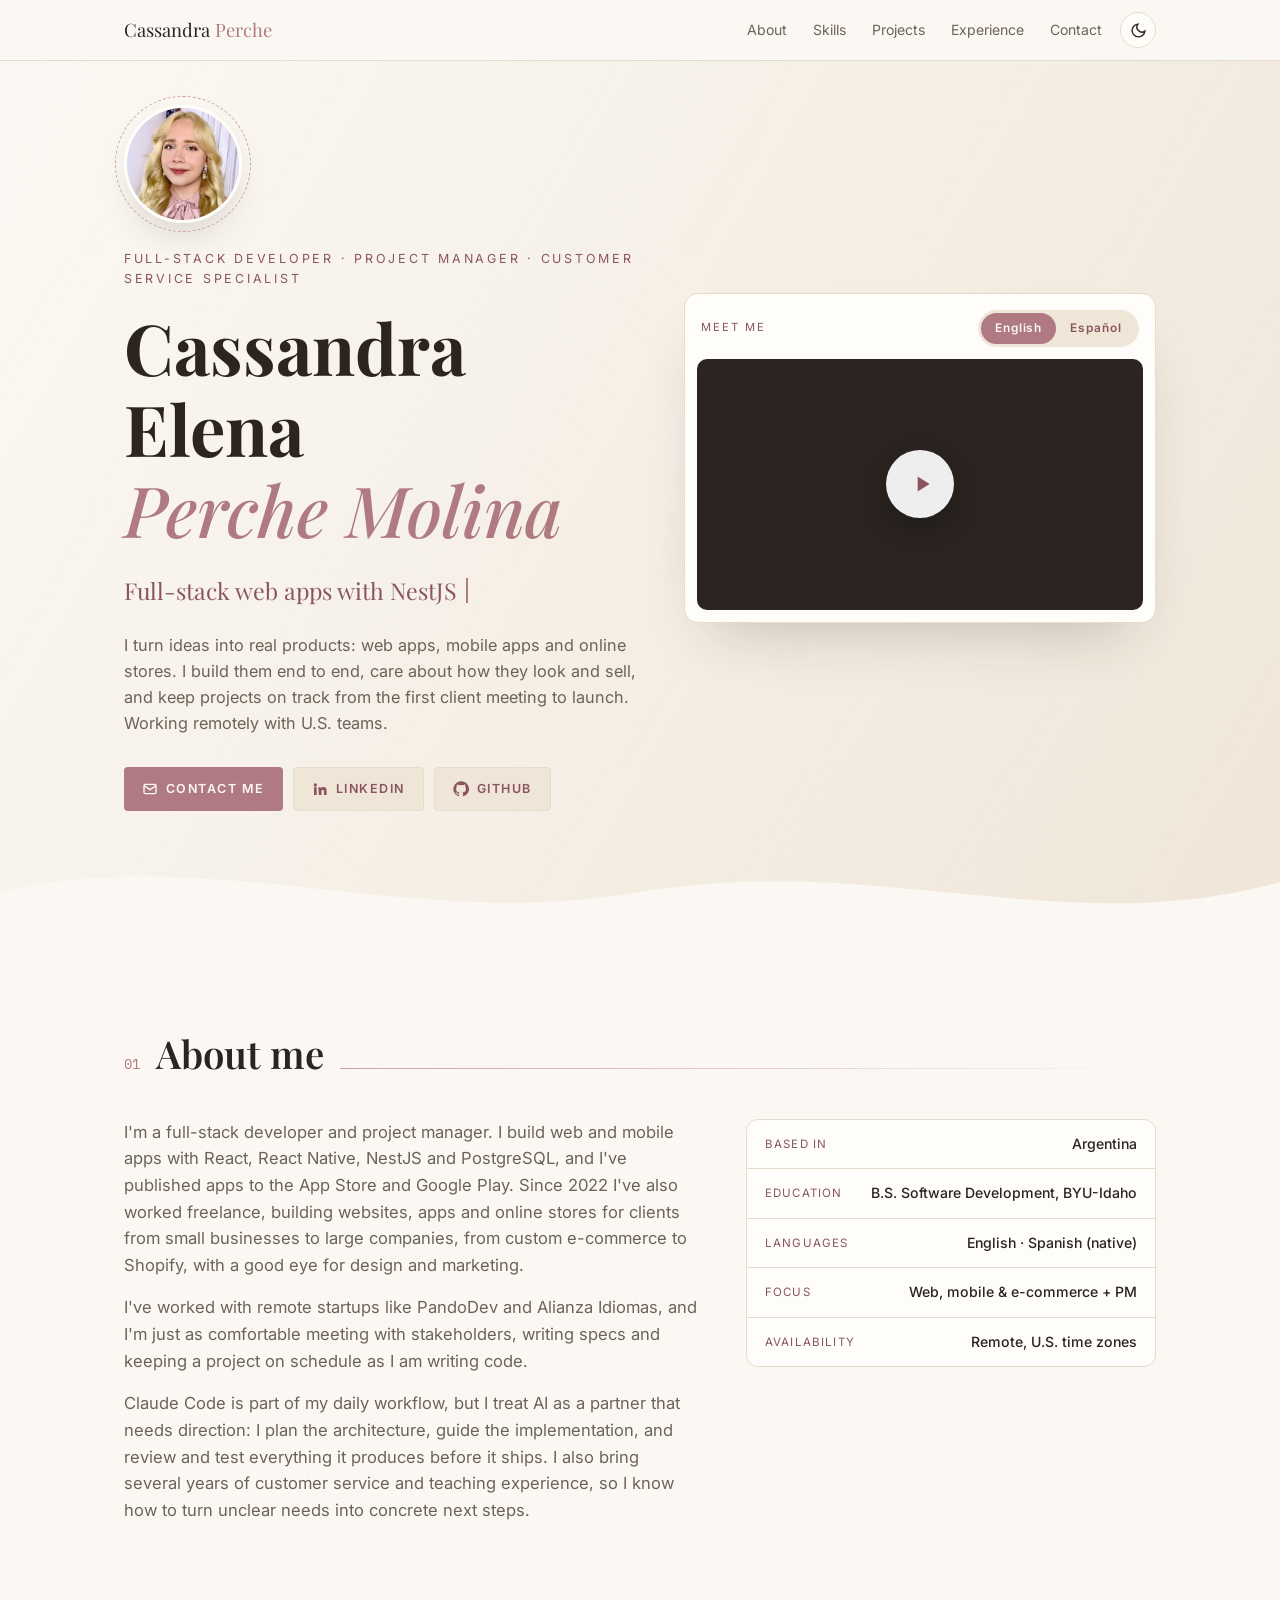
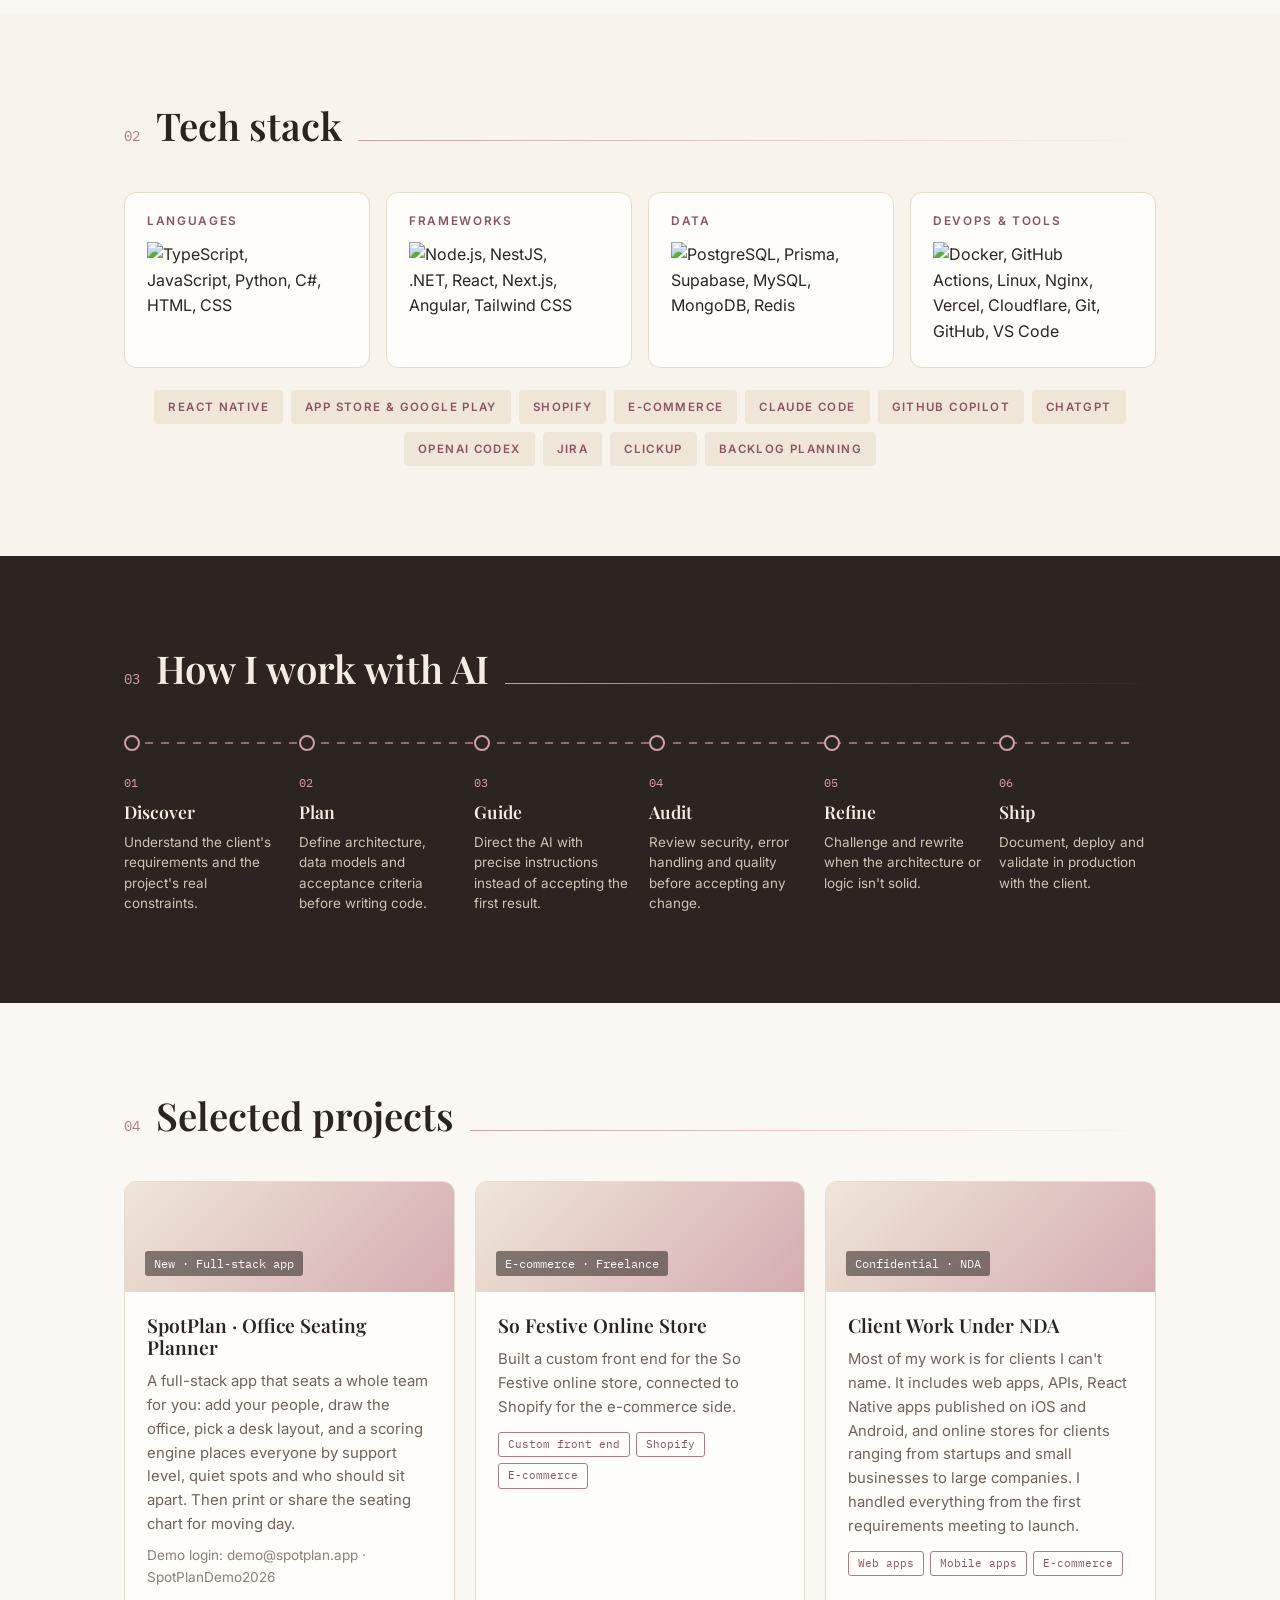
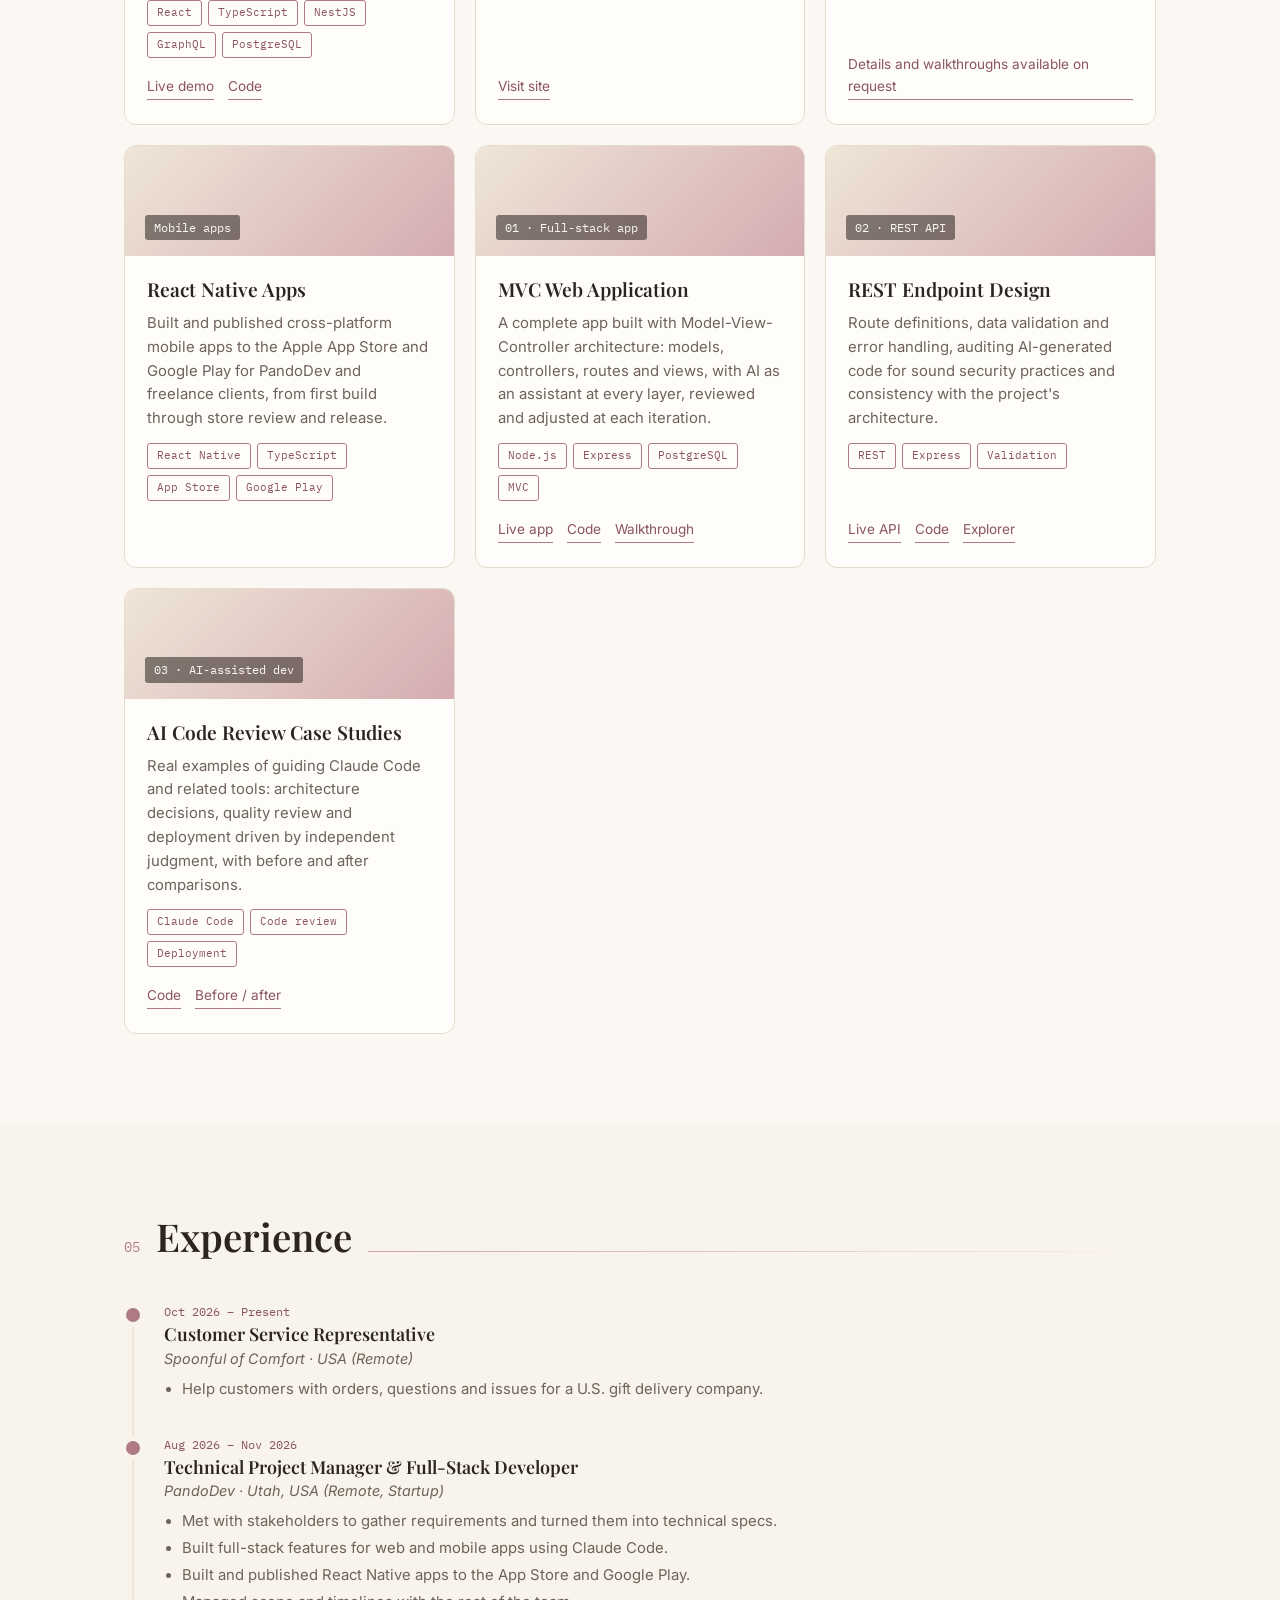
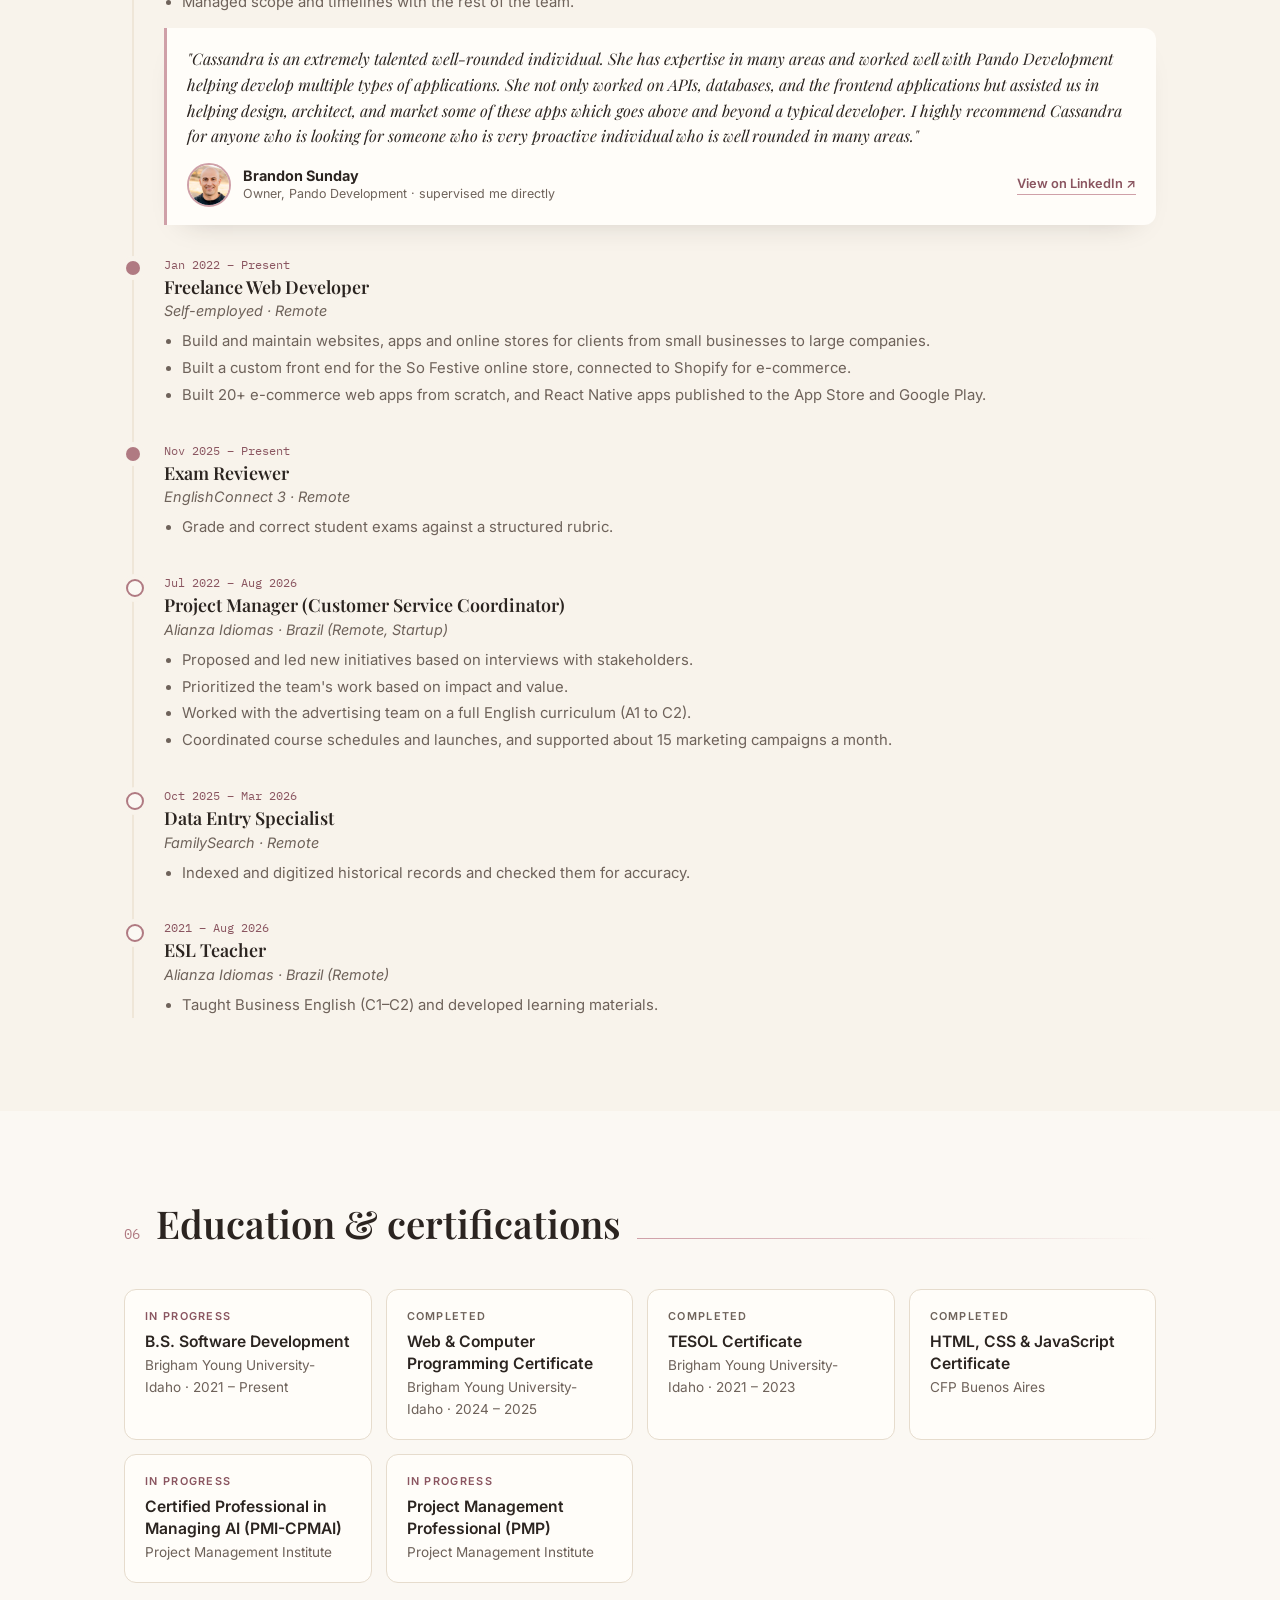
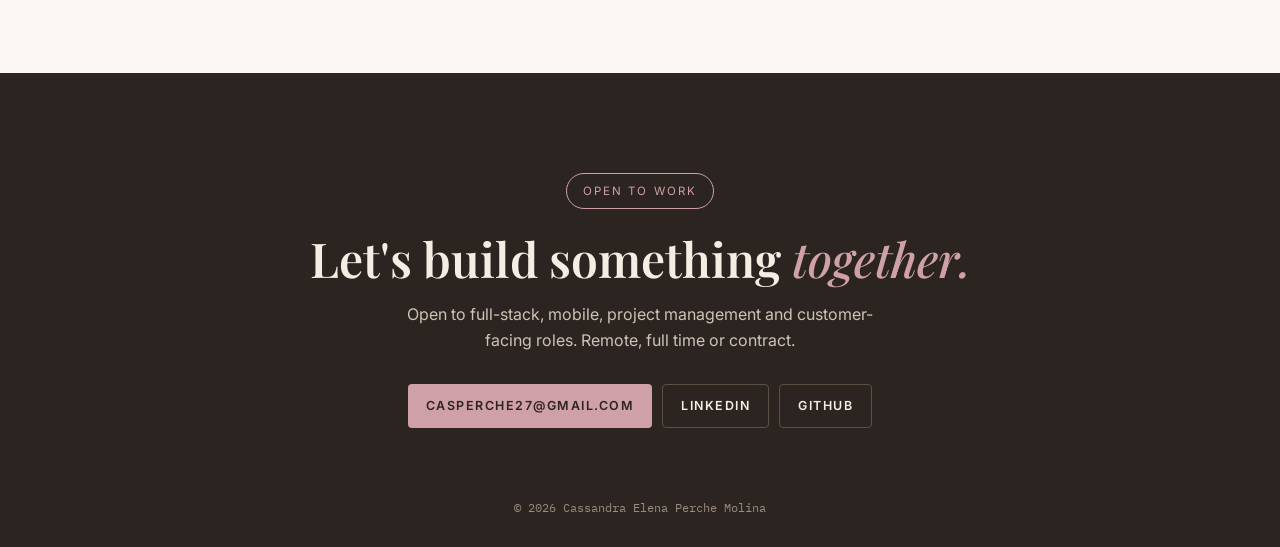
==== index.html @ 510679dc "Add files via upload" ====
<!DOCTYPE html>
<html lang="en">
<head>
<meta charset="UTF-8">
<meta name="viewport" content="width=device-width, initial-scale=1.0">
<title>Cassandra Perche | Full-Stack Developer & Project Manager</title>
<meta name="description" content="Cassandra Elena Perche Molina — full-stack developer and technical project manager. Web and mobile apps, e-commerce and AI-assisted development.">
<link rel="preconnect" href="https://fonts.googleapis.com">
<link rel="preconnect" href="https://fonts.gstatic.com" crossorigin>
<link href="https://fonts.googleapis.com/css2?family=Playfair+Display:ital,wght@0,500;0,600;0,700;1,500&family=Inter:wght@400;500;600&family=IBM+Plex+Mono:wght@400;500&display=swap" rel="stylesheet">
<script>
  (function(){ var t=null; try{ t=localStorage.getItem('theme'); }catch(e){}
    if(!t){ t = window.matchMedia && window.matchMedia('(prefers-color-scheme: dark)').matches ? 'dark' : 'light'; }
    document.documentElement.setAttribute('data-theme', t); })();
</script>
<style>
  :root{
    --ink:#2B2420;
    --muted:#6E625A;
    --mauve:#B07A82;        /* dusty rose accent */
    --mauve-deep:#8A5560;
    --gold:#CFA0A8;
    --blush:#EFE6D8;
    --blush-soft:#F8F3EB;
    --line:#E6DCCD;
    --wine:#2B2420;         /* espresso sections */
    --paper:#FBF8F3;
    --card:#FFFDF9;
    --on-wine:#F3EDE3;
    --on-wine-muted:#CFC3B5;
    --shadow:rgba(43,36,32,.28);
  }
  :root[data-theme="dark"]{
    --ink:#F3EDE3;
    --muted:#C3B6A8;
    --mauve:#D4A2AA;
    --mauve-deep:#E9C3C9;
    --gold:#D4A2AA;
    --blush:#2E2622;
    --blush-soft:#1B1714;
    --line:#352C26;
    --wine:#100D0B;
    --paper:#141110;
    --card:#1E1916;
    --on-wine:#F3EDE3;
    --on-wine-muted:#BFB2A4;
    --shadow:rgba(0,0,0,.55);
  }
  *{box-sizing:border-box; margin:0; padding:0;}
  html{scroll-behavior:smooth;}
  body{background:var(--paper); color:var(--ink); font-family:'Inter',sans-serif; line-height:1.6; overflow-x:hidden;}
  h1,h2,h3{font-family:'Playfair Display',serif; font-weight:600; line-height:1.15;}
  a{color:inherit;}
  .wrap{max-width:1080px; margin:0 auto; padding:0 24px;}
  .mono{font-family:'IBM Plex Mono',monospace;}

  /* Nav */
  nav{position:sticky; top:0; z-index:10; backdrop-filter:blur(10px); -webkit-backdrop-filter:blur(10px);
      background:color-mix(in srgb, var(--paper) 82%, transparent); border-bottom:1px solid var(--line);}
  nav .wrap{display:flex; justify-content:space-between; align-items:center; height:60px;}
  nav .logo{font-family:'Playfair Display',serif; font-size:1.15rem; text-decoration:none; color:var(--ink);}
  nav .logo span{color:var(--mauve);}
  nav ul{display:flex; gap:26px; list-style:none; font-size:0.88rem;}
  nav ul a{text-decoration:none; color:var(--muted); transition:color .2s;}
  nav ul a:hover{color:var(--mauve-deep);}

  /* Hero */
  .hero{position:relative; background:linear-gradient(120deg, var(--paper) 0%, var(--blush) 100%); padding:44px 0 130px;}
  .hero .wrap{display:grid; grid-template-columns:1.5fr 1fr; gap:40px; align-items:center;}
  .eyebrow{font-size:0.78rem; letter-spacing:0.22em; text-transform:uppercase; color:var(--mauve-deep); margin-bottom:18px;}
  .hero h1{font-size:clamp(2.6rem,6vw,4.4rem); font-weight:700; color:var(--ink);}
  .hero h1 em{font-style:italic; font-weight:500; color:var(--mauve);}
  .typing{font-family:'Playfair Display',serif; font-size:clamp(1.1rem,2.2vw,1.45rem); color:var(--mauve-deep); margin-top:22px; min-height:2em;}
  .typing .cursor{display:inline-block; width:2px; height:1.1em; background:var(--mauve); vertical-align:-0.15em; margin-left:3px; animation:blink 1s steps(1) infinite;}
  @keyframes blink{50%{opacity:0;}}
  .hero p.lead{color:var(--muted); max-width:52ch; margin-top:14px; font-size:1.02rem;}
  .btns{display:flex; flex-wrap:wrap; gap:10px; margin-top:30px;}
  .btn{display:inline-flex; align-items:center; gap:8px; text-decoration:none; font-size:0.78rem; font-weight:600;
       letter-spacing:0.12em; text-transform:uppercase; padding:11px 18px; border-radius:4px; transition:transform .2s, background .2s;}
  .btn svg{width:16px; height:16px;}
  .btn-main{background:var(--mauve); color:#FBF8F3;}
  .btn-main:hover{background:var(--mauve-deep); transform:translateY(-2px);}
  .btn-soft{background:var(--blush); color:var(--mauve-deep); border:1px solid var(--line);}
  [data-theme="dark"] .btn-soft{background:var(--card);} [data-theme="dark"] .btn-main{color:#1B1714;}
  .btn-soft:hover{transform:translateY(-2px);}
  .avatar{justify-self:center; width:min(280px,70vw); aspect-ratio:1; border-radius:50%; position:relative;
          background:radial-gradient(circle at 30% 30%, var(--paper), var(--blush)); border:3px solid var(--mauve);
          display:flex; align-items:center; justify-content:center; box-shadow:0 30px 60px -30px var(--shadow);}
  .avatar span{font-family:'Playfair Display',serif; font-size:clamp(4rem,9vw,6rem); color:var(--mauve); font-style:italic;}
  .avatar::after{content:""; position:absolute; inset:-18px; border-radius:50%; border:1px dashed var(--mauve); opacity:.5; animation:spin 40s linear infinite;}
  @keyframes spin{to{transform:rotate(360deg);}}
  .wave{position:absolute; left:0; right:0; bottom:-1px; width:100%; height:110px; display:block;}
  .wave path{fill:var(--paper);}

  /* Intro video */
  .hero .wrap{grid-template-columns:1.1fr 1fr;}
  .video-card{background:var(--card); border:1px solid var(--line); border-radius:14px; padding:12px;
              box-shadow:0 30px 60px -30px var(--shadow);}
  .vtabs{display:flex; justify-content:space-between; align-items:center; padding:4px 4px 12px;}
  .vtabs .label{font-size:0.7rem; letter-spacing:0.18em; text-transform:uppercase; color:var(--mauve-deep);}
  .vtabs .seg{display:flex; background:var(--blush); border-radius:30px; padding:3px;}
  .vtabs button{font:inherit; font-size:0.74rem; font-weight:600; letter-spacing:0.08em; border:0; background:transparent;
                color:var(--mauve-deep); padding:6px 14px; border-radius:30px; cursor:pointer; transition:background .2s,color .2s;}
  .vtabs button[aria-pressed="true"]{background:var(--mauve); color:#FBF8F3;}
  [data-theme="dark"] .vtabs button[aria-pressed="true"]{color:#1B1714;}
  .player{position:relative; aspect-ratio:16/9; border-radius:10px; overflow:hidden; background:var(--wine);}
  .player img, .player iframe{position:absolute; inset:0; width:100%; height:100%; border:0; object-fit:cover;}
  .player .play{position:absolute; inset:0; display:flex; align-items:center; justify-content:center; background:transparent;
                border:0; cursor:pointer;}
  .player .play span{width:68px; height:68px; border-radius:50%; background:rgba(255,255,255,.92); display:flex; align-items:center; justify-content:center;
                     box-shadow:0 10px 30px rgba(0,0,0,.25); transition:transform .2s;}
  .player .play:hover span{transform:scale(1.07);}
  .player .play svg{width:26px; height:26px; margin-left:4px; fill:var(--mauve-deep);}

  /* Recommendation */
  .quote{margin-top:14px; padding:18px 20px; border-left:3px solid var(--gold); background:var(--card); border-radius:0 12px 12px 0;
         box-shadow:0 14px 30px -22px var(--shadow);}
  .quote blockquote{font-family:'Playfair Display',serif; font-style:italic; font-size:1rem; color:var(--ink); line-height:1.6;}
  .quote figcaption{display:flex; align-items:center; gap:12px; margin-top:14px; flex-wrap:wrap;}
  .quote figcaption img{width:44px; height:44px; border-radius:50%; object-fit:cover; border:2px solid var(--gold);}
  .quote figcaption span{display:flex; flex-direction:column; line-height:1.3; flex:1; min-width:180px;}
  .quote figcaption strong{font-size:0.9rem; color:var(--ink);}
  .quote figcaption em{font-style:normal; font-size:0.78rem; color:var(--muted);}
  .quote figcaption a{font-size:0.8rem; font-weight:600; color:var(--mauve-deep); text-decoration:none; border-bottom:1px solid var(--gold);}

  /* Photo + theme toggle */
  .photo{width:118px; height:118px; border-radius:50%; position:relative; margin-bottom:26px;}
  .photo img{width:100%; height:100%; border-radius:50%; object-fit:cover; display:block; border:3px solid var(--card); box-shadow:0 18px 40px -18px var(--shadow);}
  .photo::after{content:""; position:absolute; inset:-9px; border-radius:50%; border:1px dashed var(--gold); animation:spin 40s linear infinite;}
  .theme-toggle{display:inline-flex; align-items:center; justify-content:center; width:36px; height:36px; margin-left:18px;
                border-radius:50%; border:1px solid var(--line); background:var(--card); color:var(--ink); cursor:pointer; transition:border-color .2s;}
  .theme-toggle:hover{border-color:var(--gold);}
  .theme-toggle svg{width:17px; height:17px;}
  .theme-toggle .sun{display:none;}
  [data-theme="dark"] .theme-toggle .sun{display:block;}
  [data-theme="dark"] .theme-toggle .moon{display:none;}
  nav .right{display:flex; align-items:center;}

  .lang-toggle{height:36px; min-width:44px; padding:0 12px; margin-left:18px; border-radius:18px; border:1px solid var(--line); background:var(--card); color:var(--mauve-deep);
               font:600 0.75rem/1 'Inter',sans-serif; letter-spacing:0.08em; cursor:pointer; transition:border-color .2s;}
  .lang-toggle:hover{border-color:var(--gold);}
  .lang-toggle + .theme-toggle{margin-left:8px;}
  /* Sections */
  section{padding:90px 0;}
  .head{display:flex; align-items:baseline; gap:16px; margin-bottom:44px;}
  .head .num{font-family:'IBM Plex Mono',monospace; color:var(--mauve); font-size:0.9rem;}
  .head h2{font-size:clamp(1.7rem,3.2vw,2.4rem);}
  .head .rule{flex:1; height:1px; background:linear-gradient(90deg, var(--gold), transparent);}
  .alt{background:var(--blush-soft);}

  /* About */
  .about{display:grid; grid-template-columns:1.4fr 1fr; gap:48px; align-items:start;}
  .about p{color:var(--muted); font-size:1.04rem; max-width:62ch;}
  .about p + p{margin-top:16px;}
  .card{background:var(--card); border:1px solid var(--line); border-radius:12px;}
  .facts .row{display:flex; justify-content:space-between; gap:16px; padding:13px 18px; border-bottom:1px solid var(--line); font-size:0.88rem;}
  .facts .row:last-child{border-bottom:none;}
  .facts .row span:first-child{color:var(--mauve-deep); font-size:0.72rem; letter-spacing:0.1em; text-transform:uppercase; padding-top:2px;}
  .facts .row span:last-child{font-weight:500; text-align:right;}

  /* Skills */
  .stack{display:grid; grid-template-columns:repeat(auto-fit,minmax(220px,1fr)); gap:16px;}
  .stack .card{padding:22px;}
  .stack h3{font-family:'Inter',sans-serif; font-size:0.74rem; font-weight:600; letter-spacing:0.14em; text-transform:uppercase; color:var(--mauve-deep); margin-bottom:14px;}
  .stack img{width:100%; max-width:180px; display:block;}
  .chips{display:flex; flex-wrap:wrap; gap:8px; margin-top:22px; justify-content:center;}
  .chip{font-size:0.72rem; font-weight:600; letter-spacing:0.12em; text-transform:uppercase; padding:8px 14px;
        background:var(--blush); color:var(--mauve-deep); border-radius:4px;}

  /* Workflow */
  .workflow{background:var(--wine); color:var(--on-wine);}
  .workflow .head h2{color:var(--on-wine);}
  .workflow .head .num{color:var(--gold);}
  .workflow .head .rule{background:linear-gradient(90deg, var(--gold), transparent);}
  .steps{display:grid; grid-template-columns:repeat(6,1fr); gap:18px; position:relative;}
  .steps::before{content:""; position:absolute; top:7px; left:2%; right:2%; height:2px;
                 background:repeating-linear-gradient(90deg,var(--gold) 0 8px,transparent 8px 16px); opacity:.6;}
  .step{position:relative;}
  .step .dot{width:16px; height:16px; border-radius:50%; background:var(--wine); border:2px solid var(--gold); margin-bottom:18px;}
  .step .n{font-family:'IBM Plex Mono',monospace; font-size:0.72rem; color:var(--gold);}
  .step h4{font-family:'Playfair Display',serif; font-size:1.1rem; font-weight:600; margin:4px 0 6px;}
  .step p{font-size:0.84rem; color:var(--on-wine-muted); line-height:1.5;}

  /* Projects */
  .projects{display:grid; grid-template-columns:repeat(auto-fit,minmax(300px,1fr)); gap:20px;}
  .project{padding:0; overflow:hidden; display:flex; flex-direction:column; transition:transform .25s, box-shadow .25s;}
  .project:hover{transform:translateY(-4px); box-shadow:0 20px 40px -24px var(--shadow);}
  .project .top{height:110px; background:linear-gradient(135deg, var(--blush) 0%, var(--gold) 120%); position:relative; display:flex; align-items:flex-end; padding:16px 20px;}
  .project .top .id{font-family:'IBM Plex Mono',monospace; font-size:0.75rem; color:#FBF8F3; background:rgba(43,36,32,.55); padding:3px 9px; border-radius:3px;}
  .project .body{padding:22px 22px 24px; display:flex; flex-direction:column; gap:12px; flex:1;}
  .project h3{font-size:1.2rem;}
  .project p{color:var(--muted); font-size:0.93rem;}
  .tags{display:flex; flex-wrap:wrap; gap:6px;}
  .tag{font-family:'IBM Plex Mono',monospace; font-size:0.7rem; padding:3px 9px; border:1px solid var(--mauve); color:var(--mauve-deep); border-radius:3px;}
  .links{margin-top:auto; display:flex; flex-wrap:wrap; gap:14px; font-size:0.85rem; padding-top:6px;}
  .links a{color:var(--mauve-deep); text-decoration:none; border-bottom:1px solid var(--mauve); padding-bottom:1px;}
  .links a:hover{color:var(--mauve);}

  /* Timeline */
  .timeline{border-left:2px solid var(--blush); margin-left:8px; padding-left:30px;}
  .t-item{position:relative; padding-bottom:30px;}
  .t-item:last-child{padding-bottom:0;}
  .t-item::before{content:""; position:absolute; left:-38px; top:6px; width:14px; height:14px; border-radius:50%; background:var(--mauve); box-shadow:0 0 0 5px var(--paper);}
  .alt .t-item::before{box-shadow:0 0 0 5px var(--blush-soft);}
  .t-item.past::before{background:var(--paper); border:2px solid var(--mauve);}
  .t-date{font-family:'IBM Plex Mono',monospace; font-size:0.78rem; color:var(--mauve-deep);}
  .t-item h3{font-size:1.12rem; margin:2px 0 2px;}
  .t-org{font-style:italic; color:var(--muted); font-size:0.9rem; margin-bottom:8px;}
  .t-item ul{color:var(--muted); font-size:0.93rem; padding-left:18px;}
  .t-item li{margin-bottom:3px;}

  /* Education */
  .edu{display:grid; grid-template-columns:repeat(auto-fit,minmax(240px,1fr)); gap:14px;}
  .edu .card{padding:18px 20px;}
  .edu .status{font-size:0.68rem; font-weight:600; letter-spacing:0.12em; text-transform:uppercase; color:var(--mauve-deep);}
  .edu .status.done{color:var(--muted);}
  .edu h3{font-family:'Inter',sans-serif; font-size:0.98rem; font-weight:600; margin:6px 0 2px; line-height:1.4;}
  .edu p{font-size:0.85rem; color:var(--muted);}

  /* Contact */
  .contact{background:var(--wine); color:var(--on-wine); text-align:center; padding:100px 0 0; position:relative;}
  .contact .badge{display:inline-block; border:1px solid var(--gold); color:var(--gold); font-size:0.72rem; letter-spacing:0.18em; text-transform:uppercase; padding:8px 16px; border-radius:30px; margin-bottom:22px;}
  .contact h2{font-size:clamp(2rem,4.4vw,3rem);}
  .contact h2 em{color:var(--gold); font-weight:500;}
  .contact p{color:var(--on-wine-muted); max-width:50ch; margin:16px auto 0;}
  .contact .btns{justify-content:center;}
  .contact .btn-soft{background:transparent; color:var(--on-wine); border:1px solid #5C4F45;}
  .contact .btn-main{background:var(--gold); color:#2B2420;}
  .contact .btn-main:hover{background:#E2BCC2;}
  footer{padding:70px 0 30px; font-size:0.75rem; color:#9A8C7E; font-family:'IBM Plex Mono',monospace;}

  /* Reveal */
  .reveal{opacity:0; transform:translateY(18px); transition:opacity .7s ease, transform .7s ease;}
  .reveal.in{opacity:1; transform:none;}

  @media (max-width:820px){
    nav ul{display:none;}
    .photo{width:96px; height:96px;}
    .hero{padding:32px 0 110px;}
    .hero .wrap{grid-template-columns:1fr;}
    .video-card{margin-top:10px;}
    .about{grid-template-columns:1fr;}
    .steps{grid-template-columns:1fr 1fr; gap:28px;}
    .steps::before{display:none;}
  }
  @media (max-width:480px){ .steps{grid-template-columns:1fr;} }
  @media (prefers-reduced-motion: reduce){
    *{animation:none !important; transition:none !important;}
    .reveal{opacity:1; transform:none;}
  }
.project .demo-login{font-size:.85em;opacity:.8;margin-top:-.3em}
</style>
</head>
<body>

<nav>
  <div class="wrap">
    <a class="logo" href="#top">Cassandra <span>Perche</span></a>
    <div class="right">
    <ul>
      <li><a href="#about">About</a></li>
      <li><a href="#skills">Skills</a></li>
      <li><a href="#projects">Projects</a></li>
      <li><a href="#experience">Experience</a></li>
      <li><a href="#contact">Contact</a></li>
    </ul>
    <button class="theme-toggle" id="themeToggle" type="button" aria-label="Toggle dark mode">
      <svg class="moon" viewBox="0 0 24 24" fill="none" stroke="currentColor" stroke-width="2" aria-hidden="true"><path d="M21 12.8A9 9 0 1 1 11.2 3a7 7 0 0 0 9.8 9.8z"/></svg>
      <svg class="sun" viewBox="0 0 24 24" fill="none" stroke="currentColor" stroke-width="2" aria-hidden="true"><circle cx="12" cy="12" r="4"/><path d="M12 2v2M12 20v2M4.9 4.9l1.4 1.4M17.7 17.7l1.4 1.4M2 12h2M20 12h2M4.9 19.1l1.4-1.4M17.7 6.3l1.4-1.4"/></svg>
    </button>
    </div>
  </div>
</nav>

<header class="hero" id="top">
  <div class="wrap">
    <div>
      <div class="photo"><img src="img/cassandra.jpg" alt="Cassandra Perche" width="118" height="118"></div>
      <div class="eyebrow">Full-Stack Developer · Project Manager · Customer Service Specialist</div>
      <h1>Cassandra Elena<br><em>Perche Molina</em></h1>
      <div class="typing" aria-live="polite"><span id="typed">Full-stack web apps with NestJS · React · PostgreSQL</span><span class="cursor" aria-hidden="true"></span></div>
      <p class="lead">I turn ideas into real products: web apps, mobile apps and online stores. I build them end to end, care about how they look and sell, and keep projects on track from the first client meeting to launch. Working remotely with U.S. teams.</p>
      <div class="btns">
        <a class="btn btn-main" href="#contact">
          <svg viewBox="0 0 24 24" fill="none" stroke="currentColor" stroke-width="2" aria-hidden="true"><rect x="3" y="5" width="18" height="14" rx="2"/><path d="m3 7 9 6 9-6"/></svg>Contact me</a>
        <a class="btn btn-soft" href="https://www.linkedin.com/in/cassandra-perche-77664a42b/" target="_blank" rel="noopener">
          <svg viewBox="0 0 24 24" fill="currentColor" aria-hidden="true"><path d="M4.98 3.5a2.5 2.5 0 1 1 0 5 2.5 2.5 0 0 1 0-5zM3 9.5h4V21H3zM9.5 9.5h3.8v1.6h.06c.53-1 1.83-2.06 3.77-2.06 4.03 0 4.77 2.65 4.77 6.1V21h-4v-5.1c0-1.22-.02-2.78-1.7-2.78-1.7 0-1.96 1.33-1.96 2.7V21h-4z"/></svg>LinkedIn</a>
        <a class="btn btn-soft" href="https://github.com/Sherrypeach" target="_blank" rel="noopener">
          <svg viewBox="0 0 24 24" fill="currentColor" aria-hidden="true"><path d="M12 .5a11.5 11.5 0 0 0-3.64 22.41c.58.1.79-.25.79-.56v-2c-3.2.7-3.88-1.37-3.88-1.37-.52-1.33-1.28-1.69-1.28-1.69-1.05-.71.08-.7.08-.7 1.16.08 1.77 1.19 1.77 1.19 1.03 1.77 2.7 1.26 3.36.96.1-.75.4-1.26.73-1.55-2.55-.29-5.24-1.28-5.24-5.69 0-1.26.45-2.29 1.19-3.1-.12-.29-.52-1.46.11-3.05 0 0 .97-.31 3.17 1.18a11 11 0 0 1 5.77 0c2.2-1.49 3.17-1.18 3.17-1.18.63 1.59.23 2.76.11 3.05.74.81 1.19 1.84 1.19 3.1 0 4.42-2.7 5.4-5.26 5.68.41.36.78 1.06.78 2.14v3.17c0 .31.21.67.8.56A11.5 11.5 0 0 0 12 .5z"/></svg>GitHub</a>
      </div>
    </div>
    <div class="video-card">
      <div class="vtabs">
        <span class="label">Meet me</span>
        <div class="seg" role="group" aria-label="Video language">
          <button type="button" data-id="2TucCSTVxi8" aria-pressed="true">English</button>
          <button type="button" data-id="E9XlOucYbzQ" aria-pressed="false">Español</button>
        </div>
      </div>
      <div class="player" id="player">
        <img id="thumb" src="https://i.ytimg.com/vi/2TucCSTVxi8/hqdefault.jpg" alt="" onerror="this.style.display='none'">
        <button class="play" id="playBtn" type="button" aria-label="Play intro video"><span><svg viewBox="0 0 24 24" aria-hidden="true"><path d="M8 5v14l11-7z"/></svg></span></button>
      </div>
    </div>
  </div>
  <svg class="wave" viewBox="0 0 1200 110" preserveAspectRatio="none" aria-hidden="true"><path d="M0 60 C200 10 380 100 600 60 C820 20 1000 110 1200 50 V110 H0 Z"/></svg>
</header>

<section id="about">
  <div class="wrap">
    <div class="head"><span class="num">01</span><h2>About me</h2><div class="rule"></div></div>
    <div class="about reveal">
      <div>
        <p>I'm a full-stack developer and project manager. I build web and mobile apps with React, React Native, NestJS and PostgreSQL, and I've published apps to the App Store and Google Play. Since 2022 I've also worked freelance, building websites, apps and online stores for clients from small businesses to large companies, from custom e-commerce to Shopify, with a good eye for design and marketing.</p><p>I've worked with remote startups like PandoDev and Alianza Idiomas, and I'm just as comfortable meeting with stakeholders, writing specs and keeping a project on schedule as I am writing code.</p>
        <p>Claude Code is part of my daily workflow, but I treat AI as a partner that needs direction: I plan the architecture, guide the implementation, and review and test everything it produces before it ships. I also bring several years of customer service and teaching experience, so I know how to turn unclear needs into concrete next steps.</p>
      </div>
      <div class="card facts">
        <div class="row"><span>Based in</span><span>Argentina</span></div>
        <div class="row"><span>Education</span><span>B.S. Software Development, BYU-Idaho</span></div>
        <div class="row"><span>Languages</span><span>English · Spanish (native)</span></div>
        <div class="row"><span>Focus</span><span>Web, mobile &amp; e-commerce + PM</span></div>
        <div class="row"><span>Availability</span><span>Remote, U.S. time zones</span></div>
      </div>
    </div>
  </div>
</section>

<section id="skills" class="alt">
  <div class="wrap">
    <div class="head"><span class="num">02</span><h2>Tech stack</h2><div class="rule"></div></div>
    <div class="stack reveal">
      <div class="card"><h3>Languages</h3><picture><img src="https://skillicons.dev/icons?i=ts,js,py,cs,html,css&theme=light&perline=3" data-dark="https://skillicons.dev/icons?i=ts,js,py,cs,html,css&theme=dark&perline=3" data-light="https://skillicons.dev/icons?i=ts,js,py,cs,html,css&theme=light&perline=3" alt="TypeScript, JavaScript, Python, C#, HTML, CSS" loading="lazy"></picture></div>
      <div class="card"><h3>Frameworks</h3><picture><img src="https://skillicons.dev/icons?i=nodejs,nestjs,dotnet,react,nextjs,angular,tailwind&theme=light&perline=3" data-dark="https://skillicons.dev/icons?i=nodejs,nestjs,dotnet,react,nextjs,angular,tailwind&theme=dark&perline=3" data-light="https://skillicons.dev/icons?i=nodejs,nestjs,dotnet,react,nextjs,angular,tailwind&theme=light&perline=3" alt="Node.js, NestJS, .NET, React, Next.js, Angular, Tailwind CSS" loading="lazy"></picture></div>
      <div class="card"><h3>Data</h3><picture><img src="https://skillicons.dev/icons?i=postgres,prisma,supabase,mysql,mongodb,redis&theme=light&perline=3" data-dark="https://skillicons.dev/icons?i=postgres,prisma,supabase,mysql,mongodb,redis&theme=dark&perline=3" data-light="https://skillicons.dev/icons?i=postgres,prisma,supabase,mysql,mongodb,redis&theme=light&perline=3" alt="PostgreSQL, Prisma, Supabase, MySQL, MongoDB, Redis" loading="lazy"></picture></div>
      <div class="card"><h3>DevOps &amp; tools</h3><picture><img src="https://skillicons.dev/icons?i=docker,githubactions,linux,nginx,vercel,cloudflare,git,github,vscode&theme=light&perline=3" data-dark="https://skillicons.dev/icons?i=docker,githubactions,linux,nginx,vercel,cloudflare,git,github,vscode&theme=dark&perline=3" data-light="https://skillicons.dev/icons?i=docker,githubactions,linux,nginx,vercel,cloudflare,git,github,vscode&theme=light&perline=3" alt="Docker, GitHub Actions, Linux, Nginx, Vercel, Cloudflare, Git, GitHub, VS Code" loading="lazy"></picture></div>
    </div>
    <div class="chips reveal">
      <span class="chip">React Native</span><span class="chip">App Store &amp; Google Play</span><span class="chip">Shopify</span><span class="chip">E-commerce</span><span class="chip">Claude Code</span><span class="chip">GitHub Copilot</span><span class="chip">ChatGPT</span><span class="chip">OpenAI Codex</span>
      <span class="chip">Jira</span><span class="chip">ClickUp</span><span class="chip">Backlog planning</span>
    </div>
  </div>
</section>

<section class="workflow">
  <div class="wrap">
    <div class="head"><span class="num">03</span><h2>How I work with AI</h2><div class="rule"></div></div>
    <div class="steps reveal">
      <div class="step"><div class="dot"></div><span class="n">01</span><h4>Discover</h4><p>Understand the client's requirements and the project's real constraints.</p></div>
      <div class="step"><div class="dot"></div><span class="n">02</span><h4>Plan</h4><p>Define architecture, data models and acceptance criteria before writing code.</p></div>
      <div class="step"><div class="dot"></div><span class="n">03</span><h4>Guide</h4><p>Direct the AI with precise instructions instead of accepting the first result.</p></div>
      <div class="step"><div class="dot"></div><span class="n">04</span><h4>Audit</h4><p>Review security, error handling and quality before accepting any change.</p></div>
      <div class="step"><div class="dot"></div><span class="n">05</span><h4>Refine</h4><p>Challenge and rewrite when the architecture or logic isn't solid.</p></div>
      <div class="step"><div class="dot"></div><span class="n">06</span><h4>Ship</h4><p>Document, deploy and validate in production with the client.</p></div>
    </div>
  </div>
</section>

<section id="projects">
  <div class="wrap">
    <div class="head"><span class="num">04</span><h2>Selected projects</h2><div class="rule"></div></div>
    <div class="projects reveal">
      <article class="card project">
        <div class="top"><span class="id">New · Full-stack app</span></div>
        <div class="body">
          <h3>SpotPlan · Office Seating Planner</h3>
          <p>A full-stack app that seats a whole team for you: add your people, draw the office, pick a desk layout, and a scoring engine places everyone by support level, quiet spots and who should sit apart. Then print or share the seating chart for moving day.</p>
          <p class="demo-login">Demo login: demo@spotplan.app · SpotPlanDemo2026</p>
          <div class="tags"><span class="tag">React</span><span class="tag">TypeScript</span><span class="tag">NestJS</span><span class="tag">GraphQL</span><span class="tag">PostgreSQL</span></div>
          <div class="links">
            <a href="https://spotplan.onrender.com" target="_blank" rel="noopener">Live demo</a>
            <a href="https://github.com/Sherrypeach/spotplan" target="_blank" rel="noopener">Code</a>
          </div>
        </div>
      </article>
      <article class="card project">
        <div class="top"><span class="id">E-commerce · Freelance</span></div>
        <div class="body">
          <h3>So Festive Online Store</h3>
          <p>Built a custom front end for the So Festive online store, connected to Shopify for the e-commerce side.</p>
          <div class="tags"><span class="tag">Custom front end</span><span class="tag">Shopify</span><span class="tag">E-commerce</span></div>
          <div class="links">
            <a href="https://sofestive.com" target="_blank" rel="noopener">Visit site</a>
          </div>
        </div>
      </article>
      <article class="card project">
        <div class="top"><span class="id">Confidential · NDA</span></div>
        <div class="body">
          <h3>Client Work Under NDA</h3>
          <p>Most of my work is for clients I can't name. It includes web apps, APIs, React Native apps published on iOS and Android, and online stores for clients ranging from startups and small businesses to large companies. I handled everything from the first requirements meeting to launch.</p>
          <div class="tags"><span class="tag">Web apps</span><span class="tag">Mobile apps</span><span class="tag">E-commerce</span></div>
          <div class="links">
            <a href="#contact">Details and walkthroughs available on request</a>
          </div>
        </div>
      </article>
      <article class="card project">
        <div class="top"><span class="id">Mobile apps</span></div>
        <div class="body">
          <h3>React Native Apps</h3>
          <p>Built and published cross-platform mobile apps to the Apple App Store and Google Play for PandoDev and freelance clients, from first build through store review and release.</p>
          <div class="tags"><span class="tag">React Native</span><span class="tag">TypeScript</span><span class="tag">App Store</span><span class="tag">Google Play</span></div>
        </div>
      </article>
      <article class="card project">
        <div class="top"><span class="id">01 · Full-stack app</span></div>
        <div class="body">
          <h3>MVC Web Application</h3>
          <p>A complete app built with Model-View-Controller architecture: models, controllers, routes and views, with AI as an assistant at every layer, reviewed and adjusted at each iteration.</p>
          <div class="tags"><span class="tag">Node.js</span><span class="tag">Express</span><span class="tag">PostgreSQL</span><span class="tag">MVC</span></div>
          <div class="links">
            <a href="https://task-manager-hd3q.onrender.com/" target="_blank" rel="noopener">Live app</a>
            <a href="https://github.com/Sherrypeach/task-manager" target="_blank" rel="noopener">Code</a>
            <a href="demos/mvc-demo.html">Walkthrough</a>
          </div>
        </div>
      </article>
      <article class="card project">
        <div class="top"><span class="id">02 · REST API</span></div>
        <div class="body">
          <h3>REST Endpoint Design</h3>
          <p>Route definitions, data validation and error handling, auditing AI-generated code for sound security practices and consistency with the project's architecture.</p>
          <div class="tags"><span class="tag">REST</span><span class="tag">Express</span><span class="tag">Validation</span></div>
          <div class="links">
            <a href="https://task-manager-hd3q.onrender.com/api/tasks" target="_blank" rel="noopener">Live API</a>
            <a href="https://github.com/Sherrypeach/task-manager" target="_blank" rel="noopener">Code</a>
            <a href="demos/rest-api-demo.html">Explorer</a>
          </div>
        </div>
      </article>
      <article class="card project">
        <div class="top"><span class="id">03 · AI-assisted dev</span></div>
        <div class="body">
          <h3>AI Code Review Case Studies</h3>
          <p>Real examples of guiding Claude Code and related tools: architecture decisions, quality review and deployment driven by independent judgment, with before and after comparisons.</p>
          <div class="tags"><span class="tag">Claude Code</span><span class="tag">Code review</span><span class="tag">Deployment</span></div>
          <div class="links">
            <a href="https://github.com/Sherrypeach/ai-code-review-case-studies" target="_blank" rel="noopener">Code</a>
            <a href="demos/ai-workflow-demo.html">Before / after</a>
          </div>
        </div>
      </article>
    </div>
  </div>
</section>

<section id="experience" class="alt">
  <div class="wrap">
    <div class="head"><span class="num">05</span><h2>Experience</h2><div class="rule"></div></div>
    <div class="timeline reveal">
      <div class="t-item">
        <div class="t-date">Oct 2026 – Present</div>
        <h3>Customer Service Representative</h3>
        <div class="t-org">Spoonful of Comfort · USA (Remote)</div>
        <ul><li>Help customers with orders, questions and issues for a U.S. gift delivery company.</li></ul>
      </div>
      <div class="t-item">
        <div class="t-date">Aug 2026 – Nov 2026</div>
        <h3>Technical Project Manager &amp; Full-Stack Developer</h3>
        <div class="t-org">PandoDev · Utah, USA (Remote, Startup)</div>
        <ul>
          <li>Met with stakeholders to gather requirements and turned them into technical specs.</li>
          <li>Built full-stack features for web and mobile apps using Claude Code.</li>
          <li>Built and published React Native apps to the App Store and Google Play.</li>
          <li>Managed scope and timelines with the rest of the team.</li>
        </ul>
        <figure class="quote">
          <blockquote>"Cassandra is an extremely talented well-rounded individual. She has expertise in many areas and worked well with Pando Development helping develop multiple types of applications. She not only worked on APIs, databases, and the frontend applications but assisted us in helping design, architect, and market some of these apps which goes above and beyond a typical developer. I highly recommend Cassandra for anyone who is looking for someone who is very proactive individual who is well rounded in many areas."</blockquote>
          <figcaption>
            <img src="img/brandon.jpg" alt="Brandon Sunday" width="44" height="44">
            <span><strong>Brandon Sunday</strong><em>Owner, Pando Development · supervised me directly</em></span>
            <a href="https://www.linkedin.com/in/cassandra-perche-77664a42b/details/recommendations/" target="_blank" rel="noopener">View on LinkedIn ↗</a>
          </figcaption>
        </figure>
      </div>
      <div class="t-item">
        <div class="t-date">Jan 2022 – Present</div>
        <h3>Freelance Web Developer</h3>
        <div class="t-org">Self-employed · Remote</div>
        <ul>
          <li>Build and maintain websites, apps and online stores for clients from small businesses to large companies.</li>
          <li>Built a custom front end for the So Festive online store, connected to Shopify for e-commerce.</li>
          <li>Built 20+ e-commerce web apps from scratch, and React Native apps published to the App Store and Google Play.</li>
        </ul>
      </div>
      <div class="t-item">
        <div class="t-date">Nov 2025 – Present</div>
        <h3>Exam Reviewer</h3>
        <div class="t-org">EnglishConnect 3 · Remote</div>
        <ul><li>Grade and correct student exams against a structured rubric.</li></ul>
      </div>
      <div class="t-item past">
        <div class="t-date">Jul 2022 – Aug 2026</div>
        <h3>Project Manager (Customer Service Coordinator)</h3>
        <div class="t-org">Alianza Idiomas · Brazil (Remote, Startup)</div>
        <ul>
          <li>Proposed and led new initiatives based on interviews with stakeholders.</li>
          <li>Prioritized the team's work based on impact and value.</li>
          <li>Worked with the advertising team on a full English curriculum (A1 to C2).</li>
          <li>Coordinated course schedules and launches, and supported about 15 marketing campaigns a month.</li>
        </ul>
      </div>
      <div class="t-item past">
        <div class="t-date">Oct 2025 – Mar 2026</div>
        <h3>Data Entry Specialist</h3>
        <div class="t-org">FamilySearch · Remote</div>
        <ul><li>Indexed and digitized historical records and checked them for accuracy.</li></ul>
      </div>
      <div class="t-item past">
        <div class="t-date">2021 – Aug 2026</div>
        <h3>ESL Teacher</h3>
        <div class="t-org">Alianza Idiomas · Brazil (Remote)</div>
        <ul><li>Taught Business English (C1–C2) and developed learning materials.</li></ul>
      </div>
    </div>
  </div>
</section>

<section id="education">
  <div class="wrap">
    <div class="head"><span class="num">06</span><h2>Education &amp; certifications</h2><div class="rule"></div></div>
    <div class="edu reveal">
      <div class="card"><div class="status">In progress</div><h3>B.S. Software Development</h3><p>Brigham Young University-Idaho · 2021 – Present</p></div>
      <div class="card"><div class="status done">Completed</div><h3>Web &amp; Computer Programming Certificate</h3><p>Brigham Young University-Idaho · 2024 – 2025</p></div>
      <div class="card"><div class="status done">Completed</div><h3>TESOL Certificate</h3><p>Brigham Young University-Idaho · 2021 – 2023</p></div>
      <div class="card"><div class="status done">Completed</div><h3>HTML, CSS &amp; JavaScript Certificate</h3><p>CFP Buenos Aires</p></div>
      <div class="card"><div class="status">In progress</div><h3>Certified Professional in Managing AI (PMI-CPMAI)</h3><p>Project Management Institute</p></div>
      <div class="card"><div class="status">In progress</div><h3>Project Management Professional (PMP)</h3><p>Project Management Institute</p></div>
    </div>
  </div>
</section>

<section class="contact" id="contact">
  <div class="wrap">
    <div class="badge">Open to work</div>
    <h2>Let's build something <em>together.</em></h2>
    <p>Open to full-stack, mobile, project management and customer-facing roles. Remote, full time or contract.</p>
    <div class="btns">
      <a class="btn btn-main" href="mailto:casperche27@gmail.com">casperche27@gmail.com</a>
      <a class="btn btn-soft" href="https://www.linkedin.com/in/cassandra-perche-77664a42b/" target="_blank" rel="noopener">LinkedIn</a>
      <a class="btn btn-soft" href="https://github.com/Sherrypeach" target="_blank" rel="noopener">GitHub</a>
    </div>
    <footer>© 2026 Cassandra Elena Perche Molina</footer>
  </div>
</section>

<script>
  // Fade sections in on scroll
  const io = new IntersectionObserver(entries => {
    entries.forEach(e => { if (e.isIntersecting) { e.target.classList.add('in'); io.unobserve(e.target); } });
  }, { threshold: 0.12 });
  document.querySelectorAll('.reveal').forEach(el => io.observe(el));

  // Theme toggle
  const root = document.documentElement;
  const applyIcons = () => {
    const dark = root.getAttribute('data-theme') === 'dark';
    document.querySelectorAll('img[data-dark]').forEach(i => { i.src = dark ? i.dataset.dark : i.dataset.light; });
  };
  applyIcons();
  document.getElementById('themeToggle').addEventListener('click', () => {
    const next = root.getAttribute('data-theme') === 'dark' ? 'light' : 'dark';
    root.setAttribute('data-theme', next);
    try { localStorage.setItem('theme', next); } catch(e) {}
    applyIcons();
  });

  // Intro video (loads YouTube only when played)
  const player = document.getElementById('player');
  const tabs = document.querySelectorAll('.vtabs button');
  let currentId = '2TucCSTVxi8';
  const showThumb = id => {
    player.innerHTML = '<img src="https://i.ytimg.com/vi/' + id + '/hqdefault.jpg" alt="" onerror="this.style.display=\'none\'">' +
      '<button class="play" type="button" aria-label="Play intro video"><span><svg viewBox="0 0 24 24" aria-hidden="true"><path d="M8 5v14l11-7z"/></svg></span></button>';
    player.querySelector('.play').addEventListener('click', () => play(id));
  };
  const play = id => {
    player.innerHTML = '<iframe src="https://www.youtube-nocookie.com/embed/' + id + '?autoplay=1&rel=0&modestbranding=1" title="Intro video by Cassandra Perche" allow="autoplay; encrypted-media; picture-in-picture; fullscreen" allowfullscreen></iframe>';
  };
  document.getElementById('playBtn').addEventListener('click', () => play(currentId));
  const selectVideo = id => {
    tabs.forEach(t => t.setAttribute('aria-pressed', t.dataset.id === id ? 'true' : 'false'));
    if (currentId !== id) { currentId = id; showThumb(id); }
  };

  // Typing effect
  let lines = [
    'Full-stack web apps with NestJS · React · PostgreSQL',
    'Mobile apps with React Native',
    'Online stores · Shopify · e-commerce',
    'From client meeting to launch',
    'Bilingual — English / Spanish'
  ];
  const el = document.getElementById('typed');
  const reduce = window.matchMedia('(prefers-reduced-motion: reduce)').matches;
  if (!reduce) {
    let li = 0, ci = lines[0].length, deleting = true;
    const tick = () => {
      const line = lines[li];
      if (deleting) {
        ci--;
        if (ci <= 0) { deleting = false; li = (li + 1) % lines.length; }
      } else {
        ci++;
        if (ci >= lines[li].length) { deleting = true; el.textContent = lines[li]; return setTimeout(tick, 2200); }
      }
      el.textContent = lines[li].slice(0, Math.max(ci, 0));
      setTimeout(tick, deleting ? 28 : 55);
    };
    setTimeout(tick, 2200);
  }

  // Language toggle (EN / ES)
  const ES = {"About": "Sobre mí", "Skills": "Habilidades", "Projects": "Proyectos", "Experience": "Experiencia", "Contact": "Contacto", "Full-Stack Developer · Project Manager · Customer Service Specialist": "Desarrolladora Full-Stack · Project Manager · Especialista en Atención al Cliente", "I turn ideas into real products: web apps, mobile apps and online stores. I build them end to end, care about how they look and sell, and keep projects on track from the first client meeting to launch. Working remotely with U.S. teams.": "Convierto ideas en productos reales: apps web, apps móviles y tiendas online. Las construyo de principio a fin, cuido cómo se ven y cómo venden, y mantengo los proyectos en orden desde la primera reunión con el cliente hasta el lanzamiento. Trabajo de forma remota con equipos de EE. UU.", "Contact me": "Contáctame", "Meet me": "Conóceme", "About me": "Sobre mí", "I'm a full-stack developer and project manager. I build web and mobile apps with React, React Native, NestJS and PostgreSQL, and I've published apps to the App Store and Google Play. Since 2022 I've also worked freelance, building websites, apps and online stores for clients from small businesses to large companies, from custom e-commerce to Shopify, with a good eye for design and marketing.": "Soy desarrolladora full-stack y project manager. Construyo apps web y móviles con React, React Native, NestJS y PostgreSQL, y he publicado apps en el App Store y Google Play. Desde 2022 también trabajo como freelance, creando sitios web, apps y tiendas online para clientes desde pequeños negocios hasta grandes empresas, desde e-commerce a medida hasta Shopify, con buen ojo para el diseño y el marketing.", "I've worked with remote startups like PandoDev and Alianza Idiomas, and I'm just as comfortable meeting with stakeholders, writing specs and keeping a project on schedule as I am writing code.": "He trabajado con startups remotas como PandoDev y Alianza Idiomas, y me siento igual de cómoda reuniéndome con stakeholders, escribiendo especificaciones y manteniendo un proyecto a tiempo que escribiendo código.", "Claude Code is part of my daily workflow, but I treat AI as a partner that needs direction: I plan the architecture, guide the implementation, and review and test everything it produces before it ships. I also bring several years of customer service and teaching experience, so I know how to turn unclear needs into concrete next steps.": "Claude Code es parte de mi trabajo diario, pero trato la IA como una herramienta que necesita dirección: planifico la arquitectura, guío la implementación, y reviso y pruebo todo lo que produce antes de publicarlo. También tengo varios años de experiencia en atención al cliente y enseñanza, así que sé convertir necesidades poco claras en pasos concretos.", "Based in": "Ubicación", "Education": "Educación", "B.S. Software Development, BYU-Idaho": "Licenciatura en Desarrollo de Software, BYU-Idaho", "facts|Languages": "Idiomas", "Languages": "Lenguajes", "English · Spanish (native)": "Inglés · Español (nativo)", "Focus": "Enfoque", "Web, mobile & e-commerce + PM": "Web, móvil y e-commerce + PM", "Availability": "Disponibilidad", "Remote, U.S. time zones": "Remoto, horarios de EE. UU.", "Tech stack": "Tecnologías", "Data": "Datos", "DevOps & tools": "DevOps y herramientas", "App Store & Google Play": "App Store y Google Play", "Backlog planning": "Planificación de backlog", "How I work with AI": "Cómo trabajo con IA", "Discover": "Descubrir", "Plan": "Planificar", "Guide": "Guiar", "Audit": "Auditar", "Refine": "Refinar", "Ship": "Entregar", "Understand the client's requirements and the project's real constraints.": "Entender los requisitos del cliente y las limitaciones reales del proyecto.", "Define architecture, data models and acceptance criteria before writing code.": "Definir la arquitectura, los modelos de datos y los criterios de aceptación antes de escribir código.", "Direct the AI with precise instructions instead of accepting the first result.": "Dirigir la IA con instrucciones precisas en vez de aceptar el primer resultado.", "Review security, error handling and quality before accepting any change.": "Revisar seguridad, manejo de errores y calidad antes de aceptar cualquier cambio.", "Challenge and rewrite when the architecture or logic isn't solid.": "Cuestionar y reescribir cuando la arquitectura o la lógica no son sólidas.", "Document, deploy and validate in production with the client.": "Documentar, desplegar y validar en producción con el cliente.", "Selected projects": "Proyectos destacados", "New · Full-stack app": "Nuevo · App full-stack", "SpotPlan · Office Seating Planner": "SpotPlan · Planificador de escritorios", "A full-stack app that seats a whole team for you: add your people, draw the office, pick a desk layout, and a scoring engine places everyone by support level, quiet spots and who should sit apart. Then print or share the seating chart for moving day.": "Una app full-stack que decide dónde se sienta cada persona de un equipo: cargas a tu gente, dibujas la oficina, eliges un layout de escritorios y un motor de puntaje ubica a cada uno según el apoyo que necesita, quién busca un lugar tranquilo y quién debe sentarse separado. Después imprimes o compartes el plano para el día de la mudanza.", "Demo login: demo@spotplan.app · SpotPlanDemo2026": "Acceso demo: demo@spotplan.app · SpotPlanDemo2026", "Live demo": "Demo en vivo", "So Festive Online Store": "Tienda online So Festive", "Built a custom front end for the So Festive online store, connected to Shopify for the e-commerce side.": "Construí un front end a medida para la tienda online de So Festive, conectado a Shopify para la parte de e-commerce.", "Custom front end": "Front end a medida", "Visit site": "Ver sitio", "Confidential · NDA": "Confidencial · NDA", "Client Work Under NDA": "Trabajo para clientes bajo NDA", "Most of my work is for clients I can't name. It includes web apps, APIs, React Native apps published on iOS and Android, and online stores for clients ranging from startups and small businesses to large companies. I handled everything from the first requirements meeting to launch.": "La mayor parte de mi trabajo es para clientes que no puedo nombrar. Incluye apps web, APIs, apps en React Native publicadas en iOS y Android, y tiendas online para clientes desde startups y pequeños negocios hasta grandes empresas. Me encargué de todo, desde la primera reunión de requisitos hasta el lanzamiento.", "Web apps": "Apps web", "Mobile apps": "Apps móviles", "Details and walkthroughs available on request": "Detalles y demos disponibles a pedido", "React Native Apps": "Apps en React Native", "Built and published cross-platform mobile apps to the Apple App Store and Google Play for PandoDev and freelance clients, from first build through store review and release.": "Construí y publiqué apps móviles multiplataforma en el App Store y Google Play para PandoDev y clientes freelance, desde el primer build hasta la revisión y el lanzamiento en las tiendas.", "01 · Full-stack app": "01 · App full-stack", "MVC Web Application": "Aplicación web MVC", "A complete app built with Model-View-Controller architecture: models, controllers, routes and views, with AI as an assistant at every layer, reviewed and adjusted at each iteration.": "Una app completa con arquitectura Modelo-Vista-Controlador: modelos, controladores, rutas y vistas, con la IA como asistente en cada capa, revisada y ajustada en cada iteración.", "Live app": "App en vivo", "Code": "Código", "Walkthrough": "Recorrido", "REST Endpoint Design": "Diseño de endpoints REST", "Route definitions, data validation and error handling, auditing AI-generated code for sound security practices and consistency with the project's architecture.": "Definición de rutas, validación de datos y manejo de errores, auditando el código generado por IA para asegurar buenas prácticas de seguridad y coherencia con la arquitectura del proyecto.", "Validation": "Validación", "Live API": "API en vivo", "Explorer": "Explorador", "03 · AI-assisted dev": "03 · Desarrollo con IA", "AI Code Review Case Studies": "Casos de revisión de código con IA", "Real examples of guiding Claude Code and related tools: architecture decisions, quality review and deployment driven by independent judgment, with before and after comparisons.": "Ejemplos reales de cómo guío Claude Code y otras herramientas: decisiones de arquitectura, revisión de calidad y despliegue con criterio propio, con comparaciones de antes y después.", "Code review": "Revisión de código", "Deployment": "Despliegue", "Before / after": "Antes / después", "Oct 2026 – Present": "Oct 2026 – Actualidad", "Aug 2026 – Nov 2026": "Ago 2026 – Nov 2026", "Jan 2022 – Present": "Ene 2022 – Actualidad", "Nov 2025 – Present": "Nov 2025 – Actualidad", "Jul 2022 – Aug 2026": "Jul 2022 – Ago 2026", "2021 – Aug 2026": "2021 – Ago 2026", "Customer Service Representative": "Representante de Atención al Cliente", "Spoonful of Comfort · USA (Remote)": "Spoonful of Comfort · EE. UU. (Remoto)", "Help customers with orders, questions and issues for a U.S. gift delivery company.": "Ayudo a clientes con pedidos, consultas y problemas en una empresa de regalos a domicilio de EE. UU.", "Technical Project Manager & Full-Stack Developer": "Technical Project Manager y Desarrolladora Full-Stack", "PandoDev · Utah, USA (Remote, Startup)": "PandoDev · Utah, EE. UU. (Remoto, Startup)", "Met with stakeholders to gather requirements and turned them into technical specs.": "Me reunía con stakeholders para levantar requisitos y convertirlos en especificaciones técnicas.", "Built full-stack features for web and mobile apps using Claude Code.": "Construí funcionalidades full-stack para apps web y móviles usando Claude Code.", "Built and published React Native apps to the App Store and Google Play.": "Construí y publiqué apps en React Native en el App Store y Google Play.", "Managed scope and timelines with the rest of the team.": "Gestioné el alcance y los plazos con el resto del equipo.", "Owner, Pando Development · supervised me directly": "Dueño de Pando Development · fue mi supervisor directo", "View on LinkedIn ↗": "Ver en LinkedIn ↗", "Freelance Web Developer": "Desarrolladora Web Freelance", "Self-employed · Remote": "Independiente · Remoto", "Build and maintain websites, apps and online stores for clients from small businesses to large companies.": "Creo y mantengo sitios web, apps y tiendas online para clientes desde pequeños negocios hasta grandes empresas.", "Built a custom front end for the So Festive online store, connected to Shopify for e-commerce.": "Construí un front end a medida para la tienda online de So Festive, conectado a Shopify para el e-commerce.", "Built 20+ e-commerce web apps from scratch, and React Native apps published to the App Store and Google Play.": "Construí más de 20 web apps de e-commerce desde cero, y apps en React Native publicadas en el App Store y Google Play.", "Exam Reviewer": "Evaluadora de exámenes", "EnglishConnect 3 · Remote": "EnglishConnect 3 · Remoto", "Grade and correct student exams against a structured rubric.": "Califico y corrijo exámenes de estudiantes según una rúbrica estructurada.", "Project Manager (Customer Service Coordinator)": "Project Manager (Coordinadora de Atención al Cliente)", "Alianza Idiomas · Brazil (Remote, Startup)": "Alianza Idiomas · Brasil (Remoto, Startup)", "Proposed and led new initiatives based on interviews with stakeholders.": "Propuse y lideré nuevas iniciativas a partir de entrevistas con stakeholders.", "Prioritized the team's work based on impact and value.": "Prioricé el trabajo del equipo según impacto y valor.", "Worked with the advertising team on a full English curriculum (A1 to C2).": "Trabajé con el equipo de publicidad en un currículo completo de inglés (A1 a C2).", "Coordinated course schedules and launches, and supported about 15 marketing campaigns a month.": "Coordiné horarios y lanzamientos de cursos, y apoyé unas 15 campañas de marketing al mes.", "Data Entry Specialist": "Especialista en carga de datos", "FamilySearch · Remote": "FamilySearch · Remoto", "Indexed and digitized historical records and checked them for accuracy.": "Indexé y digitalicé registros históricos y verifiqué su exactitud.", "ESL Teacher": "Profesora de inglés (ESL)", "Alianza Idiomas · Brazil (Remote)": "Alianza Idiomas · Brasil (Remoto)", "Taught Business English (C1–C2) and developed learning materials.": "Enseñé inglés de negocios (C1–C2) y desarrollé materiales de aprendizaje.", "Education & certifications": "Educación y certificaciones", "In progress": "En curso", "Completed": "Completado", "B.S. Software Development": "Licenciatura en Desarrollo de Software", "Brigham Young University-Idaho · 2021 – Present": "Brigham Young University-Idaho · 2021 – Actualidad", "Web & Computer Programming Certificate": "Certificado en Programación Web y de Computadoras", "TESOL Certificate": "Certificado TESOL", "HTML, CSS & JavaScript Certificate": "Certificado en HTML, CSS y JavaScript", "Open to work": "Disponible para trabajar", "Let's build something": "Hagamos algo", "together.": "juntos.", "Open to full-stack, mobile, project management and customer-facing roles. Remote, full time or contract.": "Abierta a roles de full-stack, mobile, project management y atención al cliente. Remoto, tiempo completo o por contrato."};
  const LINES_EN = lines.slice(), LINES_ES = ["Apps web full-stack con NestJS · React · PostgreSQL", "Apps móviles con React Native", "Tiendas online · Shopify · e-commerce", "De la reunión con el cliente al lanzamiento", "Bilingüe — inglés / español"];
  const textNodes = [];
  (function walk(n){
    for (const c of n.childNodes) {
      if (c.nodeType === 3) { const t = c.nodeValue.trim(); if (t) textNodes.push(c); }
      else if (c.nodeType === 1 && !['SCRIPT','STYLE','SVG','BLOCKQUOTE'].includes(c.nodeName.toUpperCase()) && c.id !== 'typed') walk(c);
    }
  })(document.body);
  textNodes.forEach(n => { n._en = n.nodeValue; });
  const setLang = lang => {
    textNodes.forEach(n => {
      const raw = n._en, t = raw.trim();
      let tr = null;
      if (lang === 'es') tr = (n.parentElement.closest('.facts') && ES['facts|' + t]) || ES[t] || null;
      n.nodeValue = tr ? raw.replace(t, tr) : raw;
    });
    root.setAttribute('lang', lang);
    lines = lang === 'es' ? LINES_ES : LINES_EN;
    document.getElementById('typed').textContent = lines[0];
    selectVideo(lang === 'es' ? 'E9XlOucYbzQ' : '2TucCSTVxi8');
    try { localStorage.setItem('lang', lang); } catch(e) {}
  };
  tabs.forEach(b => b.addEventListener('click', () => setLang(b.dataset.id === 'E9XlOucYbzQ' ? 'es' : 'en')));
  let startLang = 'en';
  try { startLang = localStorage.getItem('lang') || 'en'; } catch(e) {}
  if (startLang === 'es') setLang('es');
</script>
</body>
</html>
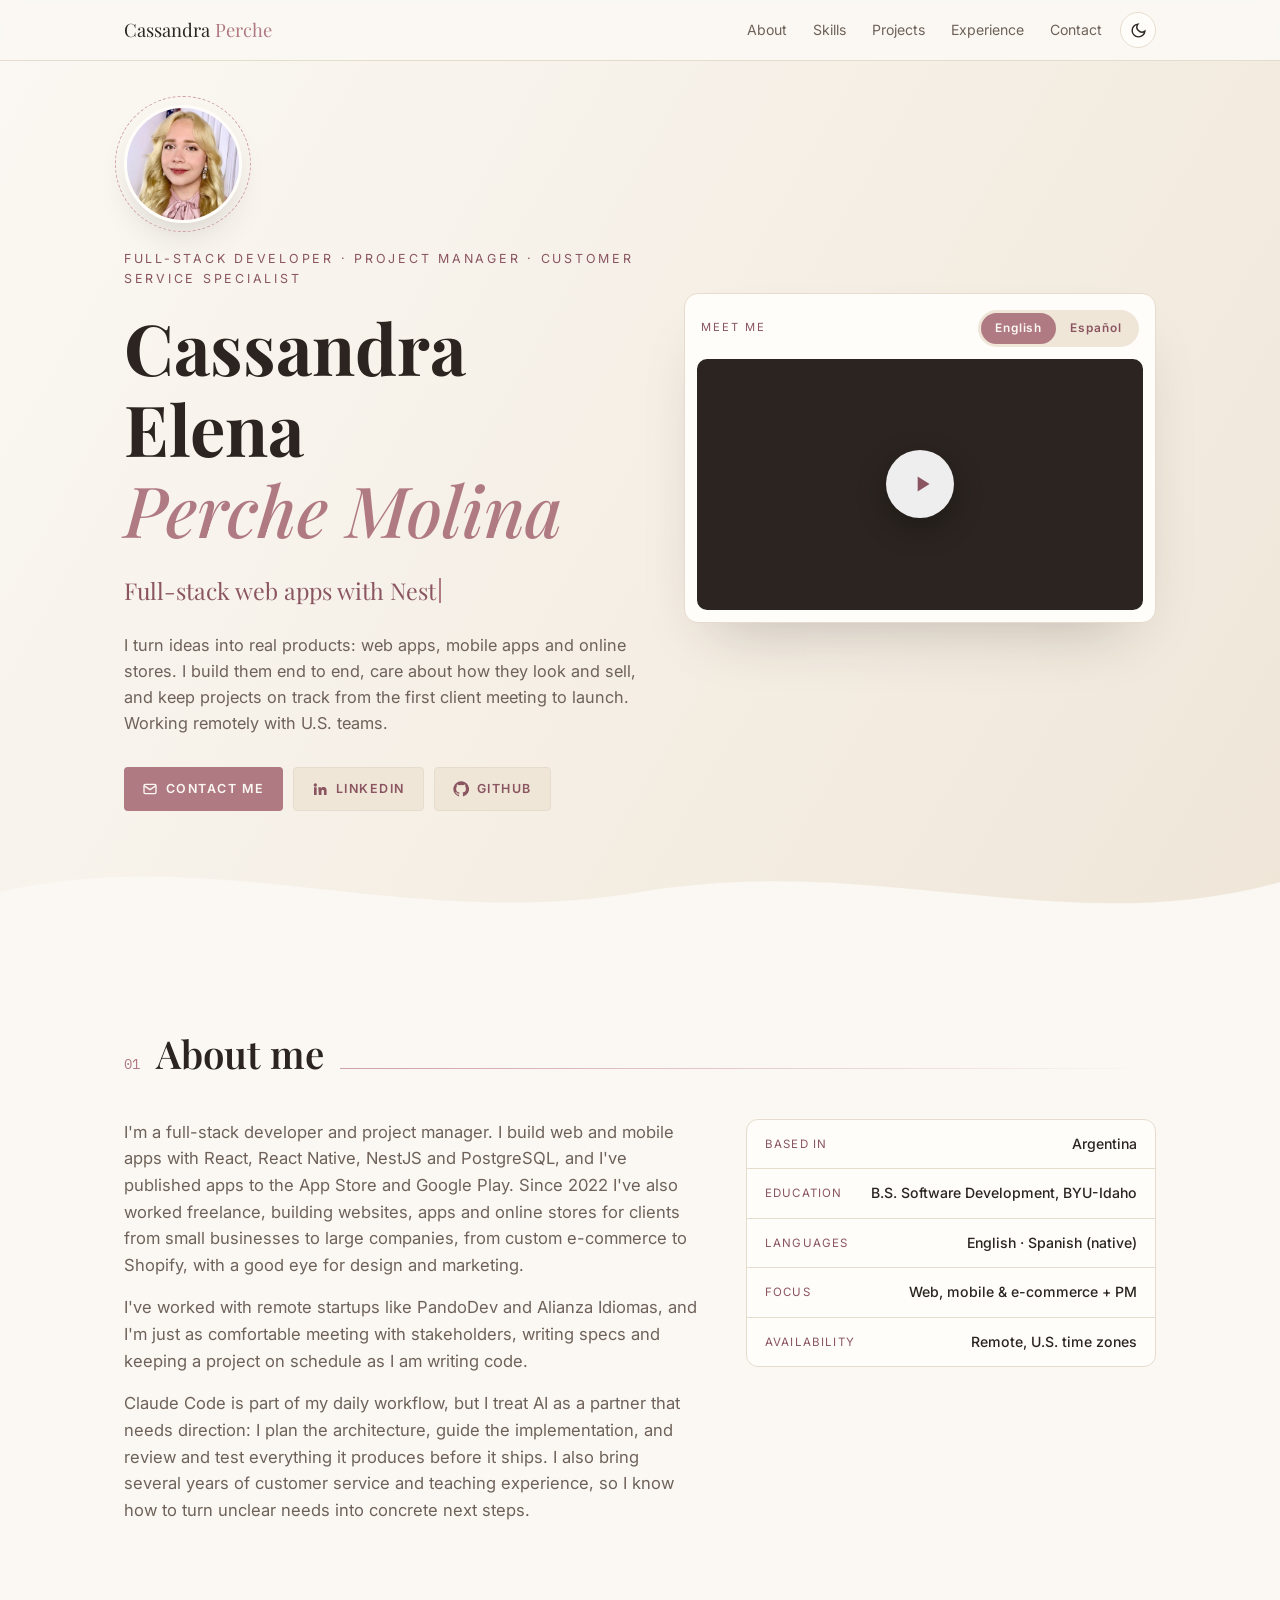
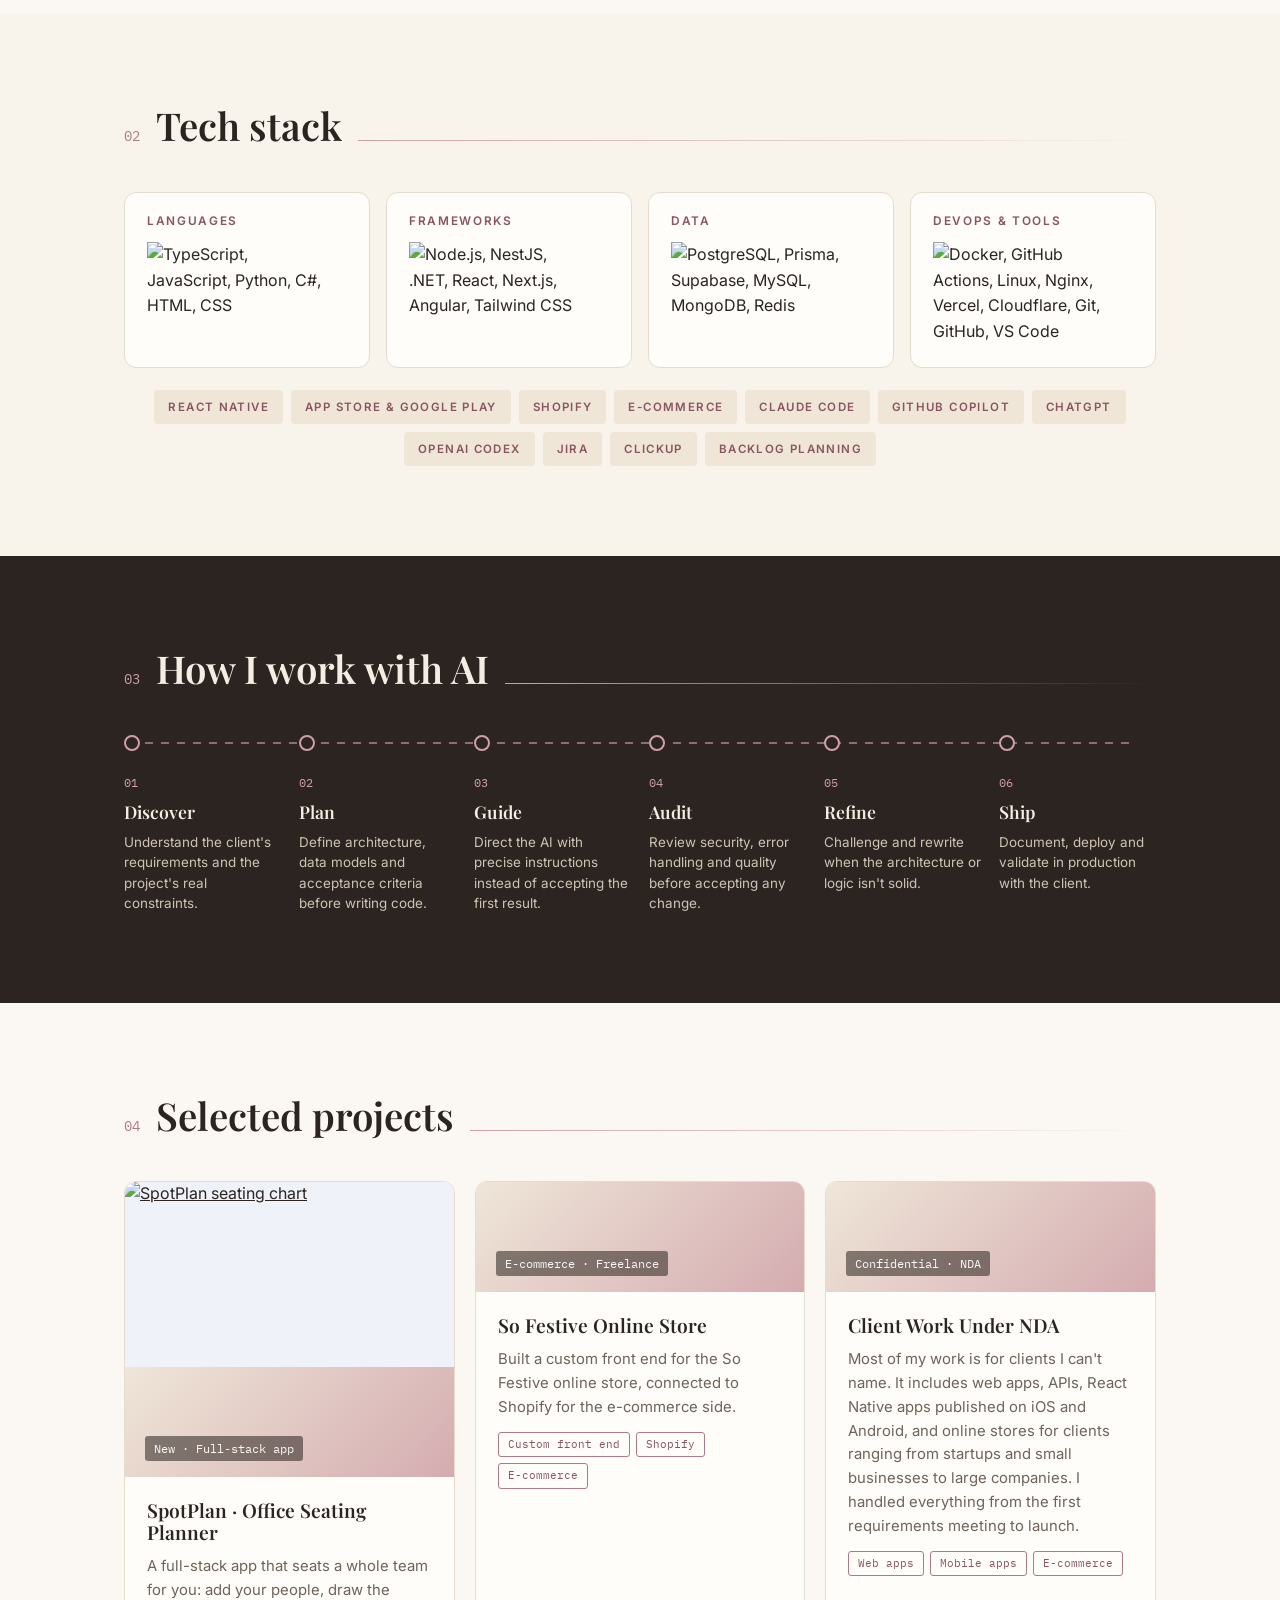
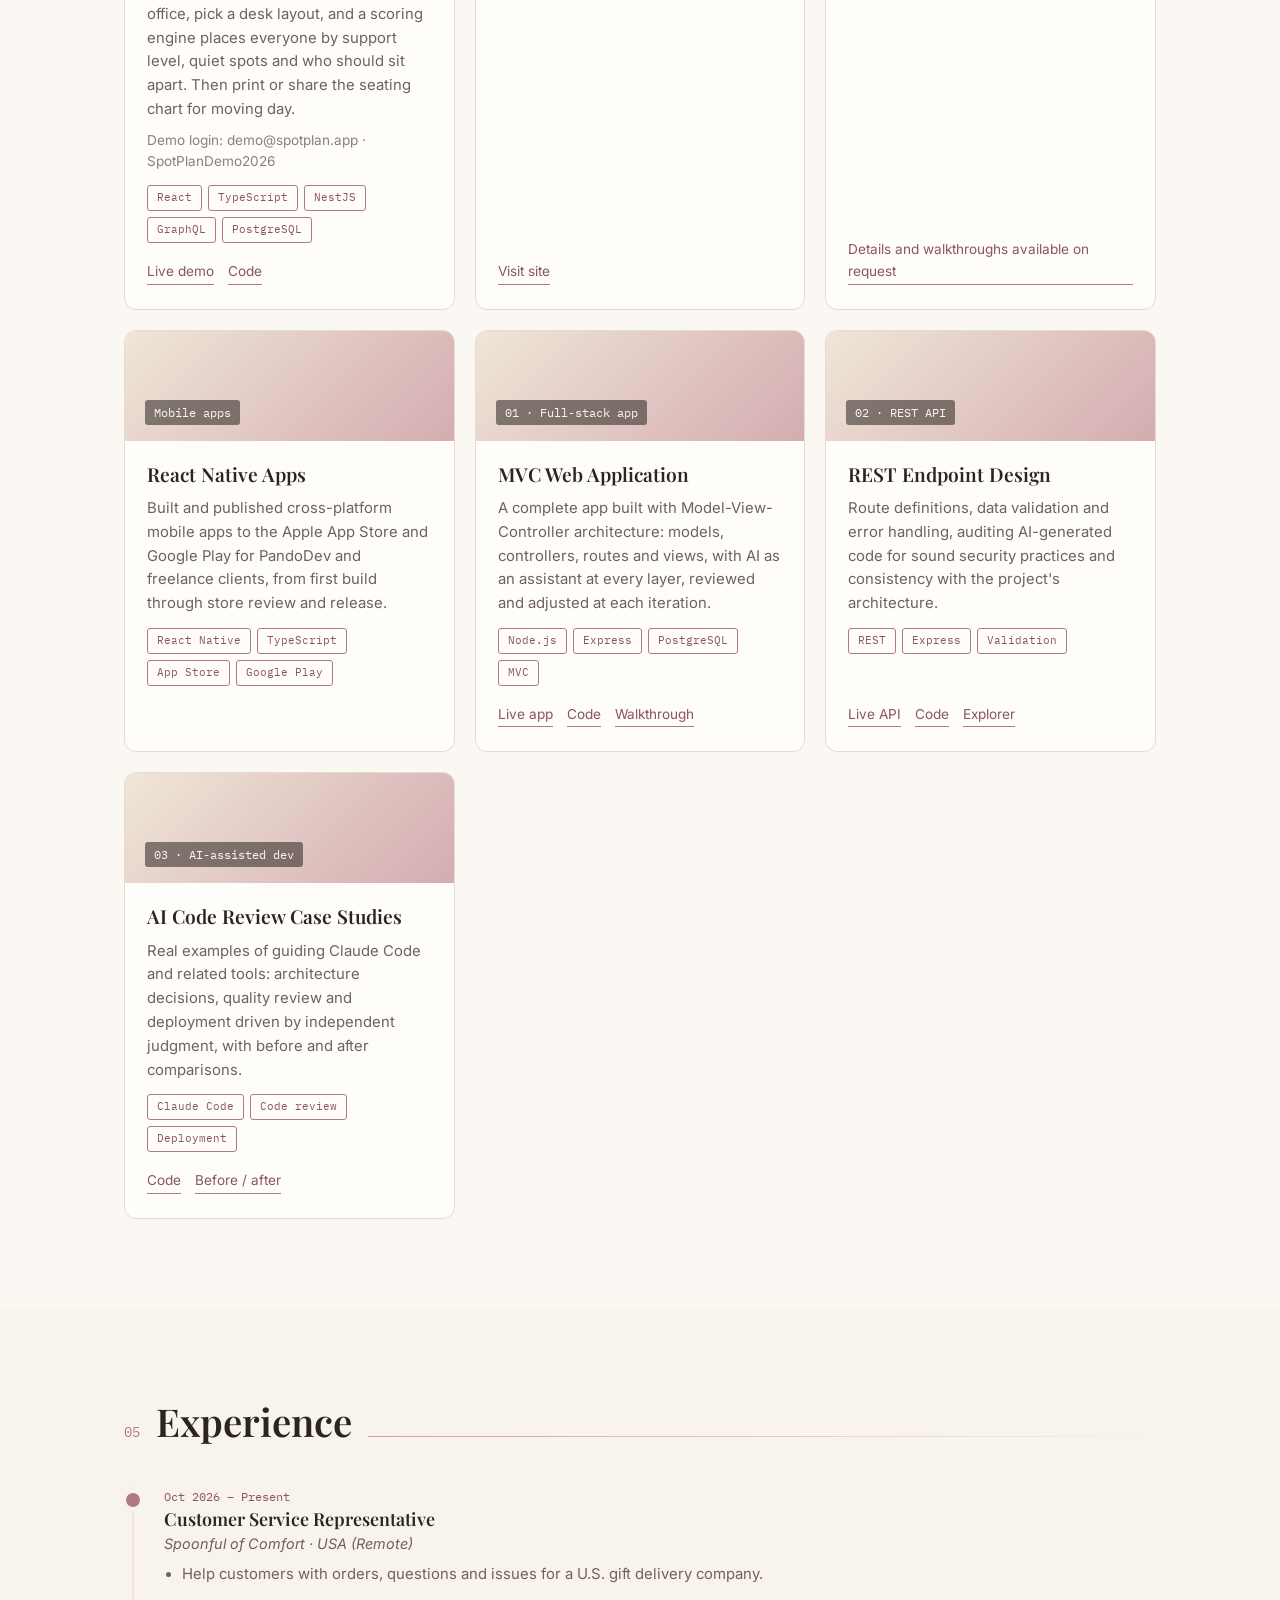
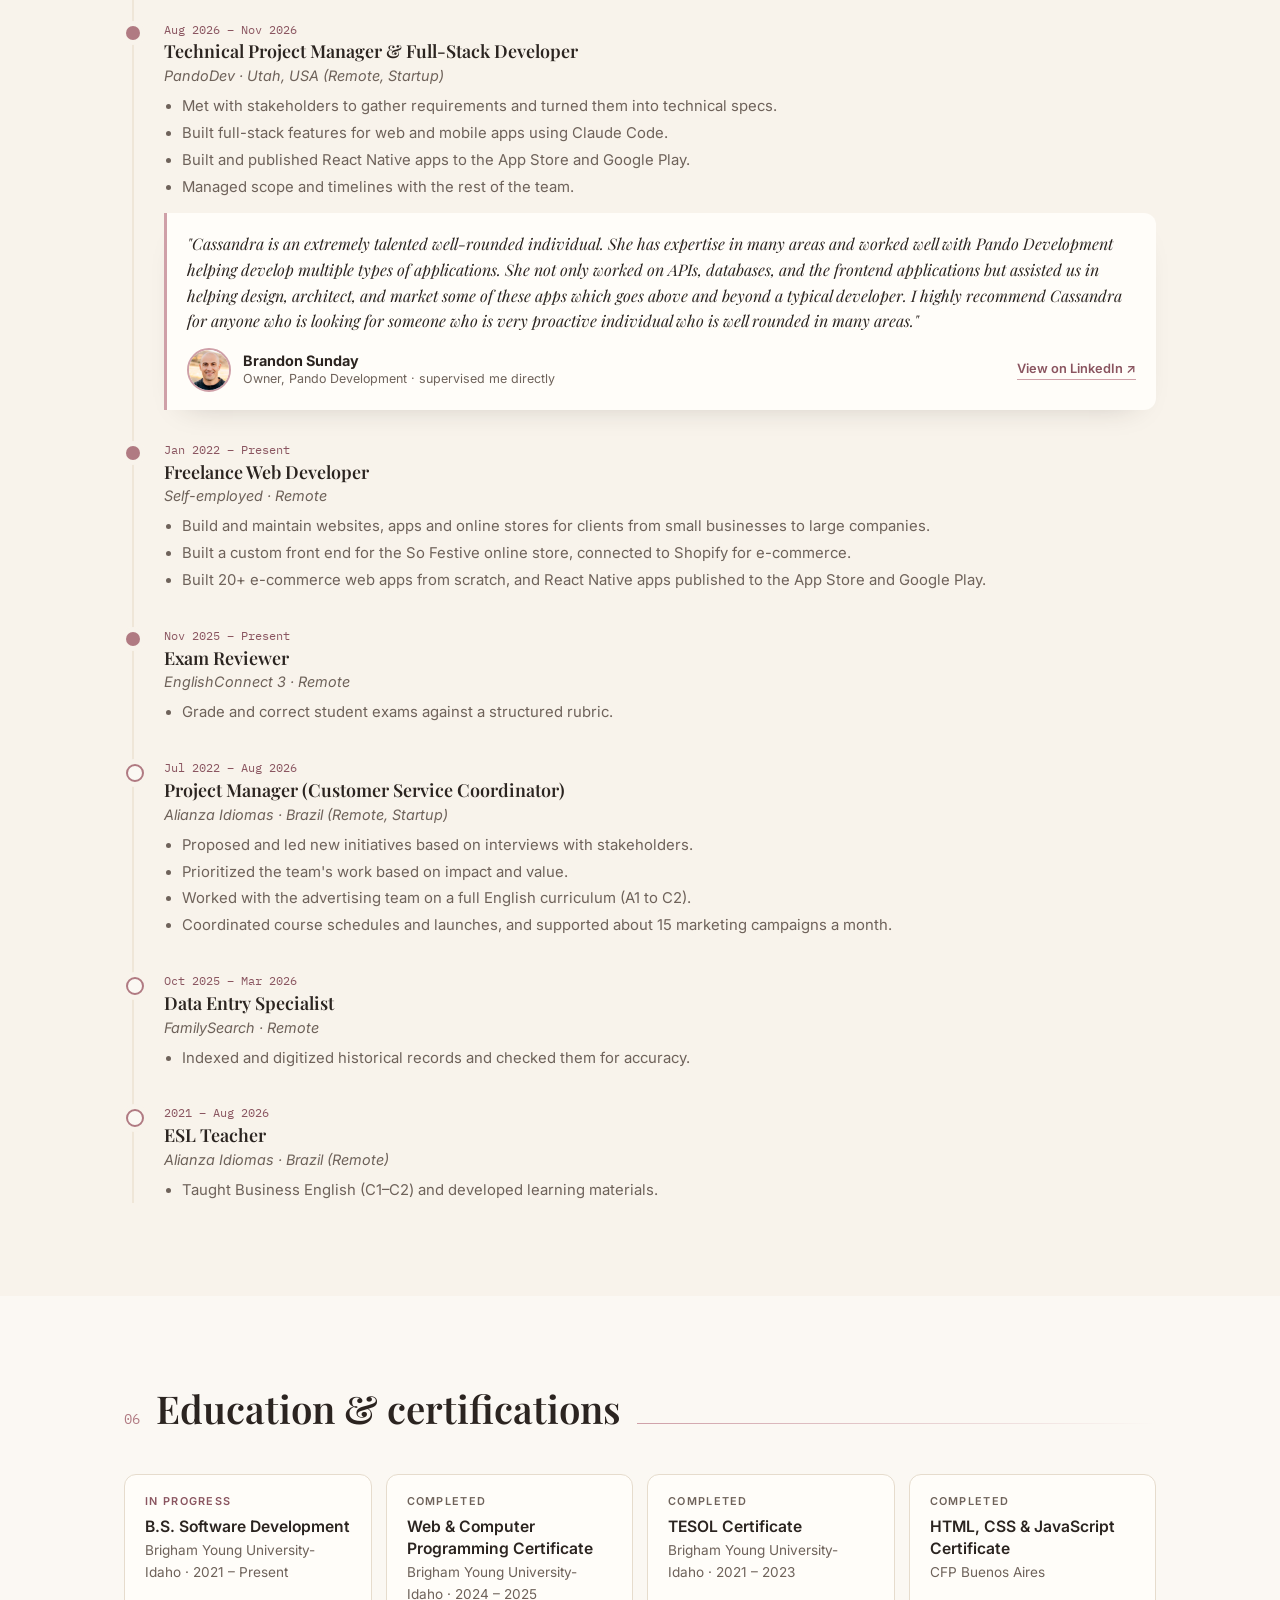
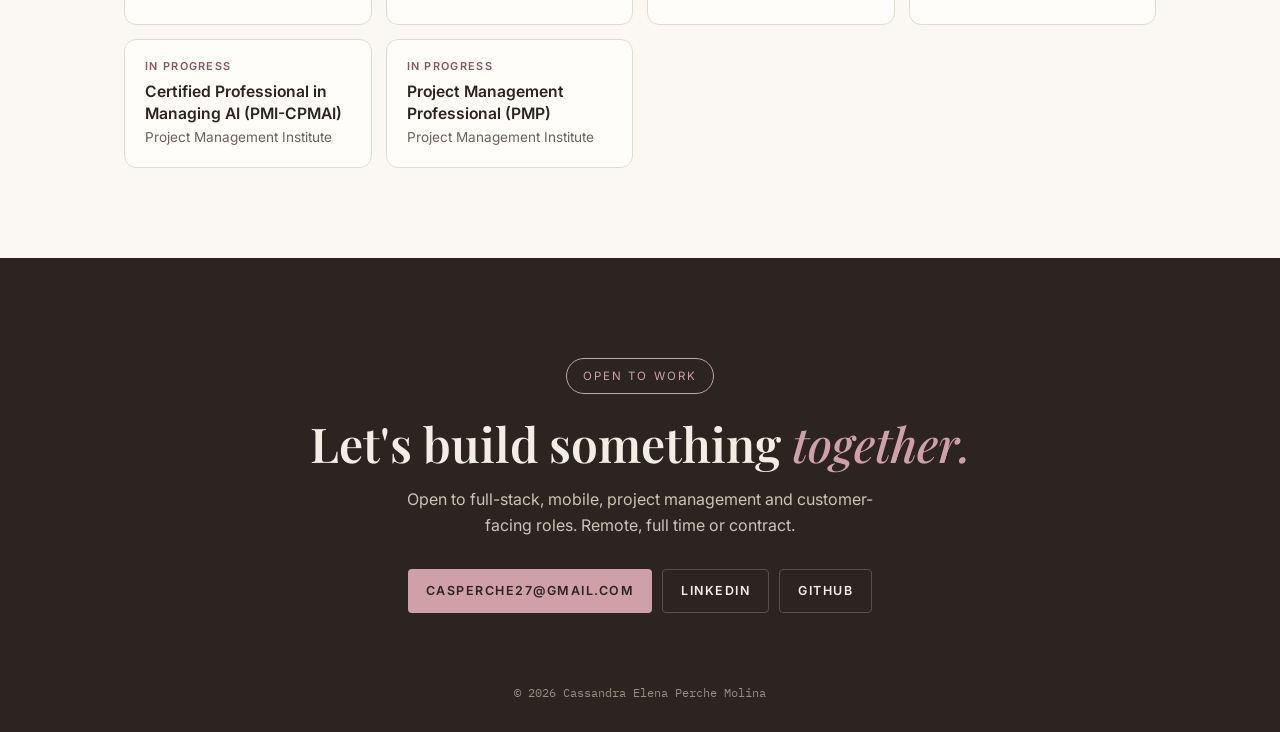
==== commit fb992d4e: "Add files via upload" ====
--- a/index.html
+++ b/index.html
@@ -249,6 +249,7 @@
     .reveal{opacity:1; transform:none;}
   }
 .project .demo-login{font-size:.85em;opacity:.8;margin-top:-.3em}
+.project .shot{display:block;margin:-1px -1px 0;border-radius:14px 14px 0 0;overflow:hidden;aspect-ratio:16/9;background:#f0f2fa}.project .shot img{width:100%;height:100%;object-fit:cover;object-position:top}
 </style>
 </head>
 <body>
@@ -360,6 +361,7 @@
     <div class="head"><span class="num">04</span><h2>Selected projects</h2><div class="rule"></div></div>
     <div class="projects reveal">
       <article class="card project">
+        <a href="https://spotplan.onrender.com" target="_blank" rel="noopener" class="shot"><img src="img/spotplan.jpg" alt="SpotPlan seating chart" loading="lazy" /></a>
         <div class="top"><span class="id">New · Full-stack app</span></div>
         <div class="body">
           <h3>SpotPlan · Office Seating Planner</h3>
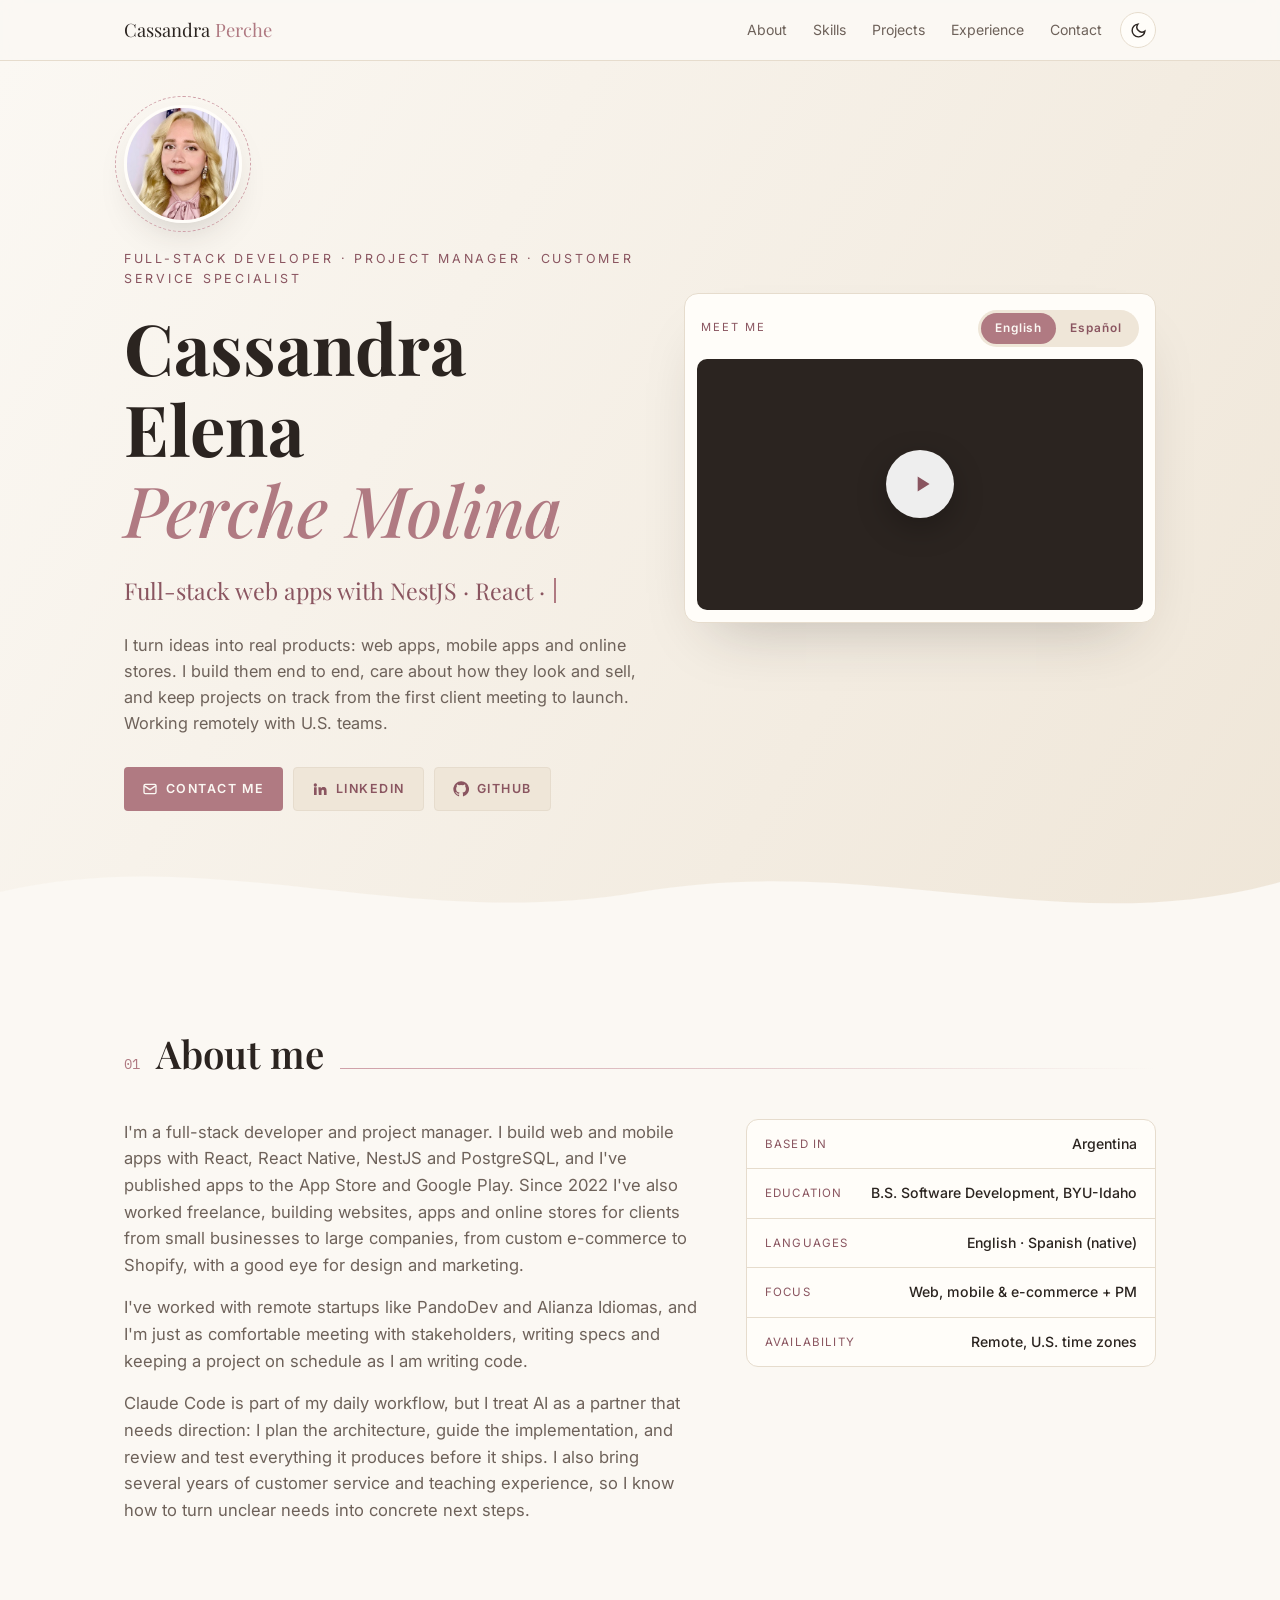
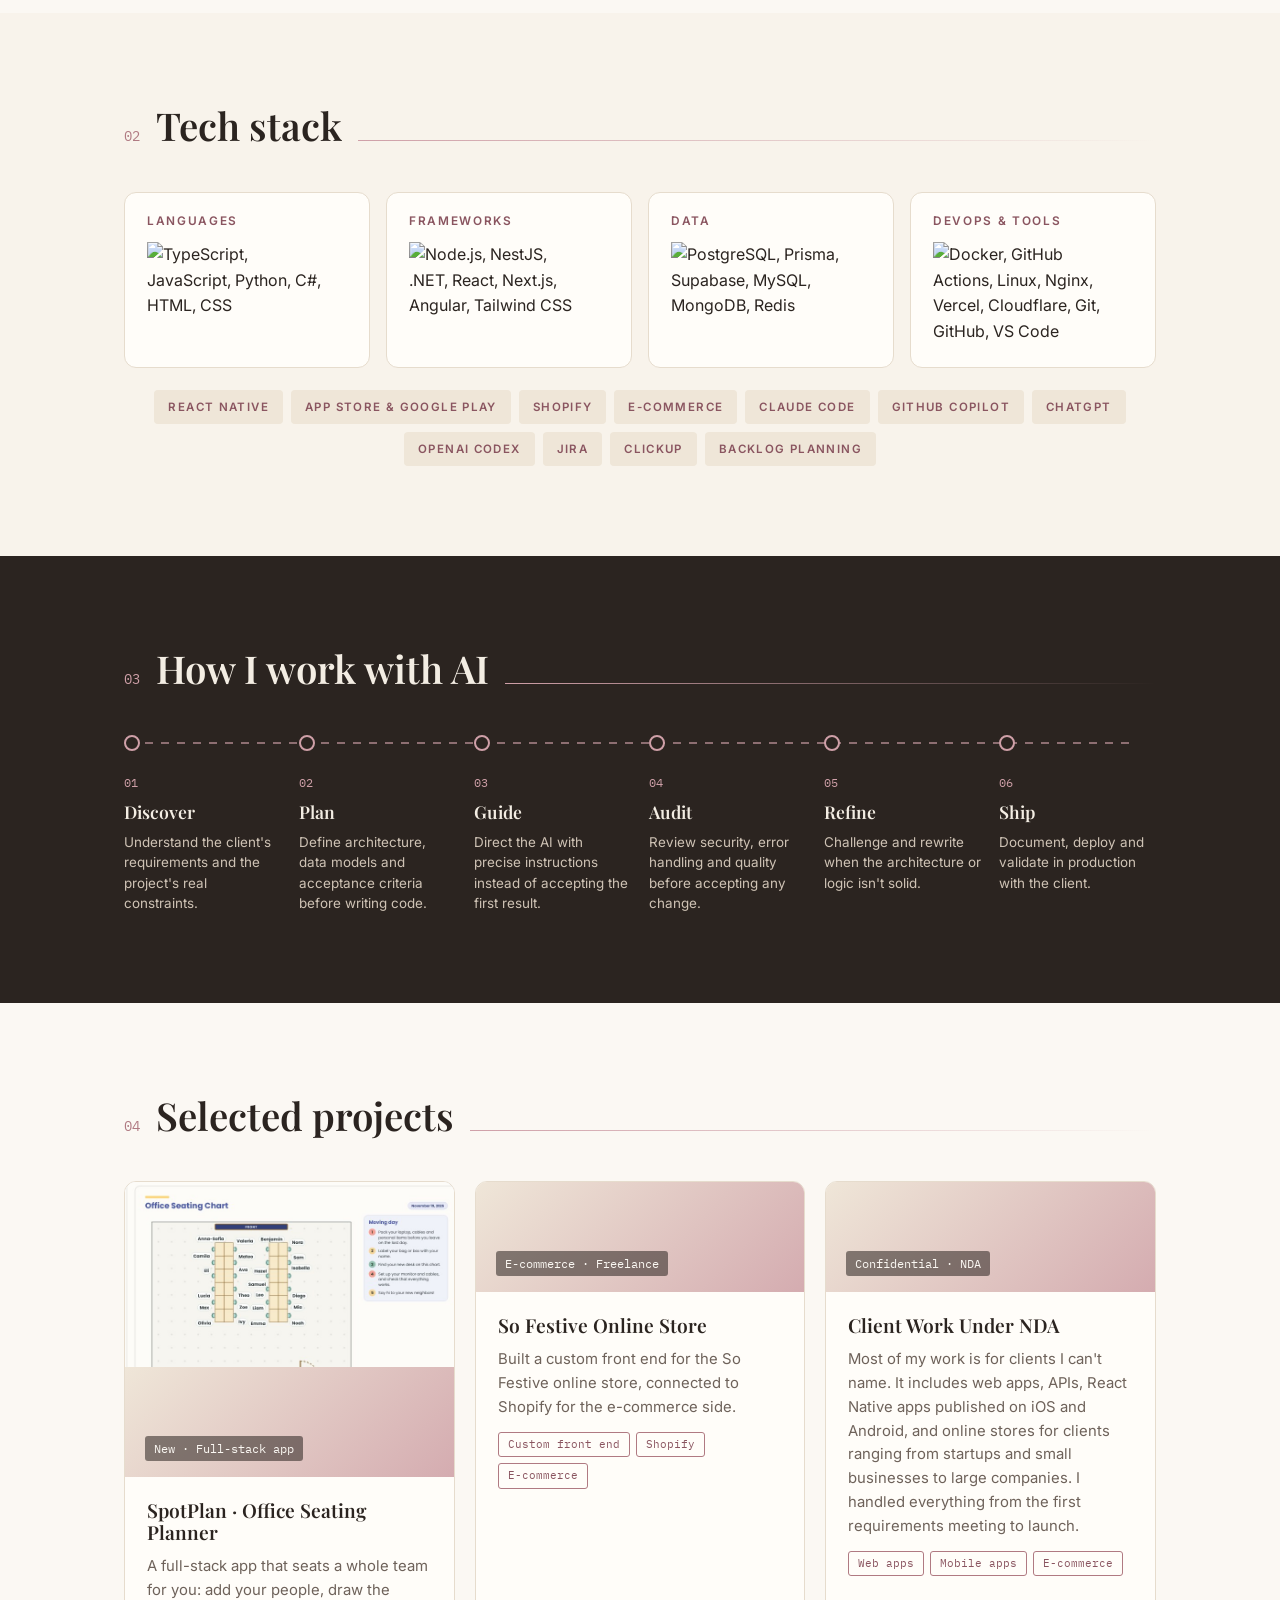
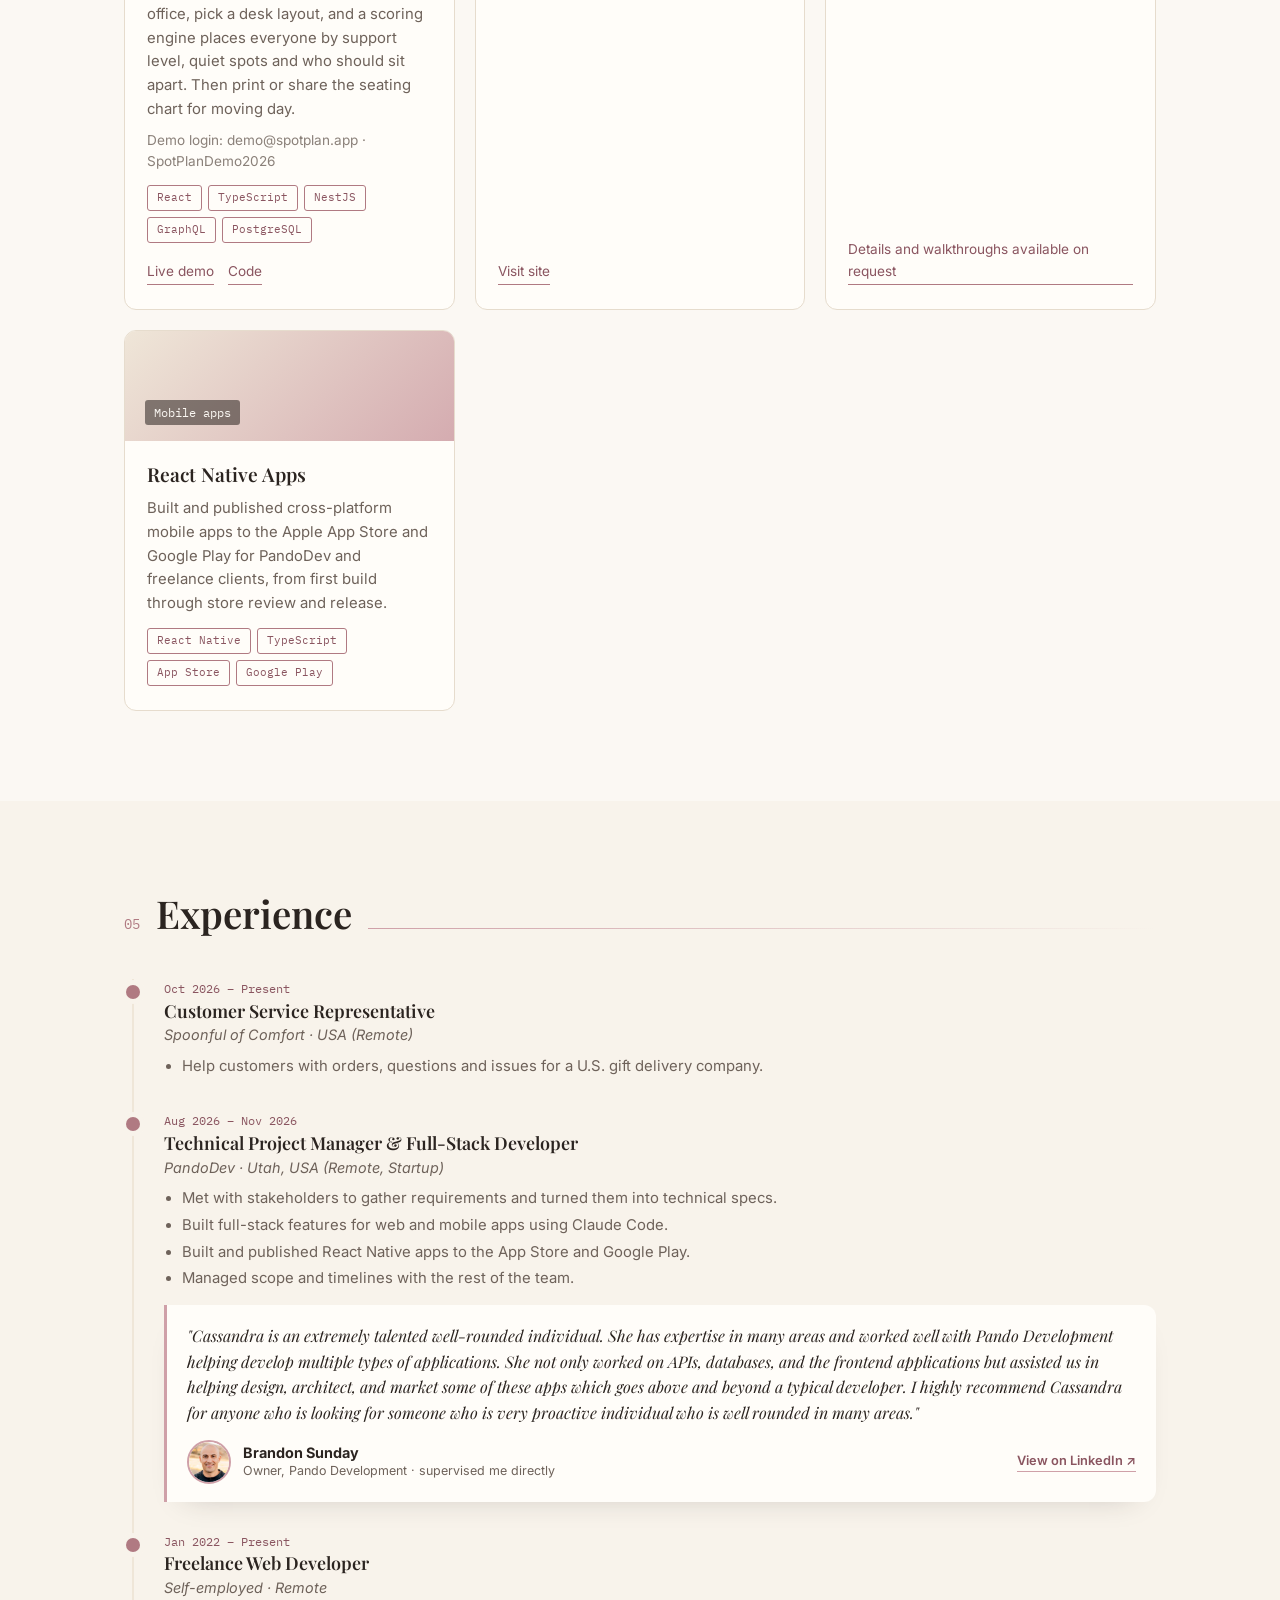
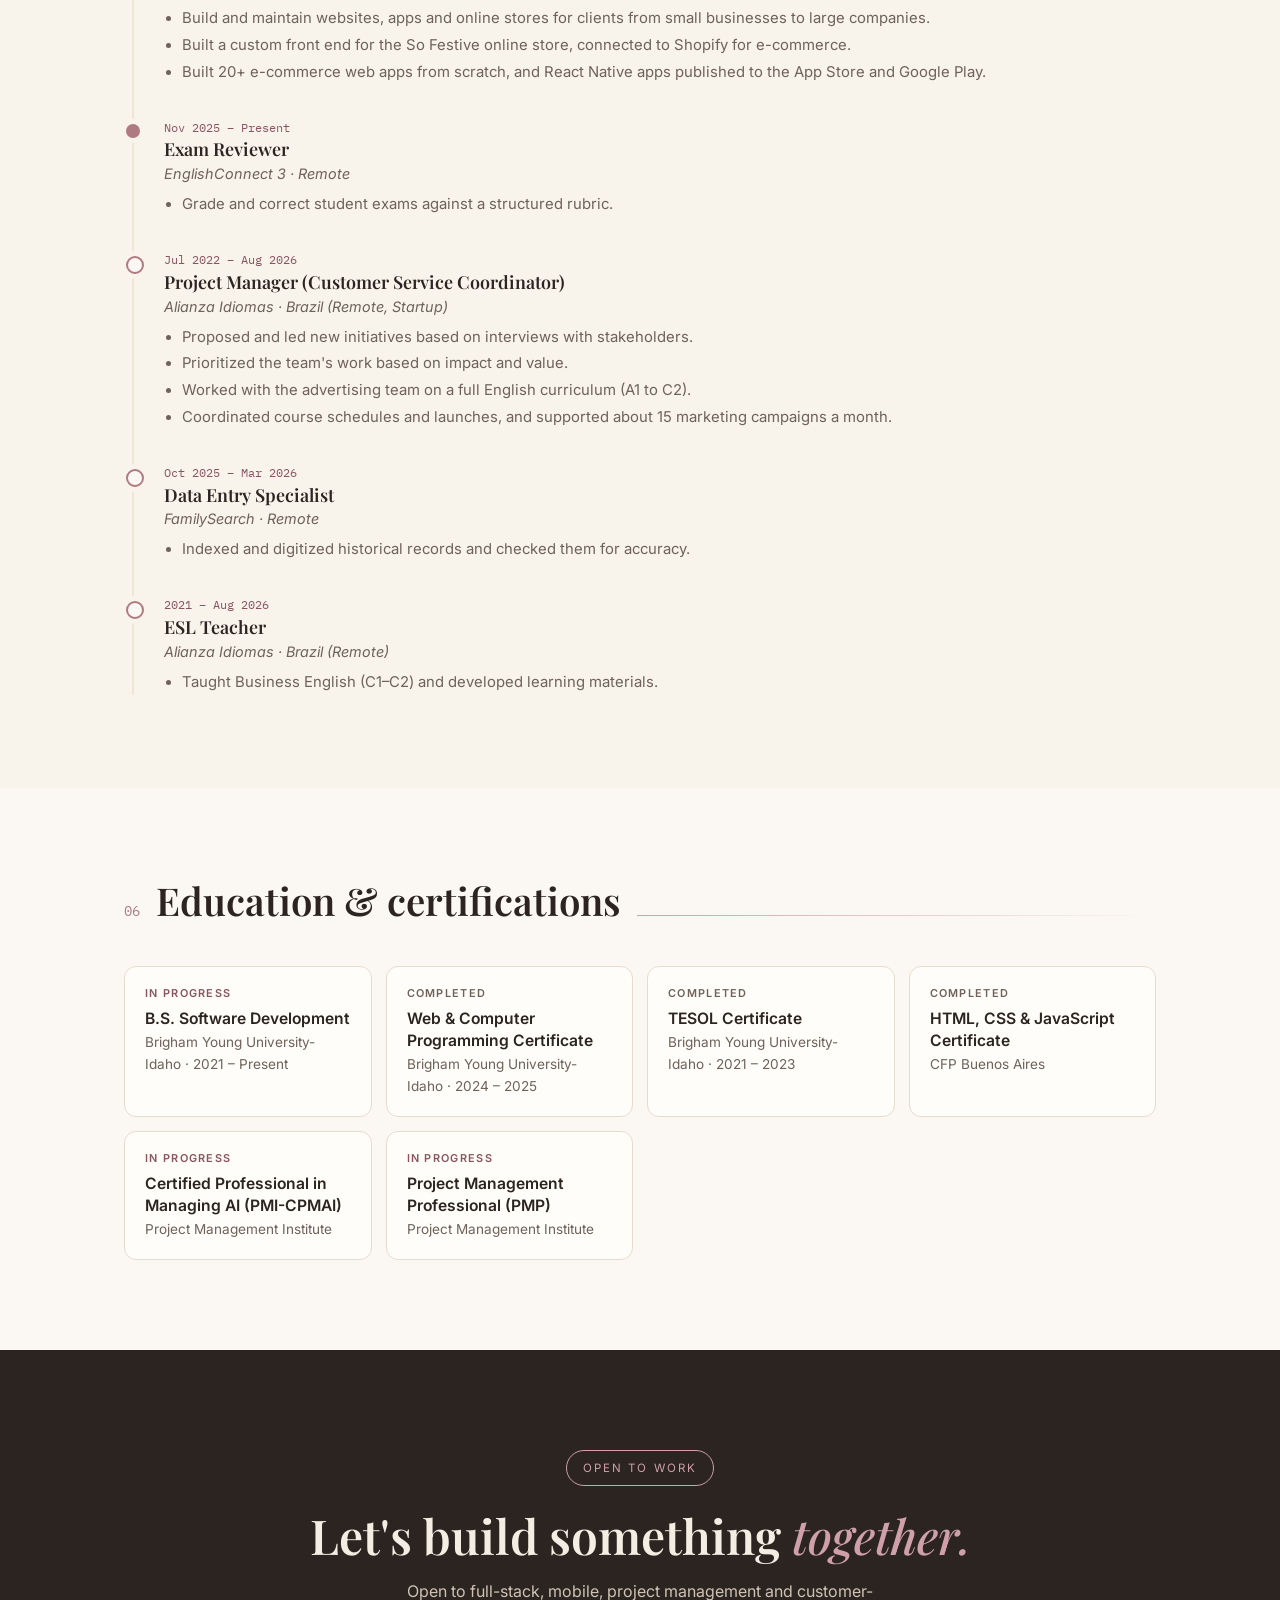
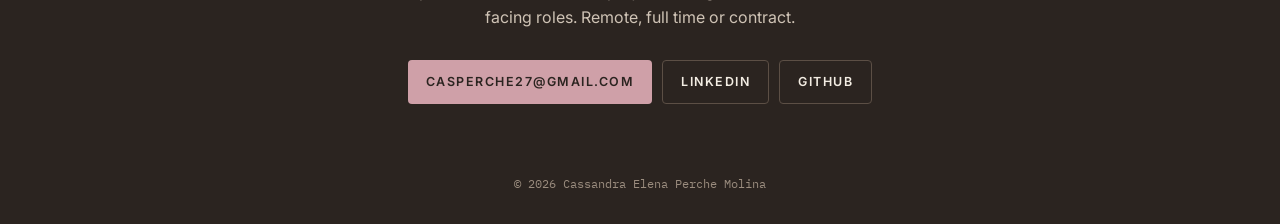
==== commit 5e94202f: "Add files via upload" ====
--- a/index.html
+++ b/index.html
@@ -4,6 +4,9 @@
 <meta charset="UTF-8">
 <meta name="viewport" content="width=device-width, initial-scale=1.0">
 <title>Cassandra Perche | Full-Stack Developer & Project Manager</title>
+<link rel="icon" href="favicon.svg" type="image/svg+xml" />
+<link rel="icon" href="favicon-32.png" sizes="32x32" type="image/png" />
+<link rel="apple-touch-icon" href="apple-touch-icon.png" />
 <meta name="description" content="Cassandra Elena Perche Molina — full-stack developer and technical project manager. Web and mobile apps, e-commerce and AI-assisted development.">
 <link rel="preconnect" href="https://fonts.googleapis.com">
 <link rel="preconnect" href="https://fonts.gstatic.com" crossorigin>
@@ -404,45 +407,7 @@
           <div class="tags"><span class="tag">React Native</span><span class="tag">TypeScript</span><span class="tag">App Store</span><span class="tag">Google Play</span></div>
         </div>
       </article>
-      <article class="card project">
-        <div class="top"><span class="id">01 · Full-stack app</span></div>
-        <div class="body">
-          <h3>MVC Web Application</h3>
-          <p>A complete app built with Model-View-Controller architecture: models, controllers, routes and views, with AI as an assistant at every layer, reviewed and adjusted at each iteration.</p>
-          <div class="tags"><span class="tag">Node.js</span><span class="tag">Express</span><span class="tag">PostgreSQL</span><span class="tag">MVC</span></div>
-          <div class="links">
-            <a href="https://task-manager-hd3q.onrender.com/" target="_blank" rel="noopener">Live app</a>
-            <a href="https://github.com/Sherrypeach/task-manager" target="_blank" rel="noopener">Code</a>
-            <a href="demos/mvc-demo.html">Walkthrough</a>
-          </div>
-        </div>
-      </article>
-      <article class="card project">
-        <div class="top"><span class="id">02 · REST API</span></div>
-        <div class="body">
-          <h3>REST Endpoint Design</h3>
-          <p>Route definitions, data validation and error handling, auditing AI-generated code for sound security practices and consistency with the project's architecture.</p>
-          <div class="tags"><span class="tag">REST</span><span class="tag">Express</span><span class="tag">Validation</span></div>
-          <div class="links">
-            <a href="https://task-manager-hd3q.onrender.com/api/tasks" target="_blank" rel="noopener">Live API</a>
-            <a href="https://github.com/Sherrypeach/task-manager" target="_blank" rel="noopener">Code</a>
-            <a href="demos/rest-api-demo.html">Explorer</a>
-          </div>
-        </div>
-      </article>
-      <article class="card project">
-        <div class="top"><span class="id">03 · AI-assisted dev</span></div>
-        <div class="body">
-          <h3>AI Code Review Case Studies</h3>
-          <p>Real examples of guiding Claude Code and related tools: architecture decisions, quality review and deployment driven by independent judgment, with before and after comparisons.</p>
-          <div class="tags"><span class="tag">Claude Code</span><span class="tag">Code review</span><span class="tag">Deployment</span></div>
-          <div class="links">
-            <a href="https://github.com/Sherrypeach/ai-code-review-case-studies" target="_blank" rel="noopener">Code</a>
-            <a href="demos/ai-workflow-demo.html">Before / after</a>
-          </div>
-        </div>
-      </article>
-    </div>
+      </div>
   </div>
 </section>
 
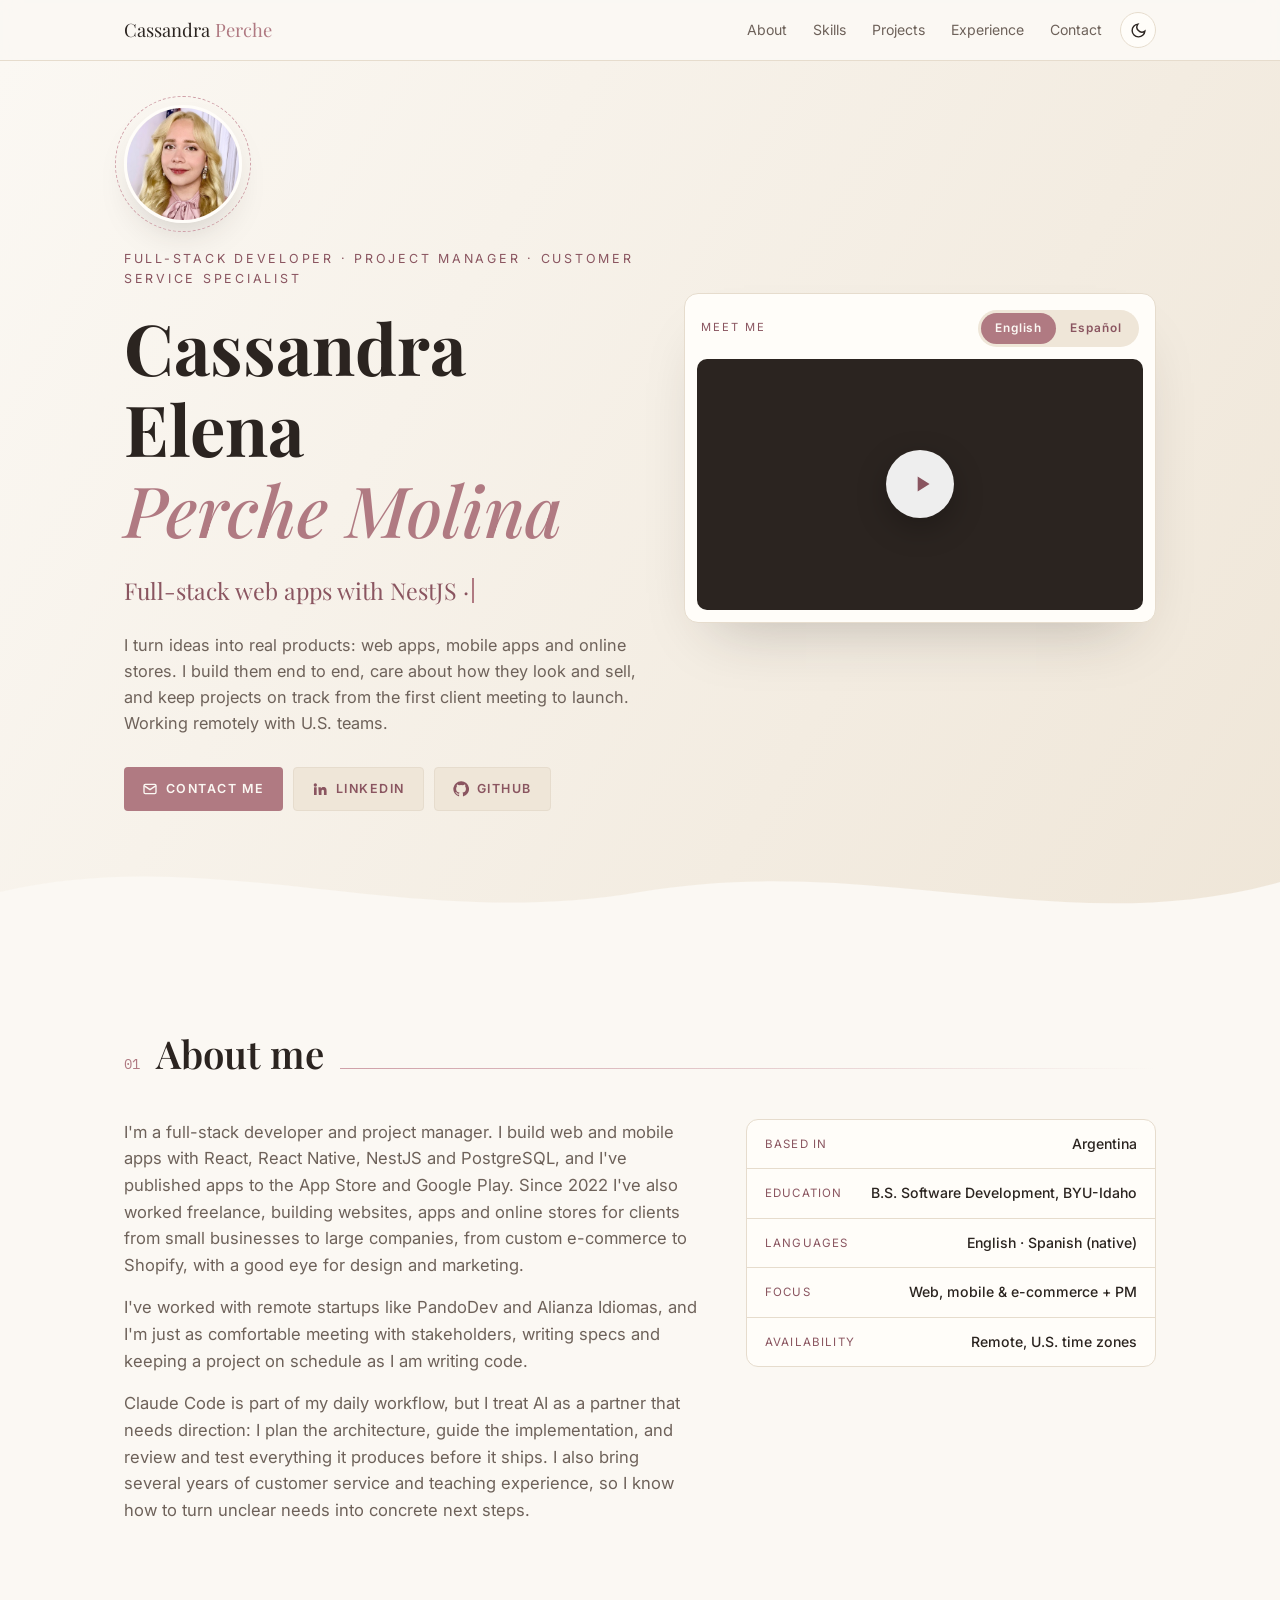
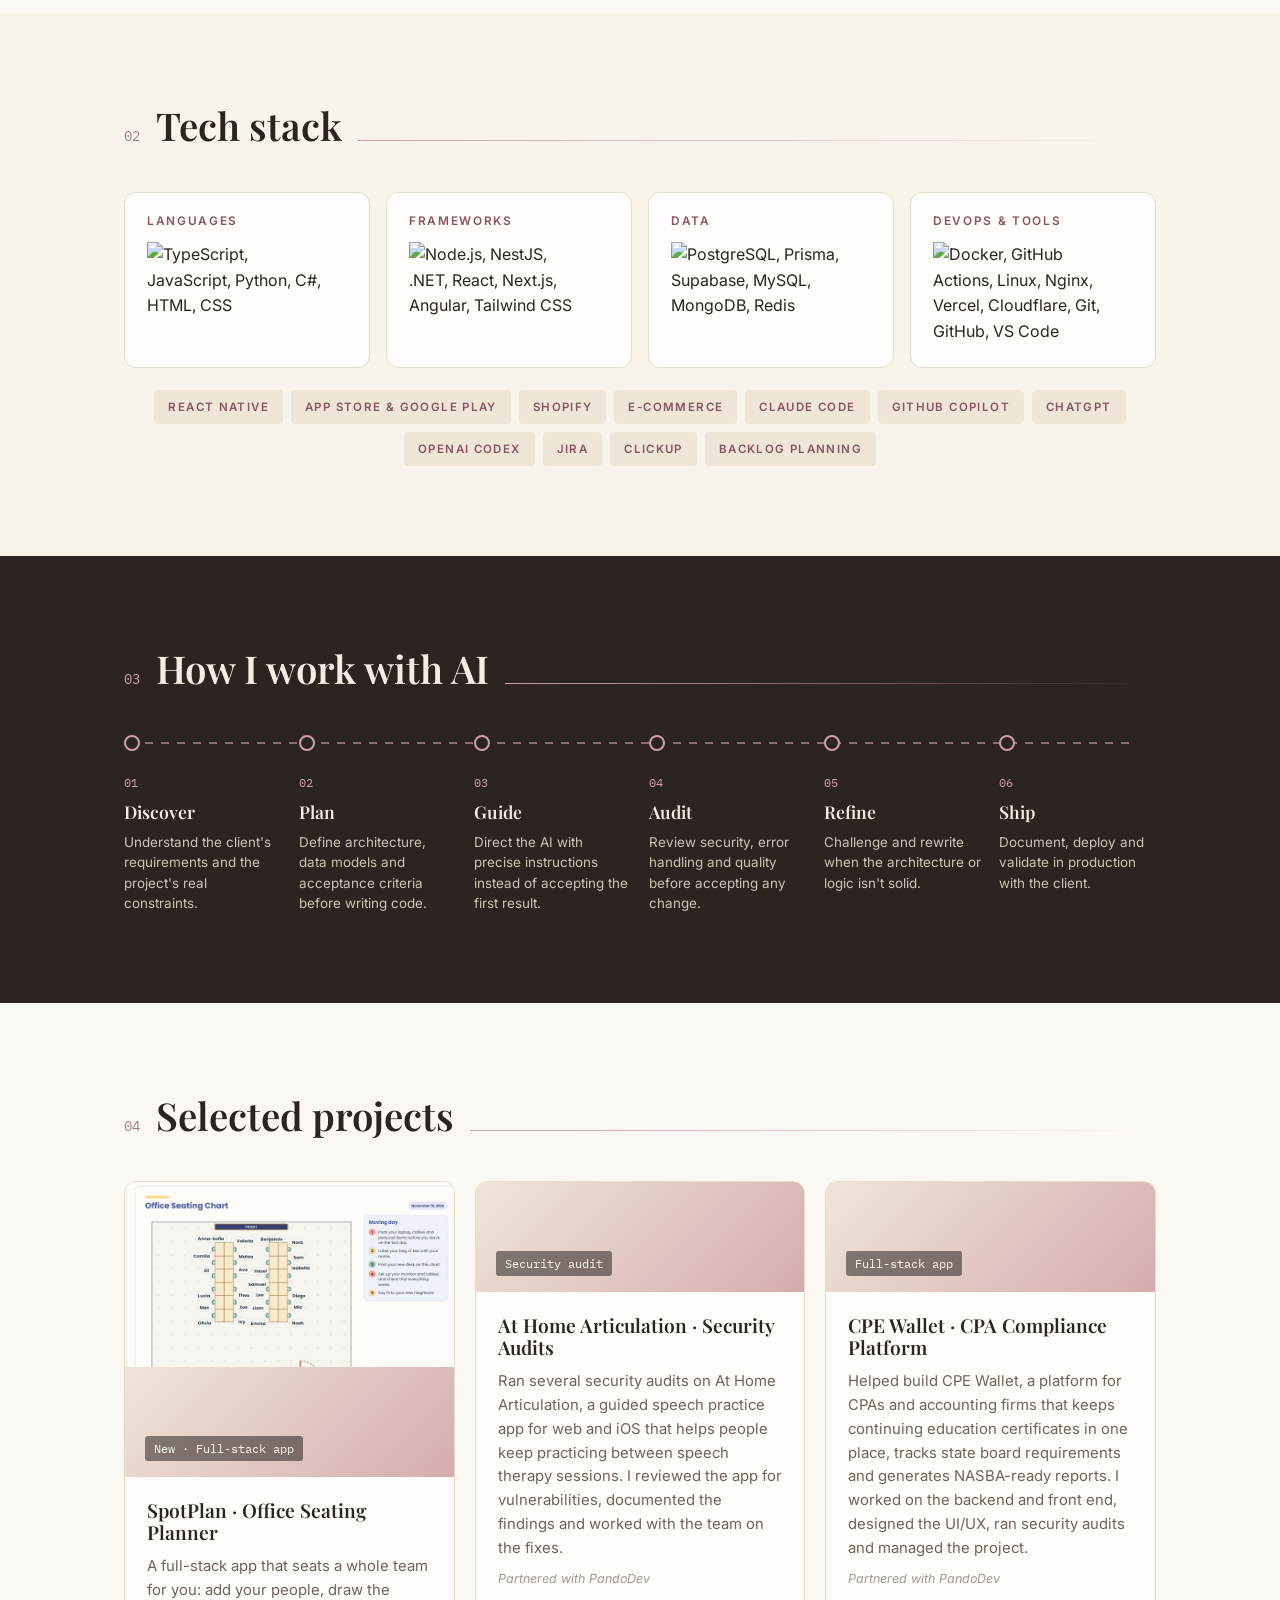
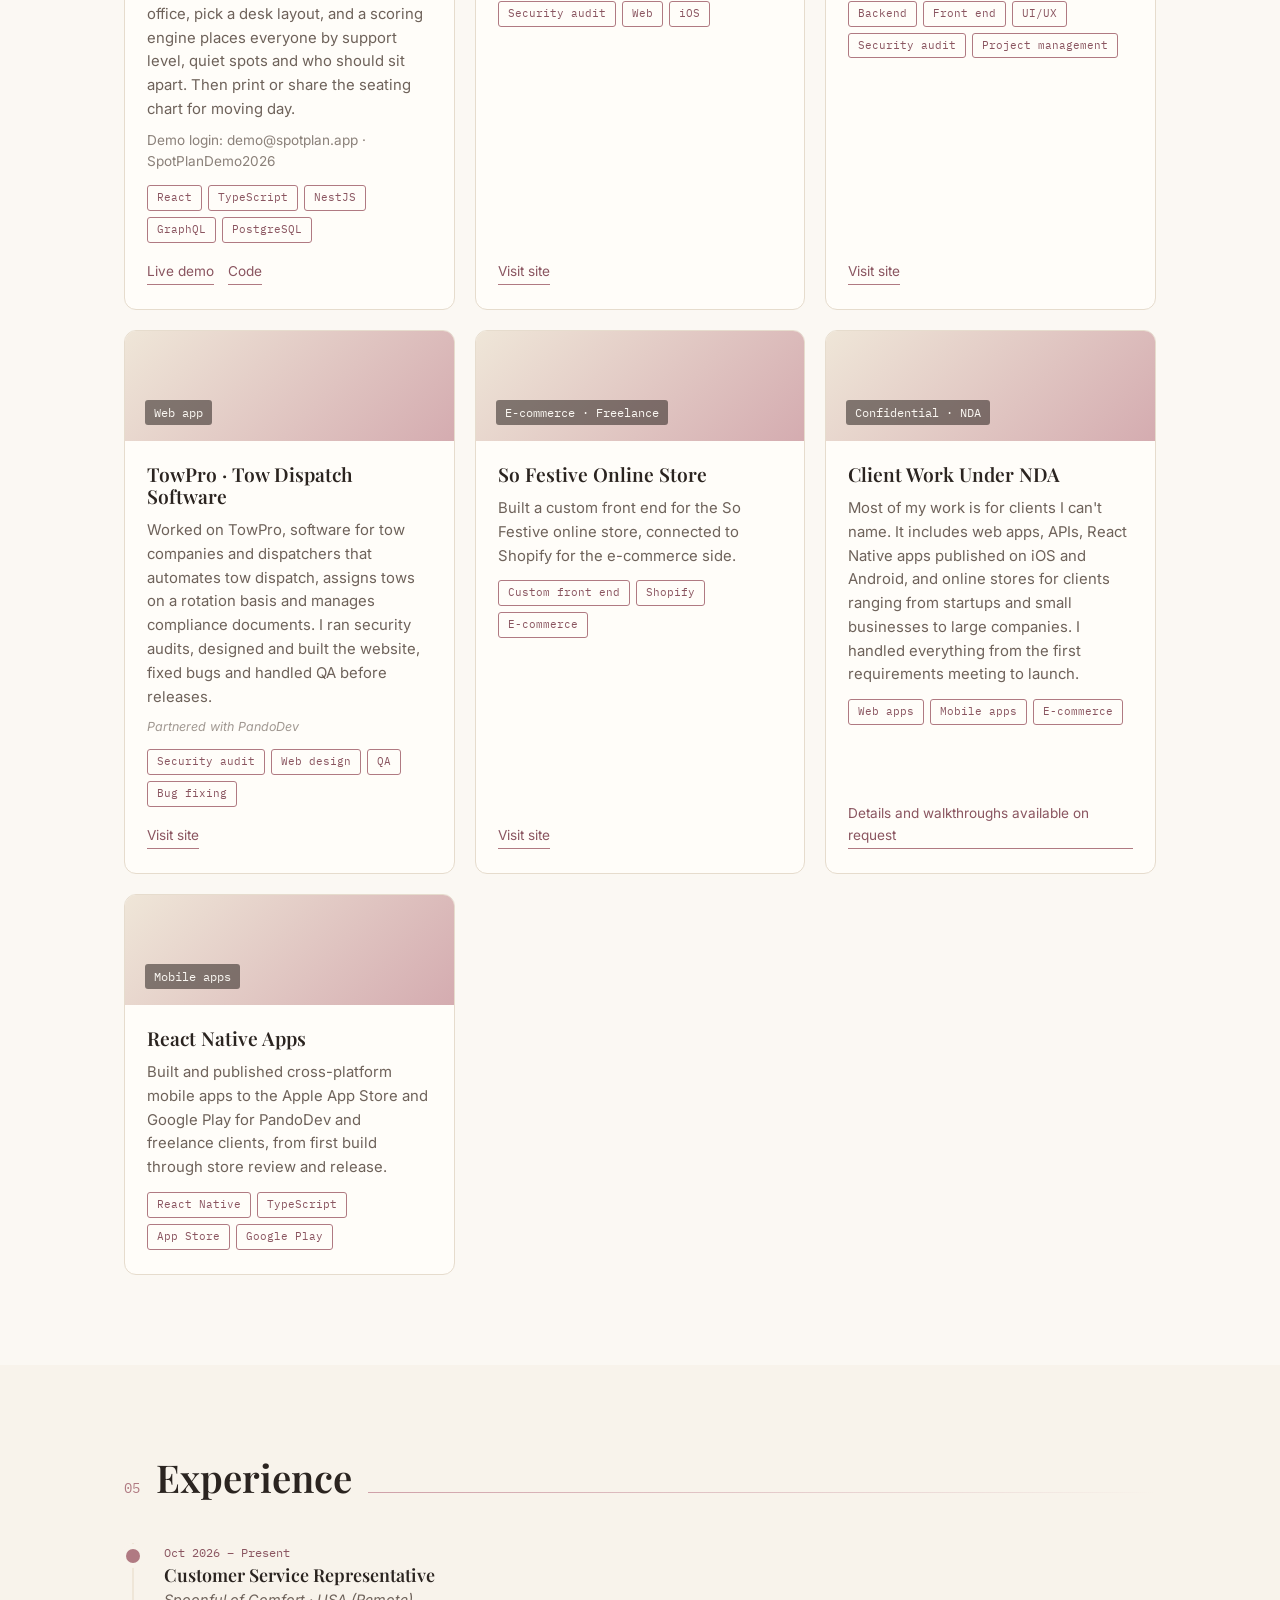
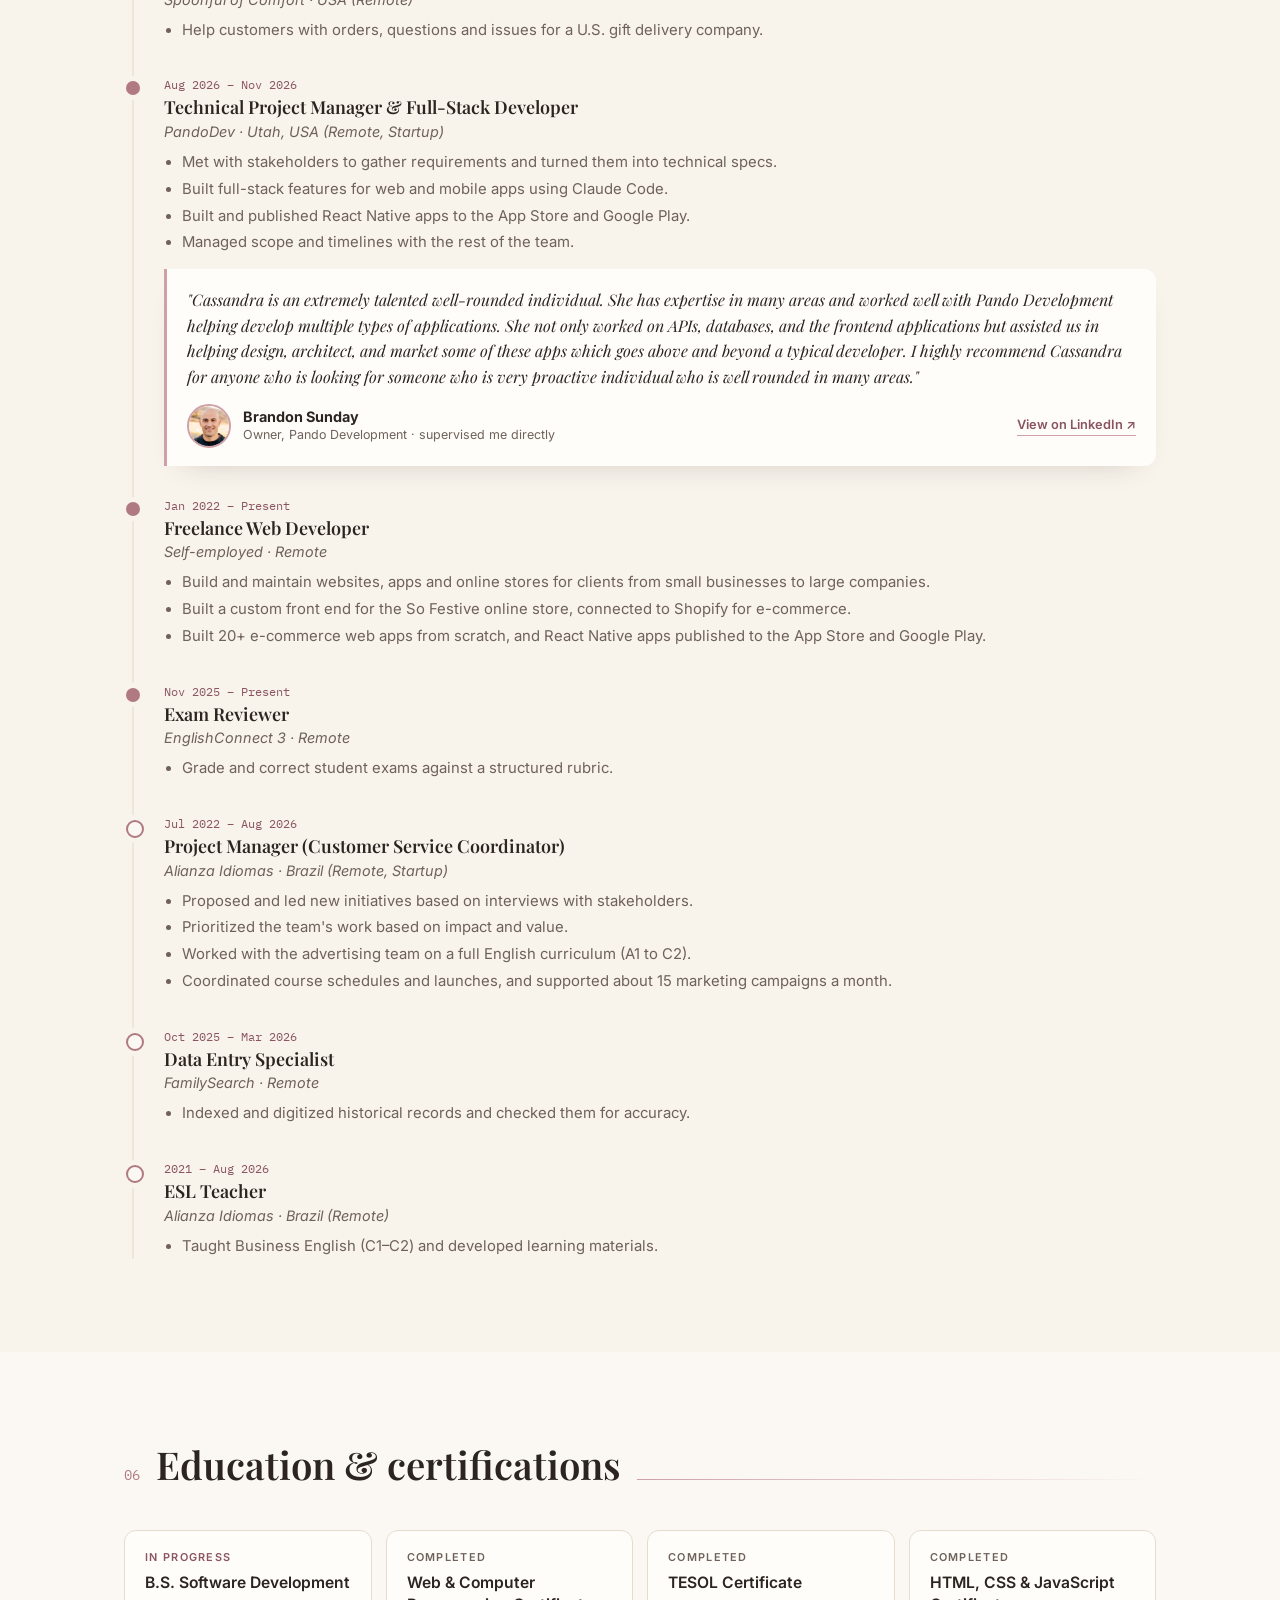
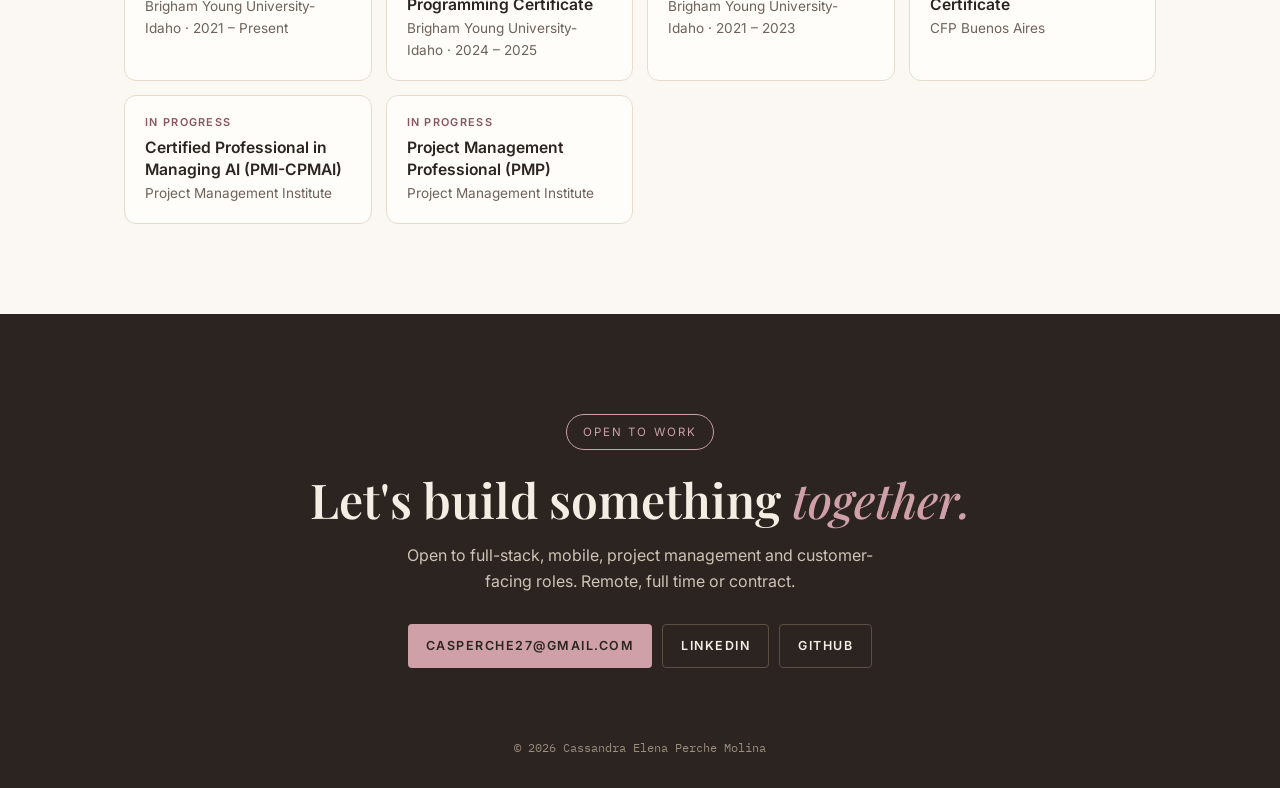
==== commit 1a319596: "Add files via upload" ====
--- a/index.html
+++ b/index.html
@@ -378,6 +378,42 @@
         </div>
       </article>
       <article class="card project">
+        <div class="top"><span class="id">Security audit</span></div>
+        <div class="body">
+          <h3>At Home Articulation · Security Audits</h3>
+          <p>Ran several security audits on At Home Articulation, a guided speech practice app for web and iOS that helps people keep practicing between speech therapy sessions. I reviewed the app for vulnerabilities, documented the findings and worked with the team on the fixes.</p>
+          <p class="partner" style="font-size:0.78em;opacity:0.65;margin-top:-4px;font-style:italic;">Partnered with PandoDev</p>
+          <div class="tags"><span class="tag">Security audit</span><span class="tag">Web</span><span class="tag">iOS</span></div>
+          <div class="links">
+            <a href="https://athomearticulation.com/" target="_blank" rel="noopener">Visit site</a>
+          </div>
+        </div>
+      </article>
+      <article class="card project">
+        <div class="top"><span class="id">Full-stack app</span></div>
+        <div class="body">
+          <h3>CPE Wallet · CPA Compliance Platform</h3>
+          <p>Helped build CPE Wallet, a platform for CPAs and accounting firms that keeps continuing education certificates in one place, tracks state board requirements and generates NASBA-ready reports. I worked on the backend and front end, designed the UI/UX, ran security audits and managed the project.</p>
+          <p class="partner" style="font-size:0.78em;opacity:0.65;margin-top:-4px;font-style:italic;">Partnered with PandoDev</p>
+          <div class="tags"><span class="tag">Backend</span><span class="tag">Front end</span><span class="tag">UI/UX</span><span class="tag">Security audit</span><span class="tag">Project management</span></div>
+          <div class="links">
+            <a href="https://cpewallet.com/" target="_blank" rel="noopener">Visit site</a>
+          </div>
+        </div>
+      </article>
+      <article class="card project">
+        <div class="top"><span class="id">Web app</span></div>
+        <div class="body">
+          <h3>TowPro · Tow Dispatch Software</h3>
+          <p>Worked on TowPro, software for tow companies and dispatchers that automates tow dispatch, assigns tows on a rotation basis and manages compliance documents. I ran security audits, designed and built the website, fixed bugs and handled QA before releases.</p>
+          <p class="partner" style="font-size:0.78em;opacity:0.65;margin-top:-4px;font-style:italic;">Partnered with PandoDev</p>
+          <div class="tags"><span class="tag">Security audit</span><span class="tag">Web design</span><span class="tag">QA</span><span class="tag">Bug fixing</span></div>
+          <div class="links">
+            <a href="https://towpro.io/" target="_blank" rel="noopener">Visit site</a>
+          </div>
+        </div>
+      </article>
+      <article class="card project">
         <div class="top"><span class="id">E-commerce · Freelance</span></div>
         <div class="body">
           <h3>So Festive Online Store</h3>
@@ -578,7 +614,7 @@
   }
 
   // Language toggle (EN / ES)
-  const ES = {"About": "Sobre mí", "Skills": "Habilidades", "Projects": "Proyectos", "Experience": "Experiencia", "Contact": "Contacto", "Full-Stack Developer · Project Manager · Customer Service Specialist": "Desarrolladora Full-Stack · Project Manager · Especialista en Atención al Cliente", "I turn ideas into real products: web apps, mobile apps and online stores. I build them end to end, care about how they look and sell, and keep projects on track from the first client meeting to launch. Working remotely with U.S. teams.": "Convierto ideas en productos reales: apps web, apps móviles y tiendas online. Las construyo de principio a fin, cuido cómo se ven y cómo venden, y mantengo los proyectos en orden desde la primera reunión con el cliente hasta el lanzamiento. Trabajo de forma remota con equipos de EE. UU.", "Contact me": "Contáctame", "Meet me": "Conóceme", "About me": "Sobre mí", "I'm a full-stack developer and project manager. I build web and mobile apps with React, React Native, NestJS and PostgreSQL, and I've published apps to the App Store and Google Play. Since 2022 I've also worked freelance, building websites, apps and online stores for clients from small businesses to large companies, from custom e-commerce to Shopify, with a good eye for design and marketing.": "Soy desarrolladora full-stack y project manager. Construyo apps web y móviles con React, React Native, NestJS y PostgreSQL, y he publicado apps en el App Store y Google Play. Desde 2022 también trabajo como freelance, creando sitios web, apps y tiendas online para clientes desde pequeños negocios hasta grandes empresas, desde e-commerce a medida hasta Shopify, con buen ojo para el diseño y el marketing.", "I've worked with remote startups like PandoDev and Alianza Idiomas, and I'm just as comfortable meeting with stakeholders, writing specs and keeping a project on schedule as I am writing code.": "He trabajado con startups remotas como PandoDev y Alianza Idiomas, y me siento igual de cómoda reuniéndome con stakeholders, escribiendo especificaciones y manteniendo un proyecto a tiempo que escribiendo código.", "Claude Code is part of my daily workflow, but I treat AI as a partner that needs direction: I plan the architecture, guide the implementation, and review and test everything it produces before it ships. I also bring several years of customer service and teaching experience, so I know how to turn unclear needs into concrete next steps.": "Claude Code es parte de mi trabajo diario, pero trato la IA como una herramienta que necesita dirección: planifico la arquitectura, guío la implementación, y reviso y pruebo todo lo que produce antes de publicarlo. También tengo varios años de experiencia en atención al cliente y enseñanza, así que sé convertir necesidades poco claras en pasos concretos.", "Based in": "Ubicación", "Education": "Educación", "B.S. Software Development, BYU-Idaho": "Licenciatura en Desarrollo de Software, BYU-Idaho", "facts|Languages": "Idiomas", "Languages": "Lenguajes", "English · Spanish (native)": "Inglés · Español (nativo)", "Focus": "Enfoque", "Web, mobile & e-commerce + PM": "Web, móvil y e-commerce + PM", "Availability": "Disponibilidad", "Remote, U.S. time zones": "Remoto, horarios de EE. UU.", "Tech stack": "Tecnologías", "Data": "Datos", "DevOps & tools": "DevOps y herramientas", "App Store & Google Play": "App Store y Google Play", "Backlog planning": "Planificación de backlog", "How I work with AI": "Cómo trabajo con IA", "Discover": "Descubrir", "Plan": "Planificar", "Guide": "Guiar", "Audit": "Auditar", "Refine": "Refinar", "Ship": "Entregar", "Understand the client's requirements and the project's real constraints.": "Entender los requisitos del cliente y las limitaciones reales del proyecto.", "Define architecture, data models and acceptance criteria before writing code.": "Definir la arquitectura, los modelos de datos y los criterios de aceptación antes de escribir código.", "Direct the AI with precise instructions instead of accepting the first result.": "Dirigir la IA con instrucciones precisas en vez de aceptar el primer resultado.", "Review security, error handling and quality before accepting any change.": "Revisar seguridad, manejo de errores y calidad antes de aceptar cualquier cambio.", "Challenge and rewrite when the architecture or logic isn't solid.": "Cuestionar y reescribir cuando la arquitectura o la lógica no son sólidas.", "Document, deploy and validate in production with the client.": "Documentar, desplegar y validar en producción con el cliente.", "Selected projects": "Proyectos destacados", "New · Full-stack app": "Nuevo · App full-stack", "SpotPlan · Office Seating Planner": "SpotPlan · Planificador de escritorios", "A full-stack app that seats a whole team for you: add your people, draw the office, pick a desk layout, and a scoring engine places everyone by support level, quiet spots and who should sit apart. Then print or share the seating chart for moving day.": "Una app full-stack que decide dónde se sienta cada persona de un equipo: cargas a tu gente, dibujas la oficina, eliges un layout de escritorios y un motor de puntaje ubica a cada uno según el apoyo que necesita, quién busca un lugar tranquilo y quién debe sentarse separado. Después imprimes o compartes el plano para el día de la mudanza.", "Demo login: demo@spotplan.app · SpotPlanDemo2026": "Acceso demo: demo@spotplan.app · SpotPlanDemo2026", "Live demo": "Demo en vivo", "So Festive Online Store": "Tienda online So Festive", "Built a custom front end for the So Festive online store, connected to Shopify for the e-commerce side.": "Construí un front end a medida para la tienda online de So Festive, conectado a Shopify para la parte de e-commerce.", "Custom front end": "Front end a medida", "Visit site": "Ver sitio", "Confidential · NDA": "Confidencial · NDA", "Client Work Under NDA": "Trabajo para clientes bajo NDA", "Most of my work is for clients I can't name. It includes web apps, APIs, React Native apps published on iOS and Android, and online stores for clients ranging from startups and small businesses to large companies. I handled everything from the first requirements meeting to launch.": "La mayor parte de mi trabajo es para clientes que no puedo nombrar. Incluye apps web, APIs, apps en React Native publicadas en iOS y Android, y tiendas online para clientes desde startups y pequeños negocios hasta grandes empresas. Me encargué de todo, desde la primera reunión de requisitos hasta el lanzamiento.", "Web apps": "Apps web", "Mobile apps": "Apps móviles", "Details and walkthroughs available on request": "Detalles y demos disponibles a pedido", "React Native Apps": "Apps en React Native", "Built and published cross-platform mobile apps to the Apple App Store and Google Play for PandoDev and freelance clients, from first build through store review and release.": "Construí y publiqué apps móviles multiplataforma en el App Store y Google Play para PandoDev y clientes freelance, desde el primer build hasta la revisión y el lanzamiento en las tiendas.", "01 · Full-stack app": "01 · App full-stack", "MVC Web Application": "Aplicación web MVC", "A complete app built with Model-View-Controller architecture: models, controllers, routes and views, with AI as an assistant at every layer, reviewed and adjusted at each iteration.": "Una app completa con arquitectura Modelo-Vista-Controlador: modelos, controladores, rutas y vistas, con la IA como asistente en cada capa, revisada y ajustada en cada iteración.", "Live app": "App en vivo", "Code": "Código", "Walkthrough": "Recorrido", "REST Endpoint Design": "Diseño de endpoints REST", "Route definitions, data validation and error handling, auditing AI-generated code for sound security practices and consistency with the project's architecture.": "Definición de rutas, validación de datos y manejo de errores, auditando el código generado por IA para asegurar buenas prácticas de seguridad y coherencia con la arquitectura del proyecto.", "Validation": "Validación", "Live API": "API en vivo", "Explorer": "Explorador", "03 · AI-assisted dev": "03 · Desarrollo con IA", "AI Code Review Case Studies": "Casos de revisión de código con IA", "Real examples of guiding Claude Code and related tools: architecture decisions, quality review and deployment driven by independent judgment, with before and after comparisons.": "Ejemplos reales de cómo guío Claude Code y otras herramientas: decisiones de arquitectura, revisión de calidad y despliegue con criterio propio, con comparaciones de antes y después.", "Code review": "Revisión de código", "Deployment": "Despliegue", "Before / after": "Antes / después", "Oct 2026 – Present": "Oct 2026 – Actualidad", "Aug 2026 – Nov 2026": "Ago 2026 – Nov 2026", "Jan 2022 – Present": "Ene 2022 – Actualidad", "Nov 2025 – Present": "Nov 2025 – Actualidad", "Jul 2022 – Aug 2026": "Jul 2022 – Ago 2026", "2021 – Aug 2026": "2021 – Ago 2026", "Customer Service Representative": "Representante de Atención al Cliente", "Spoonful of Comfort · USA (Remote)": "Spoonful of Comfort · EE. UU. (Remoto)", "Help customers with orders, questions and issues for a U.S. gift delivery company.": "Ayudo a clientes con pedidos, consultas y problemas en una empresa de regalos a domicilio de EE. UU.", "Technical Project Manager & Full-Stack Developer": "Technical Project Manager y Desarrolladora Full-Stack", "PandoDev · Utah, USA (Remote, Startup)": "PandoDev · Utah, EE. UU. (Remoto, Startup)", "Met with stakeholders to gather requirements and turned them into technical specs.": "Me reunía con stakeholders para levantar requisitos y convertirlos en especificaciones técnicas.", "Built full-stack features for web and mobile apps using Claude Code.": "Construí funcionalidades full-stack para apps web y móviles usando Claude Code.", "Built and published React Native apps to the App Store and Google Play.": "Construí y publiqué apps en React Native en el App Store y Google Play.", "Managed scope and timelines with the rest of the team.": "Gestioné el alcance y los plazos con el resto del equipo.", "Owner, Pando Development · supervised me directly": "Dueño de Pando Development · fue mi supervisor directo", "View on LinkedIn ↗": "Ver en LinkedIn ↗", "Freelance Web Developer": "Desarrolladora Web Freelance", "Self-employed · Remote": "Independiente · Remoto", "Build and maintain websites, apps and online stores for clients from small businesses to large companies.": "Creo y mantengo sitios web, apps y tiendas online para clientes desde pequeños negocios hasta grandes empresas.", "Built a custom front end for the So Festive online store, connected to Shopify for e-commerce.": "Construí un front end a medida para la tienda online de So Festive, conectado a Shopify para el e-commerce.", "Built 20+ e-commerce web apps from scratch, and React Native apps published to the App Store and Google Play.": "Construí más de 20 web apps de e-commerce desde cero, y apps en React Native publicadas en el App Store y Google Play.", "Exam Reviewer": "Evaluadora de exámenes", "EnglishConnect 3 · Remote": "EnglishConnect 3 · Remoto", "Grade and correct student exams against a structured rubric.": "Califico y corrijo exámenes de estudiantes según una rúbrica estructurada.", "Project Manager (Customer Service Coordinator)": "Project Manager (Coordinadora de Atención al Cliente)", "Alianza Idiomas · Brazil (Remote, Startup)": "Alianza Idiomas · Brasil (Remoto, Startup)", "Proposed and led new initiatives based on interviews with stakeholders.": "Propuse y lideré nuevas iniciativas a partir de entrevistas con stakeholders.", "Prioritized the team's work based on impact and value.": "Prioricé el trabajo del equipo según impacto y valor.", "Worked with the advertising team on a full English curriculum (A1 to C2).": "Trabajé con el equipo de publicidad en un currículo completo de inglés (A1 a C2).", "Coordinated course schedules and launches, and supported about 15 marketing campaigns a month.": "Coordiné horarios y lanzamientos de cursos, y apoyé unas 15 campañas de marketing al mes.", "Data Entry Specialist": "Especialista en carga de datos", "FamilySearch · Remote": "FamilySearch · Remoto", "Indexed and digitized historical records and checked them for accuracy.": "Indexé y digitalicé registros históricos y verifiqué su exactitud.", "ESL Teacher": "Profesora de inglés (ESL)", "Alianza Idiomas · Brazil (Remote)": "Alianza Idiomas · Brasil (Remoto)", "Taught Business English (C1–C2) and developed learning materials.": "Enseñé inglés de negocios (C1–C2) y desarrollé materiales de aprendizaje.", "Education & certifications": "Educación y certificaciones", "In progress": "En curso", "Completed": "Completado", "B.S. Software Development": "Licenciatura en Desarrollo de Software", "Brigham Young University-Idaho · 2021 – Present": "Brigham Young University-Idaho · 2021 – Actualidad", "Web & Computer Programming Certificate": "Certificado en Programación Web y de Computadoras", "TESOL Certificate": "Certificado TESOL", "HTML, CSS & JavaScript Certificate": "Certificado en HTML, CSS y JavaScript", "Open to work": "Disponible para trabajar", "Let's build something": "Hagamos algo", "together.": "juntos.", "Open to full-stack, mobile, project management and customer-facing roles. Remote, full time or contract.": "Abierta a roles de full-stack, mobile, project management y atención al cliente. Remoto, tiempo completo o por contrato."};
+  const ES = {"Partnered with PandoDev": "En colaboración con PandoDev", "Security audit": "Auditoría de seguridad", "Web app": "App web", "Full-stack app": "App full-stack", "Web app · PandoDev": "App web · PandoDev", "Full-stack · PandoDev": "Full-stack · PandoDev", "CPE Wallet · CPA Compliance Platform": "CPE Wallet · Plataforma de cumplimiento para CPAs", "Helped build CPE Wallet, a platform for CPAs and accounting firms that keeps continuing education certificates in one place, tracks state board requirements and generates NASBA-ready reports. I worked on the backend and front end, designed the UI/UX, ran security audits and managed the project.": "Ayudé a construir CPE Wallet, una plataforma para contadores (CPAs) y estudios contables que reúne los certificados de educación continua en un solo lugar, sigue los requisitos de cada junta estatal y genera reportes listos para NASBA. Trabajé en el backend y el front end, diseñé la UI/UX, hice auditorías de seguridad y gestioné el proyecto.", "Backend": "Backend", "Front end": "Front end", "Project management": "Gestión de proyectos", "Client project · Web app": "Proyecto para cliente · App web", "TowPro · Tow Dispatch Software": "TowPro · Software de despacho de grúas", "Worked on TowPro, software for tow companies and dispatchers that automates tow dispatch, assigns tows on a rotation basis and manages compliance documents. I ran security audits, designed and built the website, fixed bugs and handled QA before releases.": "Trabajé en TowPro, un software para empresas de grúas y despachadores que automatiza el despacho, asigna los servicios por rotación y gestiona los documentos de cumplimiento. Hice auditorías de seguridad, diseñé y construí la web, corregí errores y me encargué del QA antes de cada lanzamiento.", "Web design": "Diseño web", "Bug fixing": "Corrección de errores", "Security · PandoDev": "Seguridad · PandoDev", "At Home Articulation · Security Audits": "At Home Articulation · Auditorías de seguridad", "Ran several security audits on At Home Articulation, a guided speech practice app for web and iOS that helps people keep practicing between speech therapy sessions. I reviewed the app for vulnerabilities, documented the findings and worked with the team on the fixes.": "Hice varias auditorías de seguridad en At Home Articulation, una app de práctica guiada del habla para web e iOS que ayuda a seguir practicando entre sesiones de terapia del habla. Revisé la app en busca de vulnerabilidades, documenté los hallazgos y trabajé con el equipo en las correcciones.", "Security audit": "Auditoría de seguridad", "About": "Sobre mí", "Skills": "Habilidades", "Projects": "Proyectos", "Experience": "Experiencia", "Contact": "Contacto", "Full-Stack Developer · Project Manager · Customer Service Specialist": "Desarrolladora Full-Stack · Project Manager · Especialista en Atención al Cliente", "I turn ideas into real products: web apps, mobile apps and online stores. I build them end to end, care about how they look and sell, and keep projects on track from the first client meeting to launch. Working remotely with U.S. teams.": "Convierto ideas en productos reales: apps web, apps móviles y tiendas online. Las construyo de principio a fin, cuido cómo se ven y cómo venden, y mantengo los proyectos en orden desde la primera reunión con el cliente hasta el lanzamiento. Trabajo de forma remota con equipos de EE. UU.", "Contact me": "Contáctame", "Meet me": "Conóceme", "About me": "Sobre mí", "I'm a full-stack developer and project manager. I build web and mobile apps with React, React Native, NestJS and PostgreSQL, and I've published apps to the App Store and Google Play. Since 2022 I've also worked freelance, building websites, apps and online stores for clients from small businesses to large companies, from custom e-commerce to Shopify, with a good eye for design and marketing.": "Soy desarrolladora full-stack y project manager. Construyo apps web y móviles con React, React Native, NestJS y PostgreSQL, y he publicado apps en el App Store y Google Play. Desde 2022 también trabajo como freelance, creando sitios web, apps y tiendas online para clientes desde pequeños negocios hasta grandes empresas, desde e-commerce a medida hasta Shopify, con buen ojo para el diseño y el marketing.", "I've worked with remote startups like PandoDev and Alianza Idiomas, and I'm just as comfortable meeting with stakeholders, writing specs and keeping a project on schedule as I am writing code.": "He trabajado con startups remotas como PandoDev y Alianza Idiomas, y me siento igual de cómoda reuniéndome con stakeholders, escribiendo especificaciones y manteniendo un proyecto a tiempo que escribiendo código.", "Claude Code is part of my daily workflow, but I treat AI as a partner that needs direction: I plan the architecture, guide the implementation, and review and test everything it produces before it ships. I also bring several years of customer service and teaching experience, so I know how to turn unclear needs into concrete next steps.": "Claude Code es parte de mi trabajo diario, pero trato la IA como una herramienta que necesita dirección: planifico la arquitectura, guío la implementación, y reviso y pruebo todo lo que produce antes de publicarlo. También tengo varios años de experiencia en atención al cliente y enseñanza, así que sé convertir necesidades poco claras en pasos concretos.", "Based in": "Ubicación", "Education": "Educación", "B.S. Software Development, BYU-Idaho": "Licenciatura en Desarrollo de Software, BYU-Idaho", "facts|Languages": "Idiomas", "Languages": "Lenguajes", "English · Spanish (native)": "Inglés · Español (nativo)", "Focus": "Enfoque", "Web, mobile & e-commerce + PM": "Web, móvil y e-commerce + PM", "Availability": "Disponibilidad", "Remote, U.S. time zones": "Remoto, horarios de EE. UU.", "Tech stack": "Tecnologías", "Data": "Datos", "DevOps & tools": "DevOps y herramientas", "App Store & Google Play": "App Store y Google Play", "Backlog planning": "Planificación de backlog", "How I work with AI": "Cómo trabajo con IA", "Discover": "Descubrir", "Plan": "Planificar", "Guide": "Guiar", "Audit": "Auditar", "Refine": "Refinar", "Ship": "Entregar", "Understand the client's requirements and the project's real constraints.": "Entender los requisitos del cliente y las limitaciones reales del proyecto.", "Define architecture, data models and acceptance criteria before writing code.": "Definir la arquitectura, los modelos de datos y los criterios de aceptación antes de escribir código.", "Direct the AI with precise instructions instead of accepting the first result.": "Dirigir la IA con instrucciones precisas en vez de aceptar el primer resultado.", "Review security, error handling and quality before accepting any change.": "Revisar seguridad, manejo de errores y calidad antes de aceptar cualquier cambio.", "Challenge and rewrite when the architecture or logic isn't solid.": "Cuestionar y reescribir cuando la arquitectura o la lógica no son sólidas.", "Document, deploy and validate in production with the client.": "Documentar, desplegar y validar en producción con el cliente.", "Selected projects": "Proyectos destacados", "New · Full-stack app": "Nuevo · App full-stack", "SpotPlan · Office Seating Planner": "SpotPlan · Planificador de escritorios", "A full-stack app that seats a whole team for you: add your people, draw the office, pick a desk layout, and a scoring engine places everyone by support level, quiet spots and who should sit apart. Then print or share the seating chart for moving day.": "Una app full-stack que decide dónde se sienta cada persona de un equipo: cargas a tu gente, dibujas la oficina, eliges un layout de escritorios y un motor de puntaje ubica a cada uno según el apoyo que necesita, quién busca un lugar tranquilo y quién debe sentarse separado. Después imprimes o compartes el plano para el día de la mudanza.", "Demo login: demo@spotplan.app · SpotPlanDemo2026": "Acceso demo: demo@spotplan.app · SpotPlanDemo2026", "Live demo": "Demo en vivo", "So Festive Online Store": "Tienda online So Festive", "Built a custom front end for the So Festive online store, connected to Shopify for the e-commerce side.": "Construí un front end a medida para la tienda online de So Festive, conectado a Shopify para la parte de e-commerce.", "Custom front end": "Front end a medida", "Visit site": "Ver sitio", "Confidential · NDA": "Confidencial · NDA", "Client Work Under NDA": "Trabajo para clientes bajo NDA", "Most of my work is for clients I can't name. It includes web apps, APIs, React Native apps published on iOS and Android, and online stores for clients ranging from startups and small businesses to large companies. I handled everything from the first requirements meeting to launch.": "La mayor parte de mi trabajo es para clientes que no puedo nombrar. Incluye apps web, APIs, apps en React Native publicadas en iOS y Android, y tiendas online para clientes desde startups y pequeños negocios hasta grandes empresas. Me encargué de todo, desde la primera reunión de requisitos hasta el lanzamiento.", "Web apps": "Apps web", "Mobile apps": "Apps móviles", "Details and walkthroughs available on request": "Detalles y demos disponibles a pedido", "React Native Apps": "Apps en React Native", "Built and published cross-platform mobile apps to the Apple App Store and Google Play for PandoDev and freelance clients, from first build through store review and release.": "Construí y publiqué apps móviles multiplataforma en el App Store y Google Play para PandoDev y clientes freelance, desde el primer build hasta la revisión y el lanzamiento en las tiendas.", "01 · Full-stack app": "01 · App full-stack", "MVC Web Application": "Aplicación web MVC", "A complete app built with Model-View-Controller architecture: models, controllers, routes and views, with AI as an assistant at every layer, reviewed and adjusted at each iteration.": "Una app completa con arquitectura Modelo-Vista-Controlador: modelos, controladores, rutas y vistas, con la IA como asistente en cada capa, revisada y ajustada en cada iteración.", "Live app": "App en vivo", "Code": "Código", "Walkthrough": "Recorrido", "REST Endpoint Design": "Diseño de endpoints REST", "Route definitions, data validation and error handling, auditing AI-generated code for sound security practices and consistency with the project's architecture.": "Definición de rutas, validación de datos y manejo de errores, auditando el código generado por IA para asegurar buenas prácticas de seguridad y coherencia con la arquitectura del proyecto.", "Validation": "Validación", "Live API": "API en vivo", "Explorer": "Explorador", "03 · AI-assisted dev": "03 · Desarrollo con IA", "AI Code Review Case Studies": "Casos de revisión de código con IA", "Real examples of guiding Claude Code and related tools: architecture decisions, quality review and deployment driven by independent judgment, with before and after comparisons.": "Ejemplos reales de cómo guío Claude Code y otras herramientas: decisiones de arquitectura, revisión de calidad y despliegue con criterio propio, con comparaciones de antes y después.", "Code review": "Revisión de código", "Deployment": "Despliegue", "Before / after": "Antes / después", "Oct 2026 – Present": "Oct 2026 – Actualidad", "Aug 2026 – Nov 2026": "Ago 2026 – Nov 2026", "Jan 2022 – Present": "Ene 2022 – Actualidad", "Nov 2025 – Present": "Nov 2025 – Actualidad", "Jul 2022 – Aug 2026": "Jul 2022 – Ago 2026", "2021 – Aug 2026": "2021 – Ago 2026", "Customer Service Representative": "Representante de Atención al Cliente", "Spoonful of Comfort · USA (Remote)": "Spoonful of Comfort · EE. UU. (Remoto)", "Help customers with orders, questions and issues for a U.S. gift delivery company.": "Ayudo a clientes con pedidos, consultas y problemas en una empresa de regalos a domicilio de EE. UU.", "Technical Project Manager & Full-Stack Developer": "Technical Project Manager y Desarrolladora Full-Stack", "PandoDev · Utah, USA (Remote, Startup)": "PandoDev · Utah, EE. UU. (Remoto, Startup)", "Met with stakeholders to gather requirements and turned them into technical specs.": "Me reunía con stakeholders para levantar requisitos y convertirlos en especificaciones técnicas.", "Built full-stack features for web and mobile apps using Claude Code.": "Construí funcionalidades full-stack para apps web y móviles usando Claude Code.", "Built and published React Native apps to the App Store and Google Play.": "Construí y publiqué apps en React Native en el App Store y Google Play.", "Managed scope and timelines with the rest of the team.": "Gestioné el alcance y los plazos con el resto del equipo.", "Owner, Pando Development · supervised me directly": "Dueño de Pando Development · fue mi supervisor directo", "View on LinkedIn ↗": "Ver en LinkedIn ↗", "Freelance Web Developer": "Desarrolladora Web Freelance", "Self-employed · Remote": "Independiente · Remoto", "Build and maintain websites, apps and online stores for clients from small businesses to large companies.": "Creo y mantengo sitios web, apps y tiendas online para clientes desde pequeños negocios hasta grandes empresas.", "Built a custom front end for the So Festive online store, connected to Shopify for e-commerce.": "Construí un front end a medida para la tienda online de So Festive, conectado a Shopify para el e-commerce.", "Built 20+ e-commerce web apps from scratch, and React Native apps published to the App Store and Google Play.": "Construí más de 20 web apps de e-commerce desde cero, y apps en React Native publicadas en el App Store y Google Play.", "Exam Reviewer": "Evaluadora de exámenes", "EnglishConnect 3 · Remote": "EnglishConnect 3 · Remoto", "Grade and correct student exams against a structured rubric.": "Califico y corrijo exámenes de estudiantes según una rúbrica estructurada.", "Project Manager (Customer Service Coordinator)": "Project Manager (Coordinadora de Atención al Cliente)", "Alianza Idiomas · Brazil (Remote, Startup)": "Alianza Idiomas · Brasil (Remoto, Startup)", "Proposed and led new initiatives based on interviews with stakeholders.": "Propuse y lideré nuevas iniciativas a partir de entrevistas con stakeholders.", "Prioritized the team's work based on impact and value.": "Prioricé el trabajo del equipo según impacto y valor.", "Worked with the advertising team on a full English curriculum (A1 to C2).": "Trabajé con el equipo de publicidad en un currículo completo de inglés (A1 a C2).", "Coordinated course schedules and launches, and supported about 15 marketing campaigns a month.": "Coordiné horarios y lanzamientos de cursos, y apoyé unas 15 campañas de marketing al mes.", "Data Entry Specialist": "Especialista en carga de datos", "FamilySearch · Remote": "FamilySearch · Remoto", "Indexed and digitized historical records and checked them for accuracy.": "Indexé y digitalicé registros históricos y verifiqué su exactitud.", "ESL Teacher": "Profesora de inglés (ESL)", "Alianza Idiomas · Brazil (Remote)": "Alianza Idiomas · Brasil (Remoto)", "Taught Business English (C1–C2) and developed learning materials.": "Enseñé inglés de negocios (C1–C2) y desarrollé materiales de aprendizaje.", "Education & certifications": "Educación y certificaciones", "In progress": "En curso", "Completed": "Completado", "B.S. Software Development": "Licenciatura en Desarrollo de Software", "Brigham Young University-Idaho · 2021 – Present": "Brigham Young University-Idaho · 2021 – Actualidad", "Web & Computer Programming Certificate": "Certificado en Programación Web y de Computadoras", "TESOL Certificate": "Certificado TESOL", "HTML, CSS & JavaScript Certificate": "Certificado en HTML, CSS y JavaScript", "Open to work": "Disponible para trabajar", "Let's build something": "Hagamos algo", "together.": "juntos.", "Open to full-stack, mobile, project management and customer-facing roles. Remote, full time or contract.": "Abierta a roles de full-stack, mobile, project management y atención al cliente. Remoto, tiempo completo o por contrato."};
   const LINES_EN = lines.slice(), LINES_ES = ["Apps web full-stack con NestJS · React · PostgreSQL", "Apps móviles con React Native", "Tiendas online · Shopify · e-commerce", "De la reunión con el cliente al lanzamiento", "Bilingüe — inglés / español"];
   const textNodes = [];
   (function walk(n){
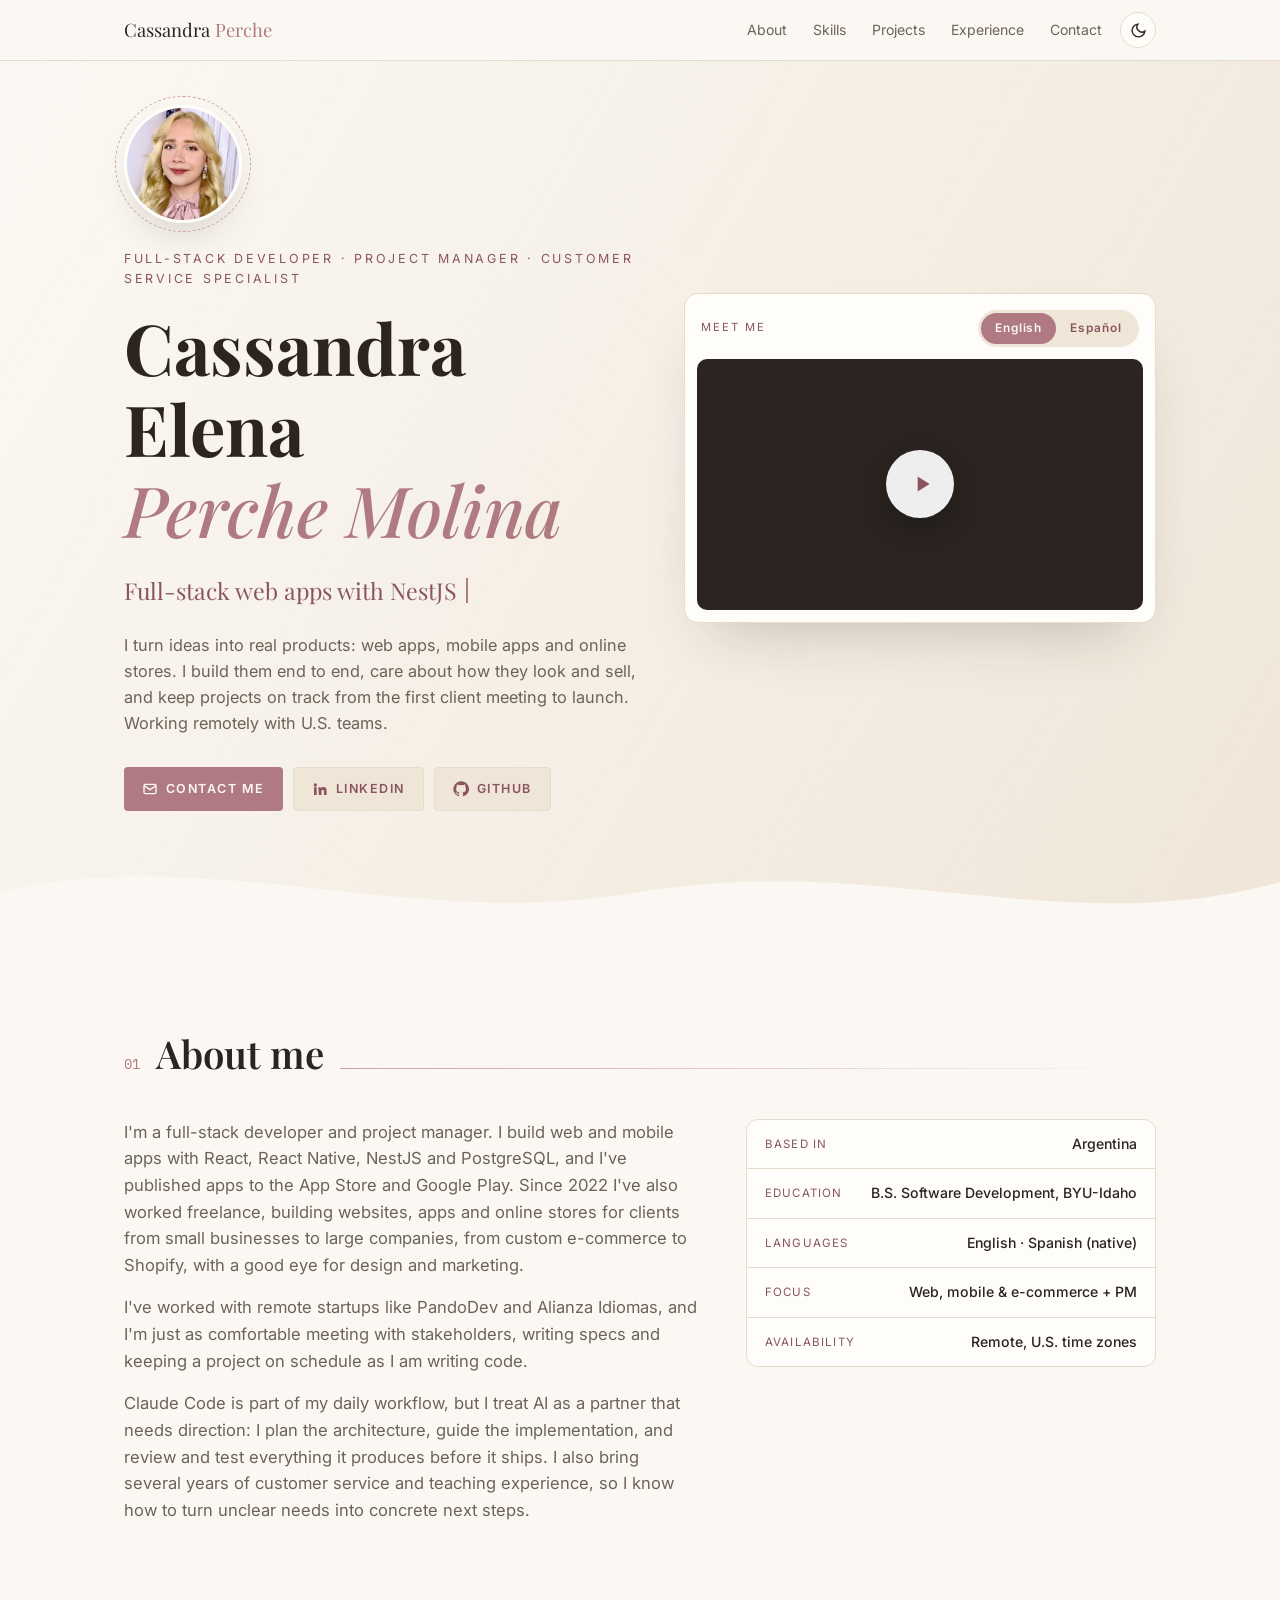
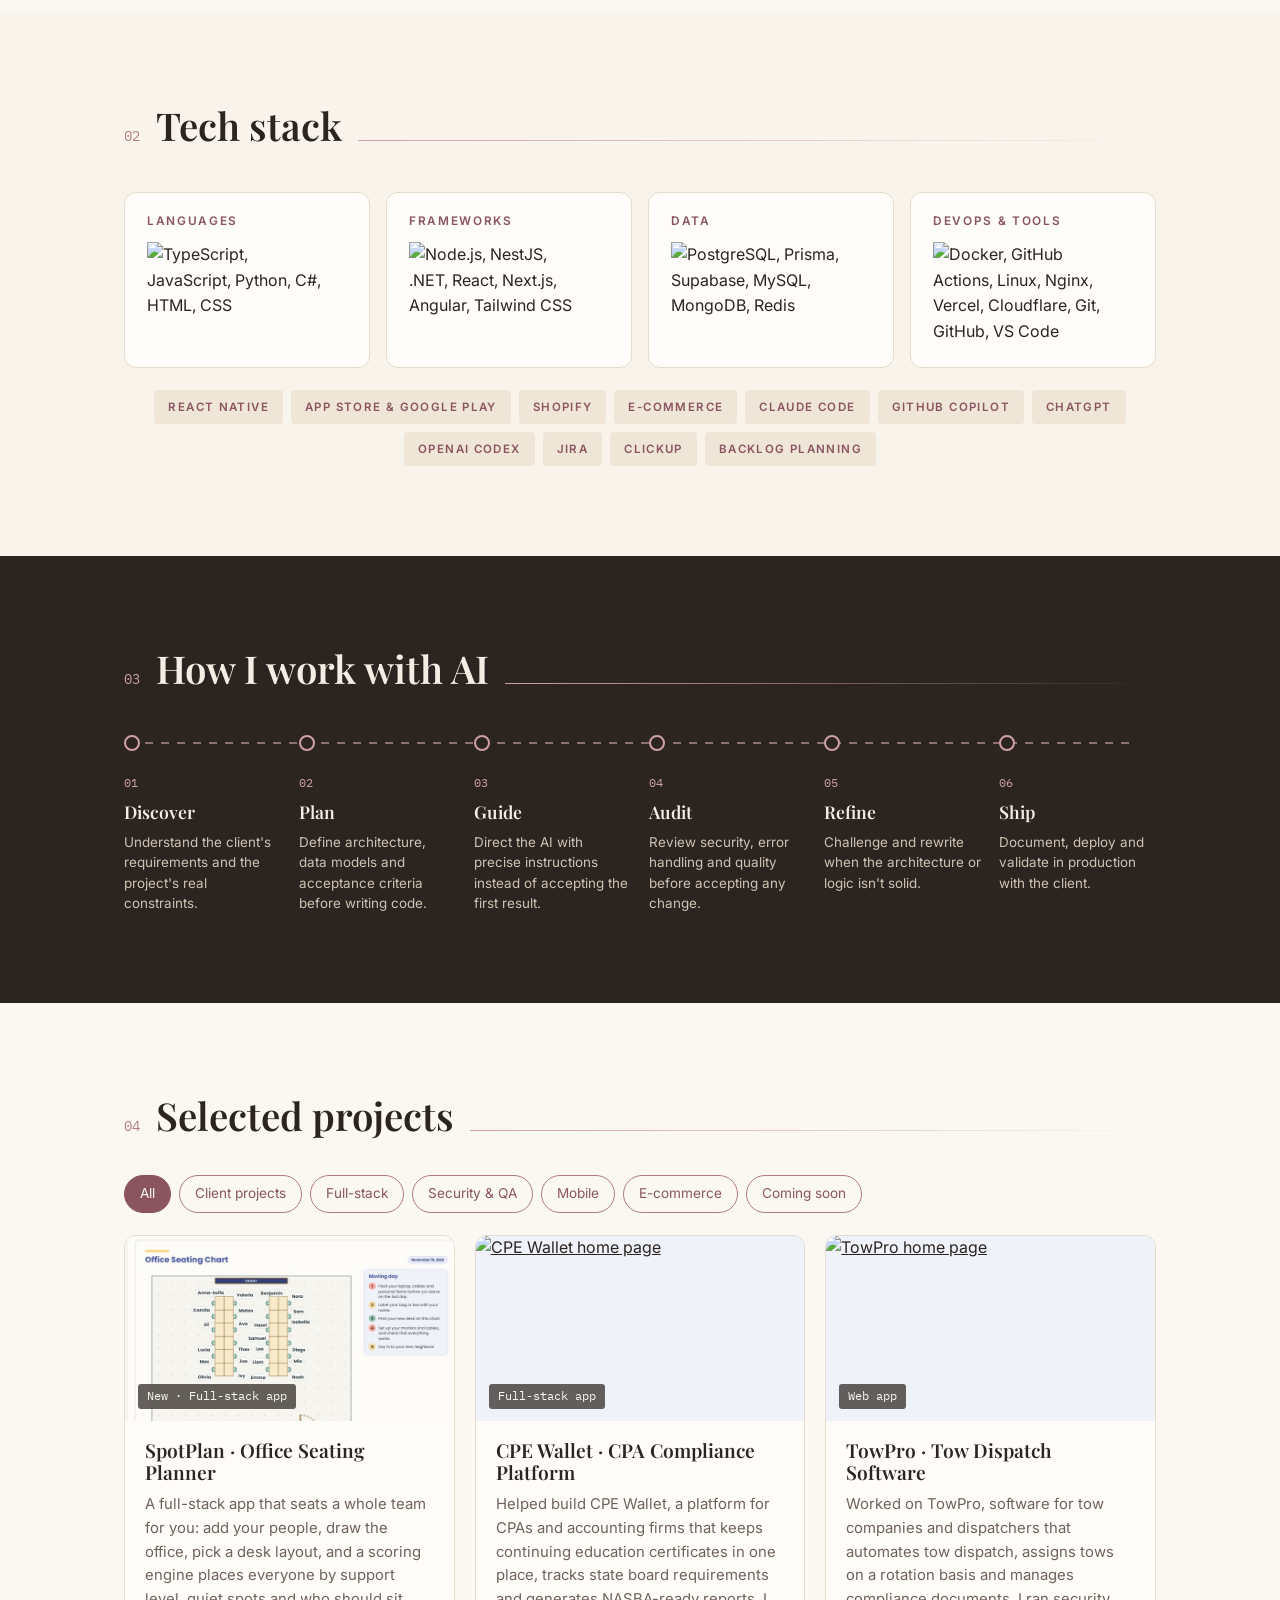
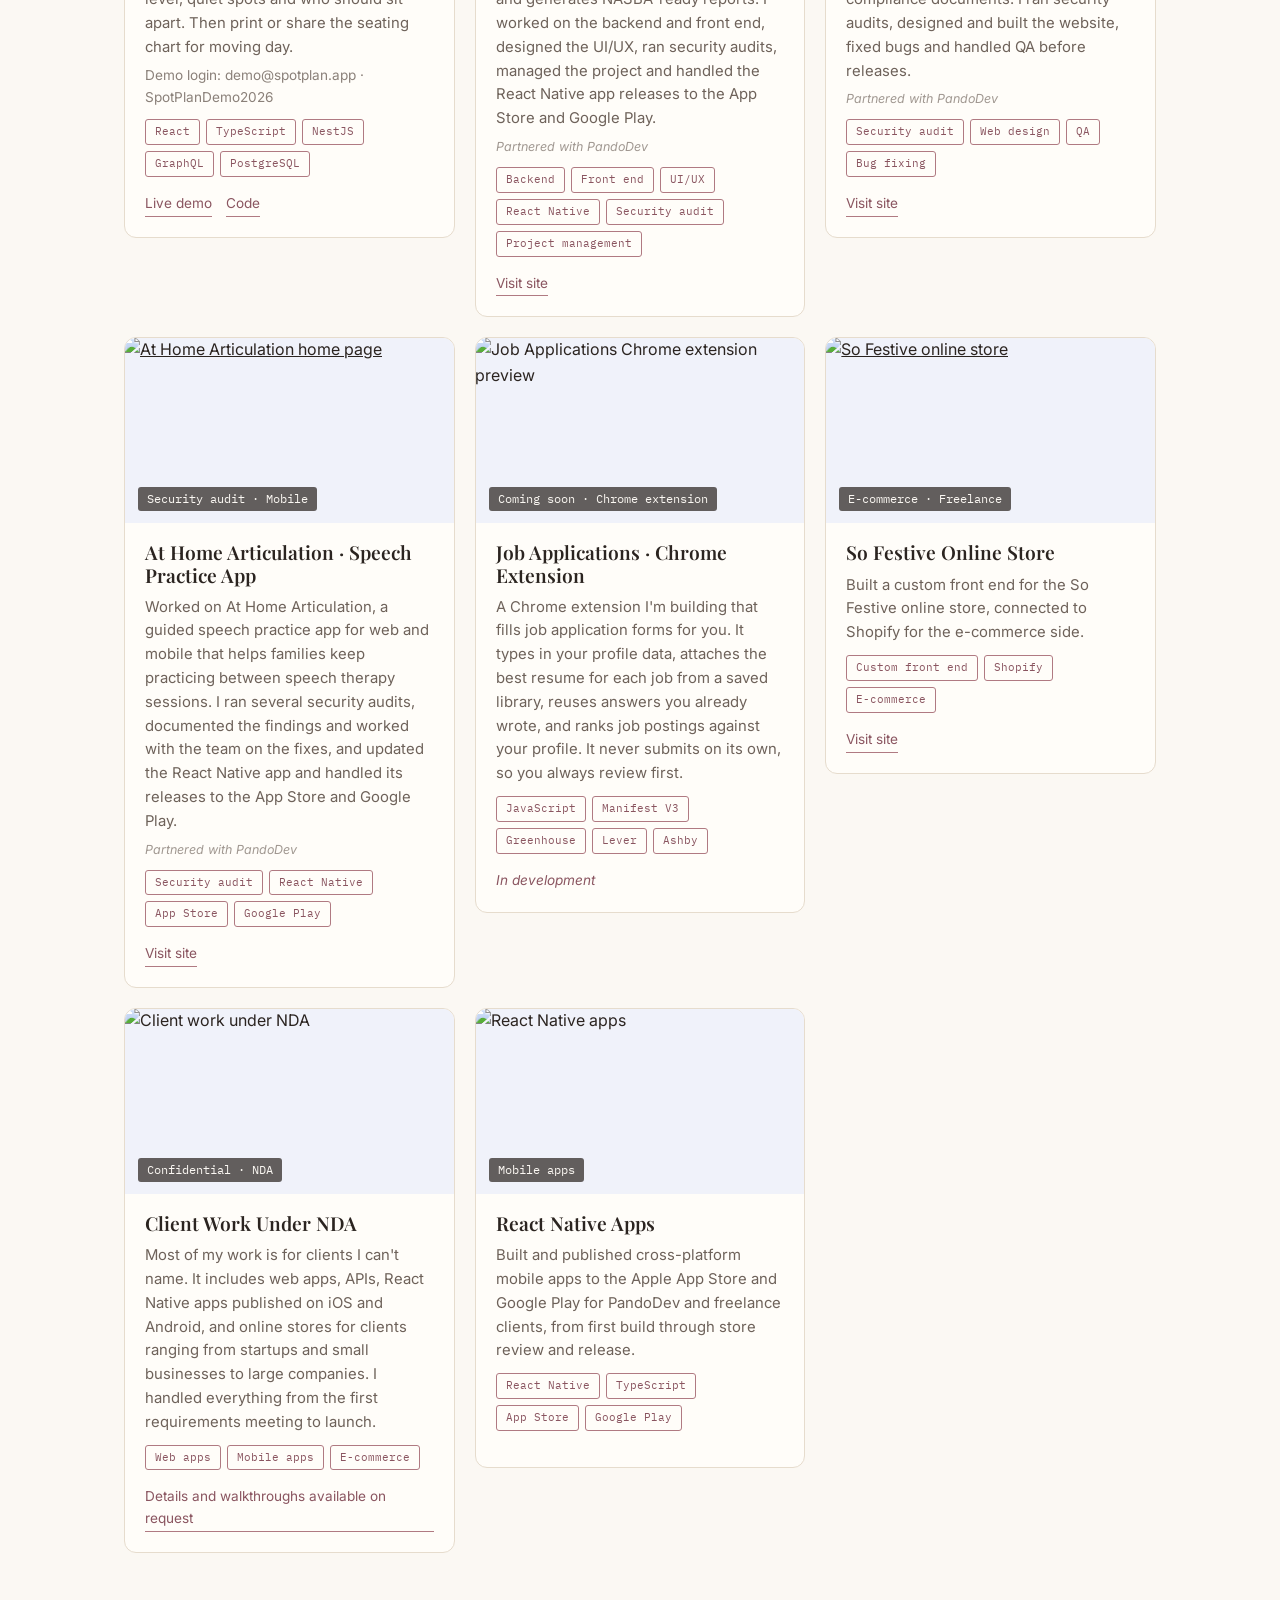
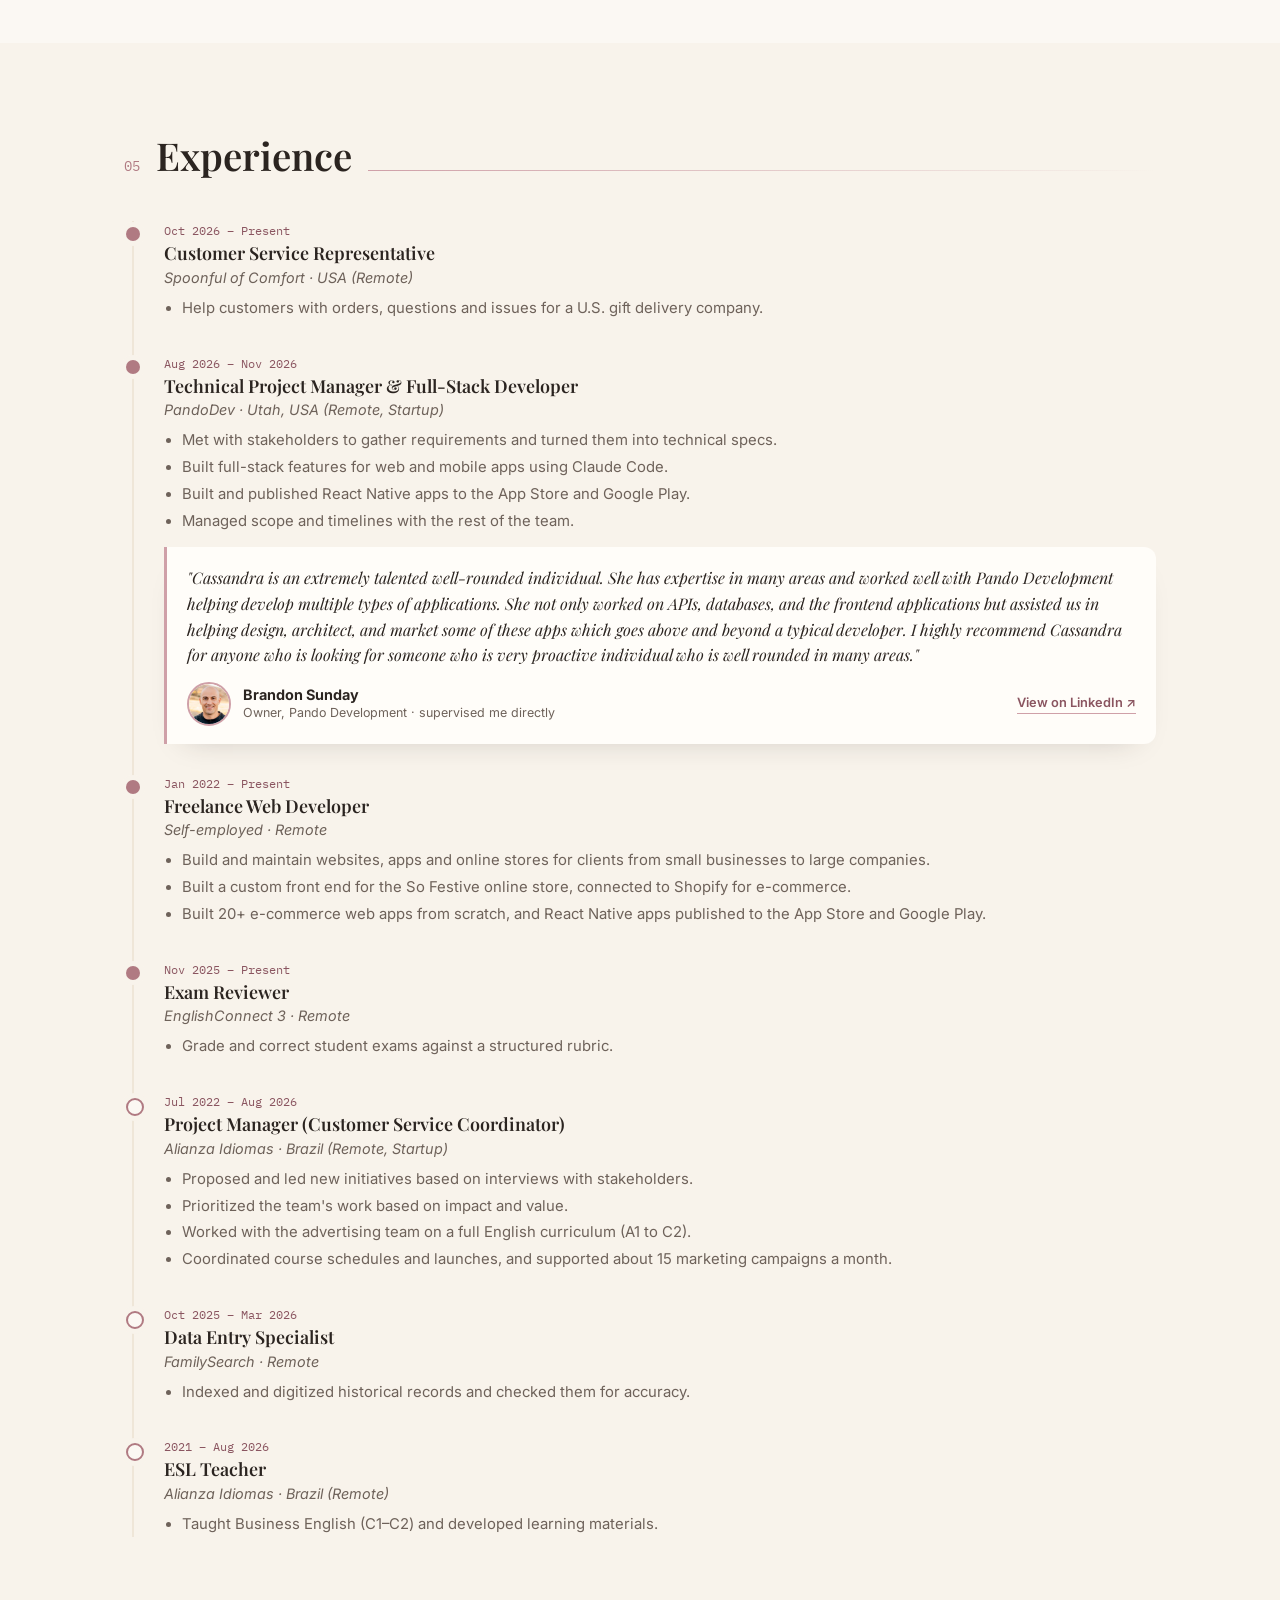
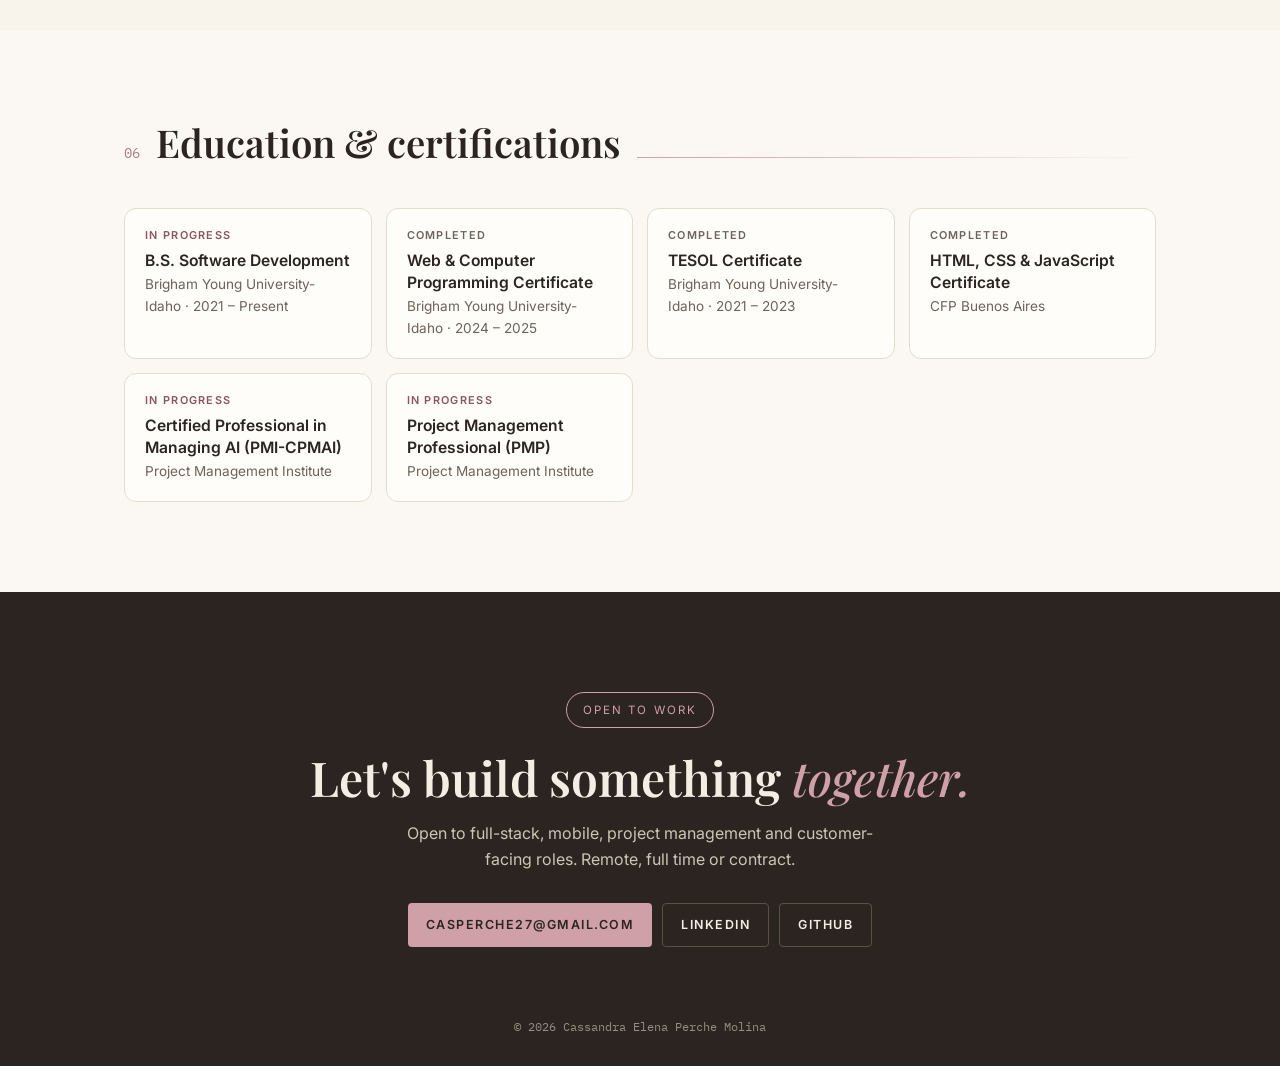
==== commit f4ed1674: "Add files via upload" ====
--- a/index.html
+++ b/index.html
@@ -186,7 +186,7 @@
 
   /* Projects */
   .projects{display:grid; grid-template-columns:repeat(auto-fit,minmax(300px,1fr)); gap:20px;}
-  .project{padding:0; overflow:hidden; display:flex; flex-direction:column; transition:transform .25s, box-shadow .25s;}
+  .project{padding:0; overflow:hidden; display:flex; align-self:start; flex-direction:column; transition:transform .25s, box-shadow .25s;}
   .project:hover{transform:translateY(-4px); box-shadow:0 20px 40px -24px var(--shadow);}
   .project .top{height:110px; background:linear-gradient(135deg, var(--blush) 0%, var(--gold) 120%); position:relative; display:flex; align-items:flex-end; padding:16px 20px;}
   .project .top .id{font-family:'IBM Plex Mono',monospace; font-size:0.75rem; color:#FBF8F3; background:rgba(43,36,32,.55); padding:3px 9px; border-radius:3px;}
@@ -251,6 +251,15 @@
     *{animation:none !important; transition:none !important;}
     .reveal{opacity:1; transform:none;}
   }
+.project .shot{position:relative}
+.project .shot .id{position:absolute;left:14px;bottom:12px;font-family:'IBM Plex Mono',monospace;font-size:0.72rem;color:#FBF8F3;background:rgba(43,36,32,.72);padding:3px 9px;border-radius:3px;backdrop-filter:blur(4px)}
+.project .shot img{transition:transform .5s}.project:hover .shot img{transform:scale(1.03)}
+.project .body{padding:18px 20px 20px;gap:10px}
+.project .soon{font-size:.85rem;color:var(--mauve-deep);font-style:italic}
+.pfilters{display:flex;flex-wrap:wrap;gap:8px;margin:-6px 0 22px}
+.pf{font:inherit;font-size:.85rem;padding:7px 15px;border-radius:20px;border:1px solid var(--mauve);background:transparent;color:var(--mauve-deep);cursor:pointer;transition:background .2s,color .2s}
+.pf:hover{background:rgba(138,85,96,.1)}.pf.on{background:var(--mauve-deep);color:#FBF8F3;border-color:var(--mauve-deep)}
+.project.hide{display:none}
 .project .demo-login{font-size:.85em;opacity:.8;margin-top:-.3em}
 .project .shot{display:block;margin:-1px -1px 0;border-radius:14px 14px 0 0;overflow:hidden;aspect-ratio:16/9;background:#f0f2fa}.project .shot img{width:100%;height:100%;object-fit:cover;object-position:top}
 </style>
@@ -362,10 +371,10 @@
 <section id="projects">
   <div class="wrap">
     <div class="head"><span class="num">04</span><h2>Selected projects</h2><div class="rule"></div></div>
+    <div class="pfilters" role="tablist"><button type="button" class="pf on" data-f="all">All</button><button type="button" class="pf" data-f="client">Client projects</button><button type="button" class="pf" data-f="fullstack">Full-stack</button><button type="button" class="pf" data-f="security">Security & QA</button><button type="button" class="pf" data-f="mobile">Mobile</button><button type="button" class="pf" data-f="ecommerce">E-commerce</button><button type="button" class="pf" data-f="soon">Coming soon</button></div>
     <div class="projects reveal">
-      <article class="card project">
-        <a href="https://spotplan.onrender.com" target="_blank" rel="noopener" class="shot"><img src="img/spotplan.jpg" alt="SpotPlan seating chart" loading="lazy" /></a>
-        <div class="top"><span class="id">New · Full-stack app</span></div>
+      <article class="card project" data-cat="fullstack">
+        <a href="https://spotplan.onrender.com" target="_blank" rel="noopener" class="shot"><img src="img/spotplan.jpg" alt="SpotPlan seating chart" loading="lazy" /><span class="id">New · Full-stack app</span></a>
         <div class="body">
           <h3>SpotPlan · Office Seating Planner</h3>
           <p>A full-stack app that seats a whole team for you: add your people, draw the office, pick a desk layout, and a scoring engine places everyone by support level, quiet spots and who should sit apart. Then print or share the seating chart for moving day.</p>
@@ -377,32 +386,20 @@
           </div>
         </div>
       </article>
-      <article class="card project">
-        <div class="top"><span class="id">Security audit</span></div>
-        <div class="body">
-          <h3>At Home Articulation · Security Audits</h3>
-          <p>Ran several security audits on At Home Articulation, a guided speech practice app for web and iOS that helps people keep practicing between speech therapy sessions. I reviewed the app for vulnerabilities, documented the findings and worked with the team on the fixes.</p>
+      <article class="card project" data-cat="client fullstack mobile security">
+        <a href="https://cpewallet.com/" target="_blank" rel="noopener" class="shot"><img src="img/cpewallet.jpg" alt="CPE Wallet home page" loading="lazy" /><span class="id">Full-stack app</span></a>
+        <div class="body">
+          <h3>CPE Wallet · CPA Compliance Platform</h3>
+          <p>Helped build CPE Wallet, a platform for CPAs and accounting firms that keeps continuing education certificates in one place, tracks state board requirements and generates NASBA-ready reports. I worked on the backend and front end, designed the UI/UX, ran security audits, managed the project and handled the React Native app releases to the App Store and Google Play.</p>
           <p class="partner" style="font-size:0.78em;opacity:0.65;margin-top:-4px;font-style:italic;">Partnered with PandoDev</p>
-          <div class="tags"><span class="tag">Security audit</span><span class="tag">Web</span><span class="tag">iOS</span></div>
-          <div class="links">
-            <a href="https://athomearticulation.com/" target="_blank" rel="noopener">Visit site</a>
-          </div>
-        </div>
-      </article>
-      <article class="card project">
-        <div class="top"><span class="id">Full-stack app</span></div>
-        <div class="body">
-          <h3>CPE Wallet · CPA Compliance Platform</h3>
-          <p>Helped build CPE Wallet, a platform for CPAs and accounting firms that keeps continuing education certificates in one place, tracks state board requirements and generates NASBA-ready reports. I worked on the backend and front end, designed the UI/UX, ran security audits and managed the project.</p>
-          <p class="partner" style="font-size:0.78em;opacity:0.65;margin-top:-4px;font-style:italic;">Partnered with PandoDev</p>
-          <div class="tags"><span class="tag">Backend</span><span class="tag">Front end</span><span class="tag">UI/UX</span><span class="tag">Security audit</span><span class="tag">Project management</span></div>
+          <div class="tags"><span class="tag">Backend</span><span class="tag">Front end</span><span class="tag">UI/UX</span><span class="tag">React Native</span><span class="tag">Security audit</span><span class="tag">Project management</span></div>
           <div class="links">
             <a href="https://cpewallet.com/" target="_blank" rel="noopener">Visit site</a>
           </div>
         </div>
       </article>
-      <article class="card project">
-        <div class="top"><span class="id">Web app</span></div>
+      <article class="card project" data-cat="client security qa">
+        <a href="https://towpro.io/" target="_blank" rel="noopener" class="shot"><img src="img/towpro.jpg" alt="TowPro home page" loading="lazy" /><span class="id">Web app</span></a>
         <div class="body">
           <h3>TowPro · Tow Dispatch Software</h3>
           <p>Worked on TowPro, software for tow companies and dispatchers that automates tow dispatch, assigns tows on a rotation basis and manages compliance documents. I ran security audits, designed and built the website, fixed bugs and handled QA before releases.</p>
@@ -413,19 +410,42 @@
           </div>
         </div>
       </article>
-      <article class="card project">
-        <div class="top"><span class="id">E-commerce · Freelance</span></div>
+      <article class="card project" data-cat="client security mobile">
+        <a href="https://athomearticulation.com/" target="_blank" rel="noopener" class="shot"><img src="img/athome.jpg" alt="At Home Articulation home page" loading="lazy" /><span class="id">Security audit · Mobile</span></a>
+        <div class="body">
+          <h3>At Home Articulation · Speech Practice App</h3>
+          <p>Worked on At Home Articulation, a guided speech practice app for web and mobile that helps families keep practicing between speech therapy sessions. I ran several security audits, documented the findings and worked with the team on the fixes, and updated the React Native app and handled its releases to the App Store and Google Play.</p>
+          <p class="partner" style="font-size:0.78em;opacity:0.65;margin-top:-4px;font-style:italic;">Partnered with PandoDev</p>
+          <div class="tags"><span class="tag">Security audit</span><span class="tag">React Native</span><span class="tag">App Store</span><span class="tag">Google Play</span></div>
+          <div class="links">
+            <a href="https://athomearticulation.com/" target="_blank" rel="noopener">Visit site</a>
+          </div>
+        </div>
+      </article>
+      <article class="card project" data-cat="fullstack soon">
+        <div class="shot"><img src="img/jobapps.jpg" alt="Job Applications Chrome extension preview" loading="lazy" /><span class="id">Coming soon · Chrome extension</span></div>
+        <div class="body">
+          <h3>Job Applications · Chrome Extension</h3>
+          <p>A Chrome extension I'm building that fills job application forms for you. It types in your profile data, attaches the best resume for each job from a saved library, reuses answers you already wrote, and ranks job postings against your profile. It never submits on its own, so you always review first.</p>
+          <div class="tags"><span class="tag">JavaScript</span><span class="tag">Manifest V3</span><span class="tag">Greenhouse</span><span class="tag">Lever</span><span class="tag">Ashby</span></div>
+          <div class="links">
+            <span class="soon">In development</span>
+          </div>
+        </div>
+      </article>
+      <article class="card project" data-cat="ecommerce">
+        <a href="https://shop.sofestive.com" target="_blank" rel="noopener" class="shot"><img src="img/sofestive.jpg" alt="So Festive online store" loading="lazy" /><span class="id">E-commerce · Freelance</span></a>
         <div class="body">
           <h3>So Festive Online Store</h3>
           <p>Built a custom front end for the So Festive online store, connected to Shopify for the e-commerce side.</p>
           <div class="tags"><span class="tag">Custom front end</span><span class="tag">Shopify</span><span class="tag">E-commerce</span></div>
           <div class="links">
-            <a href="https://sofestive.com" target="_blank" rel="noopener">Visit site</a>
-          </div>
-        </div>
-      </article>
-      <article class="card project">
-        <div class="top"><span class="id">Confidential · NDA</span></div>
+            <a href="https://shop.sofestive.com" target="_blank" rel="noopener">Visit site</a>
+          </div>
+        </div>
+      </article>
+      <article class="card project" data-cat="client fullstack mobile ecommerce">
+        <div class="shot"><img src="img/nda.jpg" alt="Client work under NDA" loading="lazy" /><span class="id">Confidential · NDA</span></div>
         <div class="body">
           <h3>Client Work Under NDA</h3>
           <p>Most of my work is for clients I can't name. It includes web apps, APIs, React Native apps published on iOS and Android, and online stores for clients ranging from startups and small businesses to large companies. I handled everything from the first requirements meeting to launch.</p>
@@ -435,15 +455,17 @@
           </div>
         </div>
       </article>
-      <article class="card project">
-        <div class="top"><span class="id">Mobile apps</span></div>
+      <article class="card project" data-cat="mobile">
+        <div class="shot"><img src="img/mobile.jpg" alt="React Native apps" loading="lazy" /><span class="id">Mobile apps</span></div>
         <div class="body">
           <h3>React Native Apps</h3>
           <p>Built and published cross-platform mobile apps to the Apple App Store and Google Play for PandoDev and freelance clients, from first build through store review and release.</p>
           <div class="tags"><span class="tag">React Native</span><span class="tag">TypeScript</span><span class="tag">App Store</span><span class="tag">Google Play</span></div>
-        </div>
-      </article>
-      </div>
+          <div class="links">
+          </div>
+        </div>
+      </article>
+    </div>
   </div>
 </section>
 
@@ -614,7 +636,7 @@
   }
 
   // Language toggle (EN / ES)
-  const ES = {"Partnered with PandoDev": "En colaboración con PandoDev", "Security audit": "Auditoría de seguridad", "Web app": "App web", "Full-stack app": "App full-stack", "Web app · PandoDev": "App web · PandoDev", "Full-stack · PandoDev": "Full-stack · PandoDev", "CPE Wallet · CPA Compliance Platform": "CPE Wallet · Plataforma de cumplimiento para CPAs", "Helped build CPE Wallet, a platform for CPAs and accounting firms that keeps continuing education certificates in one place, tracks state board requirements and generates NASBA-ready reports. I worked on the backend and front end, designed the UI/UX, ran security audits and managed the project.": "Ayudé a construir CPE Wallet, una plataforma para contadores (CPAs) y estudios contables que reúne los certificados de educación continua en un solo lugar, sigue los requisitos de cada junta estatal y genera reportes listos para NASBA. Trabajé en el backend y el front end, diseñé la UI/UX, hice auditorías de seguridad y gestioné el proyecto.", "Backend": "Backend", "Front end": "Front end", "Project management": "Gestión de proyectos", "Client project · Web app": "Proyecto para cliente · App web", "TowPro · Tow Dispatch Software": "TowPro · Software de despacho de grúas", "Worked on TowPro, software for tow companies and dispatchers that automates tow dispatch, assigns tows on a rotation basis and manages compliance documents. I ran security audits, designed and built the website, fixed bugs and handled QA before releases.": "Trabajé en TowPro, un software para empresas de grúas y despachadores que automatiza el despacho, asigna los servicios por rotación y gestiona los documentos de cumplimiento. Hice auditorías de seguridad, diseñé y construí la web, corregí errores y me encargué del QA antes de cada lanzamiento.", "Web design": "Diseño web", "Bug fixing": "Corrección de errores", "Security · PandoDev": "Seguridad · PandoDev", "At Home Articulation · Security Audits": "At Home Articulation · Auditorías de seguridad", "Ran several security audits on At Home Articulation, a guided speech practice app for web and iOS that helps people keep practicing between speech therapy sessions. I reviewed the app for vulnerabilities, documented the findings and worked with the team on the fixes.": "Hice varias auditorías de seguridad en At Home Articulation, una app de práctica guiada del habla para web e iOS que ayuda a seguir practicando entre sesiones de terapia del habla. Revisé la app en busca de vulnerabilidades, documenté los hallazgos y trabajé con el equipo en las correcciones.", "Security audit": "Auditoría de seguridad", "About": "Sobre mí", "Skills": "Habilidades", "Projects": "Proyectos", "Experience": "Experiencia", "Contact": "Contacto", "Full-Stack Developer · Project Manager · Customer Service Specialist": "Desarrolladora Full-Stack · Project Manager · Especialista en Atención al Cliente", "I turn ideas into real products: web apps, mobile apps and online stores. I build them end to end, care about how they look and sell, and keep projects on track from the first client meeting to launch. Working remotely with U.S. teams.": "Convierto ideas en productos reales: apps web, apps móviles y tiendas online. Las construyo de principio a fin, cuido cómo se ven y cómo venden, y mantengo los proyectos en orden desde la primera reunión con el cliente hasta el lanzamiento. Trabajo de forma remota con equipos de EE. UU.", "Contact me": "Contáctame", "Meet me": "Conóceme", "About me": "Sobre mí", "I'm a full-stack developer and project manager. I build web and mobile apps with React, React Native, NestJS and PostgreSQL, and I've published apps to the App Store and Google Play. Since 2022 I've also worked freelance, building websites, apps and online stores for clients from small businesses to large companies, from custom e-commerce to Shopify, with a good eye for design and marketing.": "Soy desarrolladora full-stack y project manager. Construyo apps web y móviles con React, React Native, NestJS y PostgreSQL, y he publicado apps en el App Store y Google Play. Desde 2022 también trabajo como freelance, creando sitios web, apps y tiendas online para clientes desde pequeños negocios hasta grandes empresas, desde e-commerce a medida hasta Shopify, con buen ojo para el diseño y el marketing.", "I've worked with remote startups like PandoDev and Alianza Idiomas, and I'm just as comfortable meeting with stakeholders, writing specs and keeping a project on schedule as I am writing code.": "He trabajado con startups remotas como PandoDev y Alianza Idiomas, y me siento igual de cómoda reuniéndome con stakeholders, escribiendo especificaciones y manteniendo un proyecto a tiempo que escribiendo código.", "Claude Code is part of my daily workflow, but I treat AI as a partner that needs direction: I plan the architecture, guide the implementation, and review and test everything it produces before it ships. I also bring several years of customer service and teaching experience, so I know how to turn unclear needs into concrete next steps.": "Claude Code es parte de mi trabajo diario, pero trato la IA como una herramienta que necesita dirección: planifico la arquitectura, guío la implementación, y reviso y pruebo todo lo que produce antes de publicarlo. También tengo varios años de experiencia en atención al cliente y enseñanza, así que sé convertir necesidades poco claras en pasos concretos.", "Based in": "Ubicación", "Education": "Educación", "B.S. Software Development, BYU-Idaho": "Licenciatura en Desarrollo de Software, BYU-Idaho", "facts|Languages": "Idiomas", "Languages": "Lenguajes", "English · Spanish (native)": "Inglés · Español (nativo)", "Focus": "Enfoque", "Web, mobile & e-commerce + PM": "Web, móvil y e-commerce + PM", "Availability": "Disponibilidad", "Remote, U.S. time zones": "Remoto, horarios de EE. UU.", "Tech stack": "Tecnologías", "Data": "Datos", "DevOps & tools": "DevOps y herramientas", "App Store & Google Play": "App Store y Google Play", "Backlog planning": "Planificación de backlog", "How I work with AI": "Cómo trabajo con IA", "Discover": "Descubrir", "Plan": "Planificar", "Guide": "Guiar", "Audit": "Auditar", "Refine": "Refinar", "Ship": "Entregar", "Understand the client's requirements and the project's real constraints.": "Entender los requisitos del cliente y las limitaciones reales del proyecto.", "Define architecture, data models and acceptance criteria before writing code.": "Definir la arquitectura, los modelos de datos y los criterios de aceptación antes de escribir código.", "Direct the AI with precise instructions instead of accepting the first result.": "Dirigir la IA con instrucciones precisas en vez de aceptar el primer resultado.", "Review security, error handling and quality before accepting any change.": "Revisar seguridad, manejo de errores y calidad antes de aceptar cualquier cambio.", "Challenge and rewrite when the architecture or logic isn't solid.": "Cuestionar y reescribir cuando la arquitectura o la lógica no son sólidas.", "Document, deploy and validate in production with the client.": "Documentar, desplegar y validar en producción con el cliente.", "Selected projects": "Proyectos destacados", "New · Full-stack app": "Nuevo · App full-stack", "SpotPlan · Office Seating Planner": "SpotPlan · Planificador de escritorios", "A full-stack app that seats a whole team for you: add your people, draw the office, pick a desk layout, and a scoring engine places everyone by support level, quiet spots and who should sit apart. Then print or share the seating chart for moving day.": "Una app full-stack que decide dónde se sienta cada persona de un equipo: cargas a tu gente, dibujas la oficina, eliges un layout de escritorios y un motor de puntaje ubica a cada uno según el apoyo que necesita, quién busca un lugar tranquilo y quién debe sentarse separado. Después imprimes o compartes el plano para el día de la mudanza.", "Demo login: demo@spotplan.app · SpotPlanDemo2026": "Acceso demo: demo@spotplan.app · SpotPlanDemo2026", "Live demo": "Demo en vivo", "So Festive Online Store": "Tienda online So Festive", "Built a custom front end for the So Festive online store, connected to Shopify for the e-commerce side.": "Construí un front end a medida para la tienda online de So Festive, conectado a Shopify para la parte de e-commerce.", "Custom front end": "Front end a medida", "Visit site": "Ver sitio", "Confidential · NDA": "Confidencial · NDA", "Client Work Under NDA": "Trabajo para clientes bajo NDA", "Most of my work is for clients I can't name. It includes web apps, APIs, React Native apps published on iOS and Android, and online stores for clients ranging from startups and small businesses to large companies. I handled everything from the first requirements meeting to launch.": "La mayor parte de mi trabajo es para clientes que no puedo nombrar. Incluye apps web, APIs, apps en React Native publicadas en iOS y Android, y tiendas online para clientes desde startups y pequeños negocios hasta grandes empresas. Me encargué de todo, desde la primera reunión de requisitos hasta el lanzamiento.", "Web apps": "Apps web", "Mobile apps": "Apps móviles", "Details and walkthroughs available on request": "Detalles y demos disponibles a pedido", "React Native Apps": "Apps en React Native", "Built and published cross-platform mobile apps to the Apple App Store and Google Play for PandoDev and freelance clients, from first build through store review and release.": "Construí y publiqué apps móviles multiplataforma en el App Store y Google Play para PandoDev y clientes freelance, desde el primer build hasta la revisión y el lanzamiento en las tiendas.", "01 · Full-stack app": "01 · App full-stack", "MVC Web Application": "Aplicación web MVC", "A complete app built with Model-View-Controller architecture: models, controllers, routes and views, with AI as an assistant at every layer, reviewed and adjusted at each iteration.": "Una app completa con arquitectura Modelo-Vista-Controlador: modelos, controladores, rutas y vistas, con la IA como asistente en cada capa, revisada y ajustada en cada iteración.", "Live app": "App en vivo", "Code": "Código", "Walkthrough": "Recorrido", "REST Endpoint Design": "Diseño de endpoints REST", "Route definitions, data validation and error handling, auditing AI-generated code for sound security practices and consistency with the project's architecture.": "Definición de rutas, validación de datos y manejo de errores, auditando el código generado por IA para asegurar buenas prácticas de seguridad y coherencia con la arquitectura del proyecto.", "Validation": "Validación", "Live API": "API en vivo", "Explorer": "Explorador", "03 · AI-assisted dev": "03 · Desarrollo con IA", "AI Code Review Case Studies": "Casos de revisión de código con IA", "Real examples of guiding Claude Code and related tools: architecture decisions, quality review and deployment driven by independent judgment, with before and after comparisons.": "Ejemplos reales de cómo guío Claude Code y otras herramientas: decisiones de arquitectura, revisión de calidad y despliegue con criterio propio, con comparaciones de antes y después.", "Code review": "Revisión de código", "Deployment": "Despliegue", "Before / after": "Antes / después", "Oct 2026 – Present": "Oct 2026 – Actualidad", "Aug 2026 – Nov 2026": "Ago 2026 – Nov 2026", "Jan 2022 – Present": "Ene 2022 – Actualidad", "Nov 2025 – Present": "Nov 2025 – Actualidad", "Jul 2022 – Aug 2026": "Jul 2022 – Ago 2026", "2021 – Aug 2026": "2021 – Ago 2026", "Customer Service Representative": "Representante de Atención al Cliente", "Spoonful of Comfort · USA (Remote)": "Spoonful of Comfort · EE. UU. (Remoto)", "Help customers with orders, questions and issues for a U.S. gift delivery company.": "Ayudo a clientes con pedidos, consultas y problemas en una empresa de regalos a domicilio de EE. UU.", "Technical Project Manager & Full-Stack Developer": "Technical Project Manager y Desarrolladora Full-Stack", "PandoDev · Utah, USA (Remote, Startup)": "PandoDev · Utah, EE. UU. (Remoto, Startup)", "Met with stakeholders to gather requirements and turned them into technical specs.": "Me reunía con stakeholders para levantar requisitos y convertirlos en especificaciones técnicas.", "Built full-stack features for web and mobile apps using Claude Code.": "Construí funcionalidades full-stack para apps web y móviles usando Claude Code.", "Built and published React Native apps to the App Store and Google Play.": "Construí y publiqué apps en React Native en el App Store y Google Play.", "Managed scope and timelines with the rest of the team.": "Gestioné el alcance y los plazos con el resto del equipo.", "Owner, Pando Development · supervised me directly": "Dueño de Pando Development · fue mi supervisor directo", "View on LinkedIn ↗": "Ver en LinkedIn ↗", "Freelance Web Developer": "Desarrolladora Web Freelance", "Self-employed · Remote": "Independiente · Remoto", "Build and maintain websites, apps and online stores for clients from small businesses to large companies.": "Creo y mantengo sitios web, apps y tiendas online para clientes desde pequeños negocios hasta grandes empresas.", "Built a custom front end for the So Festive online store, connected to Shopify for e-commerce.": "Construí un front end a medida para la tienda online de So Festive, conectado a Shopify para el e-commerce.", "Built 20+ e-commerce web apps from scratch, and React Native apps published to the App Store and Google Play.": "Construí más de 20 web apps de e-commerce desde cero, y apps en React Native publicadas en el App Store y Google Play.", "Exam Reviewer": "Evaluadora de exámenes", "EnglishConnect 3 · Remote": "EnglishConnect 3 · Remoto", "Grade and correct student exams against a structured rubric.": "Califico y corrijo exámenes de estudiantes según una rúbrica estructurada.", "Project Manager (Customer Service Coordinator)": "Project Manager (Coordinadora de Atención al Cliente)", "Alianza Idiomas · Brazil (Remote, Startup)": "Alianza Idiomas · Brasil (Remoto, Startup)", "Proposed and led new initiatives based on interviews with stakeholders.": "Propuse y lideré nuevas iniciativas a partir de entrevistas con stakeholders.", "Prioritized the team's work based on impact and value.": "Prioricé el trabajo del equipo según impacto y valor.", "Worked with the advertising team on a full English curriculum (A1 to C2).": "Trabajé con el equipo de publicidad en un currículo completo de inglés (A1 a C2).", "Coordinated course schedules and launches, and supported about 15 marketing campaigns a month.": "Coordiné horarios y lanzamientos de cursos, y apoyé unas 15 campañas de marketing al mes.", "Data Entry Specialist": "Especialista en carga de datos", "FamilySearch · Remote": "FamilySearch · Remoto", "Indexed and digitized historical records and checked them for accuracy.": "Indexé y digitalicé registros históricos y verifiqué su exactitud.", "ESL Teacher": "Profesora de inglés (ESL)", "Alianza Idiomas · Brazil (Remote)": "Alianza Idiomas · Brasil (Remoto)", "Taught Business English (C1–C2) and developed learning materials.": "Enseñé inglés de negocios (C1–C2) y desarrollé materiales de aprendizaje.", "Education & certifications": "Educación y certificaciones", "In progress": "En curso", "Completed": "Completado", "B.S. Software Development": "Licenciatura en Desarrollo de Software", "Brigham Young University-Idaho · 2021 – Present": "Brigham Young University-Idaho · 2021 – Actualidad", "Web & Computer Programming Certificate": "Certificado en Programación Web y de Computadoras", "TESOL Certificate": "Certificado TESOL", "HTML, CSS & JavaScript Certificate": "Certificado en HTML, CSS y JavaScript", "Open to work": "Disponible para trabajar", "Let's build something": "Hagamos algo", "together.": "juntos.", "Open to full-stack, mobile, project management and customer-facing roles. Remote, full time or contract.": "Abierta a roles de full-stack, mobile, project management y atención al cliente. Remoto, tiempo completo o por contrato."};
+  const ES = {"Partnered with PandoDev": "En colaboración con PandoDev", "All": "Todos", "Client projects": "Proyectos para clientes", "Full-stack": "Full-stack", "Security & QA": "Seguridad y QA", "Mobile": "Móvil", "E-commerce": "E-commerce", "Coming soon": "Próximamente", "Security audit · Mobile": "Auditoría de seguridad · Móvil", "At Home Articulation · Speech Practice App": "At Home Articulation · App de práctica del habla", "Worked on At Home Articulation, a guided speech practice app for web and mobile that helps families keep practicing between speech therapy sessions. I ran several security audits, documented the findings and worked with the team on the fixes, and updated the React Native app and handled its releases to the App Store and Google Play.": "Trabajé en At Home Articulation, una app de práctica guiada del habla para web y móvil que ayuda a las familias a seguir practicando entre sesiones de terapia del habla. Hice varias auditorías de seguridad, documenté los hallazgos y trabajé con el equipo en las correcciones, y actualicé la app en React Native y me encargué de sus lanzamientos en el App Store y Google Play.", "Helped build CPE Wallet, a platform for CPAs and accounting firms that keeps continuing education certificates in one place, tracks state board requirements and generates NASBA-ready reports. I worked on the backend and front end, designed the UI/UX, ran security audits, managed the project and handled the React Native app releases to the App Store and Google Play.": "Ayudé a construir CPE Wallet, una plataforma para contadores (CPAs) y estudios contables que reúne los certificados de educación continua en un solo lugar, sigue los requisitos de cada junta estatal y genera reportes listos para NASBA. Trabajé en el backend y el front end, diseñé la UI/UX, hice auditorías de seguridad, gestioné el proyecto y me encargué de los lanzamientos de la app en React Native en el App Store y Google Play.", "Coming soon · Chrome extension": "Próximamente · Extensión de Chrome", "Job Applications · Chrome Extension": "Job Applications · Extensión de Chrome", "A Chrome extension I'm building that fills job application forms for you. It types in your profile data, attaches the best resume for each job from a saved library, reuses answers you already wrote, and ranks job postings against your profile. It never submits on its own, so you always review first.": "Una extensión de Chrome que estoy construyendo para completar formularios de postulación por vos. Escribe los datos de tu perfil, adjunta el mejor CV para cada puesto desde una biblioteca guardada, reutiliza respuestas que ya escribiste y ordena las ofertas según tu perfil. Nunca envía la postulación sola, así que siempre revisás antes.", "In development": "En desarrollo", "Partnered with PandoDev": "En colaboración con PandoDev", "Security audit": "Auditoría de seguridad", "Web app": "App web", "Full-stack app": "App full-stack", "Web app · PandoDev": "App web · PandoDev", "Full-stack · PandoDev": "Full-stack · PandoDev", "CPE Wallet · CPA Compliance Platform": "CPE Wallet · Plataforma de cumplimiento para CPAs", "Helped build CPE Wallet, a platform for CPAs and accounting firms that keeps continuing education certificates in one place, tracks state board requirements and generates NASBA-ready reports. I worked on the backend and front end, designed the UI/UX, ran security audits and managed the project.": "Ayudé a construir CPE Wallet, una plataforma para contadores (CPAs) y estudios contables que reúne los certificados de educación continua en un solo lugar, sigue los requisitos de cada junta estatal y genera reportes listos para NASBA. Trabajé en el backend y el front end, diseñé la UI/UX, hice auditorías de seguridad y gestioné el proyecto.", "Backend": "Backend", "Front end": "Front end", "Project management": "Gestión de proyectos", "Client project · Web app": "Proyecto para cliente · App web", "TowPro · Tow Dispatch Software": "TowPro · Software de despacho de grúas", "Worked on TowPro, software for tow companies and dispatchers that automates tow dispatch, assigns tows on a rotation basis and manages compliance documents. I ran security audits, designed and built the website, fixed bugs and handled QA before releases.": "Trabajé en TowPro, un software para empresas de grúas y despachadores que automatiza el despacho, asigna los servicios por rotación y gestiona los documentos de cumplimiento. Hice auditorías de seguridad, diseñé y construí la web, corregí errores y me encargué del QA antes de cada lanzamiento.", "Web design": "Diseño web", "Bug fixing": "Corrección de errores", "Security · PandoDev": "Seguridad · PandoDev", "At Home Articulation · Security Audits": "At Home Articulation · Auditorías de seguridad", "Ran several security audits on At Home Articulation, a guided speech practice app for web and iOS that helps people keep practicing between speech therapy sessions. I reviewed the app for vulnerabilities, documented the findings and worked with the team on the fixes.": "Hice varias auditorías de seguridad en At Home Articulation, una app de práctica guiada del habla para web e iOS que ayuda a seguir practicando entre sesiones de terapia del habla. Revisé la app en busca de vulnerabilidades, documenté los hallazgos y trabajé con el equipo en las correcciones.", "Security audit": "Auditoría de seguridad", "About": "Sobre mí", "Skills": "Habilidades", "Projects": "Proyectos", "Experience": "Experiencia", "Contact": "Contacto", "Full-Stack Developer · Project Manager · Customer Service Specialist": "Desarrolladora Full-Stack · Project Manager · Especialista en Atención al Cliente", "I turn ideas into real products: web apps, mobile apps and online stores. I build them end to end, care about how they look and sell, and keep projects on track from the first client meeting to launch. Working remotely with U.S. teams.": "Convierto ideas en productos reales: apps web, apps móviles y tiendas online. Las construyo de principio a fin, cuido cómo se ven y cómo venden, y mantengo los proyectos en orden desde la primera reunión con el cliente hasta el lanzamiento. Trabajo de forma remota con equipos de EE. UU.", "Contact me": "Contáctame", "Meet me": "Conóceme", "About me": "Sobre mí", "I'm a full-stack developer and project manager. I build web and mobile apps with React, React Native, NestJS and PostgreSQL, and I've published apps to the App Store and Google Play. Since 2022 I've also worked freelance, building websites, apps and online stores for clients from small businesses to large companies, from custom e-commerce to Shopify, with a good eye for design and marketing.": "Soy desarrolladora full-stack y project manager. Construyo apps web y móviles con React, React Native, NestJS y PostgreSQL, y he publicado apps en el App Store y Google Play. Desde 2022 también trabajo como freelance, creando sitios web, apps y tiendas online para clientes desde pequeños negocios hasta grandes empresas, desde e-commerce a medida hasta Shopify, con buen ojo para el diseño y el marketing.", "I've worked with remote startups like PandoDev and Alianza Idiomas, and I'm just as comfortable meeting with stakeholders, writing specs and keeping a project on schedule as I am writing code.": "He trabajado con startups remotas como PandoDev y Alianza Idiomas, y me siento igual de cómoda reuniéndome con stakeholders, escribiendo especificaciones y manteniendo un proyecto a tiempo que escribiendo código.", "Claude Code is part of my daily workflow, but I treat AI as a partner that needs direction: I plan the architecture, guide the implementation, and review and test everything it produces before it ships. I also bring several years of customer service and teaching experience, so I know how to turn unclear needs into concrete next steps.": "Claude Code es parte de mi trabajo diario, pero trato la IA como una herramienta que necesita dirección: planifico la arquitectura, guío la implementación, y reviso y pruebo todo lo que produce antes de publicarlo. También tengo varios años de experiencia en atención al cliente y enseñanza, así que sé convertir necesidades poco claras en pasos concretos.", "Based in": "Ubicación", "Education": "Educación", "B.S. Software Development, BYU-Idaho": "Licenciatura en Desarrollo de Software, BYU-Idaho", "facts|Languages": "Idiomas", "Languages": "Lenguajes", "English · Spanish (native)": "Inglés · Español (nativo)", "Focus": "Enfoque", "Web, mobile & e-commerce + PM": "Web, móvil y e-commerce + PM", "Availability": "Disponibilidad", "Remote, U.S. time zones": "Remoto, horarios de EE. UU.", "Tech stack": "Tecnologías", "Data": "Datos", "DevOps & tools": "DevOps y herramientas", "App Store & Google Play": "App Store y Google Play", "Backlog planning": "Planificación de backlog", "How I work with AI": "Cómo trabajo con IA", "Discover": "Descubrir", "Plan": "Planificar", "Guide": "Guiar", "Audit": "Auditar", "Refine": "Refinar", "Ship": "Entregar", "Understand the client's requirements and the project's real constraints.": "Entender los requisitos del cliente y las limitaciones reales del proyecto.", "Define architecture, data models and acceptance criteria before writing code.": "Definir la arquitectura, los modelos de datos y los criterios de aceptación antes de escribir código.", "Direct the AI with precise instructions instead of accepting the first result.": "Dirigir la IA con instrucciones precisas en vez de aceptar el primer resultado.", "Review security, error handling and quality before accepting any change.": "Revisar seguridad, manejo de errores y calidad antes de aceptar cualquier cambio.", "Challenge and rewrite when the architecture or logic isn't solid.": "Cuestionar y reescribir cuando la arquitectura o la lógica no son sólidas.", "Document, deploy and validate in production with the client.": "Documentar, desplegar y validar en producción con el cliente.", "Selected projects": "Proyectos destacados", "New · Full-stack app": "Nuevo · App full-stack", "SpotPlan · Office Seating Planner": "SpotPlan · Planificador de escritorios", "A full-stack app that seats a whole team for you: add your people, draw the office, pick a desk layout, and a scoring engine places everyone by support level, quiet spots and who should sit apart. Then print or share the seating chart for moving day.": "Una app full-stack que decide dónde se sienta cada persona de un equipo: cargas a tu gente, dibujas la oficina, eliges un layout de escritorios y un motor de puntaje ubica a cada uno según el apoyo que necesita, quién busca un lugar tranquilo y quién debe sentarse separado. Después imprimes o compartes el plano para el día de la mudanza.", "Demo login: demo@spotplan.app · SpotPlanDemo2026": "Acceso demo: demo@spotplan.app · SpotPlanDemo2026", "Live demo": "Demo en vivo", "So Festive Online Store": "Tienda online So Festive", "Built a custom front end for the So Festive online store, connected to Shopify for the e-commerce side.": "Construí un front end a medida para la tienda online de So Festive, conectado a Shopify para la parte de e-commerce.", "Custom front end": "Front end a medida", "Visit site": "Ver sitio", "Confidential · NDA": "Confidencial · NDA", "Client Work Under NDA": "Trabajo para clientes bajo NDA", "Most of my work is for clients I can't name. It includes web apps, APIs, React Native apps published on iOS and Android, and online stores for clients ranging from startups and small businesses to large companies. I handled everything from the first requirements meeting to launch.": "La mayor parte de mi trabajo es para clientes que no puedo nombrar. Incluye apps web, APIs, apps en React Native publicadas en iOS y Android, y tiendas online para clientes desde startups y pequeños negocios hasta grandes empresas. Me encargué de todo, desde la primera reunión de requisitos hasta el lanzamiento.", "Web apps": "Apps web", "Mobile apps": "Apps móviles", "Details and walkthroughs available on request": "Detalles y demos disponibles a pedido", "React Native Apps": "Apps en React Native", "Built and published cross-platform mobile apps to the Apple App Store and Google Play for PandoDev and freelance clients, from first build through store review and release.": "Construí y publiqué apps móviles multiplataforma en el App Store y Google Play para PandoDev y clientes freelance, desde el primer build hasta la revisión y el lanzamiento en las tiendas.", "01 · Full-stack app": "01 · App full-stack", "MVC Web Application": "Aplicación web MVC", "A complete app built with Model-View-Controller architecture: models, controllers, routes and views, with AI as an assistant at every layer, reviewed and adjusted at each iteration.": "Una app completa con arquitectura Modelo-Vista-Controlador: modelos, controladores, rutas y vistas, con la IA como asistente en cada capa, revisada y ajustada en cada iteración.", "Live app": "App en vivo", "Code": "Código", "Walkthrough": "Recorrido", "REST Endpoint Design": "Diseño de endpoints REST", "Route definitions, data validation and error handling, auditing AI-generated code for sound security practices and consistency with the project's architecture.": "Definición de rutas, validación de datos y manejo de errores, auditando el código generado por IA para asegurar buenas prácticas de seguridad y coherencia con la arquitectura del proyecto.", "Validation": "Validación", "Live API": "API en vivo", "Explorer": "Explorador", "03 · AI-assisted dev": "03 · Desarrollo con IA", "AI Code Review Case Studies": "Casos de revisión de código con IA", "Real examples of guiding Claude Code and related tools: architecture decisions, quality review and deployment driven by independent judgment, with before and after comparisons.": "Ejemplos reales de cómo guío Claude Code y otras herramientas: decisiones de arquitectura, revisión de calidad y despliegue con criterio propio, con comparaciones de antes y después.", "Code review": "Revisión de código", "Deployment": "Despliegue", "Before / after": "Antes / después", "Oct 2026 – Present": "Oct 2026 – Actualidad", "Aug 2026 – Nov 2026": "Ago 2026 – Nov 2026", "Jan 2022 – Present": "Ene 2022 – Actualidad", "Nov 2025 – Present": "Nov 2025 – Actualidad", "Jul 2022 – Aug 2026": "Jul 2022 – Ago 2026", "2021 – Aug 2026": "2021 – Ago 2026", "Customer Service Representative": "Representante de Atención al Cliente", "Spoonful of Comfort · USA (Remote)": "Spoonful of Comfort · EE. UU. (Remoto)", "Help customers with orders, questions and issues for a U.S. gift delivery company.": "Ayudo a clientes con pedidos, consultas y problemas en una empresa de regalos a domicilio de EE. UU.", "Technical Project Manager & Full-Stack Developer": "Technical Project Manager y Desarrolladora Full-Stack", "PandoDev · Utah, USA (Remote, Startup)": "PandoDev · Utah, EE. UU. (Remoto, Startup)", "Met with stakeholders to gather requirements and turned them into technical specs.": "Me reunía con stakeholders para levantar requisitos y convertirlos en especificaciones técnicas.", "Built full-stack features for web and mobile apps using Claude Code.": "Construí funcionalidades full-stack para apps web y móviles usando Claude Code.", "Built and published React Native apps to the App Store and Google Play.": "Construí y publiqué apps en React Native en el App Store y Google Play.", "Managed scope and timelines with the rest of the team.": "Gestioné el alcance y los plazos con el resto del equipo.", "Owner, Pando Development · supervised me directly": "Dueño de Pando Development · fue mi supervisor directo", "View on LinkedIn ↗": "Ver en LinkedIn ↗", "Freelance Web Developer": "Desarrolladora Web Freelance", "Self-employed · Remote": "Independiente · Remoto", "Build and maintain websites, apps and online stores for clients from small businesses to large companies.": "Creo y mantengo sitios web, apps y tiendas online para clientes desde pequeños negocios hasta grandes empresas.", "Built a custom front end for the So Festive online store, connected to Shopify for e-commerce.": "Construí un front end a medida para la tienda online de So Festive, conectado a Shopify para el e-commerce.", "Built 20+ e-commerce web apps from scratch, and React Native apps published to the App Store and Google Play.": "Construí más de 20 web apps de e-commerce desde cero, y apps en React Native publicadas en el App Store y Google Play.", "Exam Reviewer": "Evaluadora de exámenes", "EnglishConnect 3 · Remote": "EnglishConnect 3 · Remoto", "Grade and correct student exams against a structured rubric.": "Califico y corrijo exámenes de estudiantes según una rúbrica estructurada.", "Project Manager (Customer Service Coordinator)": "Project Manager (Coordinadora de Atención al Cliente)", "Alianza Idiomas · Brazil (Remote, Startup)": "Alianza Idiomas · Brasil (Remoto, Startup)", "Proposed and led new initiatives based on interviews with stakeholders.": "Propuse y lideré nuevas iniciativas a partir de entrevistas con stakeholders.", "Prioritized the team's work based on impact and value.": "Prioricé el trabajo del equipo según impacto y valor.", "Worked with the advertising team on a full English curriculum (A1 to C2).": "Trabajé con el equipo de publicidad en un currículo completo de inglés (A1 a C2).", "Coordinated course schedules and launches, and supported about 15 marketing campaigns a month.": "Coordiné horarios y lanzamientos de cursos, y apoyé unas 15 campañas de marketing al mes.", "Data Entry Specialist": "Especialista en carga de datos", "FamilySearch · Remote": "FamilySearch · Remoto", "Indexed and digitized historical records and checked them for accuracy.": "Indexé y digitalicé registros históricos y verifiqué su exactitud.", "ESL Teacher": "Profesora de inglés (ESL)", "Alianza Idiomas · Brazil (Remote)": "Alianza Idiomas · Brasil (Remoto)", "Taught Business English (C1–C2) and developed learning materials.": "Enseñé inglés de negocios (C1–C2) y desarrollé materiales de aprendizaje.", "Education & certifications": "Educación y certificaciones", "In progress": "En curso", "Completed": "Completado", "B.S. Software Development": "Licenciatura en Desarrollo de Software", "Brigham Young University-Idaho · 2021 – Present": "Brigham Young University-Idaho · 2021 – Actualidad", "Web & Computer Programming Certificate": "Certificado en Programación Web y de Computadoras", "TESOL Certificate": "Certificado TESOL", "HTML, CSS & JavaScript Certificate": "Certificado en HTML, CSS y JavaScript", "Open to work": "Disponible para trabajar", "Let's build something": "Hagamos algo", "together.": "juntos.", "Open to full-stack, mobile, project management and customer-facing roles. Remote, full time or contract.": "Abierta a roles de full-stack, mobile, project management y atención al cliente. Remoto, tiempo completo o por contrato."};
   const LINES_EN = lines.slice(), LINES_ES = ["Apps web full-stack con NestJS · React · PostgreSQL", "Apps móviles con React Native", "Tiendas online · Shopify · e-commerce", "De la reunión con el cliente al lanzamiento", "Bilingüe — inglés / español"];
   const textNodes = [];
   (function walk(n){
@@ -642,5 +664,16 @@
   try { startLang = localStorage.getItem('lang') || 'en'; } catch(e) {}
   if (startLang === 'es') setLang('es');
 </script>
+<script>
+document.querySelectorAll('.pf').forEach(function(b){b.addEventListener('click',function(){
+  var f=b.getAttribute('data-f');
+  document.querySelectorAll('.pf').forEach(function(x){x.classList.toggle('on',x===b)});
+  document.querySelectorAll('.projects .project').forEach(function(c){
+    var cats=(c.getAttribute('data-cat')||'').split(' ');
+    var show=f==='all'||cats.indexOf(f)>-1||(f==='security'&&cats.indexOf('qa')>-1);
+    c.classList.toggle('hide',!show);
+  });
+});});
+</script>
 </body>
 </html>
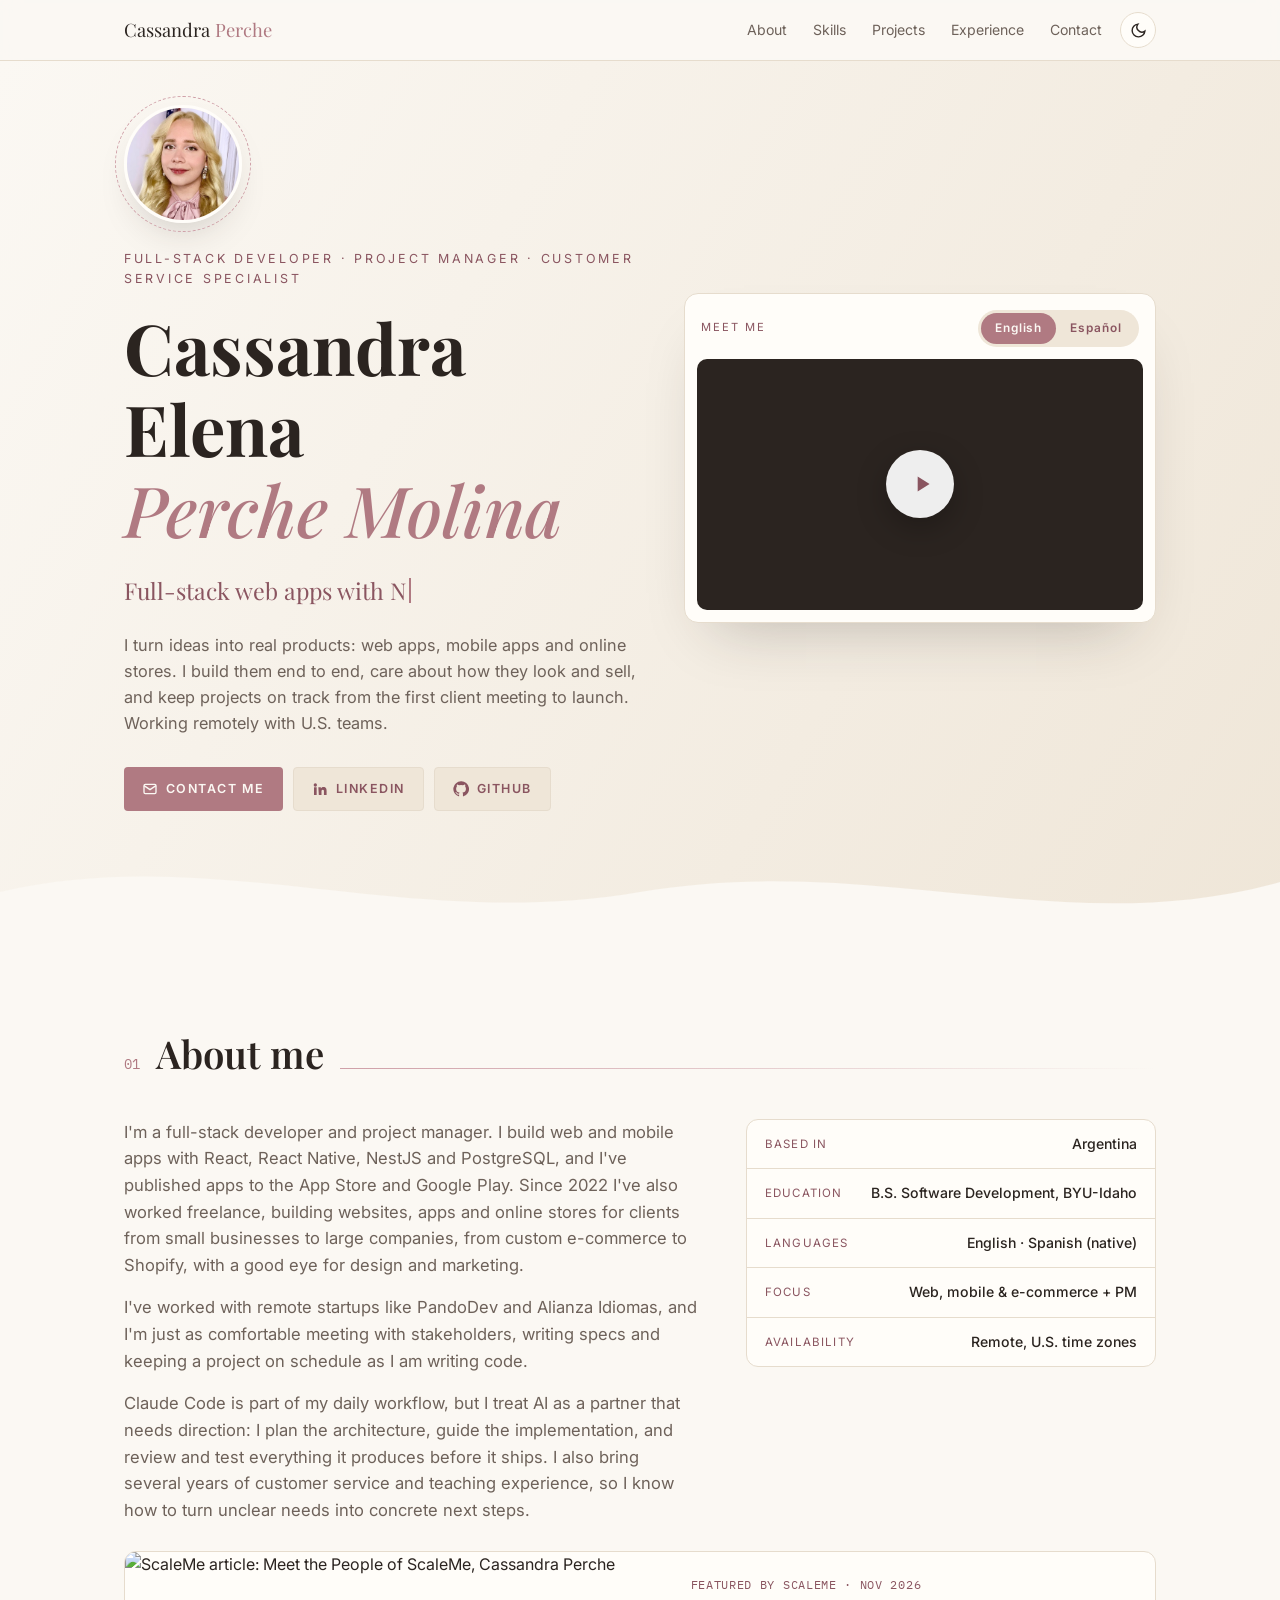
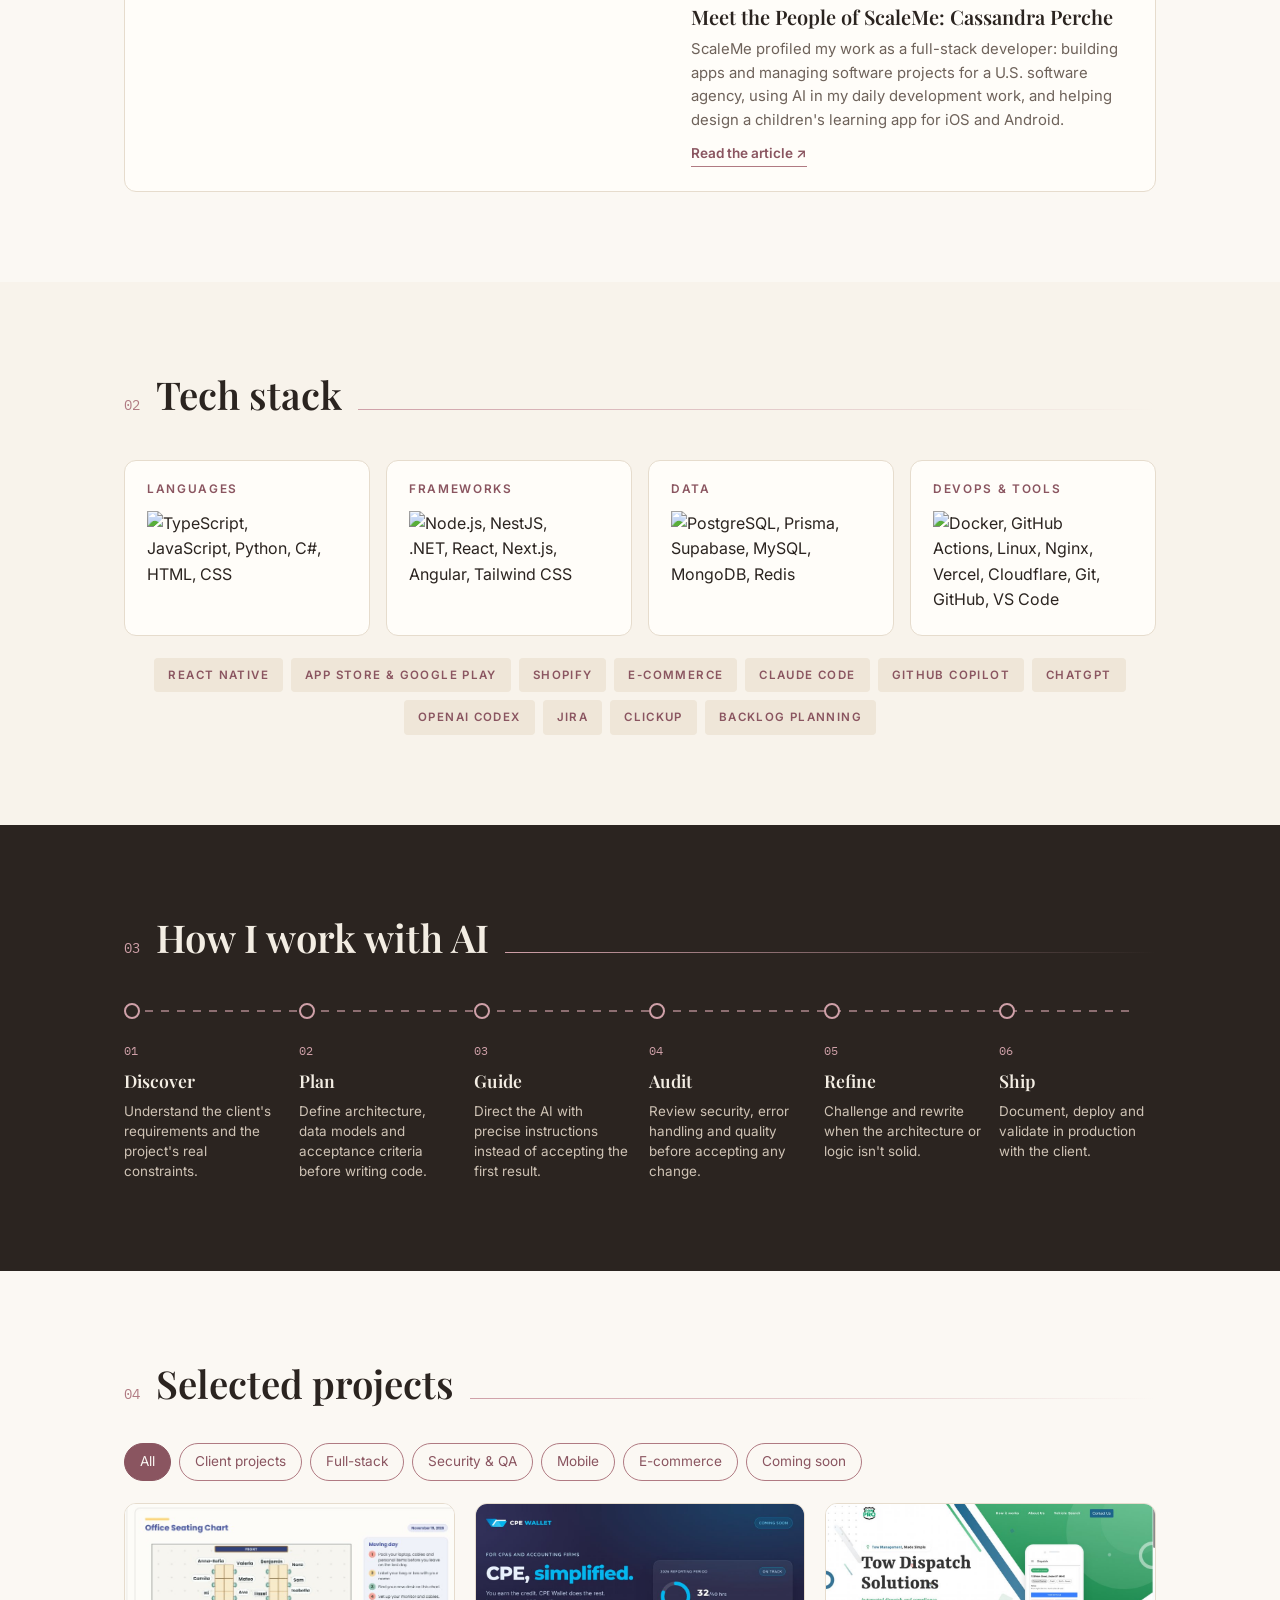
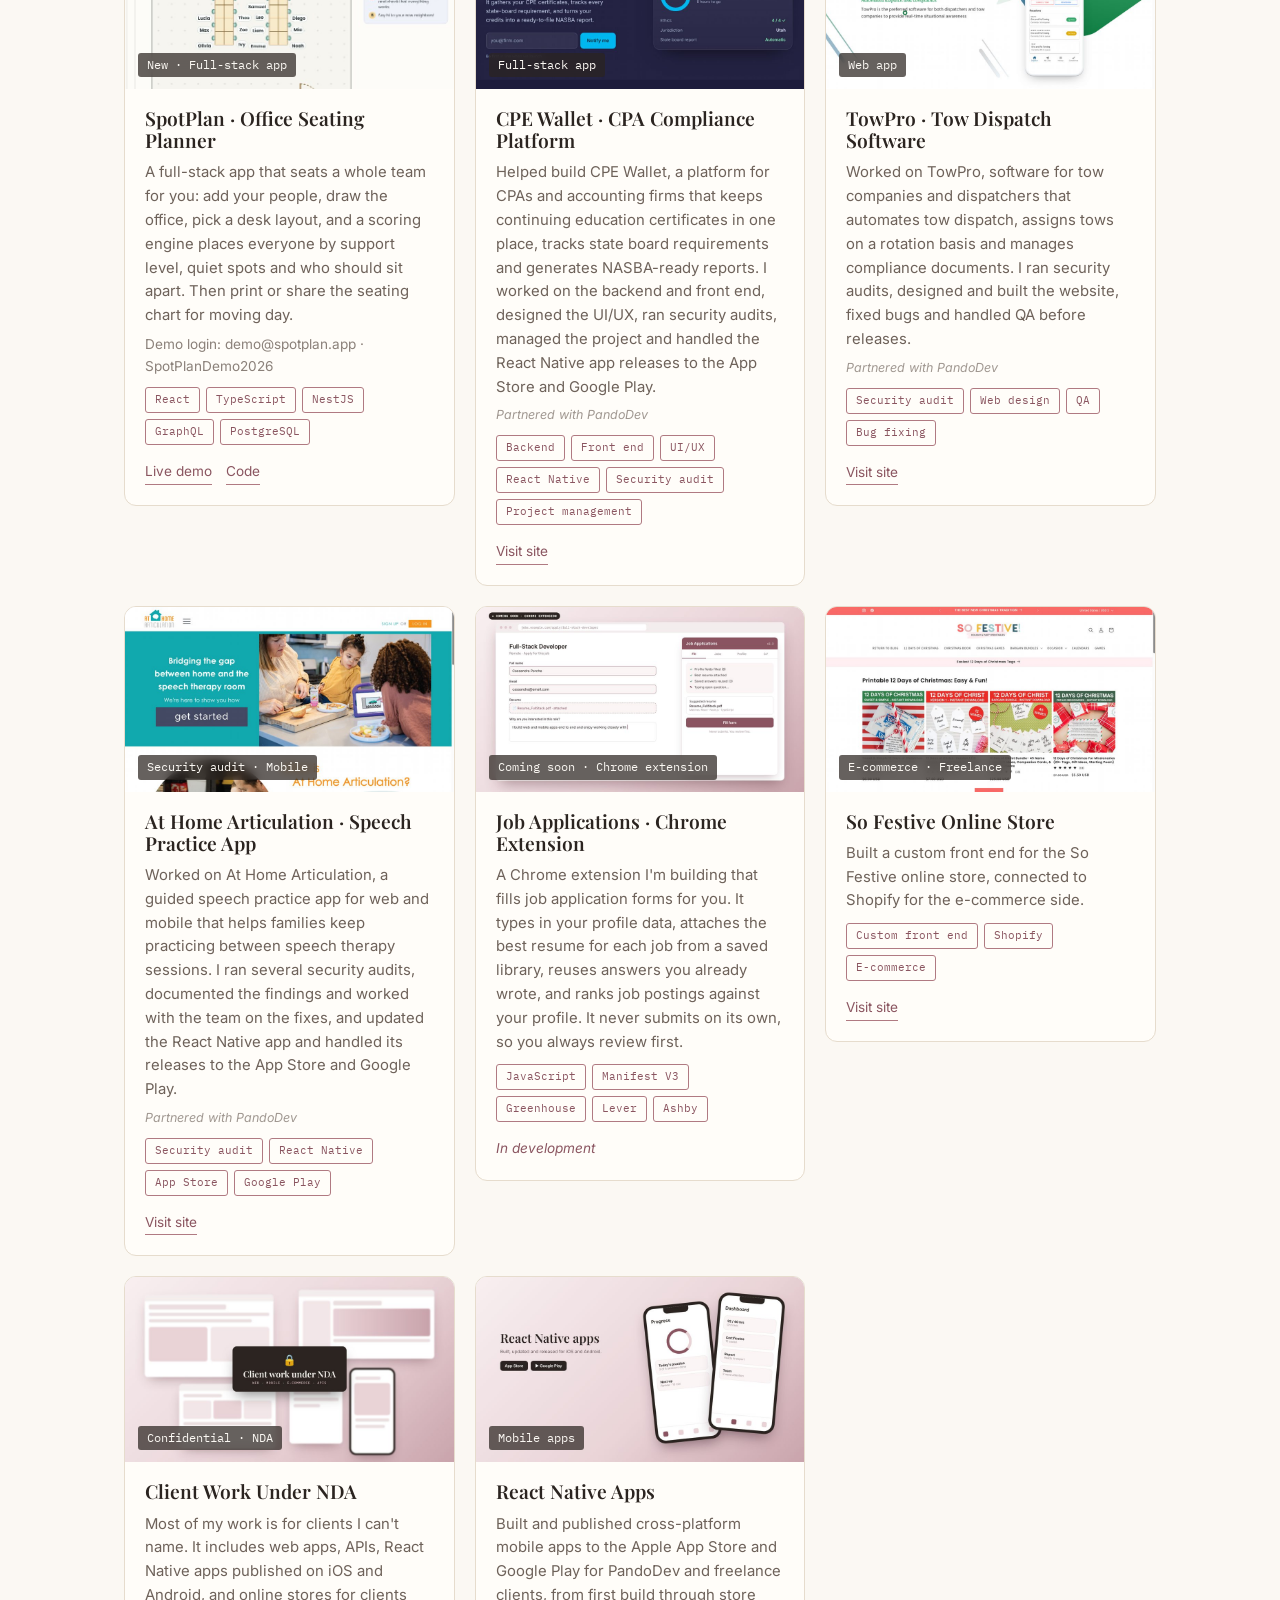
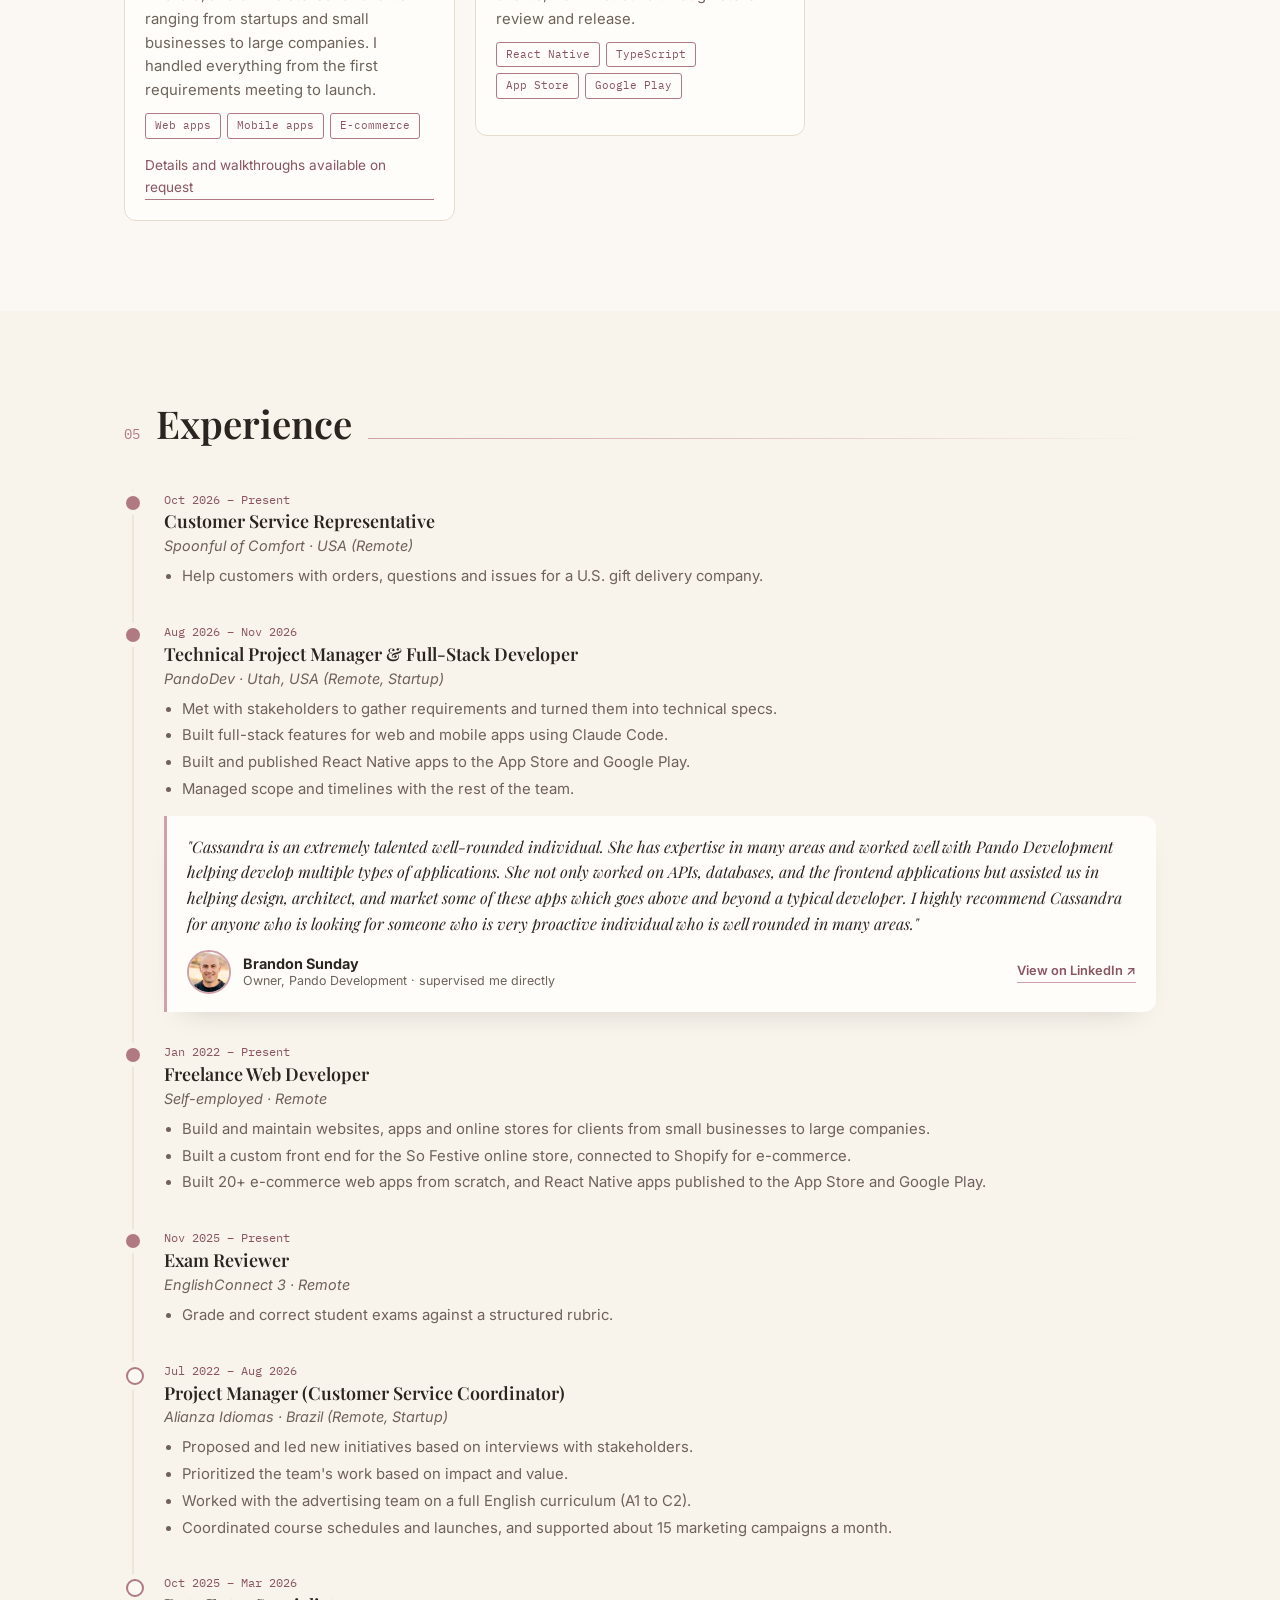
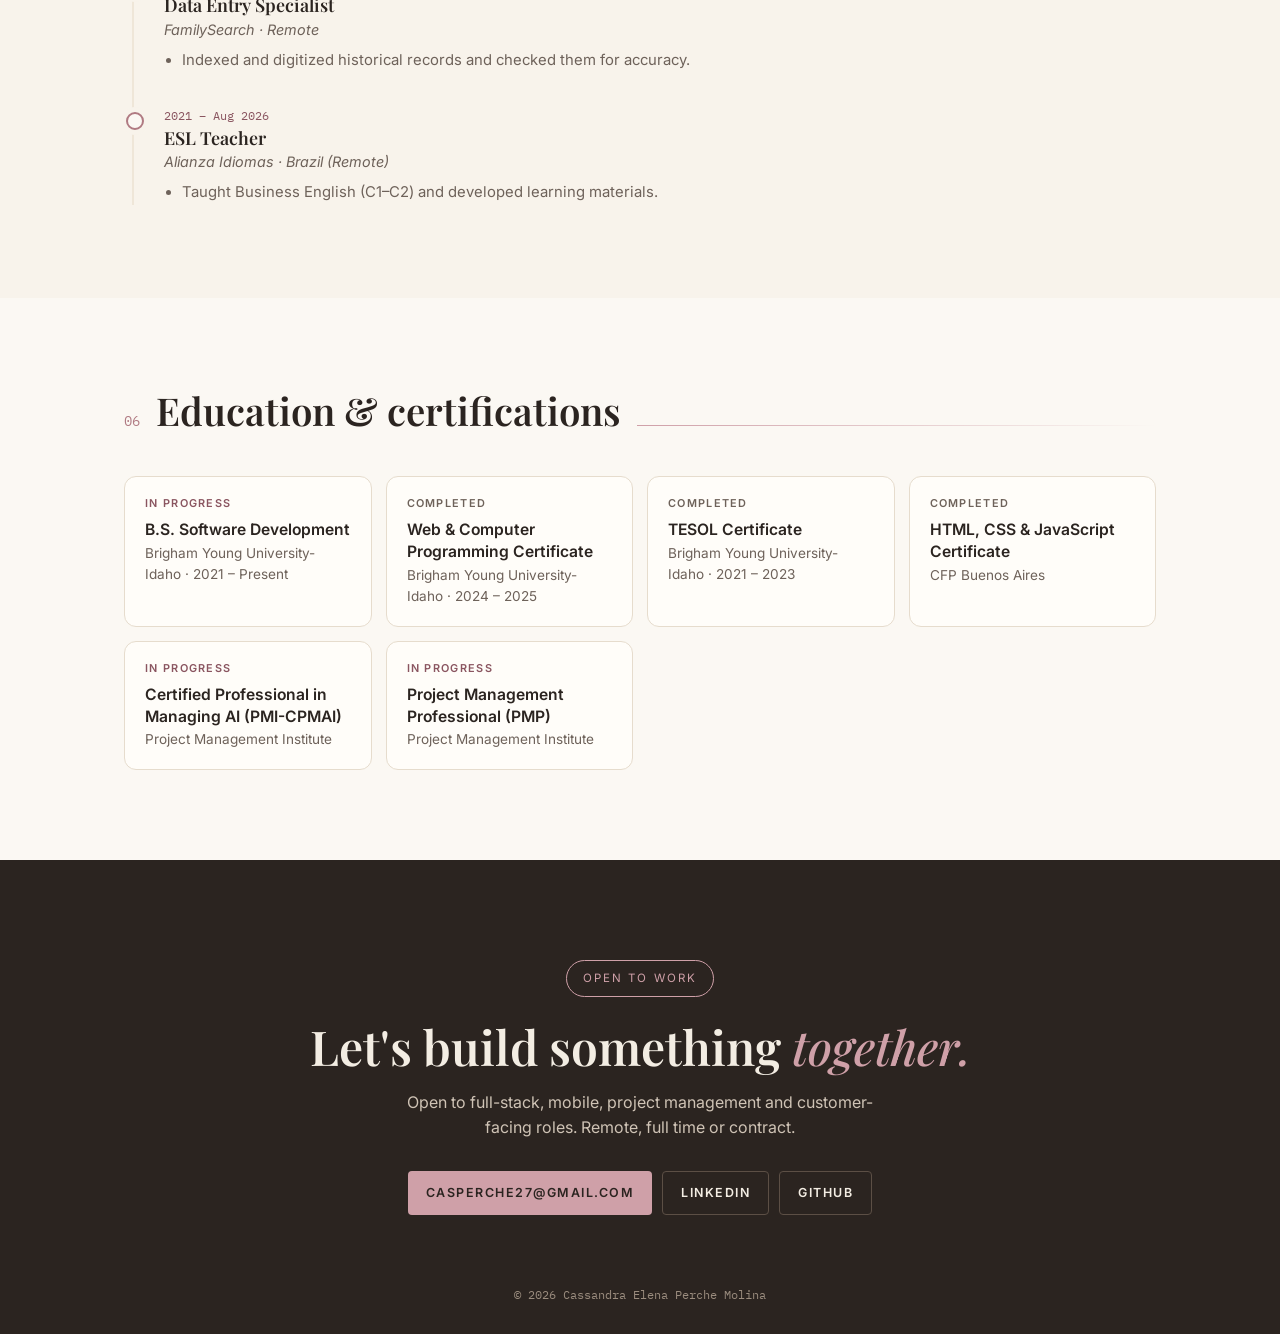
==== commit a8da759a: "Add files via upload" ====
--- a/index.html
+++ b/index.html
@@ -260,6 +260,14 @@
 .pf{font:inherit;font-size:.85rem;padding:7px 15px;border-radius:20px;border:1px solid var(--mauve);background:transparent;color:var(--mauve-deep);cursor:pointer;transition:background .2s,color .2s}
 .pf:hover{background:rgba(138,85,96,.1)}.pf.on{background:var(--mauve-deep);color:#FBF8F3;border-color:var(--mauve-deep)}
 .project.hide{display:none}
+.featured{display:grid;grid-template-columns:1.1fr 1fr;gap:0;padding:0;overflow:hidden;margin-top:28px;text-decoration:none;color:inherit;transition:transform .25s,box-shadow .25s}
+.featured:hover{transform:translateY(-3px);box-shadow:0 20px 40px -24px var(--shadow)}
+.featured .fimg{min-height:220px}.featured .fimg img{width:100%;height:100%;object-fit:cover;object-position:left center;display:block}
+.featured .ftxt{padding:24px 26px;display:flex;flex-direction:column;gap:10px;justify-content:center}
+.featured .flabel{font-family:'IBM Plex Mono',monospace;font-size:.72rem;letter-spacing:.06em;text-transform:uppercase;color:var(--mauve-deep)}
+.featured h3{font-size:1.25rem}.featured p{color:var(--muted);font-size:.93rem}
+.featured .fmore{font-size:.85rem;font-weight:600;color:var(--mauve-deep);border-bottom:1px solid var(--mauve);align-self:flex-start;padding-bottom:1px}
+@media (max-width:760px){.featured{grid-template-columns:1fr}}
 .project .demo-login{font-size:.85em;opacity:.8;margin-top:-.3em}
 .project .shot{display:block;margin:-1px -1px 0;border-radius:14px 14px 0 0;overflow:hidden;aspect-ratio:16/9;background:#f0f2fa}.project .shot img{width:100%;height:100%;object-fit:cover;object-position:top}
 </style>
@@ -335,6 +343,15 @@
         <div class="row"><span>Availability</span><span>Remote, U.S. time zones</span></div>
       </div>
     </div>
+    <a class="featured card reveal" href="https://scaleme.ai/meet-cassandra-bringing-ideas-to-life-through-technology/" target="_blank" rel="noopener">
+      <div class="fimg"><img src="img/scaleme-feature.jpg" alt="ScaleMe article: Meet the People of ScaleMe, Cassandra Perche" loading="lazy"></div>
+      <div class="ftxt">
+        <span class="flabel">Featured by ScaleMe · Nov 2026</span>
+        <h3>Meet the People of ScaleMe: Cassandra Perche</h3>
+        <p>ScaleMe profiled my work as a full-stack developer: building apps and managing software projects for a U.S. software agency, using AI in my daily development work, and helping design a children's learning app for iOS and Android.</p>
+        <span class="fmore">Read the article ↗</span>
+      </div>
+    </a>
   </div>
 </section>
 
@@ -636,7 +653,7 @@
   }
 
   // Language toggle (EN / ES)
-  const ES = {"Partnered with PandoDev": "En colaboración con PandoDev", "All": "Todos", "Client projects": "Proyectos para clientes", "Full-stack": "Full-stack", "Security & QA": "Seguridad y QA", "Mobile": "Móvil", "E-commerce": "E-commerce", "Coming soon": "Próximamente", "Security audit · Mobile": "Auditoría de seguridad · Móvil", "At Home Articulation · Speech Practice App": "At Home Articulation · App de práctica del habla", "Worked on At Home Articulation, a guided speech practice app for web and mobile that helps families keep practicing between speech therapy sessions. I ran several security audits, documented the findings and worked with the team on the fixes, and updated the React Native app and handled its releases to the App Store and Google Play.": "Trabajé en At Home Articulation, una app de práctica guiada del habla para web y móvil que ayuda a las familias a seguir practicando entre sesiones de terapia del habla. Hice varias auditorías de seguridad, documenté los hallazgos y trabajé con el equipo en las correcciones, y actualicé la app en React Native y me encargué de sus lanzamientos en el App Store y Google Play.", "Helped build CPE Wallet, a platform for CPAs and accounting firms that keeps continuing education certificates in one place, tracks state board requirements and generates NASBA-ready reports. I worked on the backend and front end, designed the UI/UX, ran security audits, managed the project and handled the React Native app releases to the App Store and Google Play.": "Ayudé a construir CPE Wallet, una plataforma para contadores (CPAs) y estudios contables que reúne los certificados de educación continua en un solo lugar, sigue los requisitos de cada junta estatal y genera reportes listos para NASBA. Trabajé en el backend y el front end, diseñé la UI/UX, hice auditorías de seguridad, gestioné el proyecto y me encargué de los lanzamientos de la app en React Native en el App Store y Google Play.", "Coming soon · Chrome extension": "Próximamente · Extensión de Chrome", "Job Applications · Chrome Extension": "Job Applications · Extensión de Chrome", "A Chrome extension I'm building that fills job application forms for you. It types in your profile data, attaches the best resume for each job from a saved library, reuses answers you already wrote, and ranks job postings against your profile. It never submits on its own, so you always review first.": "Una extensión de Chrome que estoy construyendo para completar formularios de postulación por vos. Escribe los datos de tu perfil, adjunta el mejor CV para cada puesto desde una biblioteca guardada, reutiliza respuestas que ya escribiste y ordena las ofertas según tu perfil. Nunca envía la postulación sola, así que siempre revisás antes.", "In development": "En desarrollo", "Partnered with PandoDev": "En colaboración con PandoDev", "Security audit": "Auditoría de seguridad", "Web app": "App web", "Full-stack app": "App full-stack", "Web app · PandoDev": "App web · PandoDev", "Full-stack · PandoDev": "Full-stack · PandoDev", "CPE Wallet · CPA Compliance Platform": "CPE Wallet · Plataforma de cumplimiento para CPAs", "Helped build CPE Wallet, a platform for CPAs and accounting firms that keeps continuing education certificates in one place, tracks state board requirements and generates NASBA-ready reports. I worked on the backend and front end, designed the UI/UX, ran security audits and managed the project.": "Ayudé a construir CPE Wallet, una plataforma para contadores (CPAs) y estudios contables que reúne los certificados de educación continua en un solo lugar, sigue los requisitos de cada junta estatal y genera reportes listos para NASBA. Trabajé en el backend y el front end, diseñé la UI/UX, hice auditorías de seguridad y gestioné el proyecto.", "Backend": "Backend", "Front end": "Front end", "Project management": "Gestión de proyectos", "Client project · Web app": "Proyecto para cliente · App web", "TowPro · Tow Dispatch Software": "TowPro · Software de despacho de grúas", "Worked on TowPro, software for tow companies and dispatchers that automates tow dispatch, assigns tows on a rotation basis and manages compliance documents. I ran security audits, designed and built the website, fixed bugs and handled QA before releases.": "Trabajé en TowPro, un software para empresas de grúas y despachadores que automatiza el despacho, asigna los servicios por rotación y gestiona los documentos de cumplimiento. Hice auditorías de seguridad, diseñé y construí la web, corregí errores y me encargué del QA antes de cada lanzamiento.", "Web design": "Diseño web", "Bug fixing": "Corrección de errores", "Security · PandoDev": "Seguridad · PandoDev", "At Home Articulation · Security Audits": "At Home Articulation · Auditorías de seguridad", "Ran several security audits on At Home Articulation, a guided speech practice app for web and iOS that helps people keep practicing between speech therapy sessions. I reviewed the app for vulnerabilities, documented the findings and worked with the team on the fixes.": "Hice varias auditorías de seguridad en At Home Articulation, una app de práctica guiada del habla para web e iOS que ayuda a seguir practicando entre sesiones de terapia del habla. Revisé la app en busca de vulnerabilidades, documenté los hallazgos y trabajé con el equipo en las correcciones.", "Security audit": "Auditoría de seguridad", "About": "Sobre mí", "Skills": "Habilidades", "Projects": "Proyectos", "Experience": "Experiencia", "Contact": "Contacto", "Full-Stack Developer · Project Manager · Customer Service Specialist": "Desarrolladora Full-Stack · Project Manager · Especialista en Atención al Cliente", "I turn ideas into real products: web apps, mobile apps and online stores. I build them end to end, care about how they look and sell, and keep projects on track from the first client meeting to launch. Working remotely with U.S. teams.": "Convierto ideas en productos reales: apps web, apps móviles y tiendas online. Las construyo de principio a fin, cuido cómo se ven y cómo venden, y mantengo los proyectos en orden desde la primera reunión con el cliente hasta el lanzamiento. Trabajo de forma remota con equipos de EE. UU.", "Contact me": "Contáctame", "Meet me": "Conóceme", "About me": "Sobre mí", "I'm a full-stack developer and project manager. I build web and mobile apps with React, React Native, NestJS and PostgreSQL, and I've published apps to the App Store and Google Play. Since 2022 I've also worked freelance, building websites, apps and online stores for clients from small businesses to large companies, from custom e-commerce to Shopify, with a good eye for design and marketing.": "Soy desarrolladora full-stack y project manager. Construyo apps web y móviles con React, React Native, NestJS y PostgreSQL, y he publicado apps en el App Store y Google Play. Desde 2022 también trabajo como freelance, creando sitios web, apps y tiendas online para clientes desde pequeños negocios hasta grandes empresas, desde e-commerce a medida hasta Shopify, con buen ojo para el diseño y el marketing.", "I've worked with remote startups like PandoDev and Alianza Idiomas, and I'm just as comfortable meeting with stakeholders, writing specs and keeping a project on schedule as I am writing code.": "He trabajado con startups remotas como PandoDev y Alianza Idiomas, y me siento igual de cómoda reuniéndome con stakeholders, escribiendo especificaciones y manteniendo un proyecto a tiempo que escribiendo código.", "Claude Code is part of my daily workflow, but I treat AI as a partner that needs direction: I plan the architecture, guide the implementation, and review and test everything it produces before it ships. I also bring several years of customer service and teaching experience, so I know how to turn unclear needs into concrete next steps.": "Claude Code es parte de mi trabajo diario, pero trato la IA como una herramienta que necesita dirección: planifico la arquitectura, guío la implementación, y reviso y pruebo todo lo que produce antes de publicarlo. También tengo varios años de experiencia en atención al cliente y enseñanza, así que sé convertir necesidades poco claras en pasos concretos.", "Based in": "Ubicación", "Education": "Educación", "B.S. Software Development, BYU-Idaho": "Licenciatura en Desarrollo de Software, BYU-Idaho", "facts|Languages": "Idiomas", "Languages": "Lenguajes", "English · Spanish (native)": "Inglés · Español (nativo)", "Focus": "Enfoque", "Web, mobile & e-commerce + PM": "Web, móvil y e-commerce + PM", "Availability": "Disponibilidad", "Remote, U.S. time zones": "Remoto, horarios de EE. UU.", "Tech stack": "Tecnologías", "Data": "Datos", "DevOps & tools": "DevOps y herramientas", "App Store & Google Play": "App Store y Google Play", "Backlog planning": "Planificación de backlog", "How I work with AI": "Cómo trabajo con IA", "Discover": "Descubrir", "Plan": "Planificar", "Guide": "Guiar", "Audit": "Auditar", "Refine": "Refinar", "Ship": "Entregar", "Understand the client's requirements and the project's real constraints.": "Entender los requisitos del cliente y las limitaciones reales del proyecto.", "Define architecture, data models and acceptance criteria before writing code.": "Definir la arquitectura, los modelos de datos y los criterios de aceptación antes de escribir código.", "Direct the AI with precise instructions instead of accepting the first result.": "Dirigir la IA con instrucciones precisas en vez de aceptar el primer resultado.", "Review security, error handling and quality before accepting any change.": "Revisar seguridad, manejo de errores y calidad antes de aceptar cualquier cambio.", "Challenge and rewrite when the architecture or logic isn't solid.": "Cuestionar y reescribir cuando la arquitectura o la lógica no son sólidas.", "Document, deploy and validate in production with the client.": "Documentar, desplegar y validar en producción con el cliente.", "Selected projects": "Proyectos destacados", "New · Full-stack app": "Nuevo · App full-stack", "SpotPlan · Office Seating Planner": "SpotPlan · Planificador de escritorios", "A full-stack app that seats a whole team for you: add your people, draw the office, pick a desk layout, and a scoring engine places everyone by support level, quiet spots and who should sit apart. Then print or share the seating chart for moving day.": "Una app full-stack que decide dónde se sienta cada persona de un equipo: cargas a tu gente, dibujas la oficina, eliges un layout de escritorios y un motor de puntaje ubica a cada uno según el apoyo que necesita, quién busca un lugar tranquilo y quién debe sentarse separado. Después imprimes o compartes el plano para el día de la mudanza.", "Demo login: demo@spotplan.app · SpotPlanDemo2026": "Acceso demo: demo@spotplan.app · SpotPlanDemo2026", "Live demo": "Demo en vivo", "So Festive Online Store": "Tienda online So Festive", "Built a custom front end for the So Festive online store, connected to Shopify for the e-commerce side.": "Construí un front end a medida para la tienda online de So Festive, conectado a Shopify para la parte de e-commerce.", "Custom front end": "Front end a medida", "Visit site": "Ver sitio", "Confidential · NDA": "Confidencial · NDA", "Client Work Under NDA": "Trabajo para clientes bajo NDA", "Most of my work is for clients I can't name. It includes web apps, APIs, React Native apps published on iOS and Android, and online stores for clients ranging from startups and small businesses to large companies. I handled everything from the first requirements meeting to launch.": "La mayor parte de mi trabajo es para clientes que no puedo nombrar. Incluye apps web, APIs, apps en React Native publicadas en iOS y Android, y tiendas online para clientes desde startups y pequeños negocios hasta grandes empresas. Me encargué de todo, desde la primera reunión de requisitos hasta el lanzamiento.", "Web apps": "Apps web", "Mobile apps": "Apps móviles", "Details and walkthroughs available on request": "Detalles y demos disponibles a pedido", "React Native Apps": "Apps en React Native", "Built and published cross-platform mobile apps to the Apple App Store and Google Play for PandoDev and freelance clients, from first build through store review and release.": "Construí y publiqué apps móviles multiplataforma en el App Store y Google Play para PandoDev y clientes freelance, desde el primer build hasta la revisión y el lanzamiento en las tiendas.", "01 · Full-stack app": "01 · App full-stack", "MVC Web Application": "Aplicación web MVC", "A complete app built with Model-View-Controller architecture: models, controllers, routes and views, with AI as an assistant at every layer, reviewed and adjusted at each iteration.": "Una app completa con arquitectura Modelo-Vista-Controlador: modelos, controladores, rutas y vistas, con la IA como asistente en cada capa, revisada y ajustada en cada iteración.", "Live app": "App en vivo", "Code": "Código", "Walkthrough": "Recorrido", "REST Endpoint Design": "Diseño de endpoints REST", "Route definitions, data validation and error handling, auditing AI-generated code for sound security practices and consistency with the project's architecture.": "Definición de rutas, validación de datos y manejo de errores, auditando el código generado por IA para asegurar buenas prácticas de seguridad y coherencia con la arquitectura del proyecto.", "Validation": "Validación", "Live API": "API en vivo", "Explorer": "Explorador", "03 · AI-assisted dev": "03 · Desarrollo con IA", "AI Code Review Case Studies": "Casos de revisión de código con IA", "Real examples of guiding Claude Code and related tools: architecture decisions, quality review and deployment driven by independent judgment, with before and after comparisons.": "Ejemplos reales de cómo guío Claude Code y otras herramientas: decisiones de arquitectura, revisión de calidad y despliegue con criterio propio, con comparaciones de antes y después.", "Code review": "Revisión de código", "Deployment": "Despliegue", "Before / after": "Antes / después", "Oct 2026 – Present": "Oct 2026 – Actualidad", "Aug 2026 – Nov 2026": "Ago 2026 – Nov 2026", "Jan 2022 – Present": "Ene 2022 – Actualidad", "Nov 2025 – Present": "Nov 2025 – Actualidad", "Jul 2022 – Aug 2026": "Jul 2022 – Ago 2026", "2021 – Aug 2026": "2021 – Ago 2026", "Customer Service Representative": "Representante de Atención al Cliente", "Spoonful of Comfort · USA (Remote)": "Spoonful of Comfort · EE. UU. (Remoto)", "Help customers with orders, questions and issues for a U.S. gift delivery company.": "Ayudo a clientes con pedidos, consultas y problemas en una empresa de regalos a domicilio de EE. UU.", "Technical Project Manager & Full-Stack Developer": "Technical Project Manager y Desarrolladora Full-Stack", "PandoDev · Utah, USA (Remote, Startup)": "PandoDev · Utah, EE. UU. (Remoto, Startup)", "Met with stakeholders to gather requirements and turned them into technical specs.": "Me reunía con stakeholders para levantar requisitos y convertirlos en especificaciones técnicas.", "Built full-stack features for web and mobile apps using Claude Code.": "Construí funcionalidades full-stack para apps web y móviles usando Claude Code.", "Built and published React Native apps to the App Store and Google Play.": "Construí y publiqué apps en React Native en el App Store y Google Play.", "Managed scope and timelines with the rest of the team.": "Gestioné el alcance y los plazos con el resto del equipo.", "Owner, Pando Development · supervised me directly": "Dueño de Pando Development · fue mi supervisor directo", "View on LinkedIn ↗": "Ver en LinkedIn ↗", "Freelance Web Developer": "Desarrolladora Web Freelance", "Self-employed · Remote": "Independiente · Remoto", "Build and maintain websites, apps and online stores for clients from small businesses to large companies.": "Creo y mantengo sitios web, apps y tiendas online para clientes desde pequeños negocios hasta grandes empresas.", "Built a custom front end for the So Festive online store, connected to Shopify for e-commerce.": "Construí un front end a medida para la tienda online de So Festive, conectado a Shopify para el e-commerce.", "Built 20+ e-commerce web apps from scratch, and React Native apps published to the App Store and Google Play.": "Construí más de 20 web apps de e-commerce desde cero, y apps en React Native publicadas en el App Store y Google Play.", "Exam Reviewer": "Evaluadora de exámenes", "EnglishConnect 3 · Remote": "EnglishConnect 3 · Remoto", "Grade and correct student exams against a structured rubric.": "Califico y corrijo exámenes de estudiantes según una rúbrica estructurada.", "Project Manager (Customer Service Coordinator)": "Project Manager (Coordinadora de Atención al Cliente)", "Alianza Idiomas · Brazil (Remote, Startup)": "Alianza Idiomas · Brasil (Remoto, Startup)", "Proposed and led new initiatives based on interviews with stakeholders.": "Propuse y lideré nuevas iniciativas a partir de entrevistas con stakeholders.", "Prioritized the team's work based on impact and value.": "Prioricé el trabajo del equipo según impacto y valor.", "Worked with the advertising team on a full English curriculum (A1 to C2).": "Trabajé con el equipo de publicidad en un currículo completo de inglés (A1 a C2).", "Coordinated course schedules and launches, and supported about 15 marketing campaigns a month.": "Coordiné horarios y lanzamientos de cursos, y apoyé unas 15 campañas de marketing al mes.", "Data Entry Specialist": "Especialista en carga de datos", "FamilySearch · Remote": "FamilySearch · Remoto", "Indexed and digitized historical records and checked them for accuracy.": "Indexé y digitalicé registros históricos y verifiqué su exactitud.", "ESL Teacher": "Profesora de inglés (ESL)", "Alianza Idiomas · Brazil (Remote)": "Alianza Idiomas · Brasil (Remoto)", "Taught Business English (C1–C2) and developed learning materials.": "Enseñé inglés de negocios (C1–C2) y desarrollé materiales de aprendizaje.", "Education & certifications": "Educación y certificaciones", "In progress": "En curso", "Completed": "Completado", "B.S. Software Development": "Licenciatura en Desarrollo de Software", "Brigham Young University-Idaho · 2021 – Present": "Brigham Young University-Idaho · 2021 – Actualidad", "Web & Computer Programming Certificate": "Certificado en Programación Web y de Computadoras", "TESOL Certificate": "Certificado TESOL", "HTML, CSS & JavaScript Certificate": "Certificado en HTML, CSS y JavaScript", "Open to work": "Disponible para trabajar", "Let's build something": "Hagamos algo", "together.": "juntos.", "Open to full-stack, mobile, project management and customer-facing roles. Remote, full time or contract.": "Abierta a roles de full-stack, mobile, project management y atención al cliente. Remoto, tiempo completo o por contrato."};
+  const ES = {"Featured by ScaleMe · Nov 2026": "Destacada por ScaleMe · Nov 2026", "Meet the People of ScaleMe: Cassandra Perche": "Meet the People of ScaleMe: Cassandra Perche", "ScaleMe profiled my work as a full-stack developer: building apps and managing software projects for a U.S. software agency, using AI in my daily development work, and helping design a children's learning app for iOS and Android.": "ScaleMe publicó un perfil sobre mi trabajo como desarrolladora full-stack: construir apps y gestionar proyectos de software para una agencia de EE. UU., usar IA en mi trabajo diario de desarrollo y ayudar a diseñar una app de aprendizaje para chicos en iOS y Android.", "Read the article ↗": "Leer la nota ↗", "Partnered with PandoDev": "En colaboración con PandoDev", "All": "Todos", "Client projects": "Proyectos para clientes", "Full-stack": "Full-stack", "Security & QA": "Seguridad y QA", "Mobile": "Móvil", "E-commerce": "E-commerce", "Coming soon": "Próximamente", "Security audit · Mobile": "Auditoría de seguridad · Móvil", "At Home Articulation · Speech Practice App": "At Home Articulation · App de práctica del habla", "Worked on At Home Articulation, a guided speech practice app for web and mobile that helps families keep practicing between speech therapy sessions. I ran several security audits, documented the findings and worked with the team on the fixes, and updated the React Native app and handled its releases to the App Store and Google Play.": "Trabajé en At Home Articulation, una app de práctica guiada del habla para web y móvil que ayuda a las familias a seguir practicando entre sesiones de terapia del habla. Hice varias auditorías de seguridad, documenté los hallazgos y trabajé con el equipo en las correcciones, y actualicé la app en React Native y me encargué de sus lanzamientos en el App Store y Google Play.", "Helped build CPE Wallet, a platform for CPAs and accounting firms that keeps continuing education certificates in one place, tracks state board requirements and generates NASBA-ready reports. I worked on the backend and front end, designed the UI/UX, ran security audits, managed the project and handled the React Native app releases to the App Store and Google Play.": "Ayudé a construir CPE Wallet, una plataforma para contadores (CPAs) y estudios contables que reúne los certificados de educación continua en un solo lugar, sigue los requisitos de cada junta estatal y genera reportes listos para NASBA. Trabajé en el backend y el front end, diseñé la UI/UX, hice auditorías de seguridad, gestioné el proyecto y me encargué de los lanzamientos de la app en React Native en el App Store y Google Play.", "Coming soon · Chrome extension": "Próximamente · Extensión de Chrome", "Job Applications · Chrome Extension": "Job Applications · Extensión de Chrome", "A Chrome extension I'm building that fills job application forms for you. It types in your profile data, attaches the best resume for each job from a saved library, reuses answers you already wrote, and ranks job postings against your profile. It never submits on its own, so you always review first.": "Una extensión de Chrome que estoy construyendo para completar formularios de postulación por vos. Escribe los datos de tu perfil, adjunta el mejor CV para cada puesto desde una biblioteca guardada, reutiliza respuestas que ya escribiste y ordena las ofertas según tu perfil. Nunca envía la postulación sola, así que siempre revisás antes.", "In development": "En desarrollo", "Partnered with PandoDev": "En colaboración con PandoDev", "Security audit": "Auditoría de seguridad", "Web app": "App web", "Full-stack app": "App full-stack", "Web app · PandoDev": "App web · PandoDev", "Full-stack · PandoDev": "Full-stack · PandoDev", "CPE Wallet · CPA Compliance Platform": "CPE Wallet · Plataforma de cumplimiento para CPAs", "Helped build CPE Wallet, a platform for CPAs and accounting firms that keeps continuing education certificates in one place, tracks state board requirements and generates NASBA-ready reports. I worked on the backend and front end, designed the UI/UX, ran security audits and managed the project.": "Ayudé a construir CPE Wallet, una plataforma para contadores (CPAs) y estudios contables que reúne los certificados de educación continua en un solo lugar, sigue los requisitos de cada junta estatal y genera reportes listos para NASBA. Trabajé en el backend y el front end, diseñé la UI/UX, hice auditorías de seguridad y gestioné el proyecto.", "Backend": "Backend", "Front end": "Front end", "Project management": "Gestión de proyectos", "Client project · Web app": "Proyecto para cliente · App web", "TowPro · Tow Dispatch Software": "TowPro · Software de despacho de grúas", "Worked on TowPro, software for tow companies and dispatchers that automates tow dispatch, assigns tows on a rotation basis and manages compliance documents. I ran security audits, designed and built the website, fixed bugs and handled QA before releases.": "Trabajé en TowPro, un software para empresas de grúas y despachadores que automatiza el despacho, asigna los servicios por rotación y gestiona los documentos de cumplimiento. Hice auditorías de seguridad, diseñé y construí la web, corregí errores y me encargué del QA antes de cada lanzamiento.", "Web design": "Diseño web", "Bug fixing": "Corrección de errores", "Security · PandoDev": "Seguridad · PandoDev", "At Home Articulation · Security Audits": "At Home Articulation · Auditorías de seguridad", "Ran several security audits on At Home Articulation, a guided speech practice app for web and iOS that helps people keep practicing between speech therapy sessions. I reviewed the app for vulnerabilities, documented the findings and worked with the team on the fixes.": "Hice varias auditorías de seguridad en At Home Articulation, una app de práctica guiada del habla para web e iOS que ayuda a seguir practicando entre sesiones de terapia del habla. Revisé la app en busca de vulnerabilidades, documenté los hallazgos y trabajé con el equipo en las correcciones.", "Security audit": "Auditoría de seguridad", "About": "Sobre mí", "Skills": "Habilidades", "Projects": "Proyectos", "Experience": "Experiencia", "Contact": "Contacto", "Full-Stack Developer · Project Manager · Customer Service Specialist": "Desarrolladora Full-Stack · Project Manager · Especialista en Atención al Cliente", "I turn ideas into real products: web apps, mobile apps and online stores. I build them end to end, care about how they look and sell, and keep projects on track from the first client meeting to launch. Working remotely with U.S. teams.": "Convierto ideas en productos reales: apps web, apps móviles y tiendas online. Las construyo de principio a fin, cuido cómo se ven y cómo venden, y mantengo los proyectos en orden desde la primera reunión con el cliente hasta el lanzamiento. Trabajo de forma remota con equipos de EE. UU.", "Contact me": "Contáctame", "Meet me": "Conóceme", "About me": "Sobre mí", "I'm a full-stack developer and project manager. I build web and mobile apps with React, React Native, NestJS and PostgreSQL, and I've published apps to the App Store and Google Play. Since 2022 I've also worked freelance, building websites, apps and online stores for clients from small businesses to large companies, from custom e-commerce to Shopify, with a good eye for design and marketing.": "Soy desarrolladora full-stack y project manager. Construyo apps web y móviles con React, React Native, NestJS y PostgreSQL, y he publicado apps en el App Store y Google Play. Desde 2022 también trabajo como freelance, creando sitios web, apps y tiendas online para clientes desde pequeños negocios hasta grandes empresas, desde e-commerce a medida hasta Shopify, con buen ojo para el diseño y el marketing.", "I've worked with remote startups like PandoDev and Alianza Idiomas, and I'm just as comfortable meeting with stakeholders, writing specs and keeping a project on schedule as I am writing code.": "He trabajado con startups remotas como PandoDev y Alianza Idiomas, y me siento igual de cómoda reuniéndome con stakeholders, escribiendo especificaciones y manteniendo un proyecto a tiempo que escribiendo código.", "Claude Code is part of my daily workflow, but I treat AI as a partner that needs direction: I plan the architecture, guide the implementation, and review and test everything it produces before it ships. I also bring several years of customer service and teaching experience, so I know how to turn unclear needs into concrete next steps.": "Claude Code es parte de mi trabajo diario, pero trato la IA como una herramienta que necesita dirección: planifico la arquitectura, guío la implementación, y reviso y pruebo todo lo que produce antes de publicarlo. También tengo varios años de experiencia en atención al cliente y enseñanza, así que sé convertir necesidades poco claras en pasos concretos.", "Based in": "Ubicación", "Education": "Educación", "B.S. Software Development, BYU-Idaho": "Licenciatura en Desarrollo de Software, BYU-Idaho", "facts|Languages": "Idiomas", "Languages": "Lenguajes", "English · Spanish (native)": "Inglés · Español (nativo)", "Focus": "Enfoque", "Web, mobile & e-commerce + PM": "Web, móvil y e-commerce + PM", "Availability": "Disponibilidad", "Remote, U.S. time zones": "Remoto, horarios de EE. UU.", "Tech stack": "Tecnologías", "Data": "Datos", "DevOps & tools": "DevOps y herramientas", "App Store & Google Play": "App Store y Google Play", "Backlog planning": "Planificación de backlog", "How I work with AI": "Cómo trabajo con IA", "Discover": "Descubrir", "Plan": "Planificar", "Guide": "Guiar", "Audit": "Auditar", "Refine": "Refinar", "Ship": "Entregar", "Understand the client's requirements and the project's real constraints.": "Entender los requisitos del cliente y las limitaciones reales del proyecto.", "Define architecture, data models and acceptance criteria before writing code.": "Definir la arquitectura, los modelos de datos y los criterios de aceptación antes de escribir código.", "Direct the AI with precise instructions instead of accepting the first result.": "Dirigir la IA con instrucciones precisas en vez de aceptar el primer resultado.", "Review security, error handling and quality before accepting any change.": "Revisar seguridad, manejo de errores y calidad antes de aceptar cualquier cambio.", "Challenge and rewrite when the architecture or logic isn't solid.": "Cuestionar y reescribir cuando la arquitectura o la lógica no son sólidas.", "Document, deploy and validate in production with the client.": "Documentar, desplegar y validar en producción con el cliente.", "Selected projects": "Proyectos destacados", "New · Full-stack app": "Nuevo · App full-stack", "SpotPlan · Office Seating Planner": "SpotPlan · Planificador de escritorios", "A full-stack app that seats a whole team for you: add your people, draw the office, pick a desk layout, and a scoring engine places everyone by support level, quiet spots and who should sit apart. Then print or share the seating chart for moving day.": "Una app full-stack que decide dónde se sienta cada persona de un equipo: cargas a tu gente, dibujas la oficina, eliges un layout de escritorios y un motor de puntaje ubica a cada uno según el apoyo que necesita, quién busca un lugar tranquilo y quién debe sentarse separado. Después imprimes o compartes el plano para el día de la mudanza.", "Demo login: demo@spotplan.app · SpotPlanDemo2026": "Acceso demo: demo@spotplan.app · SpotPlanDemo2026", "Live demo": "Demo en vivo", "So Festive Online Store": "Tienda online So Festive", "Built a custom front end for the So Festive online store, connected to Shopify for the e-commerce side.": "Construí un front end a medida para la tienda online de So Festive, conectado a Shopify para la parte de e-commerce.", "Custom front end": "Front end a medida", "Visit site": "Ver sitio", "Confidential · NDA": "Confidencial · NDA", "Client Work Under NDA": "Trabajo para clientes bajo NDA", "Most of my work is for clients I can't name. It includes web apps, APIs, React Native apps published on iOS and Android, and online stores for clients ranging from startups and small businesses to large companies. I handled everything from the first requirements meeting to launch.": "La mayor parte de mi trabajo es para clientes que no puedo nombrar. Incluye apps web, APIs, apps en React Native publicadas en iOS y Android, y tiendas online para clientes desde startups y pequeños negocios hasta grandes empresas. Me encargué de todo, desde la primera reunión de requisitos hasta el lanzamiento.", "Web apps": "Apps web", "Mobile apps": "Apps móviles", "Details and walkthroughs available on request": "Detalles y demos disponibles a pedido", "React Native Apps": "Apps en React Native", "Built and published cross-platform mobile apps to the Apple App Store and Google Play for PandoDev and freelance clients, from first build through store review and release.": "Construí y publiqué apps móviles multiplataforma en el App Store y Google Play para PandoDev y clientes freelance, desde el primer build hasta la revisión y el lanzamiento en las tiendas.", "01 · Full-stack app": "01 · App full-stack", "MVC Web Application": "Aplicación web MVC", "A complete app built with Model-View-Controller architecture: models, controllers, routes and views, with AI as an assistant at every layer, reviewed and adjusted at each iteration.": "Una app completa con arquitectura Modelo-Vista-Controlador: modelos, controladores, rutas y vistas, con la IA como asistente en cada capa, revisada y ajustada en cada iteración.", "Live app": "App en vivo", "Code": "Código", "Walkthrough": "Recorrido", "REST Endpoint Design": "Diseño de endpoints REST", "Route definitions, data validation and error handling, auditing AI-generated code for sound security practices and consistency with the project's architecture.": "Definición de rutas, validación de datos y manejo de errores, auditando el código generado por IA para asegurar buenas prácticas de seguridad y coherencia con la arquitectura del proyecto.", "Validation": "Validación", "Live API": "API en vivo", "Explorer": "Explorador", "03 · AI-assisted dev": "03 · Desarrollo con IA", "AI Code Review Case Studies": "Casos de revisión de código con IA", "Real examples of guiding Claude Code and related tools: architecture decisions, quality review and deployment driven by independent judgment, with before and after comparisons.": "Ejemplos reales de cómo guío Claude Code y otras herramientas: decisiones de arquitectura, revisión de calidad y despliegue con criterio propio, con comparaciones de antes y después.", "Code review": "Revisión de código", "Deployment": "Despliegue", "Before / after": "Antes / después", "Oct 2026 – Present": "Oct 2026 – Actualidad", "Aug 2026 – Nov 2026": "Ago 2026 – Nov 2026", "Jan 2022 – Present": "Ene 2022 – Actualidad", "Nov 2025 – Present": "Nov 2025 – Actualidad", "Jul 2022 – Aug 2026": "Jul 2022 – Ago 2026", "2021 – Aug 2026": "2021 – Ago 2026", "Customer Service Representative": "Representante de Atención al Cliente", "Spoonful of Comfort · USA (Remote)": "Spoonful of Comfort · EE. UU. (Remoto)", "Help customers with orders, questions and issues for a U.S. gift delivery company.": "Ayudo a clientes con pedidos, consultas y problemas en una empresa de regalos a domicilio de EE. UU.", "Technical Project Manager & Full-Stack Developer": "Technical Project Manager y Desarrolladora Full-Stack", "PandoDev · Utah, USA (Remote, Startup)": "PandoDev · Utah, EE. UU. (Remoto, Startup)", "Met with stakeholders to gather requirements and turned them into technical specs.": "Me reunía con stakeholders para levantar requisitos y convertirlos en especificaciones técnicas.", "Built full-stack features for web and mobile apps using Claude Code.": "Construí funcionalidades full-stack para apps web y móviles usando Claude Code.", "Built and published React Native apps to the App Store and Google Play.": "Construí y publiqué apps en React Native en el App Store y Google Play.", "Managed scope and timelines with the rest of the team.": "Gestioné el alcance y los plazos con el resto del equipo.", "Owner, Pando Development · supervised me directly": "Dueño de Pando Development · fue mi supervisor directo", "View on LinkedIn ↗": "Ver en LinkedIn ↗", "Freelance Web Developer": "Desarrolladora Web Freelance", "Self-employed · Remote": "Independiente · Remoto", "Build and maintain websites, apps and online stores for clients from small businesses to large companies.": "Creo y mantengo sitios web, apps y tiendas online para clientes desde pequeños negocios hasta grandes empresas.", "Built a custom front end for the So Festive online store, connected to Shopify for e-commerce.": "Construí un front end a medida para la tienda online de So Festive, conectado a Shopify para el e-commerce.", "Built 20+ e-commerce web apps from scratch, and React Native apps published to the App Store and Google Play.": "Construí más de 20 web apps de e-commerce desde cero, y apps en React Native publicadas en el App Store y Google Play.", "Exam Reviewer": "Evaluadora de exámenes", "EnglishConnect 3 · Remote": "EnglishConnect 3 · Remoto", "Grade and correct student exams against a structured rubric.": "Califico y corrijo exámenes de estudiantes según una rúbrica estructurada.", "Project Manager (Customer Service Coordinator)": "Project Manager (Coordinadora de Atención al Cliente)", "Alianza Idiomas · Brazil (Remote, Startup)": "Alianza Idiomas · Brasil (Remoto, Startup)", "Proposed and led new initiatives based on interviews with stakeholders.": "Propuse y lideré nuevas iniciativas a partir de entrevistas con stakeholders.", "Prioritized the team's work based on impact and value.": "Prioricé el trabajo del equipo según impacto y valor.", "Worked with the advertising team on a full English curriculum (A1 to C2).": "Trabajé con el equipo de publicidad en un currículo completo de inglés (A1 a C2).", "Coordinated course schedules and launches, and supported about 15 marketing campaigns a month.": "Coordiné horarios y lanzamientos de cursos, y apoyé unas 15 campañas de marketing al mes.", "Data Entry Specialist": "Especialista en carga de datos", "FamilySearch · Remote": "FamilySearch · Remoto", "Indexed and digitized historical records and checked them for accuracy.": "Indexé y digitalicé registros históricos y verifiqué su exactitud.", "ESL Teacher": "Profesora de inglés (ESL)", "Alianza Idiomas · Brazil (Remote)": "Alianza Idiomas · Brasil (Remoto)", "Taught Business English (C1–C2) and developed learning materials.": "Enseñé inglés de negocios (C1–C2) y desarrollé materiales de aprendizaje.", "Education & certifications": "Educación y certificaciones", "In progress": "En curso", "Completed": "Completado", "B.S. Software Development": "Licenciatura en Desarrollo de Software", "Brigham Young University-Idaho · 2021 – Present": "Brigham Young University-Idaho · 2021 – Actualidad", "Web & Computer Programming Certificate": "Certificado en Programación Web y de Computadoras", "TESOL Certificate": "Certificado TESOL", "HTML, CSS & JavaScript Certificate": "Certificado en HTML, CSS y JavaScript", "Open to work": "Disponible para trabajar", "Let's build something": "Hagamos algo", "together.": "juntos.", "Open to full-stack, mobile, project management and customer-facing roles. Remote, full time or contract.": "Abierta a roles de full-stack, mobile, project management y atención al cliente. Remoto, tiempo completo o por contrato."};
   const LINES_EN = lines.slice(), LINES_ES = ["Apps web full-stack con NestJS · React · PostgreSQL", "Apps móviles con React Native", "Tiendas online · Shopify · e-commerce", "De la reunión con el cliente al lanzamiento", "Bilingüe — inglés / español"];
   const textNodes = [];
   (function walk(n){
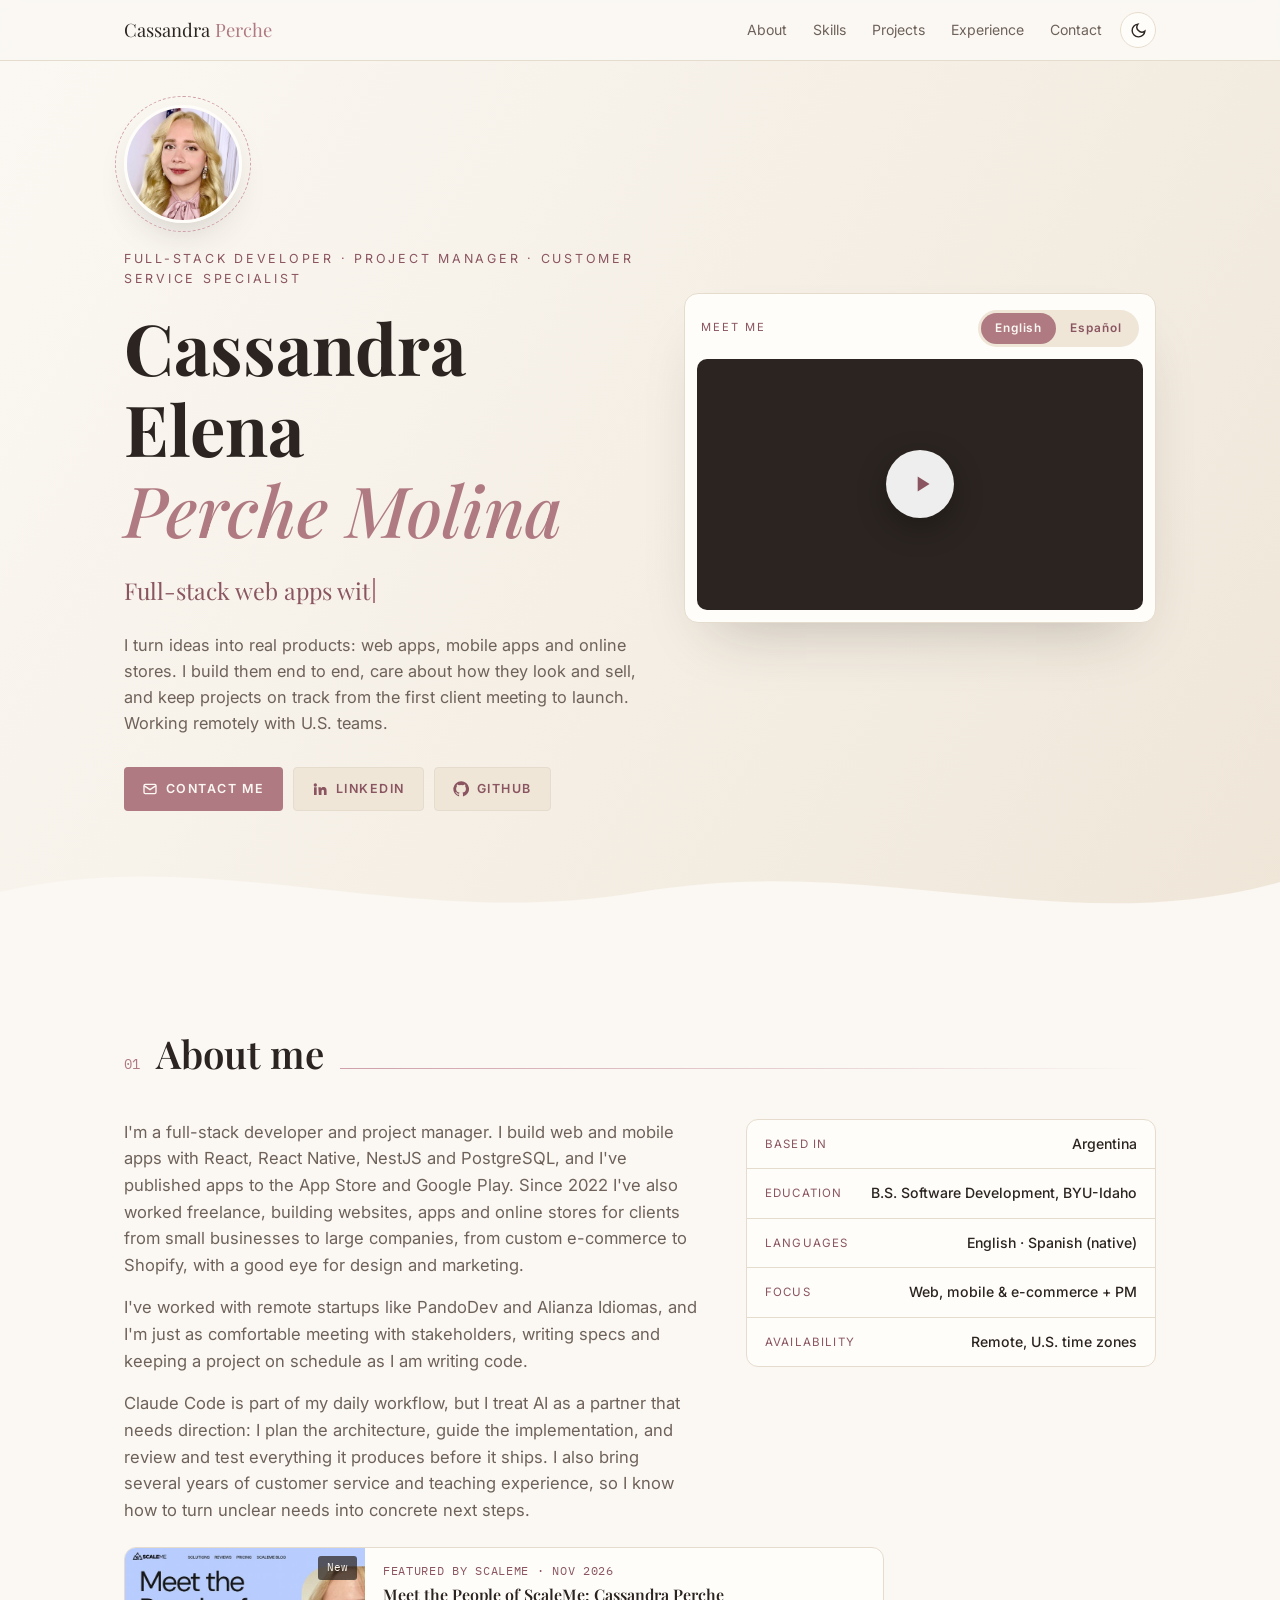
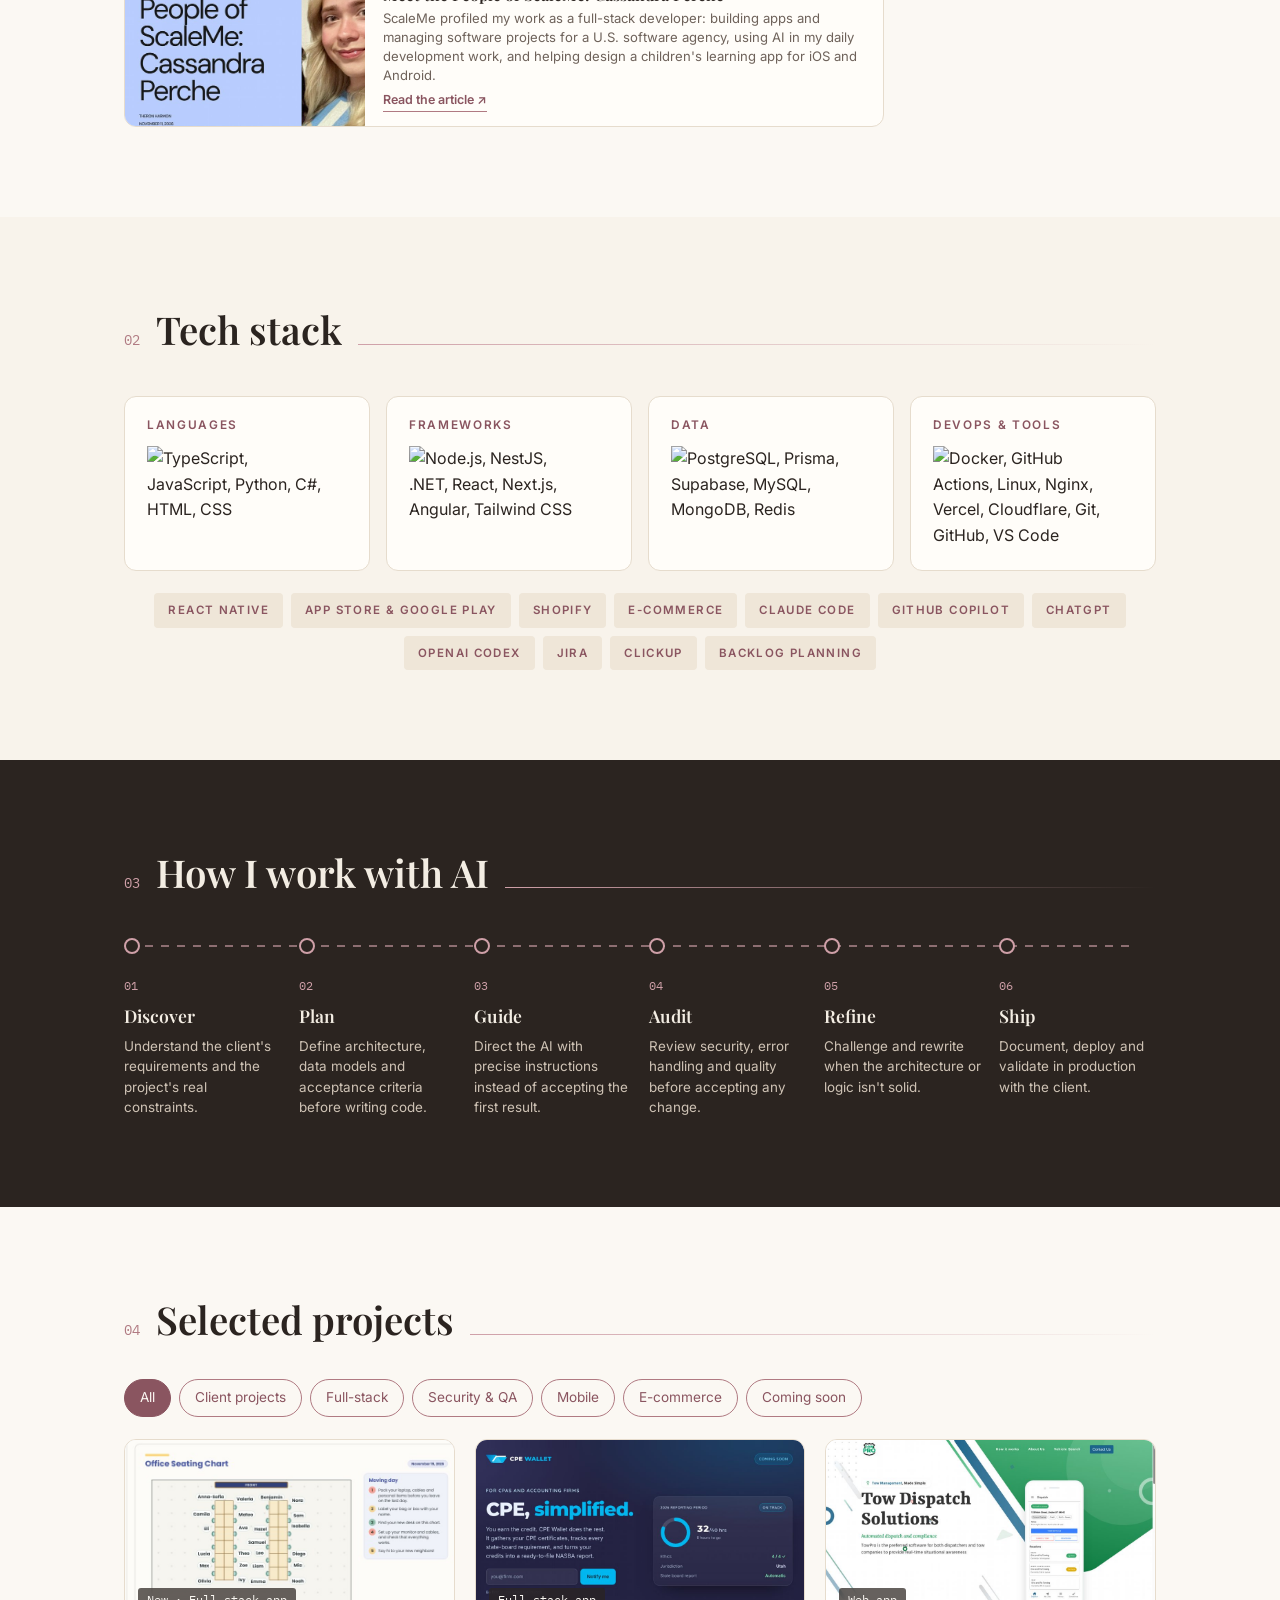
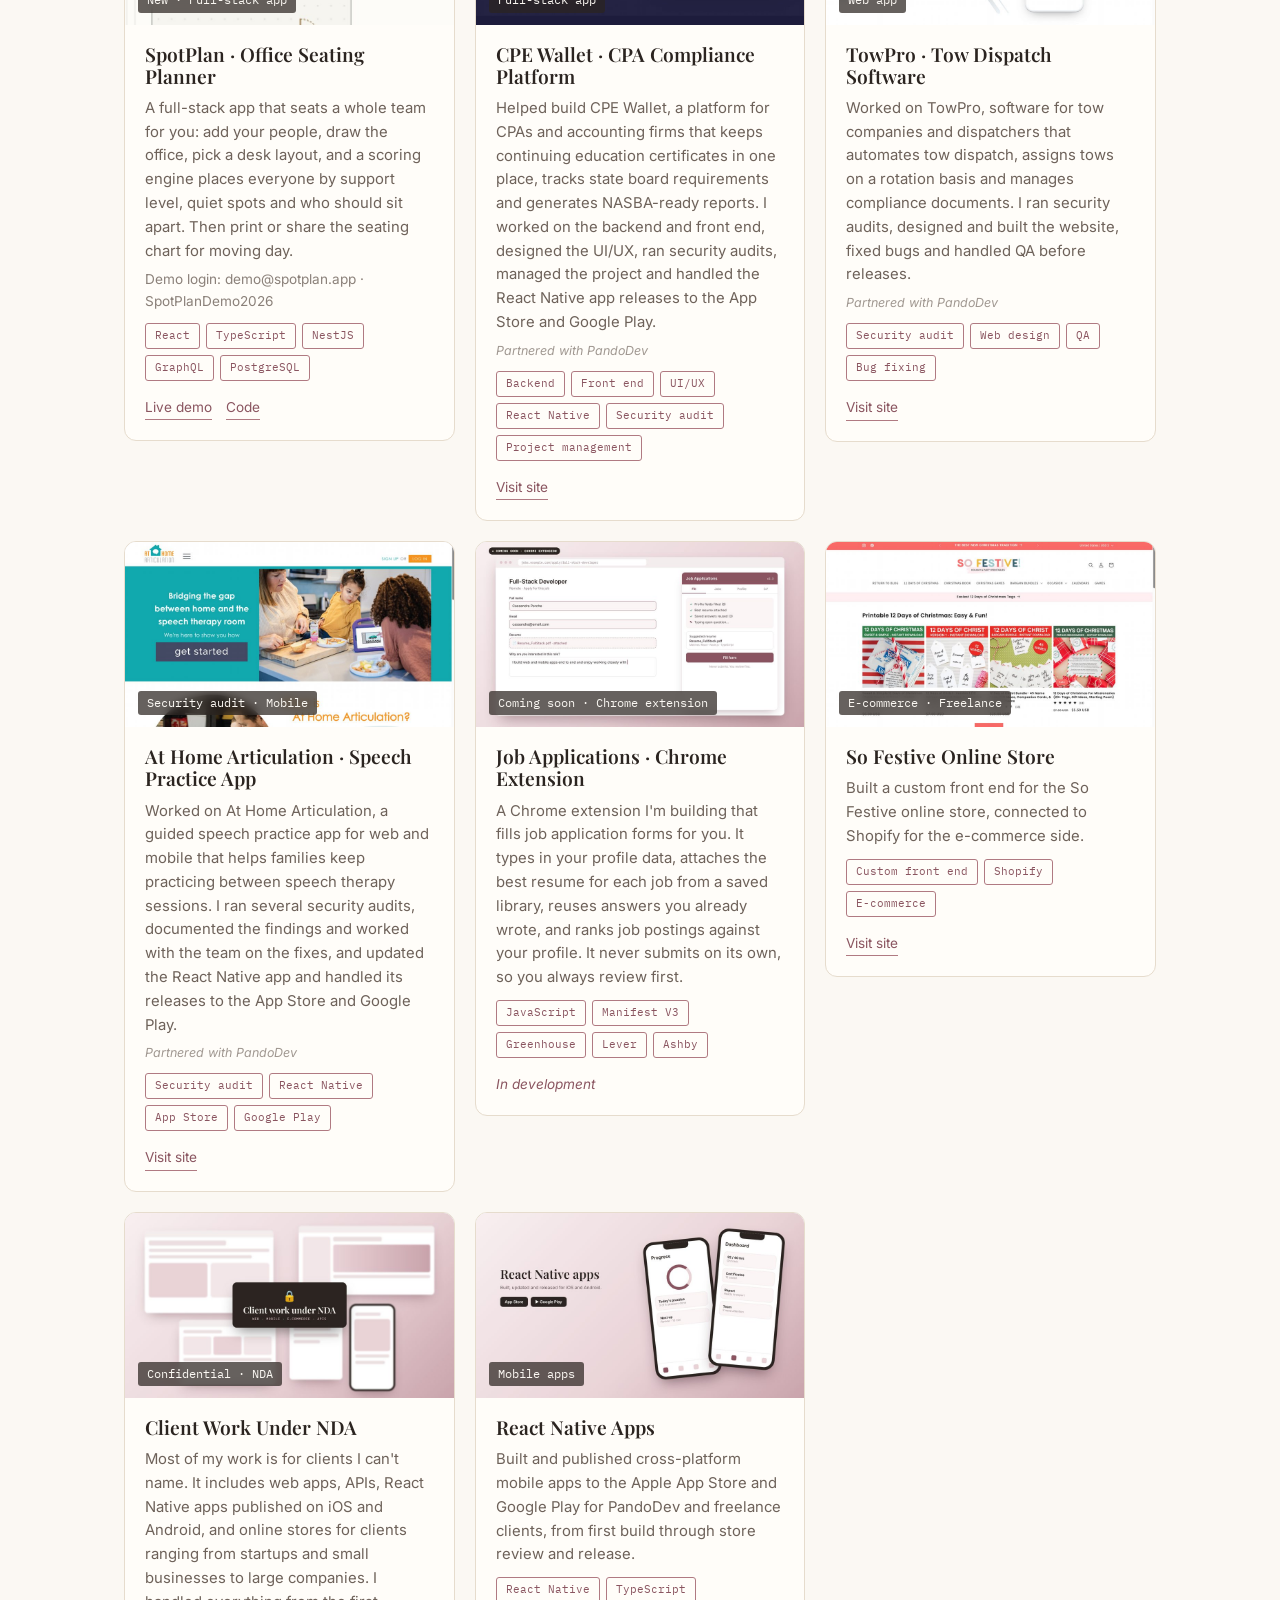
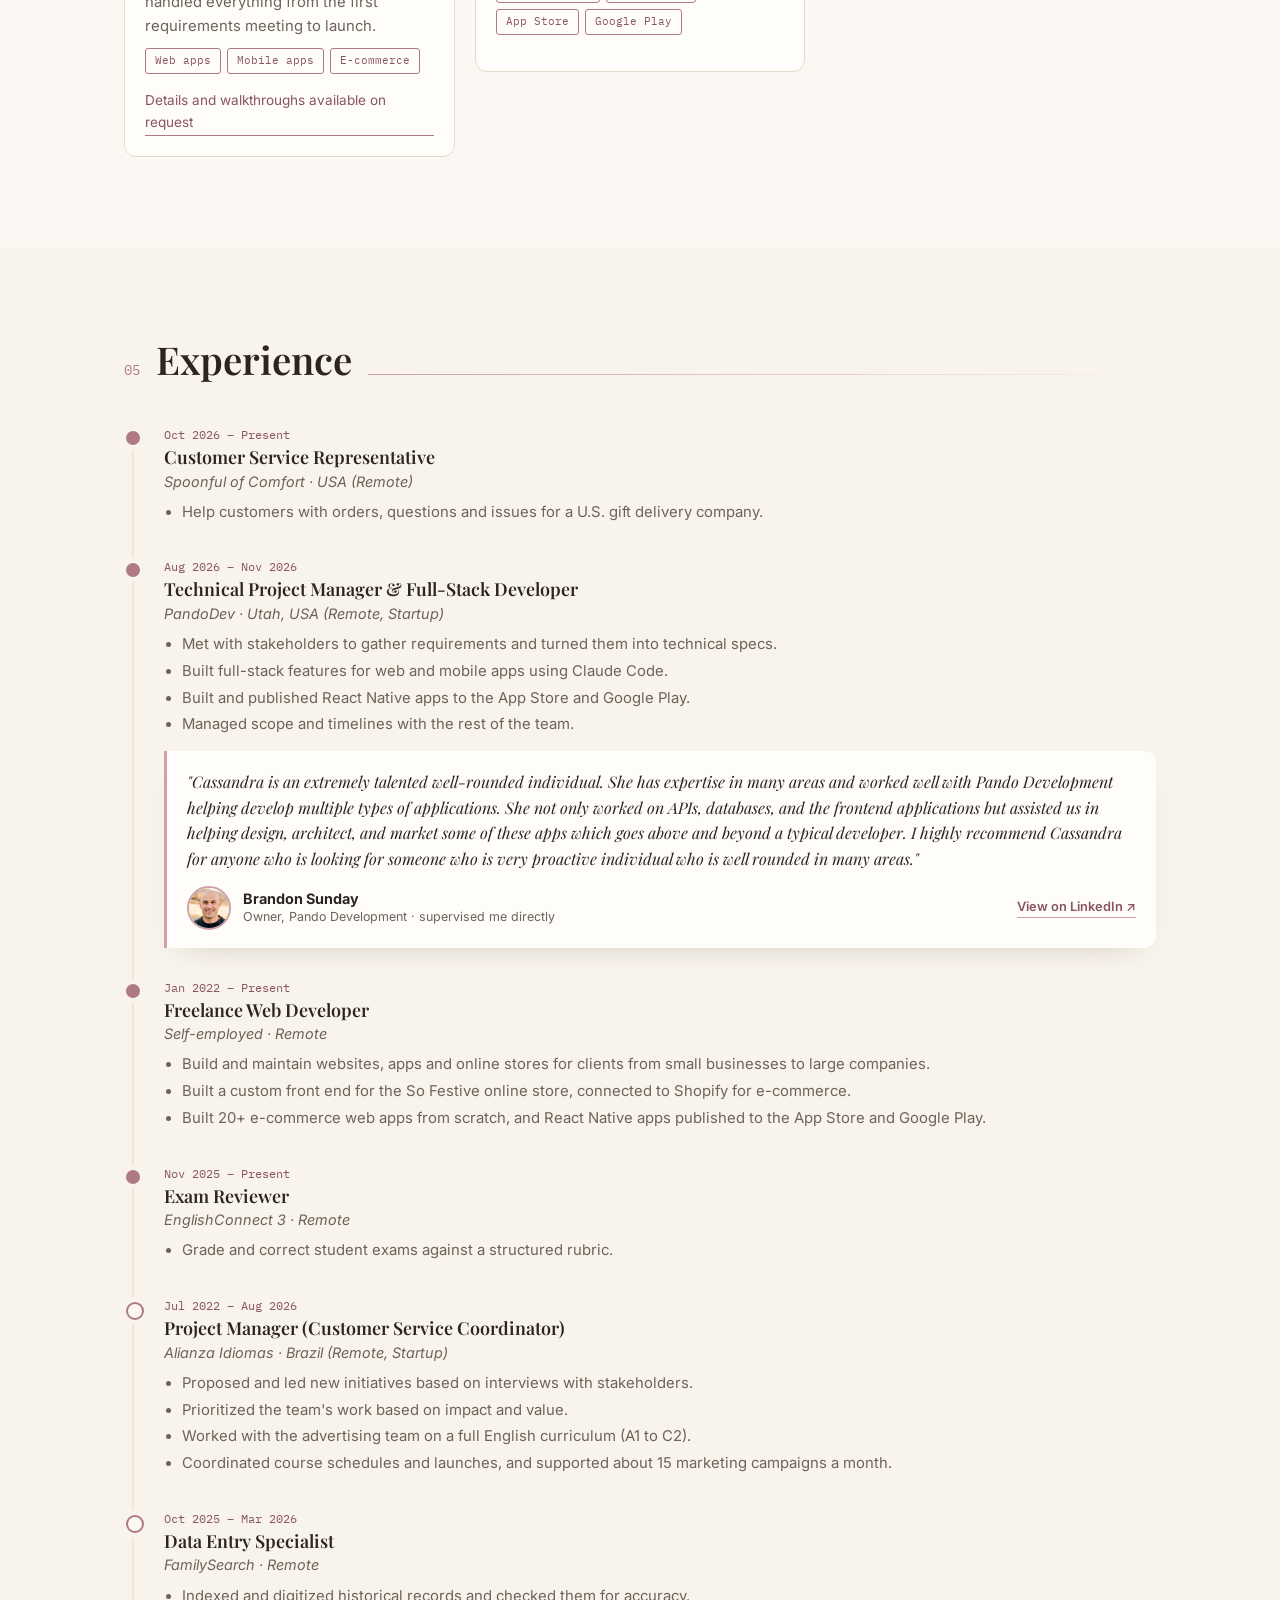
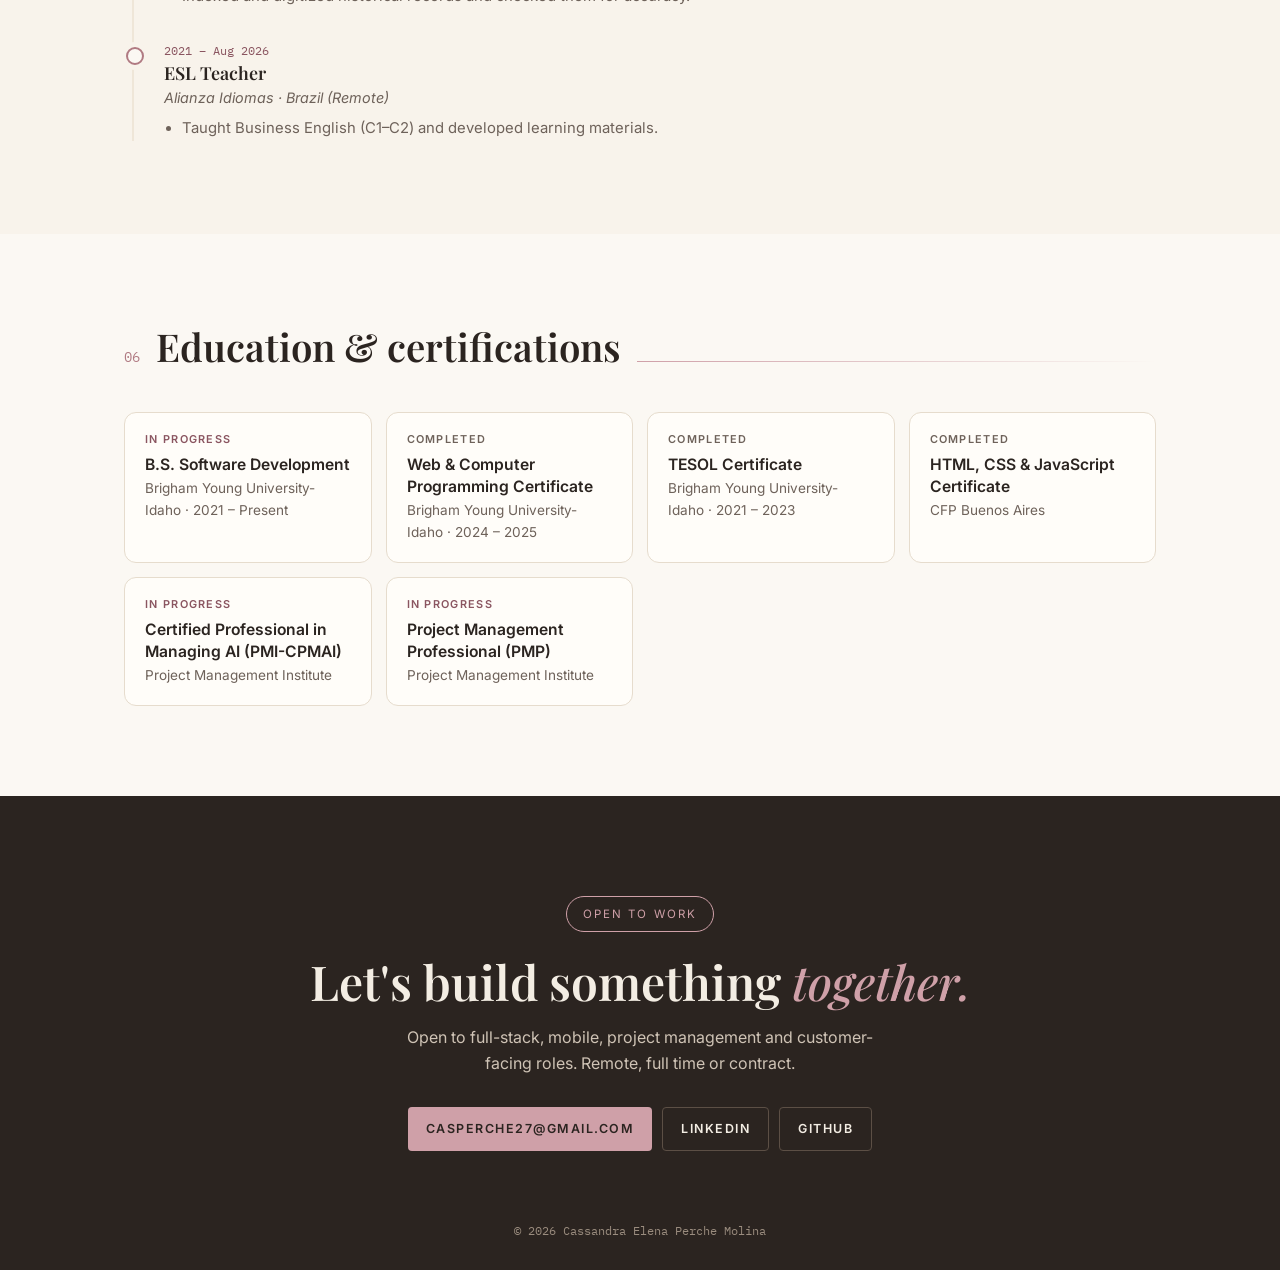
==== commit 5a9cee53: "Add files via upload" ====
--- a/index.html
+++ b/index.html
@@ -260,14 +260,14 @@
 .pf{font:inherit;font-size:.85rem;padding:7px 15px;border-radius:20px;border:1px solid var(--mauve);background:transparent;color:var(--mauve-deep);cursor:pointer;transition:background .2s,color .2s}
 .pf:hover{background:rgba(138,85,96,.1)}.pf.on{background:var(--mauve-deep);color:#FBF8F3;border-color:var(--mauve-deep)}
 .project.hide{display:none}
-.featured{display:grid;grid-template-columns:1.1fr 1fr;gap:0;padding:0;overflow:hidden;margin-top:28px;text-decoration:none;color:inherit;transition:transform .25s,box-shadow .25s}
+.featured{display:grid;grid-template-columns:240px 1fr;max-width:760px;gap:0;padding:0;overflow:hidden;margin-top:24px;text-decoration:none;color:inherit;transition:transform .25s,box-shadow .25s}
 .featured:hover{transform:translateY(-3px);box-shadow:0 20px 40px -24px var(--shadow)}
-.featured .fimg{min-height:220px}.featured .fimg img{width:100%;height:100%;object-fit:cover;object-position:left center;display:block}
-.featured .ftxt{padding:24px 26px;display:flex;flex-direction:column;gap:10px;justify-content:center}
+.featured .fimg{min-height:135px;height:100%;position:relative}.featured .fnew{position:absolute;right:8px;top:8px;font-family:'IBM Plex Mono',monospace;font-size:0.7rem;color:#FBF8F3;background:rgba(43,36,32,.72);padding:3px 9px;border-radius:3px;z-index:1}.featured .fimg img{width:100%;height:100%;object-fit:cover;object-position:left center;display:block}
+.featured .ftxt{padding:14px 18px;display:flex;flex-direction:column;gap:5px;justify-content:center}
 .featured .flabel{font-family:'IBM Plex Mono',monospace;font-size:.72rem;letter-spacing:.06em;text-transform:uppercase;color:var(--mauve-deep)}
-.featured h3{font-size:1.25rem}.featured p{color:var(--muted);font-size:.93rem}
-.featured .fmore{font-size:.85rem;font-weight:600;color:var(--mauve-deep);border-bottom:1px solid var(--mauve);align-self:flex-start;padding-bottom:1px}
-@media (max-width:760px){.featured{grid-template-columns:1fr}}
+.featured h3{font-size:1rem}.featured p{color:var(--muted);font-size:.82rem;line-height:1.45}
+.featured .fmore{font-size:.78rem;font-weight:600;color:var(--mauve-deep);border-bottom:1px solid var(--mauve);align-self:flex-start;padding-bottom:1px}
+@media (max-width:600px){.featured{grid-template-columns:1fr}.featured .fimg{height:150px}}
 .project .demo-login{font-size:.85em;opacity:.8;margin-top:-.3em}
 .project .shot{display:block;margin:-1px -1px 0;border-radius:14px 14px 0 0;overflow:hidden;aspect-ratio:16/9;background:#f0f2fa}.project .shot img{width:100%;height:100%;object-fit:cover;object-position:top}
 </style>
@@ -344,7 +344,7 @@
       </div>
     </div>
     <a class="featured card reveal" href="https://scaleme.ai/meet-cassandra-bringing-ideas-to-life-through-technology/" target="_blank" rel="noopener">
-      <div class="fimg"><img src="img/scaleme-feature.jpg" alt="ScaleMe article: Meet the People of ScaleMe, Cassandra Perche" loading="lazy"></div>
+      <div class="fimg"><span class="fnew">New</span><img src="img/scaleme-feature.jpg" alt="ScaleMe article: Meet the People of ScaleMe, Cassandra Perche" loading="lazy"></div>
       <div class="ftxt">
         <span class="flabel">Featured by ScaleMe · Nov 2026</span>
         <h3>Meet the People of ScaleMe: Cassandra Perche</h3>
@@ -653,7 +653,7 @@
   }
 
   // Language toggle (EN / ES)
-  const ES = {"Featured by ScaleMe · Nov 2026": "Destacada por ScaleMe · Nov 2026", "Meet the People of ScaleMe: Cassandra Perche": "Meet the People of ScaleMe: Cassandra Perche", "ScaleMe profiled my work as a full-stack developer: building apps and managing software projects for a U.S. software agency, using AI in my daily development work, and helping design a children's learning app for iOS and Android.": "ScaleMe publicó un perfil sobre mi trabajo como desarrolladora full-stack: construir apps y gestionar proyectos de software para una agencia de EE. UU., usar IA en mi trabajo diario de desarrollo y ayudar a diseñar una app de aprendizaje para chicos en iOS y Android.", "Read the article ↗": "Leer la nota ↗", "Partnered with PandoDev": "En colaboración con PandoDev", "All": "Todos", "Client projects": "Proyectos para clientes", "Full-stack": "Full-stack", "Security & QA": "Seguridad y QA", "Mobile": "Móvil", "E-commerce": "E-commerce", "Coming soon": "Próximamente", "Security audit · Mobile": "Auditoría de seguridad · Móvil", "At Home Articulation · Speech Practice App": "At Home Articulation · App de práctica del habla", "Worked on At Home Articulation, a guided speech practice app for web and mobile that helps families keep practicing between speech therapy sessions. I ran several security audits, documented the findings and worked with the team on the fixes, and updated the React Native app and handled its releases to the App Store and Google Play.": "Trabajé en At Home Articulation, una app de práctica guiada del habla para web y móvil que ayuda a las familias a seguir practicando entre sesiones de terapia del habla. Hice varias auditorías de seguridad, documenté los hallazgos y trabajé con el equipo en las correcciones, y actualicé la app en React Native y me encargué de sus lanzamientos en el App Store y Google Play.", "Helped build CPE Wallet, a platform for CPAs and accounting firms that keeps continuing education certificates in one place, tracks state board requirements and generates NASBA-ready reports. I worked on the backend and front end, designed the UI/UX, ran security audits, managed the project and handled the React Native app releases to the App Store and Google Play.": "Ayudé a construir CPE Wallet, una plataforma para contadores (CPAs) y estudios contables que reúne los certificados de educación continua en un solo lugar, sigue los requisitos de cada junta estatal y genera reportes listos para NASBA. Trabajé en el backend y el front end, diseñé la UI/UX, hice auditorías de seguridad, gestioné el proyecto y me encargué de los lanzamientos de la app en React Native en el App Store y Google Play.", "Coming soon · Chrome extension": "Próximamente · Extensión de Chrome", "Job Applications · Chrome Extension": "Job Applications · Extensión de Chrome", "A Chrome extension I'm building that fills job application forms for you. It types in your profile data, attaches the best resume for each job from a saved library, reuses answers you already wrote, and ranks job postings against your profile. It never submits on its own, so you always review first.": "Una extensión de Chrome que estoy construyendo para completar formularios de postulación por vos. Escribe los datos de tu perfil, adjunta el mejor CV para cada puesto desde una biblioteca guardada, reutiliza respuestas que ya escribiste y ordena las ofertas según tu perfil. Nunca envía la postulación sola, así que siempre revisás antes.", "In development": "En desarrollo", "Partnered with PandoDev": "En colaboración con PandoDev", "Security audit": "Auditoría de seguridad", "Web app": "App web", "Full-stack app": "App full-stack", "Web app · PandoDev": "App web · PandoDev", "Full-stack · PandoDev": "Full-stack · PandoDev", "CPE Wallet · CPA Compliance Platform": "CPE Wallet · Plataforma de cumplimiento para CPAs", "Helped build CPE Wallet, a platform for CPAs and accounting firms that keeps continuing education certificates in one place, tracks state board requirements and generates NASBA-ready reports. I worked on the backend and front end, designed the UI/UX, ran security audits and managed the project.": "Ayudé a construir CPE Wallet, una plataforma para contadores (CPAs) y estudios contables que reúne los certificados de educación continua en un solo lugar, sigue los requisitos de cada junta estatal y genera reportes listos para NASBA. Trabajé en el backend y el front end, diseñé la UI/UX, hice auditorías de seguridad y gestioné el proyecto.", "Backend": "Backend", "Front end": "Front end", "Project management": "Gestión de proyectos", "Client project · Web app": "Proyecto para cliente · App web", "TowPro · Tow Dispatch Software": "TowPro · Software de despacho de grúas", "Worked on TowPro, software for tow companies and dispatchers that automates tow dispatch, assigns tows on a rotation basis and manages compliance documents. I ran security audits, designed and built the website, fixed bugs and handled QA before releases.": "Trabajé en TowPro, un software para empresas de grúas y despachadores que automatiza el despacho, asigna los servicios por rotación y gestiona los documentos de cumplimiento. Hice auditorías de seguridad, diseñé y construí la web, corregí errores y me encargué del QA antes de cada lanzamiento.", "Web design": "Diseño web", "Bug fixing": "Corrección de errores", "Security · PandoDev": "Seguridad · PandoDev", "At Home Articulation · Security Audits": "At Home Articulation · Auditorías de seguridad", "Ran several security audits on At Home Articulation, a guided speech practice app for web and iOS that helps people keep practicing between speech therapy sessions. I reviewed the app for vulnerabilities, documented the findings and worked with the team on the fixes.": "Hice varias auditorías de seguridad en At Home Articulation, una app de práctica guiada del habla para web e iOS que ayuda a seguir practicando entre sesiones de terapia del habla. Revisé la app en busca de vulnerabilidades, documenté los hallazgos y trabajé con el equipo en las correcciones.", "Security audit": "Auditoría de seguridad", "About": "Sobre mí", "Skills": "Habilidades", "Projects": "Proyectos", "Experience": "Experiencia", "Contact": "Contacto", "Full-Stack Developer · Project Manager · Customer Service Specialist": "Desarrolladora Full-Stack · Project Manager · Especialista en Atención al Cliente", "I turn ideas into real products: web apps, mobile apps and online stores. I build them end to end, care about how they look and sell, and keep projects on track from the first client meeting to launch. Working remotely with U.S. teams.": "Convierto ideas en productos reales: apps web, apps móviles y tiendas online. Las construyo de principio a fin, cuido cómo se ven y cómo venden, y mantengo los proyectos en orden desde la primera reunión con el cliente hasta el lanzamiento. Trabajo de forma remota con equipos de EE. UU.", "Contact me": "Contáctame", "Meet me": "Conóceme", "About me": "Sobre mí", "I'm a full-stack developer and project manager. I build web and mobile apps with React, React Native, NestJS and PostgreSQL, and I've published apps to the App Store and Google Play. Since 2022 I've also worked freelance, building websites, apps and online stores for clients from small businesses to large companies, from custom e-commerce to Shopify, with a good eye for design and marketing.": "Soy desarrolladora full-stack y project manager. Construyo apps web y móviles con React, React Native, NestJS y PostgreSQL, y he publicado apps en el App Store y Google Play. Desde 2022 también trabajo como freelance, creando sitios web, apps y tiendas online para clientes desde pequeños negocios hasta grandes empresas, desde e-commerce a medida hasta Shopify, con buen ojo para el diseño y el marketing.", "I've worked with remote startups like PandoDev and Alianza Idiomas, and I'm just as comfortable meeting with stakeholders, writing specs and keeping a project on schedule as I am writing code.": "He trabajado con startups remotas como PandoDev y Alianza Idiomas, y me siento igual de cómoda reuniéndome con stakeholders, escribiendo especificaciones y manteniendo un proyecto a tiempo que escribiendo código.", "Claude Code is part of my daily workflow, but I treat AI as a partner that needs direction: I plan the architecture, guide the implementation, and review and test everything it produces before it ships. I also bring several years of customer service and teaching experience, so I know how to turn unclear needs into concrete next steps.": "Claude Code es parte de mi trabajo diario, pero trato la IA como una herramienta que necesita dirección: planifico la arquitectura, guío la implementación, y reviso y pruebo todo lo que produce antes de publicarlo. También tengo varios años de experiencia en atención al cliente y enseñanza, así que sé convertir necesidades poco claras en pasos concretos.", "Based in": "Ubicación", "Education": "Educación", "B.S. Software Development, BYU-Idaho": "Licenciatura en Desarrollo de Software, BYU-Idaho", "facts|Languages": "Idiomas", "Languages": "Lenguajes", "English · Spanish (native)": "Inglés · Español (nativo)", "Focus": "Enfoque", "Web, mobile & e-commerce + PM": "Web, móvil y e-commerce + PM", "Availability": "Disponibilidad", "Remote, U.S. time zones": "Remoto, horarios de EE. UU.", "Tech stack": "Tecnologías", "Data": "Datos", "DevOps & tools": "DevOps y herramientas", "App Store & Google Play": "App Store y Google Play", "Backlog planning": "Planificación de backlog", "How I work with AI": "Cómo trabajo con IA", "Discover": "Descubrir", "Plan": "Planificar", "Guide": "Guiar", "Audit": "Auditar", "Refine": "Refinar", "Ship": "Entregar", "Understand the client's requirements and the project's real constraints.": "Entender los requisitos del cliente y las limitaciones reales del proyecto.", "Define architecture, data models and acceptance criteria before writing code.": "Definir la arquitectura, los modelos de datos y los criterios de aceptación antes de escribir código.", "Direct the AI with precise instructions instead of accepting the first result.": "Dirigir la IA con instrucciones precisas en vez de aceptar el primer resultado.", "Review security, error handling and quality before accepting any change.": "Revisar seguridad, manejo de errores y calidad antes de aceptar cualquier cambio.", "Challenge and rewrite when the architecture or logic isn't solid.": "Cuestionar y reescribir cuando la arquitectura o la lógica no son sólidas.", "Document, deploy and validate in production with the client.": "Documentar, desplegar y validar en producción con el cliente.", "Selected projects": "Proyectos destacados", "New · Full-stack app": "Nuevo · App full-stack", "SpotPlan · Office Seating Planner": "SpotPlan · Planificador de escritorios", "A full-stack app that seats a whole team for you: add your people, draw the office, pick a desk layout, and a scoring engine places everyone by support level, quiet spots and who should sit apart. Then print or share the seating chart for moving day.": "Una app full-stack que decide dónde se sienta cada persona de un equipo: cargas a tu gente, dibujas la oficina, eliges un layout de escritorios y un motor de puntaje ubica a cada uno según el apoyo que necesita, quién busca un lugar tranquilo y quién debe sentarse separado. Después imprimes o compartes el plano para el día de la mudanza.", "Demo login: demo@spotplan.app · SpotPlanDemo2026": "Acceso demo: demo@spotplan.app · SpotPlanDemo2026", "Live demo": "Demo en vivo", "So Festive Online Store": "Tienda online So Festive", "Built a custom front end for the So Festive online store, connected to Shopify for the e-commerce side.": "Construí un front end a medida para la tienda online de So Festive, conectado a Shopify para la parte de e-commerce.", "Custom front end": "Front end a medida", "Visit site": "Ver sitio", "Confidential · NDA": "Confidencial · NDA", "Client Work Under NDA": "Trabajo para clientes bajo NDA", "Most of my work is for clients I can't name. It includes web apps, APIs, React Native apps published on iOS and Android, and online stores for clients ranging from startups and small businesses to large companies. I handled everything from the first requirements meeting to launch.": "La mayor parte de mi trabajo es para clientes que no puedo nombrar. Incluye apps web, APIs, apps en React Native publicadas en iOS y Android, y tiendas online para clientes desde startups y pequeños negocios hasta grandes empresas. Me encargué de todo, desde la primera reunión de requisitos hasta el lanzamiento.", "Web apps": "Apps web", "Mobile apps": "Apps móviles", "Details and walkthroughs available on request": "Detalles y demos disponibles a pedido", "React Native Apps": "Apps en React Native", "Built and published cross-platform mobile apps to the Apple App Store and Google Play for PandoDev and freelance clients, from first build through store review and release.": "Construí y publiqué apps móviles multiplataforma en el App Store y Google Play para PandoDev y clientes freelance, desde el primer build hasta la revisión y el lanzamiento en las tiendas.", "01 · Full-stack app": "01 · App full-stack", "MVC Web Application": "Aplicación web MVC", "A complete app built with Model-View-Controller architecture: models, controllers, routes and views, with AI as an assistant at every layer, reviewed and adjusted at each iteration.": "Una app completa con arquitectura Modelo-Vista-Controlador: modelos, controladores, rutas y vistas, con la IA como asistente en cada capa, revisada y ajustada en cada iteración.", "Live app": "App en vivo", "Code": "Código", "Walkthrough": "Recorrido", "REST Endpoint Design": "Diseño de endpoints REST", "Route definitions, data validation and error handling, auditing AI-generated code for sound security practices and consistency with the project's architecture.": "Definición de rutas, validación de datos y manejo de errores, auditando el código generado por IA para asegurar buenas prácticas de seguridad y coherencia con la arquitectura del proyecto.", "Validation": "Validación", "Live API": "API en vivo", "Explorer": "Explorador", "03 · AI-assisted dev": "03 · Desarrollo con IA", "AI Code Review Case Studies": "Casos de revisión de código con IA", "Real examples of guiding Claude Code and related tools: architecture decisions, quality review and deployment driven by independent judgment, with before and after comparisons.": "Ejemplos reales de cómo guío Claude Code y otras herramientas: decisiones de arquitectura, revisión de calidad y despliegue con criterio propio, con comparaciones de antes y después.", "Code review": "Revisión de código", "Deployment": "Despliegue", "Before / after": "Antes / después", "Oct 2026 – Present": "Oct 2026 – Actualidad", "Aug 2026 – Nov 2026": "Ago 2026 – Nov 2026", "Jan 2022 – Present": "Ene 2022 – Actualidad", "Nov 2025 – Present": "Nov 2025 – Actualidad", "Jul 2022 – Aug 2026": "Jul 2022 – Ago 2026", "2021 – Aug 2026": "2021 – Ago 2026", "Customer Service Representative": "Representante de Atención al Cliente", "Spoonful of Comfort · USA (Remote)": "Spoonful of Comfort · EE. UU. (Remoto)", "Help customers with orders, questions and issues for a U.S. gift delivery company.": "Ayudo a clientes con pedidos, consultas y problemas en una empresa de regalos a domicilio de EE. UU.", "Technical Project Manager & Full-Stack Developer": "Technical Project Manager y Desarrolladora Full-Stack", "PandoDev · Utah, USA (Remote, Startup)": "PandoDev · Utah, EE. UU. (Remoto, Startup)", "Met with stakeholders to gather requirements and turned them into technical specs.": "Me reunía con stakeholders para levantar requisitos y convertirlos en especificaciones técnicas.", "Built full-stack features for web and mobile apps using Claude Code.": "Construí funcionalidades full-stack para apps web y móviles usando Claude Code.", "Built and published React Native apps to the App Store and Google Play.": "Construí y publiqué apps en React Native en el App Store y Google Play.", "Managed scope and timelines with the rest of the team.": "Gestioné el alcance y los plazos con el resto del equipo.", "Owner, Pando Development · supervised me directly": "Dueño de Pando Development · fue mi supervisor directo", "View on LinkedIn ↗": "Ver en LinkedIn ↗", "Freelance Web Developer": "Desarrolladora Web Freelance", "Self-employed · Remote": "Independiente · Remoto", "Build and maintain websites, apps and online stores for clients from small businesses to large companies.": "Creo y mantengo sitios web, apps y tiendas online para clientes desde pequeños negocios hasta grandes empresas.", "Built a custom front end for the So Festive online store, connected to Shopify for e-commerce.": "Construí un front end a medida para la tienda online de So Festive, conectado a Shopify para el e-commerce.", "Built 20+ e-commerce web apps from scratch, and React Native apps published to the App Store and Google Play.": "Construí más de 20 web apps de e-commerce desde cero, y apps en React Native publicadas en el App Store y Google Play.", "Exam Reviewer": "Evaluadora de exámenes", "EnglishConnect 3 · Remote": "EnglishConnect 3 · Remoto", "Grade and correct student exams against a structured rubric.": "Califico y corrijo exámenes de estudiantes según una rúbrica estructurada.", "Project Manager (Customer Service Coordinator)": "Project Manager (Coordinadora de Atención al Cliente)", "Alianza Idiomas · Brazil (Remote, Startup)": "Alianza Idiomas · Brasil (Remoto, Startup)", "Proposed and led new initiatives based on interviews with stakeholders.": "Propuse y lideré nuevas iniciativas a partir de entrevistas con stakeholders.", "Prioritized the team's work based on impact and value.": "Prioricé el trabajo del equipo según impacto y valor.", "Worked with the advertising team on a full English curriculum (A1 to C2).": "Trabajé con el equipo de publicidad en un currículo completo de inglés (A1 a C2).", "Coordinated course schedules and launches, and supported about 15 marketing campaigns a month.": "Coordiné horarios y lanzamientos de cursos, y apoyé unas 15 campañas de marketing al mes.", "Data Entry Specialist": "Especialista en carga de datos", "FamilySearch · Remote": "FamilySearch · Remoto", "Indexed and digitized historical records and checked them for accuracy.": "Indexé y digitalicé registros históricos y verifiqué su exactitud.", "ESL Teacher": "Profesora de inglés (ESL)", "Alianza Idiomas · Brazil (Remote)": "Alianza Idiomas · Brasil (Remoto)", "Taught Business English (C1–C2) and developed learning materials.": "Enseñé inglés de negocios (C1–C2) y desarrollé materiales de aprendizaje.", "Education & certifications": "Educación y certificaciones", "In progress": "En curso", "Completed": "Completado", "B.S. Software Development": "Licenciatura en Desarrollo de Software", "Brigham Young University-Idaho · 2021 – Present": "Brigham Young University-Idaho · 2021 – Actualidad", "Web & Computer Programming Certificate": "Certificado en Programación Web y de Computadoras", "TESOL Certificate": "Certificado TESOL", "HTML, CSS & JavaScript Certificate": "Certificado en HTML, CSS y JavaScript", "Open to work": "Disponible para trabajar", "Let's build something": "Hagamos algo", "together.": "juntos.", "Open to full-stack, mobile, project management and customer-facing roles. Remote, full time or contract.": "Abierta a roles de full-stack, mobile, project management y atención al cliente. Remoto, tiempo completo o por contrato."};
+  const ES = {"New": "Nuevo", "Featured by ScaleMe · Nov 2026": "Destacada por ScaleMe · Nov 2026", "Meet the People of ScaleMe: Cassandra Perche": "Meet the People of ScaleMe: Cassandra Perche", "ScaleMe profiled my work as a full-stack developer: building apps and managing software projects for a U.S. software agency, using AI in my daily development work, and helping design a children's learning app for iOS and Android.": "ScaleMe publicó un perfil sobre mi trabajo como desarrolladora full-stack: construir apps y gestionar proyectos de software para una agencia de EE. UU., usar IA en mi trabajo diario de desarrollo y ayudar a diseñar una app de aprendizaje para chicos en iOS y Android.", "Read the article ↗": "Leer la nota ↗", "Partnered with PandoDev": "En colaboración con PandoDev", "All": "Todos", "Client projects": "Proyectos para clientes", "Full-stack": "Full-stack", "Security & QA": "Seguridad y QA", "Mobile": "Móvil", "E-commerce": "E-commerce", "Coming soon": "Próximamente", "Security audit · Mobile": "Auditoría de seguridad · Móvil", "At Home Articulation · Speech Practice App": "At Home Articulation · App de práctica del habla", "Worked on At Home Articulation, a guided speech practice app for web and mobile that helps families keep practicing between speech therapy sessions. I ran several security audits, documented the findings and worked with the team on the fixes, and updated the React Native app and handled its releases to the App Store and Google Play.": "Trabajé en At Home Articulation, una app de práctica guiada del habla para web y móvil que ayuda a las familias a seguir practicando entre sesiones de terapia del habla. Hice varias auditorías de seguridad, documenté los hallazgos y trabajé con el equipo en las correcciones, y actualicé la app en React Native y me encargué de sus lanzamientos en el App Store y Google Play.", "Helped build CPE Wallet, a platform for CPAs and accounting firms that keeps continuing education certificates in one place, tracks state board requirements and generates NASBA-ready reports. I worked on the backend and front end, designed the UI/UX, ran security audits, managed the project and handled the React Native app releases to the App Store and Google Play.": "Ayudé a construir CPE Wallet, una plataforma para contadores (CPAs) y estudios contables que reúne los certificados de educación continua en un solo lugar, sigue los requisitos de cada junta estatal y genera reportes listos para NASBA. Trabajé en el backend y el front end, diseñé la UI/UX, hice auditorías de seguridad, gestioné el proyecto y me encargué de los lanzamientos de la app en React Native en el App Store y Google Play.", "Coming soon · Chrome extension": "Próximamente · Extensión de Chrome", "Job Applications · Chrome Extension": "Job Applications · Extensión de Chrome", "A Chrome extension I'm building that fills job application forms for you. It types in your profile data, attaches the best resume for each job from a saved library, reuses answers you already wrote, and ranks job postings against your profile. It never submits on its own, so you always review first.": "Una extensión de Chrome que estoy construyendo para completar formularios de postulación por vos. Escribe los datos de tu perfil, adjunta el mejor CV para cada puesto desde una biblioteca guardada, reutiliza respuestas que ya escribiste y ordena las ofertas según tu perfil. Nunca envía la postulación sola, así que siempre revisás antes.", "In development": "En desarrollo", "Partnered with PandoDev": "En colaboración con PandoDev", "Security audit": "Auditoría de seguridad", "Web app": "App web", "Full-stack app": "App full-stack", "Web app · PandoDev": "App web · PandoDev", "Full-stack · PandoDev": "Full-stack · PandoDev", "CPE Wallet · CPA Compliance Platform": "CPE Wallet · Plataforma de cumplimiento para CPAs", "Helped build CPE Wallet, a platform for CPAs and accounting firms that keeps continuing education certificates in one place, tracks state board requirements and generates NASBA-ready reports. I worked on the backend and front end, designed the UI/UX, ran security audits and managed the project.": "Ayudé a construir CPE Wallet, una plataforma para contadores (CPAs) y estudios contables que reúne los certificados de educación continua en un solo lugar, sigue los requisitos de cada junta estatal y genera reportes listos para NASBA. Trabajé en el backend y el front end, diseñé la UI/UX, hice auditorías de seguridad y gestioné el proyecto.", "Backend": "Backend", "Front end": "Front end", "Project management": "Gestión de proyectos", "Client project · Web app": "Proyecto para cliente · App web", "TowPro · Tow Dispatch Software": "TowPro · Software de despacho de grúas", "Worked on TowPro, software for tow companies and dispatchers that automates tow dispatch, assigns tows on a rotation basis and manages compliance documents. I ran security audits, designed and built the website, fixed bugs and handled QA before releases.": "Trabajé en TowPro, un software para empresas de grúas y despachadores que automatiza el despacho, asigna los servicios por rotación y gestiona los documentos de cumplimiento. Hice auditorías de seguridad, diseñé y construí la web, corregí errores y me encargué del QA antes de cada lanzamiento.", "Web design": "Diseño web", "Bug fixing": "Corrección de errores", "Security · PandoDev": "Seguridad · PandoDev", "At Home Articulation · Security Audits": "At Home Articulation · Auditorías de seguridad", "Ran several security audits on At Home Articulation, a guided speech practice app for web and iOS that helps people keep practicing between speech therapy sessions. I reviewed the app for vulnerabilities, documented the findings and worked with the team on the fixes.": "Hice varias auditorías de seguridad en At Home Articulation, una app de práctica guiada del habla para web e iOS que ayuda a seguir practicando entre sesiones de terapia del habla. Revisé la app en busca de vulnerabilidades, documenté los hallazgos y trabajé con el equipo en las correcciones.", "Security audit": "Auditoría de seguridad", "About": "Sobre mí", "Skills": "Habilidades", "Projects": "Proyectos", "Experience": "Experiencia", "Contact": "Contacto", "Full-Stack Developer · Project Manager · Customer Service Specialist": "Desarrolladora Full-Stack · Project Manager · Especialista en Atención al Cliente", "I turn ideas into real products: web apps, mobile apps and online stores. I build them end to end, care about how they look and sell, and keep projects on track from the first client meeting to launch. Working remotely with U.S. teams.": "Convierto ideas en productos reales: apps web, apps móviles y tiendas online. Las construyo de principio a fin, cuido cómo se ven y cómo venden, y mantengo los proyectos en orden desde la primera reunión con el cliente hasta el lanzamiento. Trabajo de forma remota con equipos de EE. UU.", "Contact me": "Contáctame", "Meet me": "Conóceme", "About me": "Sobre mí", "I'm a full-stack developer and project manager. I build web and mobile apps with React, React Native, NestJS and PostgreSQL, and I've published apps to the App Store and Google Play. Since 2022 I've also worked freelance, building websites, apps and online stores for clients from small businesses to large companies, from custom e-commerce to Shopify, with a good eye for design and marketing.": "Soy desarrolladora full-stack y project manager. Construyo apps web y móviles con React, React Native, NestJS y PostgreSQL, y he publicado apps en el App Store y Google Play. Desde 2022 también trabajo como freelance, creando sitios web, apps y tiendas online para clientes desde pequeños negocios hasta grandes empresas, desde e-commerce a medida hasta Shopify, con buen ojo para el diseño y el marketing.", "I've worked with remote startups like PandoDev and Alianza Idiomas, and I'm just as comfortable meeting with stakeholders, writing specs and keeping a project on schedule as I am writing code.": "He trabajado con startups remotas como PandoDev y Alianza Idiomas, y me siento igual de cómoda reuniéndome con stakeholders, escribiendo especificaciones y manteniendo un proyecto a tiempo que escribiendo código.", "Claude Code is part of my daily workflow, but I treat AI as a partner that needs direction: I plan the architecture, guide the implementation, and review and test everything it produces before it ships. I also bring several years of customer service and teaching experience, so I know how to turn unclear needs into concrete next steps.": "Claude Code es parte de mi trabajo diario, pero trato la IA como una herramienta que necesita dirección: planifico la arquitectura, guío la implementación, y reviso y pruebo todo lo que produce antes de publicarlo. También tengo varios años de experiencia en atención al cliente y enseñanza, así que sé convertir necesidades poco claras en pasos concretos.", "Based in": "Ubicación", "Education": "Educación", "B.S. Software Development, BYU-Idaho": "Licenciatura en Desarrollo de Software, BYU-Idaho", "facts|Languages": "Idiomas", "Languages": "Lenguajes", "English · Spanish (native)": "Inglés · Español (nativo)", "Focus": "Enfoque", "Web, mobile & e-commerce + PM": "Web, móvil y e-commerce + PM", "Availability": "Disponibilidad", "Remote, U.S. time zones": "Remoto, horarios de EE. UU.", "Tech stack": "Tecnologías", "Data": "Datos", "DevOps & tools": "DevOps y herramientas", "App Store & Google Play": "App Store y Google Play", "Backlog planning": "Planificación de backlog", "How I work with AI": "Cómo trabajo con IA", "Discover": "Descubrir", "Plan": "Planificar", "Guide": "Guiar", "Audit": "Auditar", "Refine": "Refinar", "Ship": "Entregar", "Understand the client's requirements and the project's real constraints.": "Entender los requisitos del cliente y las limitaciones reales del proyecto.", "Define architecture, data models and acceptance criteria before writing code.": "Definir la arquitectura, los modelos de datos y los criterios de aceptación antes de escribir código.", "Direct the AI with precise instructions instead of accepting the first result.": "Dirigir la IA con instrucciones precisas en vez de aceptar el primer resultado.", "Review security, error handling and quality before accepting any change.": "Revisar seguridad, manejo de errores y calidad antes de aceptar cualquier cambio.", "Challenge and rewrite when the architecture or logic isn't solid.": "Cuestionar y reescribir cuando la arquitectura o la lógica no son sólidas.", "Document, deploy and validate in production with the client.": "Documentar, desplegar y validar en producción con el cliente.", "Selected projects": "Proyectos destacados", "New · Full-stack app": "Nuevo · App full-stack", "SpotPlan · Office Seating Planner": "SpotPlan · Planificador de escritorios", "A full-stack app that seats a whole team for you: add your people, draw the office, pick a desk layout, and a scoring engine places everyone by support level, quiet spots and who should sit apart. Then print or share the seating chart for moving day.": "Una app full-stack que decide dónde se sienta cada persona de un equipo: cargas a tu gente, dibujas la oficina, eliges un layout de escritorios y un motor de puntaje ubica a cada uno según el apoyo que necesita, quién busca un lugar tranquilo y quién debe sentarse separado. Después imprimes o compartes el plano para el día de la mudanza.", "Demo login: demo@spotplan.app · SpotPlanDemo2026": "Acceso demo: demo@spotplan.app · SpotPlanDemo2026", "Live demo": "Demo en vivo", "So Festive Online Store": "Tienda online So Festive", "Built a custom front end for the So Festive online store, connected to Shopify for the e-commerce side.": "Construí un front end a medida para la tienda online de So Festive, conectado a Shopify para la parte de e-commerce.", "Custom front end": "Front end a medida", "Visit site": "Ver sitio", "Confidential · NDA": "Confidencial · NDA", "Client Work Under NDA": "Trabajo para clientes bajo NDA", "Most of my work is for clients I can't name. It includes web apps, APIs, React Native apps published on iOS and Android, and online stores for clients ranging from startups and small businesses to large companies. I handled everything from the first requirements meeting to launch.": "La mayor parte de mi trabajo es para clientes que no puedo nombrar. Incluye apps web, APIs, apps en React Native publicadas en iOS y Android, y tiendas online para clientes desde startups y pequeños negocios hasta grandes empresas. Me encargué de todo, desde la primera reunión de requisitos hasta el lanzamiento.", "Web apps": "Apps web", "Mobile apps": "Apps móviles", "Details and walkthroughs available on request": "Detalles y demos disponibles a pedido", "React Native Apps": "Apps en React Native", "Built and published cross-platform mobile apps to the Apple App Store and Google Play for PandoDev and freelance clients, from first build through store review and release.": "Construí y publiqué apps móviles multiplataforma en el App Store y Google Play para PandoDev y clientes freelance, desde el primer build hasta la revisión y el lanzamiento en las tiendas.", "01 · Full-stack app": "01 · App full-stack", "MVC Web Application": "Aplicación web MVC", "A complete app built with Model-View-Controller architecture: models, controllers, routes and views, with AI as an assistant at every layer, reviewed and adjusted at each iteration.": "Una app completa con arquitectura Modelo-Vista-Controlador: modelos, controladores, rutas y vistas, con la IA como asistente en cada capa, revisada y ajustada en cada iteración.", "Live app": "App en vivo", "Code": "Código", "Walkthrough": "Recorrido", "REST Endpoint Design": "Diseño de endpoints REST", "Route definitions, data validation and error handling, auditing AI-generated code for sound security practices and consistency with the project's architecture.": "Definición de rutas, validación de datos y manejo de errores, auditando el código generado por IA para asegurar buenas prácticas de seguridad y coherencia con la arquitectura del proyecto.", "Validation": "Validación", "Live API": "API en vivo", "Explorer": "Explorador", "03 · AI-assisted dev": "03 · Desarrollo con IA", "AI Code Review Case Studies": "Casos de revisión de código con IA", "Real examples of guiding Claude Code and related tools: architecture decisions, quality review and deployment driven by independent judgment, with before and after comparisons.": "Ejemplos reales de cómo guío Claude Code y otras herramientas: decisiones de arquitectura, revisión de calidad y despliegue con criterio propio, con comparaciones de antes y después.", "Code review": "Revisión de código", "Deployment": "Despliegue", "Before / after": "Antes / después", "Oct 2026 – Present": "Oct 2026 – Actualidad", "Aug 2026 – Nov 2026": "Ago 2026 – Nov 2026", "Jan 2022 – Present": "Ene 2022 – Actualidad", "Nov 2025 – Present": "Nov 2025 – Actualidad", "Jul 2022 – Aug 2026": "Jul 2022 – Ago 2026", "2021 – Aug 2026": "2021 – Ago 2026", "Customer Service Representative": "Representante de Atención al Cliente", "Spoonful of Comfort · USA (Remote)": "Spoonful of Comfort · EE. UU. (Remoto)", "Help customers with orders, questions and issues for a U.S. gift delivery company.": "Ayudo a clientes con pedidos, consultas y problemas en una empresa de regalos a domicilio de EE. UU.", "Technical Project Manager & Full-Stack Developer": "Technical Project Manager y Desarrolladora Full-Stack", "PandoDev · Utah, USA (Remote, Startup)": "PandoDev · Utah, EE. UU. (Remoto, Startup)", "Met with stakeholders to gather requirements and turned them into technical specs.": "Me reunía con stakeholders para levantar requisitos y convertirlos en especificaciones técnicas.", "Built full-stack features for web and mobile apps using Claude Code.": "Construí funcionalidades full-stack para apps web y móviles usando Claude Code.", "Built and published React Native apps to the App Store and Google Play.": "Construí y publiqué apps en React Native en el App Store y Google Play.", "Managed scope and timelines with the rest of the team.": "Gestioné el alcance y los plazos con el resto del equipo.", "Owner, Pando Development · supervised me directly": "Dueño de Pando Development · fue mi supervisor directo", "View on LinkedIn ↗": "Ver en LinkedIn ↗", "Freelance Web Developer": "Desarrolladora Web Freelance", "Self-employed · Remote": "Independiente · Remoto", "Build and maintain websites, apps and online stores for clients from small businesses to large companies.": "Creo y mantengo sitios web, apps y tiendas online para clientes desde pequeños negocios hasta grandes empresas.", "Built a custom front end for the So Festive online store, connected to Shopify for e-commerce.": "Construí un front end a medida para la tienda online de So Festive, conectado a Shopify para el e-commerce.", "Built 20+ e-commerce web apps from scratch, and React Native apps published to the App Store and Google Play.": "Construí más de 20 web apps de e-commerce desde cero, y apps en React Native publicadas en el App Store y Google Play.", "Exam Reviewer": "Evaluadora de exámenes", "EnglishConnect 3 · Remote": "EnglishConnect 3 · Remoto", "Grade and correct student exams against a structured rubric.": "Califico y corrijo exámenes de estudiantes según una rúbrica estructurada.", "Project Manager (Customer Service Coordinator)": "Project Manager (Coordinadora de Atención al Cliente)", "Alianza Idiomas · Brazil (Remote, Startup)": "Alianza Idiomas · Brasil (Remoto, Startup)", "Proposed and led new initiatives based on interviews with stakeholders.": "Propuse y lideré nuevas iniciativas a partir de entrevistas con stakeholders.", "Prioritized the team's work based on impact and value.": "Prioricé el trabajo del equipo según impacto y valor.", "Worked with the advertising team on a full English curriculum (A1 to C2).": "Trabajé con el equipo de publicidad en un currículo completo de inglés (A1 a C2).", "Coordinated course schedules and launches, and supported about 15 marketing campaigns a month.": "Coordiné horarios y lanzamientos de cursos, y apoyé unas 15 campañas de marketing al mes.", "Data Entry Specialist": "Especialista en carga de datos", "FamilySearch · Remote": "FamilySearch · Remoto", "Indexed and digitized historical records and checked them for accuracy.": "Indexé y digitalicé registros históricos y verifiqué su exactitud.", "ESL Teacher": "Profesora de inglés (ESL)", "Alianza Idiomas · Brazil (Remote)": "Alianza Idiomas · Brasil (Remoto)", "Taught Business English (C1–C2) and developed learning materials.": "Enseñé inglés de negocios (C1–C2) y desarrollé materiales de aprendizaje.", "Education & certifications": "Educación y certificaciones", "In progress": "En curso", "Completed": "Completado", "B.S. Software Development": "Licenciatura en Desarrollo de Software", "Brigham Young University-Idaho · 2021 – Present": "Brigham Young University-Idaho · 2021 – Actualidad", "Web & Computer Programming Certificate": "Certificado en Programación Web y de Computadoras", "TESOL Certificate": "Certificado TESOL", "HTML, CSS & JavaScript Certificate": "Certificado en HTML, CSS y JavaScript", "Open to work": "Disponible para trabajar", "Let's build something": "Hagamos algo", "together.": "juntos.", "Open to full-stack, mobile, project management and customer-facing roles. Remote, full time or contract.": "Abierta a roles de full-stack, mobile, project management y atención al cliente. Remoto, tiempo completo o por contrato."};
   const LINES_EN = lines.slice(), LINES_ES = ["Apps web full-stack con NestJS · React · PostgreSQL", "Apps móviles con React Native", "Tiendas online · Shopify · e-commerce", "De la reunión con el cliente al lanzamiento", "Bilingüe — inglés / español"];
   const textNodes = [];
   (function walk(n){
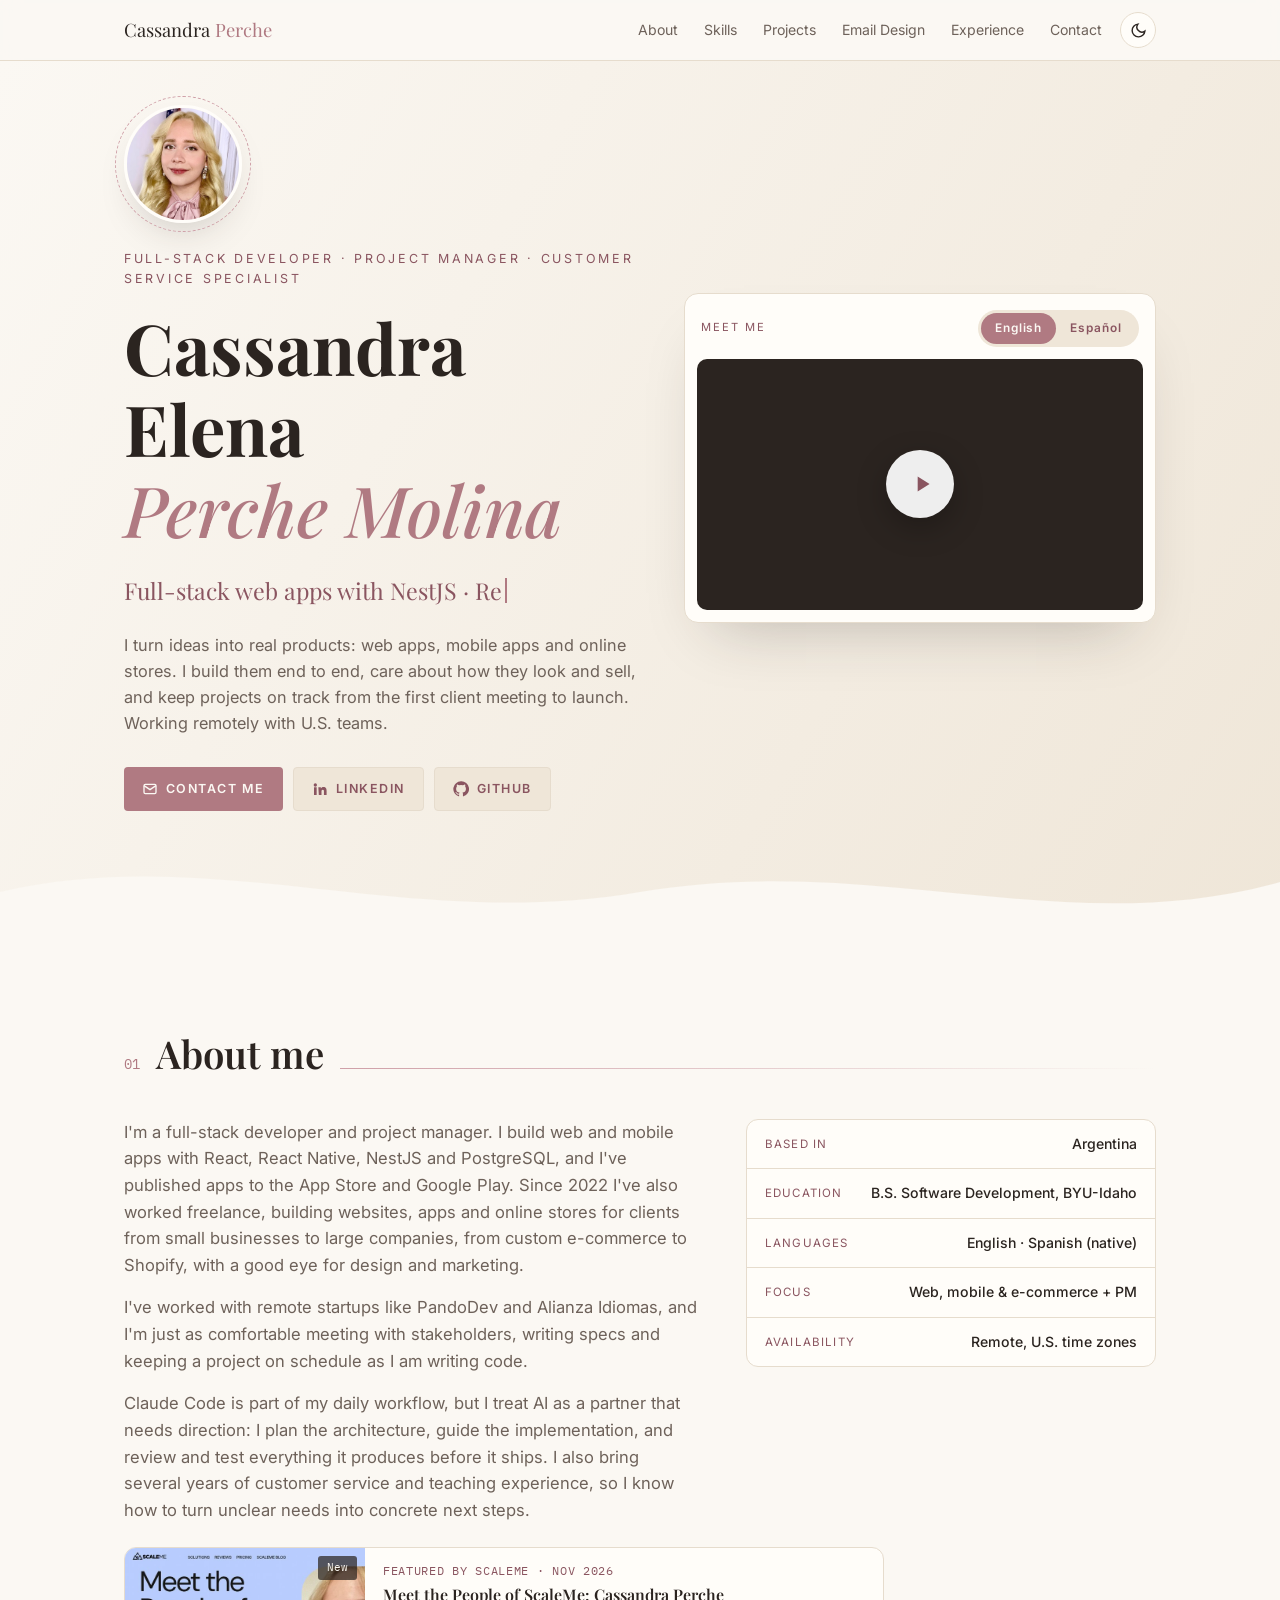
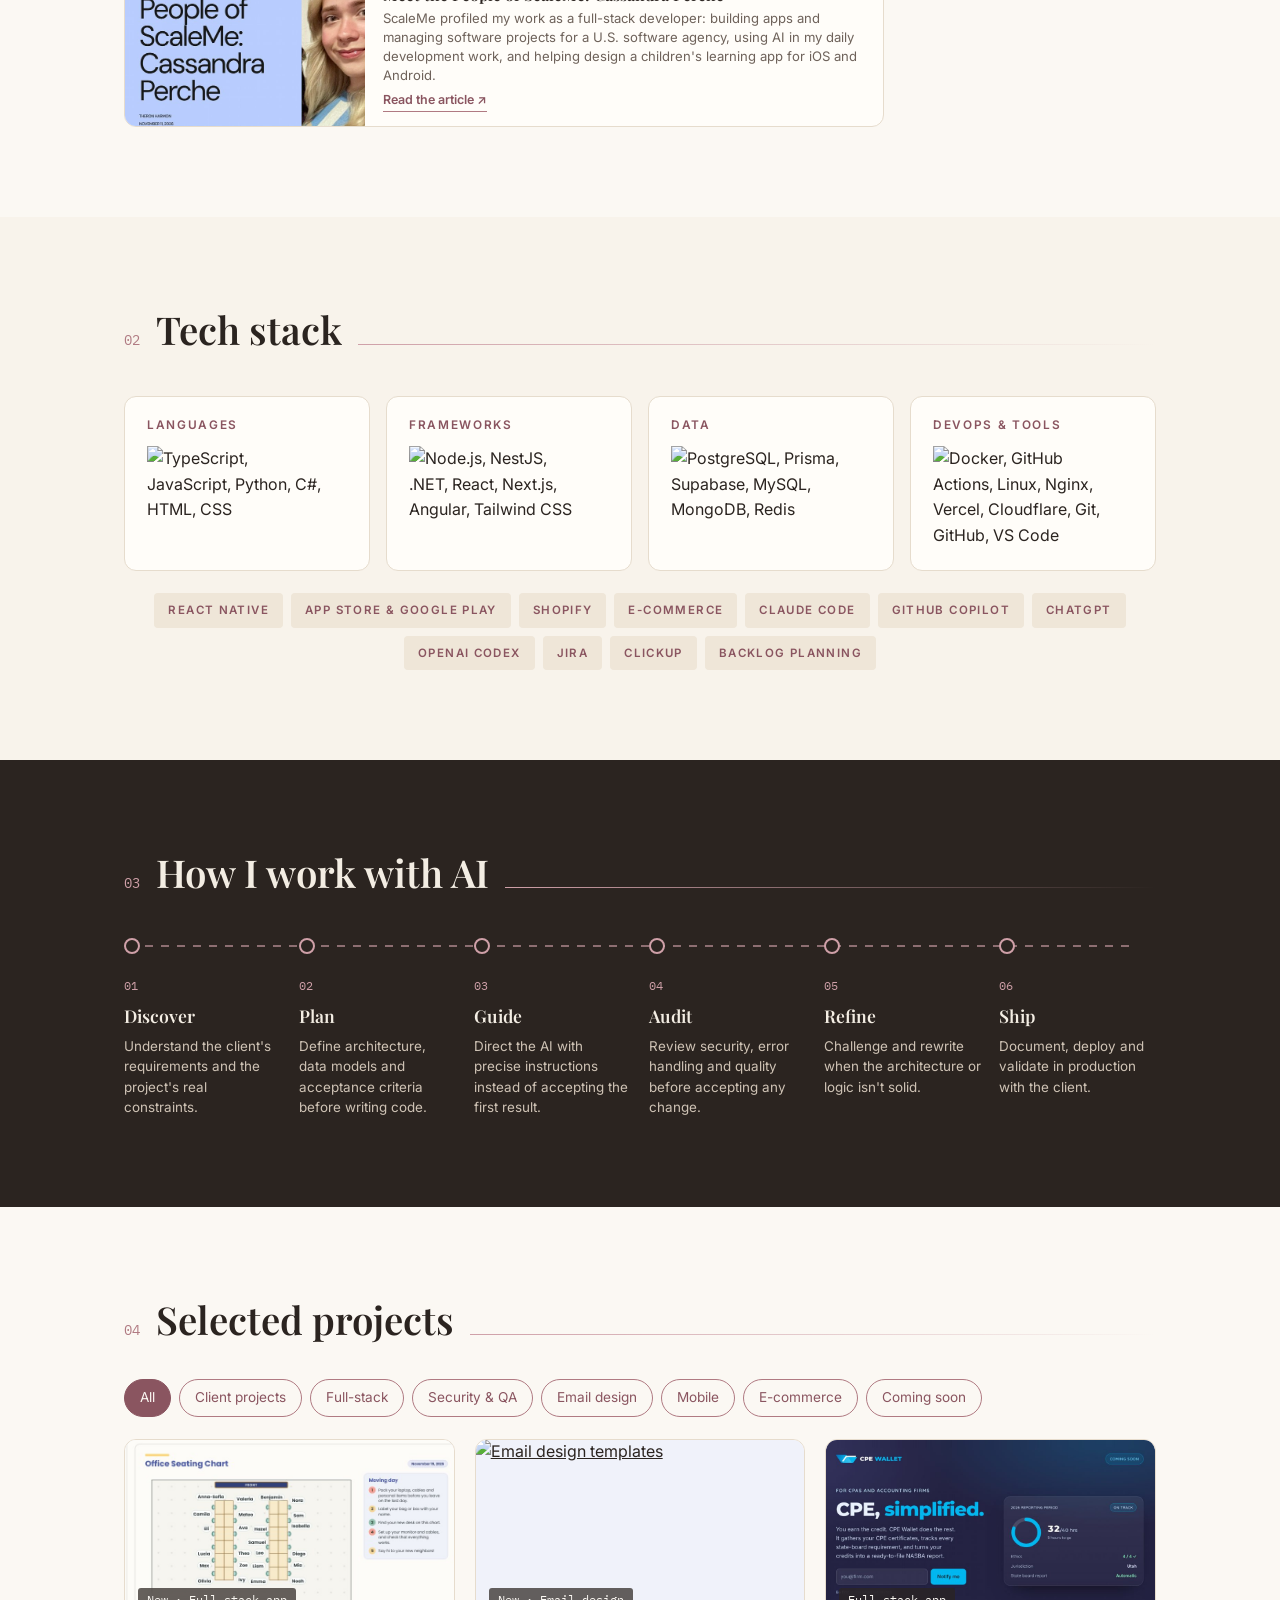
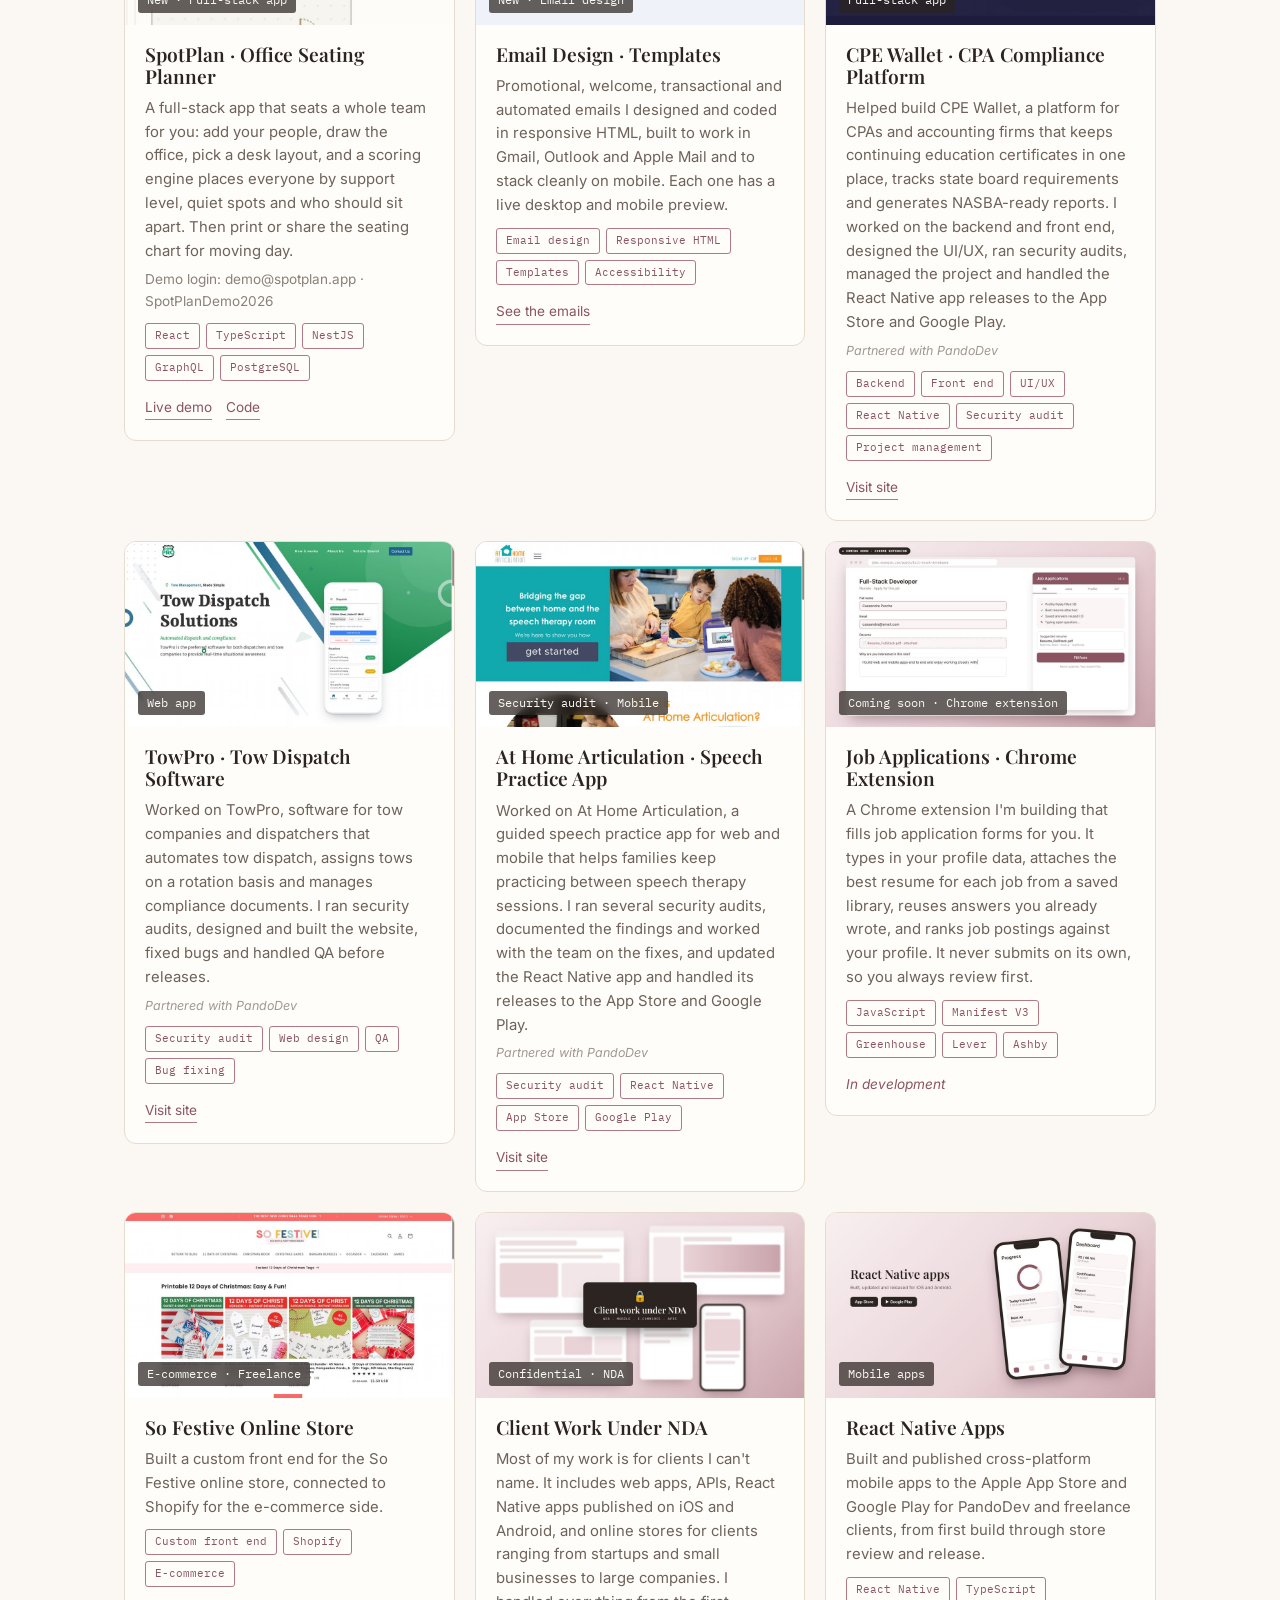
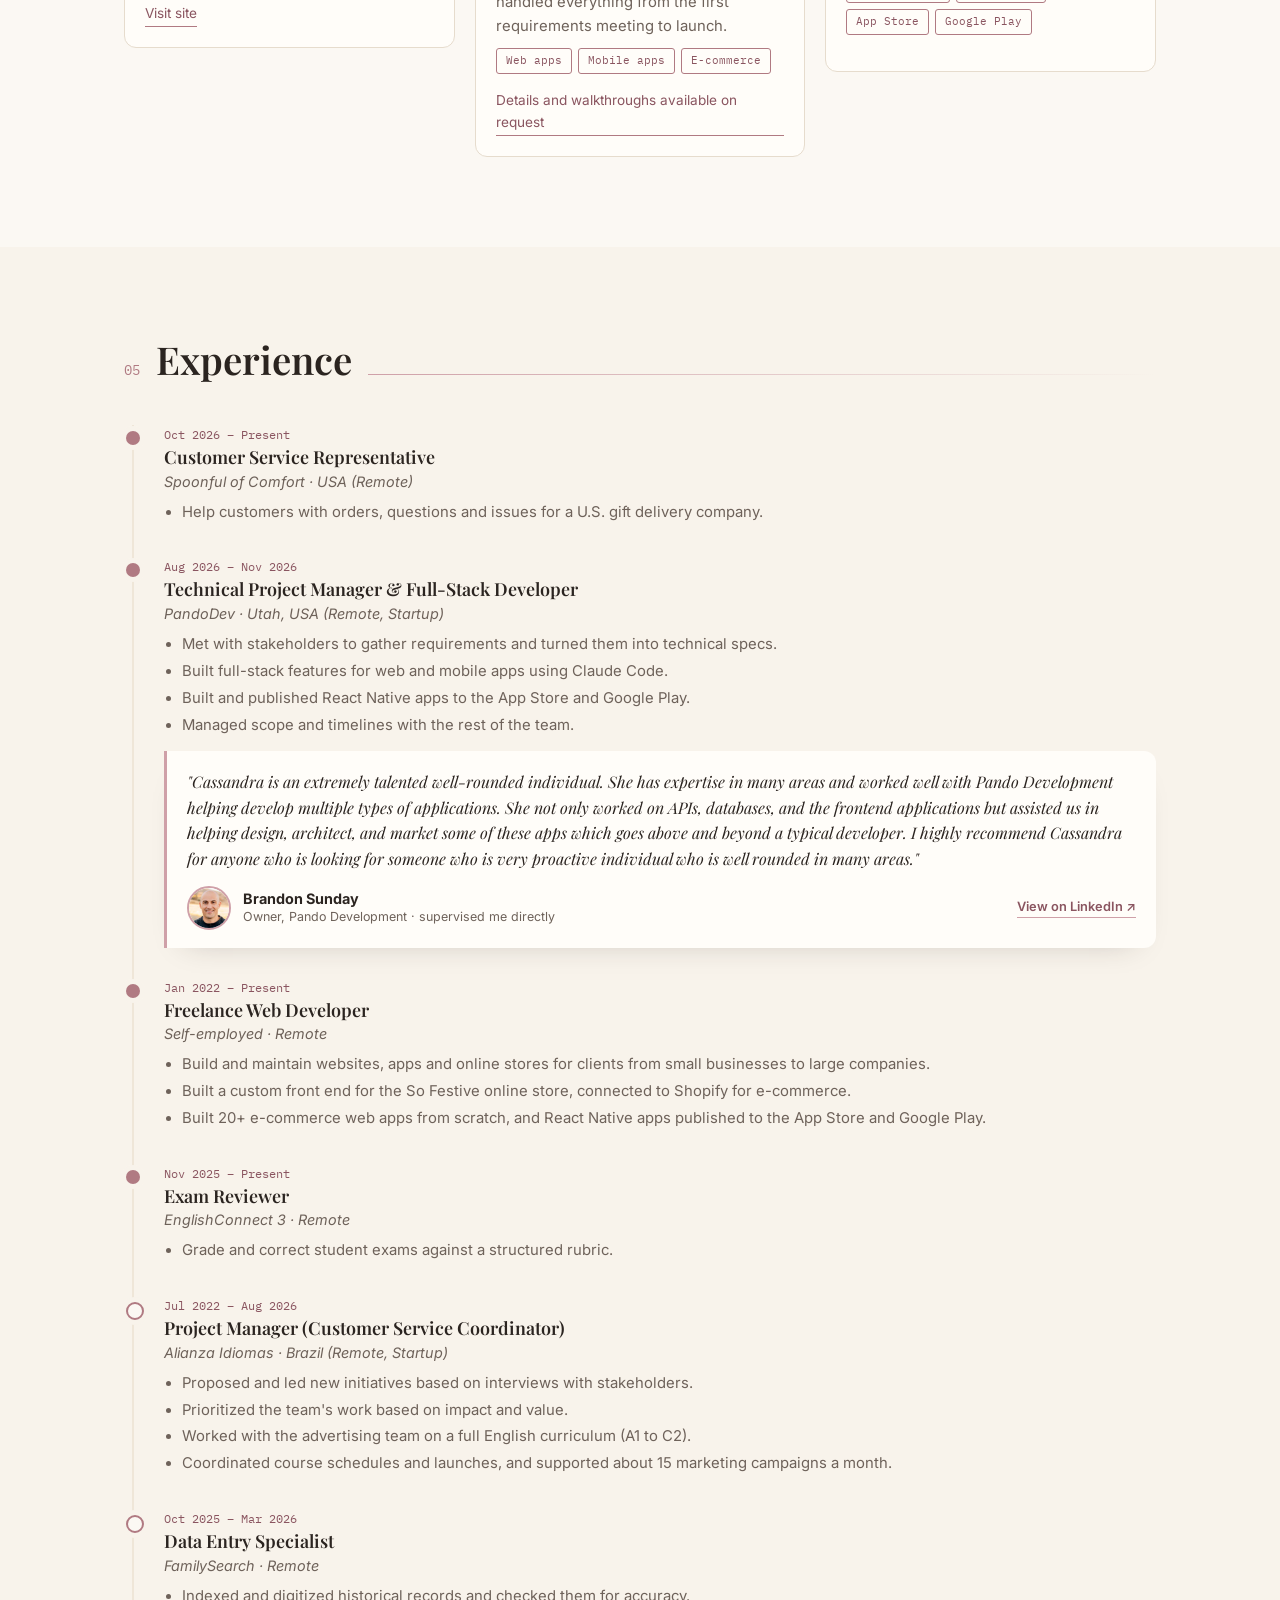
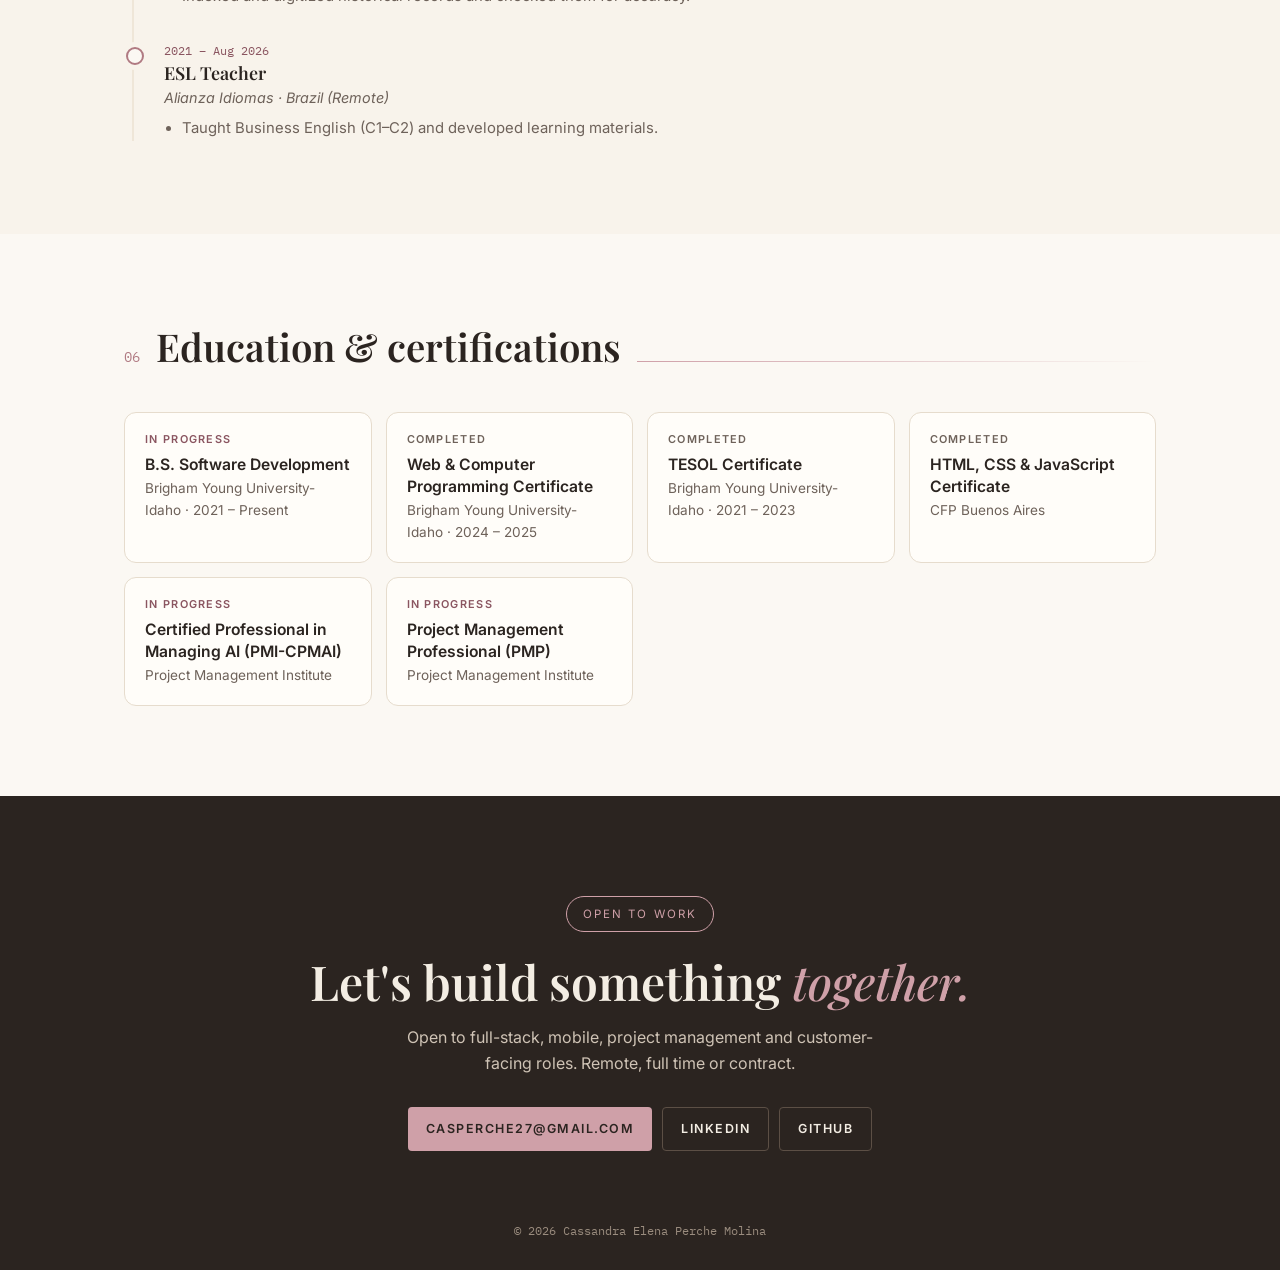
==== commit 1c553958: "Add files via upload" ====
--- a/index.html
+++ b/index.html
@@ -282,6 +282,7 @@
       <li><a href="#about">About</a></li>
       <li><a href="#skills">Skills</a></li>
       <li><a href="#projects">Projects</a></li>
+      <li><a href="email-design.html">Email Design</a></li>
       <li><a href="#experience">Experience</a></li>
       <li><a href="#contact">Contact</a></li>
     </ul>
@@ -388,7 +389,7 @@
 <section id="projects">
   <div class="wrap">
     <div class="head"><span class="num">04</span><h2>Selected projects</h2><div class="rule"></div></div>
-    <div class="pfilters" role="tablist"><button type="button" class="pf on" data-f="all">All</button><button type="button" class="pf" data-f="client">Client projects</button><button type="button" class="pf" data-f="fullstack">Full-stack</button><button type="button" class="pf" data-f="security">Security & QA</button><button type="button" class="pf" data-f="mobile">Mobile</button><button type="button" class="pf" data-f="ecommerce">E-commerce</button><button type="button" class="pf" data-f="soon">Coming soon</button></div>
+    <div class="pfilters" role="tablist"><button type="button" class="pf on" data-f="all">All</button><button type="button" class="pf" data-f="client">Client projects</button><button type="button" class="pf" data-f="fullstack">Full-stack</button><button type="button" class="pf" data-f="security">Security & QA</button><button type="button" class="pf" data-f="design">Email design</button><button type="button" class="pf" data-f="mobile">Mobile</button><button type="button" class="pf" data-f="ecommerce">E-commerce</button><button type="button" class="pf" data-f="soon">Coming soon</button></div>
     <div class="projects reveal">
       <article class="card project" data-cat="fullstack">
         <a href="https://spotplan.onrender.com" target="_blank" rel="noopener" class="shot"><img src="img/spotplan.jpg" alt="SpotPlan seating chart" loading="lazy" /><span class="id">New · Full-stack app</span></a>
@@ -400,6 +401,17 @@
           <div class="links">
             <a href="https://spotplan.onrender.com" target="_blank" rel="noopener">Live demo</a>
             <a href="https://github.com/Sherrypeach/spotplan" target="_blank" rel="noopener">Code</a>
+          </div>
+        </div>
+      </article>
+      <article class="card project" data-cat="design">
+        <a href="email-design.html" class="shot"><img src="img/email-design.jpg" alt="Email design templates" loading="lazy" /><span class="id">New · Email design</span></a>
+        <div class="body">
+          <h3>Email Design · Templates</h3>
+          <p>Promotional, welcome, transactional and automated emails I designed and coded in responsive HTML, built to work in Gmail, Outlook and Apple Mail and to stack cleanly on mobile. Each one has a live desktop and mobile preview.</p>
+          <div class="tags"><span class="tag">Email design</span><span class="tag">Responsive HTML</span><span class="tag">Templates</span><span class="tag">Accessibility</span></div>
+          <div class="links">
+            <a href="email-design.html">See the emails</a>
           </div>
         </div>
       </article>
@@ -653,7 +665,7 @@
   }
 
   // Language toggle (EN / ES)
-  const ES = {"New": "Nuevo", "Featured by ScaleMe · Nov 2026": "Destacada por ScaleMe · Nov 2026", "Meet the People of ScaleMe: Cassandra Perche": "Meet the People of ScaleMe: Cassandra Perche", "ScaleMe profiled my work as a full-stack developer: building apps and managing software projects for a U.S. software agency, using AI in my daily development work, and helping design a children's learning app for iOS and Android.": "ScaleMe publicó un perfil sobre mi trabajo como desarrolladora full-stack: construir apps y gestionar proyectos de software para una agencia de EE. UU., usar IA en mi trabajo diario de desarrollo y ayudar a diseñar una app de aprendizaje para chicos en iOS y Android.", "Read the article ↗": "Leer la nota ↗", "Partnered with PandoDev": "En colaboración con PandoDev", "All": "Todos", "Client projects": "Proyectos para clientes", "Full-stack": "Full-stack", "Security & QA": "Seguridad y QA", "Mobile": "Móvil", "E-commerce": "E-commerce", "Coming soon": "Próximamente", "Security audit · Mobile": "Auditoría de seguridad · Móvil", "At Home Articulation · Speech Practice App": "At Home Articulation · App de práctica del habla", "Worked on At Home Articulation, a guided speech practice app for web and mobile that helps families keep practicing between speech therapy sessions. I ran several security audits, documented the findings and worked with the team on the fixes, and updated the React Native app and handled its releases to the App Store and Google Play.": "Trabajé en At Home Articulation, una app de práctica guiada del habla para web y móvil que ayuda a las familias a seguir practicando entre sesiones de terapia del habla. Hice varias auditorías de seguridad, documenté los hallazgos y trabajé con el equipo en las correcciones, y actualicé la app en React Native y me encargué de sus lanzamientos en el App Store y Google Play.", "Helped build CPE Wallet, a platform for CPAs and accounting firms that keeps continuing education certificates in one place, tracks state board requirements and generates NASBA-ready reports. I worked on the backend and front end, designed the UI/UX, ran security audits, managed the project and handled the React Native app releases to the App Store and Google Play.": "Ayudé a construir CPE Wallet, una plataforma para contadores (CPAs) y estudios contables que reúne los certificados de educación continua en un solo lugar, sigue los requisitos de cada junta estatal y genera reportes listos para NASBA. Trabajé en el backend y el front end, diseñé la UI/UX, hice auditorías de seguridad, gestioné el proyecto y me encargué de los lanzamientos de la app en React Native en el App Store y Google Play.", "Coming soon · Chrome extension": "Próximamente · Extensión de Chrome", "Job Applications · Chrome Extension": "Job Applications · Extensión de Chrome", "A Chrome extension I'm building that fills job application forms for you. It types in your profile data, attaches the best resume for each job from a saved library, reuses answers you already wrote, and ranks job postings against your profile. It never submits on its own, so you always review first.": "Una extensión de Chrome que estoy construyendo para completar formularios de postulación por vos. Escribe los datos de tu perfil, adjunta el mejor CV para cada puesto desde una biblioteca guardada, reutiliza respuestas que ya escribiste y ordena las ofertas según tu perfil. Nunca envía la postulación sola, así que siempre revisás antes.", "In development": "En desarrollo", "Partnered with PandoDev": "En colaboración con PandoDev", "Security audit": "Auditoría de seguridad", "Web app": "App web", "Full-stack app": "App full-stack", "Web app · PandoDev": "App web · PandoDev", "Full-stack · PandoDev": "Full-stack · PandoDev", "CPE Wallet · CPA Compliance Platform": "CPE Wallet · Plataforma de cumplimiento para CPAs", "Helped build CPE Wallet, a platform for CPAs and accounting firms that keeps continuing education certificates in one place, tracks state board requirements and generates NASBA-ready reports. I worked on the backend and front end, designed the UI/UX, ran security audits and managed the project.": "Ayudé a construir CPE Wallet, una plataforma para contadores (CPAs) y estudios contables que reúne los certificados de educación continua en un solo lugar, sigue los requisitos de cada junta estatal y genera reportes listos para NASBA. Trabajé en el backend y el front end, diseñé la UI/UX, hice auditorías de seguridad y gestioné el proyecto.", "Backend": "Backend", "Front end": "Front end", "Project management": "Gestión de proyectos", "Client project · Web app": "Proyecto para cliente · App web", "TowPro · Tow Dispatch Software": "TowPro · Software de despacho de grúas", "Worked on TowPro, software for tow companies and dispatchers that automates tow dispatch, assigns tows on a rotation basis and manages compliance documents. I ran security audits, designed and built the website, fixed bugs and handled QA before releases.": "Trabajé en TowPro, un software para empresas de grúas y despachadores que automatiza el despacho, asigna los servicios por rotación y gestiona los documentos de cumplimiento. Hice auditorías de seguridad, diseñé y construí la web, corregí errores y me encargué del QA antes de cada lanzamiento.", "Web design": "Diseño web", "Bug fixing": "Corrección de errores", "Security · PandoDev": "Seguridad · PandoDev", "At Home Articulation · Security Audits": "At Home Articulation · Auditorías de seguridad", "Ran several security audits on At Home Articulation, a guided speech practice app for web and iOS that helps people keep practicing between speech therapy sessions. I reviewed the app for vulnerabilities, documented the findings and worked with the team on the fixes.": "Hice varias auditorías de seguridad en At Home Articulation, una app de práctica guiada del habla para web e iOS que ayuda a seguir practicando entre sesiones de terapia del habla. Revisé la app en busca de vulnerabilidades, documenté los hallazgos y trabajé con el equipo en las correcciones.", "Security audit": "Auditoría de seguridad", "About": "Sobre mí", "Skills": "Habilidades", "Projects": "Proyectos", "Experience": "Experiencia", "Contact": "Contacto", "Full-Stack Developer · Project Manager · Customer Service Specialist": "Desarrolladora Full-Stack · Project Manager · Especialista en Atención al Cliente", "I turn ideas into real products: web apps, mobile apps and online stores. I build them end to end, care about how they look and sell, and keep projects on track from the first client meeting to launch. Working remotely with U.S. teams.": "Convierto ideas en productos reales: apps web, apps móviles y tiendas online. Las construyo de principio a fin, cuido cómo se ven y cómo venden, y mantengo los proyectos en orden desde la primera reunión con el cliente hasta el lanzamiento. Trabajo de forma remota con equipos de EE. UU.", "Contact me": "Contáctame", "Meet me": "Conóceme", "About me": "Sobre mí", "I'm a full-stack developer and project manager. I build web and mobile apps with React, React Native, NestJS and PostgreSQL, and I've published apps to the App Store and Google Play. Since 2022 I've also worked freelance, building websites, apps and online stores for clients from small businesses to large companies, from custom e-commerce to Shopify, with a good eye for design and marketing.": "Soy desarrolladora full-stack y project manager. Construyo apps web y móviles con React, React Native, NestJS y PostgreSQL, y he publicado apps en el App Store y Google Play. Desde 2022 también trabajo como freelance, creando sitios web, apps y tiendas online para clientes desde pequeños negocios hasta grandes empresas, desde e-commerce a medida hasta Shopify, con buen ojo para el diseño y el marketing.", "I've worked with remote startups like PandoDev and Alianza Idiomas, and I'm just as comfortable meeting with stakeholders, writing specs and keeping a project on schedule as I am writing code.": "He trabajado con startups remotas como PandoDev y Alianza Idiomas, y me siento igual de cómoda reuniéndome con stakeholders, escribiendo especificaciones y manteniendo un proyecto a tiempo que escribiendo código.", "Claude Code is part of my daily workflow, but I treat AI as a partner that needs direction: I plan the architecture, guide the implementation, and review and test everything it produces before it ships. I also bring several years of customer service and teaching experience, so I know how to turn unclear needs into concrete next steps.": "Claude Code es parte de mi trabajo diario, pero trato la IA como una herramienta que necesita dirección: planifico la arquitectura, guío la implementación, y reviso y pruebo todo lo que produce antes de publicarlo. También tengo varios años de experiencia en atención al cliente y enseñanza, así que sé convertir necesidades poco claras en pasos concretos.", "Based in": "Ubicación", "Education": "Educación", "B.S. Software Development, BYU-Idaho": "Licenciatura en Desarrollo de Software, BYU-Idaho", "facts|Languages": "Idiomas", "Languages": "Lenguajes", "English · Spanish (native)": "Inglés · Español (nativo)", "Focus": "Enfoque", "Web, mobile & e-commerce + PM": "Web, móvil y e-commerce + PM", "Availability": "Disponibilidad", "Remote, U.S. time zones": "Remoto, horarios de EE. UU.", "Tech stack": "Tecnologías", "Data": "Datos", "DevOps & tools": "DevOps y herramientas", "App Store & Google Play": "App Store y Google Play", "Backlog planning": "Planificación de backlog", "How I work with AI": "Cómo trabajo con IA", "Discover": "Descubrir", "Plan": "Planificar", "Guide": "Guiar", "Audit": "Auditar", "Refine": "Refinar", "Ship": "Entregar", "Understand the client's requirements and the project's real constraints.": "Entender los requisitos del cliente y las limitaciones reales del proyecto.", "Define architecture, data models and acceptance criteria before writing code.": "Definir la arquitectura, los modelos de datos y los criterios de aceptación antes de escribir código.", "Direct the AI with precise instructions instead of accepting the first result.": "Dirigir la IA con instrucciones precisas en vez de aceptar el primer resultado.", "Review security, error handling and quality before accepting any change.": "Revisar seguridad, manejo de errores y calidad antes de aceptar cualquier cambio.", "Challenge and rewrite when the architecture or logic isn't solid.": "Cuestionar y reescribir cuando la arquitectura o la lógica no son sólidas.", "Document, deploy and validate in production with the client.": "Documentar, desplegar y validar en producción con el cliente.", "Selected projects": "Proyectos destacados", "New · Full-stack app": "Nuevo · App full-stack", "SpotPlan · Office Seating Planner": "SpotPlan · Planificador de escritorios", "A full-stack app that seats a whole team for you: add your people, draw the office, pick a desk layout, and a scoring engine places everyone by support level, quiet spots and who should sit apart. Then print or share the seating chart for moving day.": "Una app full-stack que decide dónde se sienta cada persona de un equipo: cargas a tu gente, dibujas la oficina, eliges un layout de escritorios y un motor de puntaje ubica a cada uno según el apoyo que necesita, quién busca un lugar tranquilo y quién debe sentarse separado. Después imprimes o compartes el plano para el día de la mudanza.", "Demo login: demo@spotplan.app · SpotPlanDemo2026": "Acceso demo: demo@spotplan.app · SpotPlanDemo2026", "Live demo": "Demo en vivo", "So Festive Online Store": "Tienda online So Festive", "Built a custom front end for the So Festive online store, connected to Shopify for the e-commerce side.": "Construí un front end a medida para la tienda online de So Festive, conectado a Shopify para la parte de e-commerce.", "Custom front end": "Front end a medida", "Visit site": "Ver sitio", "Confidential · NDA": "Confidencial · NDA", "Client Work Under NDA": "Trabajo para clientes bajo NDA", "Most of my work is for clients I can't name. It includes web apps, APIs, React Native apps published on iOS and Android, and online stores for clients ranging from startups and small businesses to large companies. I handled everything from the first requirements meeting to launch.": "La mayor parte de mi trabajo es para clientes que no puedo nombrar. Incluye apps web, APIs, apps en React Native publicadas en iOS y Android, y tiendas online para clientes desde startups y pequeños negocios hasta grandes empresas. Me encargué de todo, desde la primera reunión de requisitos hasta el lanzamiento.", "Web apps": "Apps web", "Mobile apps": "Apps móviles", "Details and walkthroughs available on request": "Detalles y demos disponibles a pedido", "React Native Apps": "Apps en React Native", "Built and published cross-platform mobile apps to the Apple App Store and Google Play for PandoDev and freelance clients, from first build through store review and release.": "Construí y publiqué apps móviles multiplataforma en el App Store y Google Play para PandoDev y clientes freelance, desde el primer build hasta la revisión y el lanzamiento en las tiendas.", "01 · Full-stack app": "01 · App full-stack", "MVC Web Application": "Aplicación web MVC", "A complete app built with Model-View-Controller architecture: models, controllers, routes and views, with AI as an assistant at every layer, reviewed and adjusted at each iteration.": "Una app completa con arquitectura Modelo-Vista-Controlador: modelos, controladores, rutas y vistas, con la IA como asistente en cada capa, revisada y ajustada en cada iteración.", "Live app": "App en vivo", "Code": "Código", "Walkthrough": "Recorrido", "REST Endpoint Design": "Diseño de endpoints REST", "Route definitions, data validation and error handling, auditing AI-generated code for sound security practices and consistency with the project's architecture.": "Definición de rutas, validación de datos y manejo de errores, auditando el código generado por IA para asegurar buenas prácticas de seguridad y coherencia con la arquitectura del proyecto.", "Validation": "Validación", "Live API": "API en vivo", "Explorer": "Explorador", "03 · AI-assisted dev": "03 · Desarrollo con IA", "AI Code Review Case Studies": "Casos de revisión de código con IA", "Real examples of guiding Claude Code and related tools: architecture decisions, quality review and deployment driven by independent judgment, with before and after comparisons.": "Ejemplos reales de cómo guío Claude Code y otras herramientas: decisiones de arquitectura, revisión de calidad y despliegue con criterio propio, con comparaciones de antes y después.", "Code review": "Revisión de código", "Deployment": "Despliegue", "Before / after": "Antes / después", "Oct 2026 – Present": "Oct 2026 – Actualidad", "Aug 2026 – Nov 2026": "Ago 2026 – Nov 2026", "Jan 2022 – Present": "Ene 2022 – Actualidad", "Nov 2025 – Present": "Nov 2025 – Actualidad", "Jul 2022 – Aug 2026": "Jul 2022 – Ago 2026", "2021 – Aug 2026": "2021 – Ago 2026", "Customer Service Representative": "Representante de Atención al Cliente", "Spoonful of Comfort · USA (Remote)": "Spoonful of Comfort · EE. UU. (Remoto)", "Help customers with orders, questions and issues for a U.S. gift delivery company.": "Ayudo a clientes con pedidos, consultas y problemas en una empresa de regalos a domicilio de EE. UU.", "Technical Project Manager & Full-Stack Developer": "Technical Project Manager y Desarrolladora Full-Stack", "PandoDev · Utah, USA (Remote, Startup)": "PandoDev · Utah, EE. UU. (Remoto, Startup)", "Met with stakeholders to gather requirements and turned them into technical specs.": "Me reunía con stakeholders para levantar requisitos y convertirlos en especificaciones técnicas.", "Built full-stack features for web and mobile apps using Claude Code.": "Construí funcionalidades full-stack para apps web y móviles usando Claude Code.", "Built and published React Native apps to the App Store and Google Play.": "Construí y publiqué apps en React Native en el App Store y Google Play.", "Managed scope and timelines with the rest of the team.": "Gestioné el alcance y los plazos con el resto del equipo.", "Owner, Pando Development · supervised me directly": "Dueño de Pando Development · fue mi supervisor directo", "View on LinkedIn ↗": "Ver en LinkedIn ↗", "Freelance Web Developer": "Desarrolladora Web Freelance", "Self-employed · Remote": "Independiente · Remoto", "Build and maintain websites, apps and online stores for clients from small businesses to large companies.": "Creo y mantengo sitios web, apps y tiendas online para clientes desde pequeños negocios hasta grandes empresas.", "Built a custom front end for the So Festive online store, connected to Shopify for e-commerce.": "Construí un front end a medida para la tienda online de So Festive, conectado a Shopify para el e-commerce.", "Built 20+ e-commerce web apps from scratch, and React Native apps published to the App Store and Google Play.": "Construí más de 20 web apps de e-commerce desde cero, y apps en React Native publicadas en el App Store y Google Play.", "Exam Reviewer": "Evaluadora de exámenes", "EnglishConnect 3 · Remote": "EnglishConnect 3 · Remoto", "Grade and correct student exams against a structured rubric.": "Califico y corrijo exámenes de estudiantes según una rúbrica estructurada.", "Project Manager (Customer Service Coordinator)": "Project Manager (Coordinadora de Atención al Cliente)", "Alianza Idiomas · Brazil (Remote, Startup)": "Alianza Idiomas · Brasil (Remoto, Startup)", "Proposed and led new initiatives based on interviews with stakeholders.": "Propuse y lideré nuevas iniciativas a partir de entrevistas con stakeholders.", "Prioritized the team's work based on impact and value.": "Prioricé el trabajo del equipo según impacto y valor.", "Worked with the advertising team on a full English curriculum (A1 to C2).": "Trabajé con el equipo de publicidad en un currículo completo de inglés (A1 a C2).", "Coordinated course schedules and launches, and supported about 15 marketing campaigns a month.": "Coordiné horarios y lanzamientos de cursos, y apoyé unas 15 campañas de marketing al mes.", "Data Entry Specialist": "Especialista en carga de datos", "FamilySearch · Remote": "FamilySearch · Remoto", "Indexed and digitized historical records and checked them for accuracy.": "Indexé y digitalicé registros históricos y verifiqué su exactitud.", "ESL Teacher": "Profesora de inglés (ESL)", "Alianza Idiomas · Brazil (Remote)": "Alianza Idiomas · Brasil (Remoto)", "Taught Business English (C1–C2) and developed learning materials.": "Enseñé inglés de negocios (C1–C2) y desarrollé materiales de aprendizaje.", "Education & certifications": "Educación y certificaciones", "In progress": "En curso", "Completed": "Completado", "B.S. Software Development": "Licenciatura en Desarrollo de Software", "Brigham Young University-Idaho · 2021 – Present": "Brigham Young University-Idaho · 2021 – Actualidad", "Web & Computer Programming Certificate": "Certificado en Programación Web y de Computadoras", "TESOL Certificate": "Certificado TESOL", "HTML, CSS & JavaScript Certificate": "Certificado en HTML, CSS y JavaScript", "Open to work": "Disponible para trabajar", "Let's build something": "Hagamos algo", "together.": "juntos.", "Open to full-stack, mobile, project management and customer-facing roles. Remote, full time or contract.": "Abierta a roles de full-stack, mobile, project management y atención al cliente. Remoto, tiempo completo o por contrato."};
+  const ES = {"New · Email design": "Nuevo · Diseño de emails", "Email Design · Templates": "Diseño de emails · Plantillas", "Promotional, welcome, transactional and automated emails I designed and coded in responsive HTML, built to work in Gmail, Outlook and Apple Mail and to stack cleanly on mobile. Each one has a live desktop and mobile preview.": "Emails promocionales, de bienvenida, transaccionales y automáticos que diseñé y programé en HTML responsive, hechos para funcionar en Gmail, Outlook y Apple Mail y adaptarse bien al celular. Cada uno tiene una vista previa en escritorio y móvil.", "Email design": "Diseño de emails", "Responsive HTML": "HTML responsive", "Templates": "Plantillas", "Accessibility": "Accesibilidad", "See the emails": "Ver los emails", "Email Design": "Diseño de emails", "New": "Nuevo", "Featured by ScaleMe · Nov 2026": "Destacada por ScaleMe · Nov 2026", "Meet the People of ScaleMe: Cassandra Perche": "Meet the People of ScaleMe: Cassandra Perche", "ScaleMe profiled my work as a full-stack developer: building apps and managing software projects for a U.S. software agency, using AI in my daily development work, and helping design a children's learning app for iOS and Android.": "ScaleMe publicó un perfil sobre mi trabajo como desarrolladora full-stack: construir apps y gestionar proyectos de software para una agencia de EE. UU., usar IA en mi trabajo diario de desarrollo y ayudar a diseñar una app de aprendizaje para chicos en iOS y Android.", "Read the article ↗": "Leer la nota ↗", "Partnered with PandoDev": "En colaboración con PandoDev", "All": "Todos", "Client projects": "Proyectos para clientes", "Full-stack": "Full-stack", "Security & QA": "Seguridad y QA", "Mobile": "Móvil", "E-commerce": "E-commerce", "Coming soon": "Próximamente", "Security audit · Mobile": "Auditoría de seguridad · Móvil", "At Home Articulation · Speech Practice App": "At Home Articulation · App de práctica del habla", "Worked on At Home Articulation, a guided speech practice app for web and mobile that helps families keep practicing between speech therapy sessions. I ran several security audits, documented the findings and worked with the team on the fixes, and updated the React Native app and handled its releases to the App Store and Google Play.": "Trabajé en At Home Articulation, una app de práctica guiada del habla para web y móvil que ayuda a las familias a seguir practicando entre sesiones de terapia del habla. Hice varias auditorías de seguridad, documenté los hallazgos y trabajé con el equipo en las correcciones, y actualicé la app en React Native y me encargué de sus lanzamientos en el App Store y Google Play.", "Helped build CPE Wallet, a platform for CPAs and accounting firms that keeps continuing education certificates in one place, tracks state board requirements and generates NASBA-ready reports. I worked on the backend and front end, designed the UI/UX, ran security audits, managed the project and handled the React Native app releases to the App Store and Google Play.": "Ayudé a construir CPE Wallet, una plataforma para contadores (CPAs) y estudios contables que reúne los certificados de educación continua en un solo lugar, sigue los requisitos de cada junta estatal y genera reportes listos para NASBA. Trabajé en el backend y el front end, diseñé la UI/UX, hice auditorías de seguridad, gestioné el proyecto y me encargué de los lanzamientos de la app en React Native en el App Store y Google Play.", "Coming soon · Chrome extension": "Próximamente · Extensión de Chrome", "Job Applications · Chrome Extension": "Job Applications · Extensión de Chrome", "A Chrome extension I'm building that fills job application forms for you. It types in your profile data, attaches the best resume for each job from a saved library, reuses answers you already wrote, and ranks job postings against your profile. It never submits on its own, so you always review first.": "Una extensión de Chrome que estoy construyendo para completar formularios de postulación por vos. Escribe los datos de tu perfil, adjunta el mejor CV para cada puesto desde una biblioteca guardada, reutiliza respuestas que ya escribiste y ordena las ofertas según tu perfil. Nunca envía la postulación sola, así que siempre revisás antes.", "In development": "En desarrollo", "Partnered with PandoDev": "En colaboración con PandoDev", "Security audit": "Auditoría de seguridad", "Web app": "App web", "Full-stack app": "App full-stack", "Web app · PandoDev": "App web · PandoDev", "Full-stack · PandoDev": "Full-stack · PandoDev", "CPE Wallet · CPA Compliance Platform": "CPE Wallet · Plataforma de cumplimiento para CPAs", "Helped build CPE Wallet, a platform for CPAs and accounting firms that keeps continuing education certificates in one place, tracks state board requirements and generates NASBA-ready reports. I worked on the backend and front end, designed the UI/UX, ran security audits and managed the project.": "Ayudé a construir CPE Wallet, una plataforma para contadores (CPAs) y estudios contables que reúne los certificados de educación continua en un solo lugar, sigue los requisitos de cada junta estatal y genera reportes listos para NASBA. Trabajé en el backend y el front end, diseñé la UI/UX, hice auditorías de seguridad y gestioné el proyecto.", "Backend": "Backend", "Front end": "Front end", "Project management": "Gestión de proyectos", "Client project · Web app": "Proyecto para cliente · App web", "TowPro · Tow Dispatch Software": "TowPro · Software de despacho de grúas", "Worked on TowPro, software for tow companies and dispatchers that automates tow dispatch, assigns tows on a rotation basis and manages compliance documents. I ran security audits, designed and built the website, fixed bugs and handled QA before releases.": "Trabajé en TowPro, un software para empresas de grúas y despachadores que automatiza el despacho, asigna los servicios por rotación y gestiona los documentos de cumplimiento. Hice auditorías de seguridad, diseñé y construí la web, corregí errores y me encargué del QA antes de cada lanzamiento.", "Web design": "Diseño web", "Bug fixing": "Corrección de errores", "Security · PandoDev": "Seguridad · PandoDev", "At Home Articulation · Security Audits": "At Home Articulation · Auditorías de seguridad", "Ran several security audits on At Home Articulation, a guided speech practice app for web and iOS that helps people keep practicing between speech therapy sessions. I reviewed the app for vulnerabilities, documented the findings and worked with the team on the fixes.": "Hice varias auditorías de seguridad en At Home Articulation, una app de práctica guiada del habla para web e iOS que ayuda a seguir practicando entre sesiones de terapia del habla. Revisé la app en busca de vulnerabilidades, documenté los hallazgos y trabajé con el equipo en las correcciones.", "Security audit": "Auditoría de seguridad", "About": "Sobre mí", "Skills": "Habilidades", "Projects": "Proyectos", "Experience": "Experiencia", "Contact": "Contacto", "Full-Stack Developer · Project Manager · Customer Service Specialist": "Desarrolladora Full-Stack · Project Manager · Especialista en Atención al Cliente", "I turn ideas into real products: web apps, mobile apps and online stores. I build them end to end, care about how they look and sell, and keep projects on track from the first client meeting to launch. Working remotely with U.S. teams.": "Convierto ideas en productos reales: apps web, apps móviles y tiendas online. Las construyo de principio a fin, cuido cómo se ven y cómo venden, y mantengo los proyectos en orden desde la primera reunión con el cliente hasta el lanzamiento. Trabajo de forma remota con equipos de EE. UU.", "Contact me": "Contáctame", "Meet me": "Conóceme", "About me": "Sobre mí", "I'm a full-stack developer and project manager. I build web and mobile apps with React, React Native, NestJS and PostgreSQL, and I've published apps to the App Store and Google Play. Since 2022 I've also worked freelance, building websites, apps and online stores for clients from small businesses to large companies, from custom e-commerce to Shopify, with a good eye for design and marketing.": "Soy desarrolladora full-stack y project manager. Construyo apps web y móviles con React, React Native, NestJS y PostgreSQL, y he publicado apps en el App Store y Google Play. Desde 2022 también trabajo como freelance, creando sitios web, apps y tiendas online para clientes desde pequeños negocios hasta grandes empresas, desde e-commerce a medida hasta Shopify, con buen ojo para el diseño y el marketing.", "I've worked with remote startups like PandoDev and Alianza Idiomas, and I'm just as comfortable meeting with stakeholders, writing specs and keeping a project on schedule as I am writing code.": "He trabajado con startups remotas como PandoDev y Alianza Idiomas, y me siento igual de cómoda reuniéndome con stakeholders, escribiendo especificaciones y manteniendo un proyecto a tiempo que escribiendo código.", "Claude Code is part of my daily workflow, but I treat AI as a partner that needs direction: I plan the architecture, guide the implementation, and review and test everything it produces before it ships. I also bring several years of customer service and teaching experience, so I know how to turn unclear needs into concrete next steps.": "Claude Code es parte de mi trabajo diario, pero trato la IA como una herramienta que necesita dirección: planifico la arquitectura, guío la implementación, y reviso y pruebo todo lo que produce antes de publicarlo. También tengo varios años de experiencia en atención al cliente y enseñanza, así que sé convertir necesidades poco claras en pasos concretos.", "Based in": "Ubicación", "Education": "Educación", "B.S. Software Development, BYU-Idaho": "Licenciatura en Desarrollo de Software, BYU-Idaho", "facts|Languages": "Idiomas", "Languages": "Lenguajes", "English · Spanish (native)": "Inglés · Español (nativo)", "Focus": "Enfoque", "Web, mobile & e-commerce + PM": "Web, móvil y e-commerce + PM", "Availability": "Disponibilidad", "Remote, U.S. time zones": "Remoto, horarios de EE. UU.", "Tech stack": "Tecnologías", "Data": "Datos", "DevOps & tools": "DevOps y herramientas", "App Store & Google Play": "App Store y Google Play", "Backlog planning": "Planificación de backlog", "How I work with AI": "Cómo trabajo con IA", "Discover": "Descubrir", "Plan": "Planificar", "Guide": "Guiar", "Audit": "Auditar", "Refine": "Refinar", "Ship": "Entregar", "Understand the client's requirements and the project's real constraints.": "Entender los requisitos del cliente y las limitaciones reales del proyecto.", "Define architecture, data models and acceptance criteria before writing code.": "Definir la arquitectura, los modelos de datos y los criterios de aceptación antes de escribir código.", "Direct the AI with precise instructions instead of accepting the first result.": "Dirigir la IA con instrucciones precisas en vez de aceptar el primer resultado.", "Review security, error handling and quality before accepting any change.": "Revisar seguridad, manejo de errores y calidad antes de aceptar cualquier cambio.", "Challenge and rewrite when the architecture or logic isn't solid.": "Cuestionar y reescribir cuando la arquitectura o la lógica no son sólidas.", "Document, deploy and validate in production with the client.": "Documentar, desplegar y validar en producción con el cliente.", "Selected projects": "Proyectos destacados", "New · Full-stack app": "Nuevo · App full-stack", "SpotPlan · Office Seating Planner": "SpotPlan · Planificador de escritorios", "A full-stack app that seats a whole team for you: add your people, draw the office, pick a desk layout, and a scoring engine places everyone by support level, quiet spots and who should sit apart. Then print or share the seating chart for moving day.": "Una app full-stack que decide dónde se sienta cada persona de un equipo: cargas a tu gente, dibujas la oficina, eliges un layout de escritorios y un motor de puntaje ubica a cada uno según el apoyo que necesita, quién busca un lugar tranquilo y quién debe sentarse separado. Después imprimes o compartes el plano para el día de la mudanza.", "Demo login: demo@spotplan.app · SpotPlanDemo2026": "Acceso demo: demo@spotplan.app · SpotPlanDemo2026", "Live demo": "Demo en vivo", "So Festive Online Store": "Tienda online So Festive", "Built a custom front end for the So Festive online store, connected to Shopify for the e-commerce side.": "Construí un front end a medida para la tienda online de So Festive, conectado a Shopify para la parte de e-commerce.", "Custom front end": "Front end a medida", "Visit site": "Ver sitio", "Confidential · NDA": "Confidencial · NDA", "Client Work Under NDA": "Trabajo para clientes bajo NDA", "Most of my work is for clients I can't name. It includes web apps, APIs, React Native apps published on iOS and Android, and online stores for clients ranging from startups and small businesses to large companies. I handled everything from the first requirements meeting to launch.": "La mayor parte de mi trabajo es para clientes que no puedo nombrar. Incluye apps web, APIs, apps en React Native publicadas en iOS y Android, y tiendas online para clientes desde startups y pequeños negocios hasta grandes empresas. Me encargué de todo, desde la primera reunión de requisitos hasta el lanzamiento.", "Web apps": "Apps web", "Mobile apps": "Apps móviles", "Details and walkthroughs available on request": "Detalles y demos disponibles a pedido", "React Native Apps": "Apps en React Native", "Built and published cross-platform mobile apps to the Apple App Store and Google Play for PandoDev and freelance clients, from first build through store review and release.": "Construí y publiqué apps móviles multiplataforma en el App Store y Google Play para PandoDev y clientes freelance, desde el primer build hasta la revisión y el lanzamiento en las tiendas.", "01 · Full-stack app": "01 · App full-stack", "MVC Web Application": "Aplicación web MVC", "A complete app built with Model-View-Controller architecture: models, controllers, routes and views, with AI as an assistant at every layer, reviewed and adjusted at each iteration.": "Una app completa con arquitectura Modelo-Vista-Controlador: modelos, controladores, rutas y vistas, con la IA como asistente en cada capa, revisada y ajustada en cada iteración.", "Live app": "App en vivo", "Code": "Código", "Walkthrough": "Recorrido", "REST Endpoint Design": "Diseño de endpoints REST", "Route definitions, data validation and error handling, auditing AI-generated code for sound security practices and consistency with the project's architecture.": "Definición de rutas, validación de datos y manejo de errores, auditando el código generado por IA para asegurar buenas prácticas de seguridad y coherencia con la arquitectura del proyecto.", "Validation": "Validación", "Live API": "API en vivo", "Explorer": "Explorador", "03 · AI-assisted dev": "03 · Desarrollo con IA", "AI Code Review Case Studies": "Casos de revisión de código con IA", "Real examples of guiding Claude Code and related tools: architecture decisions, quality review and deployment driven by independent judgment, with before and after comparisons.": "Ejemplos reales de cómo guío Claude Code y otras herramientas: decisiones de arquitectura, revisión de calidad y despliegue con criterio propio, con comparaciones de antes y después.", "Code review": "Revisión de código", "Deployment": "Despliegue", "Before / after": "Antes / después", "Oct 2026 – Present": "Oct 2026 – Actualidad", "Aug 2026 – Nov 2026": "Ago 2026 – Nov 2026", "Jan 2022 – Present": "Ene 2022 – Actualidad", "Nov 2025 – Present": "Nov 2025 – Actualidad", "Jul 2022 – Aug 2026": "Jul 2022 – Ago 2026", "2021 – Aug 2026": "2021 – Ago 2026", "Customer Service Representative": "Representante de Atención al Cliente", "Spoonful of Comfort · USA (Remote)": "Spoonful of Comfort · EE. UU. (Remoto)", "Help customers with orders, questions and issues for a U.S. gift delivery company.": "Ayudo a clientes con pedidos, consultas y problemas en una empresa de regalos a domicilio de EE. UU.", "Technical Project Manager & Full-Stack Developer": "Technical Project Manager y Desarrolladora Full-Stack", "PandoDev · Utah, USA (Remote, Startup)": "PandoDev · Utah, EE. UU. (Remoto, Startup)", "Met with stakeholders to gather requirements and turned them into technical specs.": "Me reunía con stakeholders para levantar requisitos y convertirlos en especificaciones técnicas.", "Built full-stack features for web and mobile apps using Claude Code.": "Construí funcionalidades full-stack para apps web y móviles usando Claude Code.", "Built and published React Native apps to the App Store and Google Play.": "Construí y publiqué apps en React Native en el App Store y Google Play.", "Managed scope and timelines with the rest of the team.": "Gestioné el alcance y los plazos con el resto del equipo.", "Owner, Pando Development · supervised me directly": "Dueño de Pando Development · fue mi supervisor directo", "View on LinkedIn ↗": "Ver en LinkedIn ↗", "Freelance Web Developer": "Desarrolladora Web Freelance", "Self-employed · Remote": "Independiente · Remoto", "Build and maintain websites, apps and online stores for clients from small businesses to large companies.": "Creo y mantengo sitios web, apps y tiendas online para clientes desde pequeños negocios hasta grandes empresas.", "Built a custom front end for the So Festive online store, connected to Shopify for e-commerce.": "Construí un front end a medida para la tienda online de So Festive, conectado a Shopify para el e-commerce.", "Built 20+ e-commerce web apps from scratch, and React Native apps published to the App Store and Google Play.": "Construí más de 20 web apps de e-commerce desde cero, y apps en React Native publicadas en el App Store y Google Play.", "Exam Reviewer": "Evaluadora de exámenes", "EnglishConnect 3 · Remote": "EnglishConnect 3 · Remoto", "Grade and correct student exams against a structured rubric.": "Califico y corrijo exámenes de estudiantes según una rúbrica estructurada.", "Project Manager (Customer Service Coordinator)": "Project Manager (Coordinadora de Atención al Cliente)", "Alianza Idiomas · Brazil (Remote, Startup)": "Alianza Idiomas · Brasil (Remoto, Startup)", "Proposed and led new initiatives based on interviews with stakeholders.": "Propuse y lideré nuevas iniciativas a partir de entrevistas con stakeholders.", "Prioritized the team's work based on impact and value.": "Prioricé el trabajo del equipo según impacto y valor.", "Worked with the advertising team on a full English curriculum (A1 to C2).": "Trabajé con el equipo de publicidad en un currículo completo de inglés (A1 a C2).", "Coordinated course schedules and launches, and supported about 15 marketing campaigns a month.": "Coordiné horarios y lanzamientos de cursos, y apoyé unas 15 campañas de marketing al mes.", "Data Entry Specialist": "Especialista en carga de datos", "FamilySearch · Remote": "FamilySearch · Remoto", "Indexed and digitized historical records and checked them for accuracy.": "Indexé y digitalicé registros históricos y verifiqué su exactitud.", "ESL Teacher": "Profesora de inglés (ESL)", "Alianza Idiomas · Brazil (Remote)": "Alianza Idiomas · Brasil (Remoto)", "Taught Business English (C1–C2) and developed learning materials.": "Enseñé inglés de negocios (C1–C2) y desarrollé materiales de aprendizaje.", "Education & certifications": "Educación y certificaciones", "In progress": "En curso", "Completed": "Completado", "B.S. Software Development": "Licenciatura en Desarrollo de Software", "Brigham Young University-Idaho · 2021 – Present": "Brigham Young University-Idaho · 2021 – Actualidad", "Web & Computer Programming Certificate": "Certificado en Programación Web y de Computadoras", "TESOL Certificate": "Certificado TESOL", "HTML, CSS & JavaScript Certificate": "Certificado en HTML, CSS y JavaScript", "Open to work": "Disponible para trabajar", "Let's build something": "Hagamos algo", "together.": "juntos.", "Open to full-stack, mobile, project management and customer-facing roles. Remote, full time or contract.": "Abierta a roles de full-stack, mobile, project management y atención al cliente. Remoto, tiempo completo o por contrato."};
   const LINES_EN = lines.slice(), LINES_ES = ["Apps web full-stack con NestJS · React · PostgreSQL", "Apps móviles con React Native", "Tiendas online · Shopify · e-commerce", "De la reunión con el cliente al lanzamiento", "Bilingüe — inglés / español"];
   const textNodes = [];
   (function walk(n){
